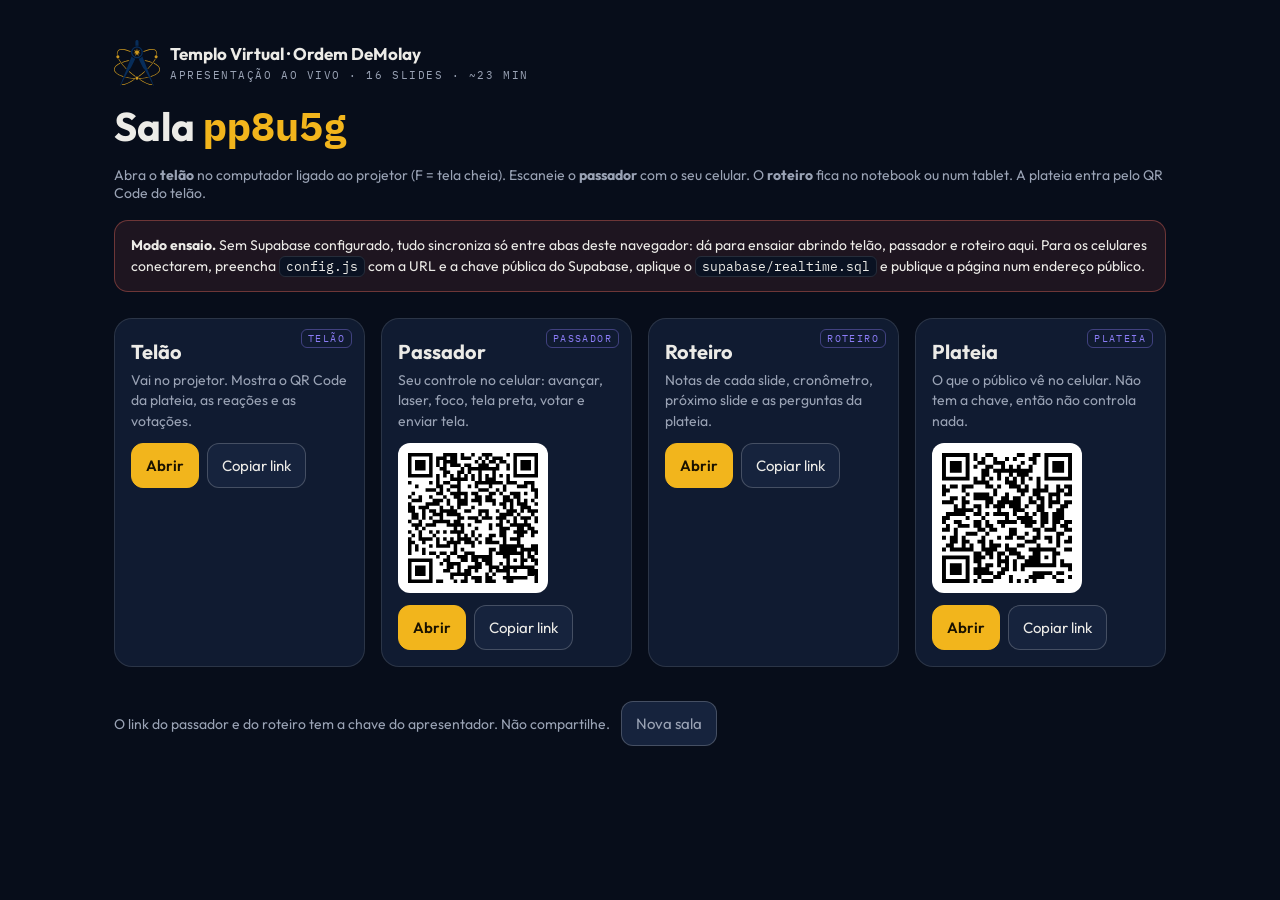
==== demolay.html @ 907c3d20 "Apresentações ao vivo do Templo Virtual (DeMolay, Filhas de Jó, Lojas e Estrela do Oriente) Telão, p" ====
<!DOCTYPE html>
<html lang="pt-BR">
<head>
<meta charset="UTF-8">
<meta name="viewport" content="width=device-width, initial-scale=1, viewport-fit=cover">
<meta name="theme-color" content="#070d1a">
<title>Templo Virtual · Apresentação DeMolay</title>
<link rel="icon" href="[data-uri]">
<link rel="preconnect" href="https://fonts.googleapis.com"><link rel="preconnect" href="https://fonts.gstatic.com" crossorigin>
<link href="https://fonts.googleapis.com/css2?family=Outfit:wght@300;400;500;600;700&family=IBM+Plex+Mono:wght@400;500&display=swap" rel="stylesheet">
<style>
:root{
  --tx2:#c9cdd6; --inset:#0a1222; --on-acc:#1a1200; --btn:#16233d; --chip:rgba(7,13,26,.85); --acc-soft:rgba(242,181,28,.14); --shotbar:#e9e7e1; --deco1:#cd991f; --deco2:#f2b51c; --warn:#e8a33d; --mock-shadow:rgba(0,0,0,.55);
  --stage-bg:radial-gradient(1200px 700px at 85% 110%,rgba(7,45,90,.75),transparent 60%),radial-gradient(900px 500px at 0% -10%,rgba(205,153,31,.08),transparent 60%),#070d1a;
  --bg:#070d1a; --bg2:#0b1426; --card:#101b31; --line:rgba(236,235,231,.12); --line2:rgba(236,235,231,.22);
  --tx:#ecebe7; --mut:#9aa3b5; --gold:#f2b51c; --gold2:#cd991f; --navy:#072d5a; --ok:#4cc38a; --bad:#e5675b; --violet:#8b7cf6;
  --f:'Outfit',system-ui,-apple-system,'Segoe UI',Roboto,sans-serif; --m:'IBM Plex Mono',ui-monospace,Menlo,monospace;
}
*{box-sizing:border-box}
html,body{margin:0;background:var(--bg);color:var(--tx);font-family:var(--f);-webkit-font-smoothing:antialiased}
button{font:inherit;color:inherit;cursor:pointer}
a{color:var(--gold)}
.mono{font-family:var(--m)}
.hide{display:none!important}

/* ============ SLIDE STAGE (1600×900) ============ */
.stage-wrap{position:relative;overflow:hidden;background:#000}
.stage{position:absolute;left:0;top:0;width:1600px;height:900px;transform-origin:0 0;overflow:hidden;
  background:var(--stage-bg);
  color:var(--tx);font-family:var(--f)}
.stage .deco{position:absolute;right:-40px;bottom:-30px;width:1100px;height:420px;pointer-events:none;opacity:.9}
.stage .foot{position:absolute;left:80px;right:80px;bottom:38px;display:flex;align-items:center;gap:14px;font-family:var(--m);font-size:17px;letter-spacing:.12em;color:var(--mut)}
.stage .foot img{width:34px;height:34px}
.stage .foot .sp{flex:1}
.stage .foot .qr-mini{width:64px;height:64px;background:#fff;border-radius:8px;padding:5px}
.stage .body{position:absolute;inset:70px 80px 130px 80px;display:flex}
.stage .kicker{font-family:var(--m);font-size:20px;letter-spacing:.2em;color:var(--gold);margin-bottom:22px}
.stage h1{font-size:96px;line-height:1.02;margin:0 0 30px;font-weight:600;letter-spacing:-.02em}
.stage h2{font-size:66px;line-height:1.06;margin:0 0 26px;font-weight:600;letter-spacing:-.015em}
.stage h2.huge{font-size:80px}
.stage em{font-style:normal;color:var(--em,var(--gold))}
.stage h3{font-size:32px;margin:0 0 10px;font-weight:600}
.stage .lead{font-size:30px;line-height:1.4;color:var(--tx2);margin:0 0 26px;max-width:720px;font-weight:300}
.stage .small{font-size:22px;color:var(--mut)}
.stage .cover{display:flex;align-items:center;gap:80px;width:100%}
.stage .cover-l{flex:1}
.stage .cover-r{width:400px;text-align:center}
.stage .qr-big{width:400px;height:400px;background:#fff;border-radius:28px;padding:26px;box-shadow:0 0 0 3px var(--gold2),0 30px 80px rgba(0,0,0,.5)}
.stage .qr-big svg,.qr-mini svg{width:100%;height:100%;display:block}
.stage .qr-cap{font-family:var(--m);font-size:18px;letter-spacing:.08em;color:var(--gold);margin-top:22px;text-transform:uppercase}
.stage .byline{font-size:26px;color:var(--tx2)}
.stage .byline b{color:var(--tx);font-weight:600}
.stage .center{width:100%;display:flex;flex-direction:column;align-items:center;justify-content:center;text-align:center}
.stage .center .lead{margin-left:auto;margin-right:auto}
.stage .split{display:grid;grid-template-columns:1fr 1.15fr;gap:70px;align-items:center;width:100%}
.stage .pains{list-style:none;margin:0;padding:0;display:grid;gap:20px}
.stage .pains li{display:flex;gap:24px;align-items:center;background:var(--card);border:1px solid var(--line);border-radius:22px;padding:24px 30px;font-size:24px;color:var(--tx2)}
.stage .pains li span{font-size:44px}
.stage .pains b{display:block;color:var(--tx);font-size:30px;font-weight:600}
.stage .chips{display:flex;flex-wrap:wrap;gap:12px;margin:6px 0 30px}
.stage .chips span{border:1.5px solid var(--gold2);color:var(--gold);border-radius:99px;padding:10px 22px;font-size:24px}
.stage .shot{margin:0;border-radius:18px;overflow:hidden;background:#fff;box-shadow:0 0 0 1px var(--line2),0 40px 90px rgba(0,0,0,.55);transform:rotate(-1deg)}
.stage .shot-bar{height:38px;background:var(--shotbar);display:flex;align-items:center;gap:8px;padding:0 16px;color:#5a6070;font-family:var(--m);font-size:15px}
.stage .shot-bar i{width:12px;height:12px;border-radius:50%;background:#c9c6be}
.stage .shot-bar span{margin-left:10px}
.stage .shot img{display:block;width:100%}
.stage .ticks{list-style:none;padding:0;margin:0;display:grid;gap:18px}
.stage .ticks li{position:relative;padding-left:46px;font-size:27px;line-height:1.35;color:var(--tx2)}
.stage .ticks li::before{content:'';position:absolute;left:0;top:7px;width:26px;height:26px;border-radius:8px;background:var(--gold);
  -webkit-mask:url("data:image/svg+xml,%3Csvg xmlns='http://www.w3.org/2000/svg' viewBox='0 0 24 24'%3E%3Cpath d='M9 16.2 4.8 12l-1.4 1.4L9 19 21 7l-1.4-1.4z'/%3E%3C/svg%3E") center/80% no-repeat,linear-gradient(#000,#000);-webkit-mask-composite:xor;mask-composite:exclude}
.stage .ticks b{color:var(--tx);font-weight:600}
.stage .ticks.tight{gap:12px;margin-top:26px}
.stage .ticks.tight li{font-size:25px}
.stage .trio{display:grid;grid-template-columns:repeat(3,1fr);gap:30px;margin-top:40px;width:100%;text-align:left}
.stage .card{background:var(--card);border:1px solid var(--line);border-radius:26px;padding:40px 38px}
.stage .card.gold{border-color:var(--gold2);background:linear-gradient(160deg,var(--acc-soft),var(--card) 60%)}
.stage .card p{font-size:25px;line-height:1.45;color:var(--tx2);margin:0}
.stage .card .n{font-family:var(--m);font-size:26px;color:var(--gold);margin-bottom:26px}
.stage .mini-cards{display:grid;gap:16px}
.stage .mini-cards div{background:var(--card);border:1px solid var(--line);border-left:5px solid var(--gold);border-radius:16px;padding:22px 28px;font-size:23px;color:var(--tx2);line-height:1.4}
.stage .mini-cards b{display:block;font-size:30px;color:var(--tx);margin-bottom:4px}
.stage .lock{background:var(--card);border:1px solid var(--line);border-radius:28px;padding:44px}
.stage .doc-line{display:flex;justify-content:space-between;align-items:center;background:var(--inset);border:1px solid var(--line);border-radius:14px;padding:18px 24px;margin-bottom:14px;font-family:var(--m);font-size:30px}
.stage .doc-line span{color:var(--mut);font-size:22px}
.stage .doc-line b{font-weight:500;letter-spacing:.06em}
.stage .orgs{display:grid;grid-template-columns:repeat(3,1fr);gap:34px;margin:34px 0 30px;width:100%}
.stage .org{background:var(--card);border:1px solid var(--line);border-radius:26px;padding:34px 26px}
.stage .org img{height:150px;width:auto;object-fit:contain;margin-bottom:18px;filter:drop-shadow(0 10px 20px rgba(0,0,0,.4))}
.stage .org p{font-size:24px;color:var(--tx2);margin:0 0 14px}
.stage .org span{font-size:18px;color:var(--gold)}
.stage .road{list-style:none;margin:40px 0 0;padding:0;display:grid;grid-template-columns:repeat(5,1fr);gap:18px;width:100%;position:relative}
.stage .road li{background:var(--card);border:1px solid var(--line);border-radius:22px;padding:30px 22px;text-align:left;font-size:25px;position:relative}
.stage .road li i{display:grid;place-items:center;width:52px;height:52px;border-radius:50%;border:2px solid var(--line2);font-style:normal;font-family:var(--m);font-size:22px;margin-bottom:22px;color:var(--mut)}
.stage .road li b{display:block;font-weight:600;line-height:1.25;margin-bottom:10px}
.stage .road li span{font-family:var(--m);font-size:17px;letter-spacing:.14em;text-transform:uppercase;color:var(--mut)}
.stage .road li.done i{background:var(--ok);border-color:var(--ok);color:#06210f}
.stage .road li.done span{color:var(--ok)}
.stage .road li.now{border-color:var(--gold);box-shadow:0 0 0 1px var(--gold),0 20px 60px var(--acc-soft)}
.stage .road li.now i{border-color:var(--gold);color:var(--gold);animation:pulse 1.6s infinite}
.stage .road li.now span{color:var(--gold)}
@keyframes pulse{50%{box-shadow:0 0 0 12px transparent}0%{box-shadow:0 0 0 0 var(--acc-soft)}}
.stage .price{font-size:200px;font-weight:700;line-height:1;color:var(--gold);letter-spacing:-.04em;margin-bottom:20px}
.stage .price small{font-size:90px}
.stage .stack{display:grid;gap:26px}
.stage .steps{counter-reset:s;list-style:none;padding:0;margin:0;display:grid;gap:18px}
.stage .steps li{counter-increment:s;position:relative;padding-left:76px;font-size:28px;line-height:1.35;color:var(--tx2);min-height:54px}
.stage .steps li::before{content:counter(s);position:absolute;left:0;top:-4px;width:54px;height:54px;border-radius:50%;background:var(--gold);color:var(--on-acc);display:grid;place-items:center;font-weight:700;font-size:26px}
.stage .steps b{color:var(--tx)}
.stage .vote-side{background:var(--card);border:1px solid var(--gold2);border-radius:28px;padding:40px}
.stage .vote-live{width:100%;max-width:1100px;margin-top:20px}
.stage .vote-side .vote-live{margin-top:24px}
.stage .vbar{display:grid;grid-template-columns:260px 1fr 110px;align-items:center;gap:22px;margin:16px 0;font-size:28px;text-align:left}
.stage .vote-side .vbar{grid-template-columns:250px 1fr 70px;font-size:24px}
.stage .vbar .tr{height:46px;border-radius:12px;background:var(--inset);border:1px solid var(--line);overflow:hidden}
.stage .vbar .fl{height:100%;width:0;background:linear-gradient(90deg,var(--gold2),var(--gold));border-radius:12px;transition:width .6s cubic-bezier(.2,.8,.2,1)}
.stage .vbar.top .fl{box-shadow:0 0 30px var(--acc-soft)}
.stage .vbar .pc{font-family:var(--m);color:var(--gold);text-align:right}
.stage .vstatus{font-family:var(--m);font-size:20px;letter-spacing:.14em;color:var(--mut);margin-top:18px}
.stage .vstatus.open{color:var(--ok)}
.stage .contacts{display:grid;grid-template-columns:1fr 1fr;gap:24px;margin-top:20px}
.stage .contacts div{background:var(--card);border:1px solid var(--line);border-radius:20px;padding:24px 28px;display:grid;gap:4px;font-size:22px;color:var(--mut)}
.stage .contacts b{font-size:28px;color:var(--tx)}
.stage .contacts .mono{color:var(--gold);font-size:19px}

.stage .road.four{grid-template-columns:repeat(4,1fr)}
.stage .road li span{line-height:1.4}
.stage .mock{background:var(--card);border:1px solid var(--line2);border-radius:22px;overflow:hidden;box-shadow:0 40px 90px var(--mock-shadow);transform:rotate(-1deg)}
.stage .mock-h{height:46px;display:flex;align-items:center;gap:8px;padding:0 20px;background:var(--inset);border-bottom:1px solid var(--line);font-family:var(--m);font-size:17px;color:var(--mut)}
.stage .mock-h i{width:12px;height:12px;border-radius:50%;background:var(--line2)}
.stage .mock-h span{margin-left:10px}
.stage .mock-r{display:flex;justify-content:space-between;align-items:center;gap:20px;padding:20px 28px;border-top:1px solid var(--line);font-size:25px;color:var(--tx2)}
.stage .mock-r:first-of-type{border-top:0}
.stage .mock-r b{font-weight:600;color:var(--tx);font-family:var(--m);font-size:23px}
.stage .mock-r b.mk-ok{color:var(--ok)} .stage .mock-r b.mk-bad{color:var(--bad)} .stage .mock-r b.mk-warn{color:var(--warn)} .stage .mock-r b.mk-acc{color:var(--gold)}
.stage .mock-f{padding:10px 28px;font-family:var(--m);font-size:14px;letter-spacing:.14em;text-transform:uppercase;color:var(--mut);background:var(--inset);border-top:1px solid var(--line)}
.stage .star-wrap{display:grid;place-items:center}
.stage .star5{filter:drop-shadow(0 30px 60px rgba(0,0,0,.45));animation:spin 60s linear infinite}
@keyframes spin{to{transform:rotate(360deg)}}

/* live layers on the projector */
.layer{position:absolute;inset:0;pointer-events:none}
.layer.black{background:#000;opacity:0;transition:opacity .35s}
.layer.black.on{opacity:1}
.layer.focus{opacity:0;transition:opacity .3s}
.layer.focus.on{opacity:1}
.laser{position:absolute;width:30px;height:30px;margin:-15px 0 0 -15px;border-radius:50%;background:radial-gradient(circle,#fff 0 18%,#ff3b30 30%,rgba(255,59,48,.35) 60%,transparent 70%);box-shadow:0 0 30px 10px rgba(255,59,48,.45);opacity:0;transition:opacity .2s}
.laser.on{opacity:1}
.float-e{position:absolute;bottom:40px;font-size:64px;animation:floatUp 3.2s ease-out forwards;pointer-events:none;filter:drop-shadow(0 6px 10px rgba(0,0,0,.4))}
@keyframes floatUp{0%{transform:translateY(0) scale(.6);opacity:0}10%{opacity:1;transform:translateY(-40px) scale(1.1)}100%{transform:translateY(-760px) translateX(var(--dx)) scale(1);opacity:0}}
.room-chip{position:absolute;top:28px;right:34px;display:flex;align-items:center;gap:10px;background:var(--chip);border:1px solid var(--line2);border-radius:99px;padding:8px 18px;font-family:var(--m);font-size:18px;color:var(--tx)}
.room-chip i{width:10px;height:10px;border-radius:50%;background:var(--ok);box-shadow:0 0 10px var(--ok)}

/* ============ PROJECTOR VIEW ============ */
body.v-telao{overflow:hidden;cursor:none}
body.v-telao .stage-wrap{position:fixed;inset:0}
.telao-hint{position:fixed;left:50%;bottom:18px;transform:translateX(-50%);background:var(--chip);border:1px solid var(--line2);border-radius:12px;padding:10px 16px;font-family:var(--m);font-size:13px;color:var(--mut);z-index:5;cursor:default;transition:opacity .4s}

/* ============ PHONE UI (plateia + passador) ============ */
.app{max-width:520px;margin:0 auto;padding:max(14px,env(safe-area-inset-top)) 14px calc(120px + env(safe-area-inset-bottom))}
.top{display:flex;align-items:center;gap:10px;margin-bottom:14px}
.top img{width:34px;height:34px}
.top .t{flex:1;line-height:1.15}
.top .t b{display:block;font-size:17px}
.top .t span{font-family:var(--m);font-size:11px;letter-spacing:.14em;color:var(--mut);text-transform:uppercase}
.dot{display:inline-flex;align-items:center;gap:6px;font-family:var(--m);font-size:11px;color:var(--mut)}
.dot::before{content:'';width:8px;height:8px;border-radius:50%;background:var(--bad)}
.dot.on::before{background:var(--ok);box-shadow:0 0 8px var(--ok)}
.panel{background:var(--card);border:1px solid var(--line);border-radius:18px;padding:16px;margin-bottom:12px;position:relative}
.panel .tag{position:absolute;top:10px;right:12px;font-family:var(--m);font-size:10px;letter-spacing:.14em;color:var(--violet);border:1px solid rgba(139,124,246,.4);border-radius:6px;padding:2px 6px}
.lbl{font-family:var(--m);font-size:11px;letter-spacing:.16em;color:var(--mut);text-transform:uppercase;margin-bottom:8px}
.nowbox{border-left:3px solid var(--gold);padding-left:12px}
.nowbox small{display:block;color:var(--mut);font-size:13px}
.nowbox b{font-size:20px}
.mini{border-radius:12px;overflow:hidden;border:1px solid var(--line2);aspect-ratio:16/9;width:100%}
.links a{display:block;text-decoration:none;color:var(--tx);background:var(--inset);border:1px solid var(--line);border-radius:12px;padding:12px 14px;margin-top:8px;font-size:15px}
.links a small{display:block;color:var(--mut);font-family:var(--m);font-size:11px;margin-top:2px;word-break:break-all}
.links a.new{border-color:var(--gold2);animation:glow 1.6s ease-out}
@keyframes glow{0%{box-shadow:0 0 0 3px var(--acc-soft)}100%{box-shadow:0 0 0 0 transparent}}
.react-bar{position:fixed;left:0;right:0;bottom:0;padding:10px 14px calc(10px + env(safe-area-inset-bottom));background:linear-gradient(transparent,var(--bg) 30%);z-index:10}
.react-bar .in{max-width:520px;margin:0 auto;display:grid;grid-template-columns:repeat(4,1fr);gap:10px}
.react-bar button{background:var(--card);border:1px solid var(--line2);border-radius:16px;font-size:30px;height:62px;transition:transform .1s}
.react-bar button:active,.react-bar button.pop{transform:scale(.88);border-color:var(--gold)}
.vopts{display:grid;gap:8px;margin-top:10px}
.vopts button{position:relative;overflow:hidden;text-align:left;background:var(--inset);border:1.5px solid var(--line2);border-radius:12px;padding:14px;font-size:16px}
.vopts button .f{position:absolute;inset:0 auto 0 0;background:var(--acc-soft);width:0;transition:width .5s}
.vopts button span{position:relative}
.vopts button em{position:relative;float:right;font-style:normal;font-family:var(--m);color:var(--gold)}
.vopts button.sel{border-color:var(--gold)}
.vote-panel{border-color:var(--gold2);animation:glow 1.6s ease-out}
textarea,input[type=text]{width:100%;background:var(--inset);border:1px solid var(--line2);border-radius:12px;color:var(--tx);font:inherit;font-size:16px;padding:12px;resize:none}
.btn{background:var(--btn);border:1px solid var(--line2);border-radius:12px;padding:12px 14px;font-size:15px}
.btn.gold{background:var(--gold);border-color:var(--gold);color:var(--on-acc);font-weight:600}
.btn.on{border-color:var(--gold);color:var(--gold);background:var(--acc-soft)}
.btn:disabled{opacity:.35}
.row{display:flex;gap:8px;align-items:center}
.muted{color:var(--mut);font-size:14px}
.gallery{display:grid;gap:10px;margin-top:8px}

/* passador */
.pad{position:relative;touch-action:none;border-radius:14px;overflow:hidden;border:1px solid var(--line2);aspect-ratio:16/9;width:100%}
.pad .ptr{position:absolute;width:16px;height:16px;margin:-8px 0 0 -8px;border-radius:50%;background:#ff3b30;box-shadow:0 0 12px #ff3b30;display:none;pointer-events:none}
.pad.focus .ptr{background:transparent;border:2px solid var(--gold);width:40px;height:40px;margin:-20px 0 0 -20px;box-shadow:none}
.pad-hint{position:absolute;left:8px;bottom:8px;font-family:var(--m);font-size:10px;letter-spacing:.1em;background:rgba(0,0,0,.6);padding:3px 6px;border-radius:6px;color:var(--tx)}
.grid4{display:grid;grid-template-columns:repeat(4,1fr);gap:8px;margin:12px 0}
.grid4 .btn{padding:12px 4px;font-size:13px;display:flex;flex-direction:column;align-items:center;gap:4px}
.grid4 .btn span{font-size:20px}
.navrow{display:grid;grid-template-columns:1fr 2.6fr;gap:10px;position:fixed;left:0;right:0;bottom:0;padding:12px 14px calc(12px + env(safe-area-inset-bottom));background:linear-gradient(transparent,var(--bg) 25%);max-width:520px;margin:0 auto}
.navrow .btn{height:74px;font-size:26px;border-radius:18px}
.navrow .btn.gold{font-size:24px}
.stat{display:flex;justify-content:space-between;font-family:var(--m);font-size:12px;color:var(--mut);margin:8px 2px 0}
.stat b{color:var(--tx)}

/* roteiro */
body.v-roteiro .rt{display:grid;grid-template-columns:minmax(320px,38%) 1fr;gap:18px;padding:18px;height:100vh}
.rt-l{display:flex;flex-direction:column;gap:14px;min-height:0;overflow:auto}
.rt-r{display:flex;flex-direction:column;min-height:0}
.clock{display:flex;align-items:baseline;gap:16px;flex-wrap:wrap}
.clock .big{font-family:var(--m);font-size:56px;line-height:1;color:var(--gold)}
.clock .big.over{color:var(--bad)}
.clock .sub{font-family:var(--m);font-size:14px;color:var(--mut)}
.rt-head{font-family:var(--m);font-size:13px;letter-spacing:.14em;color:var(--gold);text-transform:uppercase;margin-bottom:8px}
.rt-title{font-size:30px;font-weight:600;margin:0 0 12px}
.notes{flex:1;overflow:auto;font-size:24px;line-height:1.55;color:var(--tx2);background:var(--card);border:1px solid var(--line);border-radius:18px;padding:24px 28px;white-space:pre-line}
.notes b{color:var(--gold);font-weight:600}
.qs{display:grid;gap:8px;max-height:260px;overflow:auto}
.qs div{background:var(--inset);border:1px solid var(--line);border-radius:10px;padding:10px 12px;font-size:15px}
.qs small{display:block;color:var(--mut);font-family:var(--m);font-size:11px;margin-bottom:2px}
.rx{display:flex;gap:14px;font-size:20px}
.rx span b{font-family:var(--m);font-size:15px;color:var(--mut);margin-left:4px}
.rt-nav{display:flex;gap:10px;margin-top:14px}
.rt-nav .btn{flex:1;height:58px;font-size:18px}
.prog{height:6px;background:var(--inset);border-radius:9px;overflow:hidden;margin-top:10px}
.prog i{display:block;height:100%;background:var(--gold);width:0;transition:width .4s}

/* launcher */
.launch{max-width:1100px;margin:0 auto;padding:40px 24px 60px}
.launch h1{font-size:40px;margin:10px 0 6px}
.launch .grid{display:grid;grid-template-columns:repeat(auto-fit,minmax(240px,1fr));gap:16px;margin-top:26px}
.launch .panel h3{margin:4px 0 6px;font-size:20px}
.launch .panel p{color:var(--mut);font-size:14px;line-height:1.45;margin:0 0 12px;min-height:60px}
.launch .qrbox{background:#fff;border-radius:12px;padding:10px;width:150px;height:150px;margin:6px 0 12px}
.launch .qrbox svg{width:100%;height:100%}
.warn{background:rgba(229,103,91,.1);border:1px solid rgba(229,103,91,.4);border-radius:14px;padding:14px 16px;font-size:14px;line-height:1.5;margin-top:18px}
.okbox{background:rgba(76,195,138,.08);border:1px solid rgba(76,195,138,.35);border-radius:14px;padding:14px 16px;font-size:14px;margin-top:18px}
code{font-family:var(--m);font-size:.92em;background:var(--inset);border:1px solid var(--line);border-radius:6px;padding:1px 6px}
@media (max-width:860px){body.v-roteiro .rt{grid-template-columns:1fr;height:auto}.notes{font-size:19px}}
</style>
<style></style>
</head>
<body>
<div id="root"></div>
<script src="config.js"></script>
<script>
/* ===================== CONFIGURAÇÃO =====================
   Para os celulares da plateia e o passador conversarem com o telão pela internet,
   preencha com a URL e a chave pública (anon/publishable) de um projeto Supabase.
   Só usa o Realtime (broadcast): não cria tabela nem grava dados no banco.
   Em branco, funciona em "modo ensaio": tudo sincroniza só entre abas do mesmo navegador. */
const CONFIG = Object.assign({
  supabaseUrl: '',
  supabaseKey: '',
}, window.TEMPLO_APRES_CONFIG || {});
</script>
<script>//---------------------------------------------------------------------
//
// QR Code Generator for JavaScript
//
// Copyright (c) 2009 Kazuhiko Arase
//
// URL: http://www.d-project.com/
//
// Licensed under the MIT license:
//  http://www.opensource.org/licenses/mit-license.php
//
// The word 'QR Code' is registered trademark of
// DENSO WAVE INCORPORATED
//  http://www.denso-wave.com/qrcode/faqpatent-e.html
//
//---------------------------------------------------------------------

var qrcode = function() {

  //---------------------------------------------------------------------
  // qrcode
  //---------------------------------------------------------------------

  /**
   * qrcode
   * @param typeNumber 1 to 40
   * @param errorCorrectionLevel 'L','M','Q','H'
   */
  var qrcode = function(typeNumber, errorCorrectionLevel) {

    var PAD0 = 0xEC;
    var PAD1 = 0x11;

    var _typeNumber = typeNumber;
    var _errorCorrectionLevel = QRErrorCorrectionLevel[errorCorrectionLevel];
    var _modules = null;
    var _moduleCount = 0;
    var _dataCache = null;
    var _dataList = [];

    var _this = {};

    var makeImpl = function(test, maskPattern) {

      _moduleCount = _typeNumber * 4 + 17;
      _modules = function(moduleCount) {
        var modules = new Array(moduleCount);
        for (var row = 0; row < moduleCount; row += 1) {
          modules[row] = new Array(moduleCount);
          for (var col = 0; col < moduleCount; col += 1) {
            modules[row][col] = null;
          }
        }
        return modules;
      }(_moduleCount);

      setupPositionProbePattern(0, 0);
      setupPositionProbePattern(_moduleCount - 7, 0);
      setupPositionProbePattern(0, _moduleCount - 7);
      setupPositionAdjustPattern();
      setupTimingPattern();
      setupTypeInfo(test, maskPattern);

      if (_typeNumber >= 7) {
        setupTypeNumber(test);
      }

      if (_dataCache == null) {
        _dataCache = createData(_typeNumber, _errorCorrectionLevel, _dataList);
      }

      mapData(_dataCache, maskPattern);
    };

    var setupPositionProbePattern = function(row, col) {

      for (var r = -1; r <= 7; r += 1) {

        if (row + r <= -1 || _moduleCount <= row + r) continue;

        for (var c = -1; c <= 7; c += 1) {

          if (col + c <= -1 || _moduleCount <= col + c) continue;

          if ( (0 <= r && r <= 6 && (c == 0 || c == 6) )
              || (0 <= c && c <= 6 && (r == 0 || r == 6) )
              || (2 <= r && r <= 4 && 2 <= c && c <= 4) ) {
            _modules[row + r][col + c] = true;
          } else {
            _modules[row + r][col + c] = false;
          }
        }
      }
    };

    var getBestMaskPattern = function() {

      var minLostPoint = 0;
      var pattern = 0;

      for (var i = 0; i < 8; i += 1) {

        makeImpl(true, i);

        var lostPoint = QRUtil.getLostPoint(_this);

        if (i == 0 || minLostPoint > lostPoint) {
          minLostPoint = lostPoint;
          pattern = i;
        }
      }

      return pattern;
    };

    var setupTimingPattern = function() {

      for (var r = 8; r < _moduleCount - 8; r += 1) {
        if (_modules[r][6] != null) {
          continue;
        }
        _modules[r][6] = (r % 2 == 0);
      }

      for (var c = 8; c < _moduleCount - 8; c += 1) {
        if (_modules[6][c] != null) {
          continue;
        }
        _modules[6][c] = (c % 2 == 0);
      }
    };

    var setupPositionAdjustPattern = function() {

      var pos = QRUtil.getPatternPosition(_typeNumber);

      for (var i = 0; i < pos.length; i += 1) {

        for (var j = 0; j < pos.length; j += 1) {

          var row = pos[i];
          var col = pos[j];

          if (_modules[row][col] != null) {
            continue;
          }

          for (var r = -2; r <= 2; r += 1) {

            for (var c = -2; c <= 2; c += 1) {

              if (r == -2 || r == 2 || c == -2 || c == 2
                  || (r == 0 && c == 0) ) {
                _modules[row + r][col + c] = true;
              } else {
                _modules[row + r][col + c] = false;
              }
            }
          }
        }
      }
    };

    var setupTypeNumber = function(test) {

      var bits = QRUtil.getBCHTypeNumber(_typeNumber);

      for (var i = 0; i < 18; i += 1) {
        var mod = (!test && ( (bits >> i) & 1) == 1);
        _modules[Math.floor(i / 3)][i % 3 + _moduleCount - 8 - 3] = mod;
      }

      for (var i = 0; i < 18; i += 1) {
        var mod = (!test && ( (bits >> i) & 1) == 1);
        _modules[i % 3 + _moduleCount - 8 - 3][Math.floor(i / 3)] = mod;
      }
    };

    var setupTypeInfo = function(test, maskPattern) {

      var data = (_errorCorrectionLevel << 3) | maskPattern;
      var bits = QRUtil.getBCHTypeInfo(data);

      // vertical
      for (var i = 0; i < 15; i += 1) {

        var mod = (!test && ( (bits >> i) & 1) == 1);

        if (i < 6) {
          _modules[i][8] = mod;
        } else if (i < 8) {
          _modules[i + 1][8] = mod;
        } else {
          _modules[_moduleCount - 15 + i][8] = mod;
        }
      }

      // horizontal
      for (var i = 0; i < 15; i += 1) {

        var mod = (!test && ( (bits >> i) & 1) == 1);

        if (i < 8) {
          _modules[8][_moduleCount - i - 1] = mod;
        } else if (i < 9) {
          _modules[8][15 - i - 1 + 1] = mod;
        } else {
          _modules[8][15 - i - 1] = mod;
        }
      }

      // fixed module
      _modules[_moduleCount - 8][8] = (!test);
    };

    var mapData = function(data, maskPattern) {

      var inc = -1;
      var row = _moduleCount - 1;
      var bitIndex = 7;
      var byteIndex = 0;
      var maskFunc = QRUtil.getMaskFunction(maskPattern);

      for (var col = _moduleCount - 1; col > 0; col -= 2) {

        if (col == 6) col -= 1;

        while (true) {

          for (var c = 0; c < 2; c += 1) {

            if (_modules[row][col - c] == null) {

              var dark = false;

              if (byteIndex < data.length) {
                dark = ( ( (data[byteIndex] >>> bitIndex) & 1) == 1);
              }

              var mask = maskFunc(row, col - c);

              if (mask) {
                dark = !dark;
              }

              _modules[row][col - c] = dark;
              bitIndex -= 1;

              if (bitIndex == -1) {
                byteIndex += 1;
                bitIndex = 7;
              }
            }
          }

          row += inc;

          if (row < 0 || _moduleCount <= row) {
            row -= inc;
            inc = -inc;
            break;
          }
        }
      }
    };

    var createBytes = function(buffer, rsBlocks) {

      var offset = 0;

      var maxDcCount = 0;
      var maxEcCount = 0;

      var dcdata = new Array(rsBlocks.length);
      var ecdata = new Array(rsBlocks.length);

      for (var r = 0; r < rsBlocks.length; r += 1) {

        var dcCount = rsBlocks[r].dataCount;
        var ecCount = rsBlocks[r].totalCount - dcCount;

        maxDcCount = Math.max(maxDcCount, dcCount);
        maxEcCount = Math.max(maxEcCount, ecCount);

        dcdata[r] = new Array(dcCount);

        for (var i = 0; i < dcdata[r].length; i += 1) {
          dcdata[r][i] = 0xff & buffer.getBuffer()[i + offset];
        }
        offset += dcCount;

        var rsPoly = QRUtil.getErrorCorrectPolynomial(ecCount);
        var rawPoly = qrPolynomial(dcdata[r], rsPoly.getLength() - 1);

        var modPoly = rawPoly.mod(rsPoly);
        ecdata[r] = new Array(rsPoly.getLength() - 1);
        for (var i = 0; i < ecdata[r].length; i += 1) {
          var modIndex = i + modPoly.getLength() - ecdata[r].length;
          ecdata[r][i] = (modIndex >= 0)? modPoly.getAt(modIndex) : 0;
        }
      }

      var totalCodeCount = 0;
      for (var i = 0; i < rsBlocks.length; i += 1) {
        totalCodeCount += rsBlocks[i].totalCount;
      }

      var data = new Array(totalCodeCount);
      var index = 0;

      for (var i = 0; i < maxDcCount; i += 1) {
        for (var r = 0; r < rsBlocks.length; r += 1) {
          if (i < dcdata[r].length) {
            data[index] = dcdata[r][i];
            index += 1;
          }
        }
      }

      for (var i = 0; i < maxEcCount; i += 1) {
        for (var r = 0; r < rsBlocks.length; r += 1) {
          if (i < ecdata[r].length) {
            data[index] = ecdata[r][i];
            index += 1;
          }
        }
      }

      return data;
    };

    var createData = function(typeNumber, errorCorrectionLevel, dataList) {

      var rsBlocks = QRRSBlock.getRSBlocks(typeNumber, errorCorrectionLevel);

      var buffer = qrBitBuffer();

      for (var i = 0; i < dataList.length; i += 1) {
        var data = dataList[i];
        buffer.put(data.getMode(), 4);
        buffer.put(data.getLength(), QRUtil.getLengthInBits(data.getMode(), typeNumber) );
        data.write(buffer);
      }

      // calc num max data.
      var totalDataCount = 0;
      for (var i = 0; i < rsBlocks.length; i += 1) {
        totalDataCount += rsBlocks[i].dataCount;
      }

      if (buffer.getLengthInBits() > totalDataCount * 8) {
        throw 'code length overflow. ('
          + buffer.getLengthInBits()
          + '>'
          + totalDataCount * 8
          + ')';
      }

      // end code
      if (buffer.getLengthInBits() + 4 <= totalDataCount * 8) {
        buffer.put(0, 4);
      }

      // padding
      while (buffer.getLengthInBits() % 8 != 0) {
        buffer.putBit(false);
      }

      // padding
      while (true) {

        if (buffer.getLengthInBits() >= totalDataCount * 8) {
          break;
        }
        buffer.put(PAD0, 8);

        if (buffer.getLengthInBits() >= totalDataCount * 8) {
          break;
        }
        buffer.put(PAD1, 8);
      }

      return createBytes(buffer, rsBlocks);
    };

    _this.addData = function(data, mode) {

      mode = mode || 'Byte';

      var newData = null;

      switch(mode) {
      case 'Numeric' :
        newData = qrNumber(data);
        break;
      case 'Alphanumeric' :
        newData = qrAlphaNum(data);
        break;
      case 'Byte' :
        newData = qr8BitByte(data);
        break;
      case 'Kanji' :
        newData = qrKanji(data);
        break;
      default :
        throw 'mode:' + mode;
      }

      _dataList.push(newData);
      _dataCache = null;
    };

    _this.isDark = function(row, col) {
      if (row < 0 || _moduleCount <= row || col < 0 || _moduleCount <= col) {
        throw row + ',' + col;
      }
      return _modules[row][col];
    };

    _this.getModuleCount = function() {
      return _moduleCount;
    };

    _this.make = function() {
      if (_typeNumber < 1) {
        var typeNumber = 1;

        for (; typeNumber < 40; typeNumber++) {
          var rsBlocks = QRRSBlock.getRSBlocks(typeNumber, _errorCorrectionLevel);
          var buffer = qrBitBuffer();

          for (var i = 0; i < _dataList.length; i++) {
            var data = _dataList[i];
            buffer.put(data.getMode(), 4);
            buffer.put(data.getLength(), QRUtil.getLengthInBits(data.getMode(), typeNumber) );
            data.write(buffer);
          }

          var totalDataCount = 0;
          for (var i = 0; i < rsBlocks.length; i++) {
            totalDataCount += rsBlocks[i].dataCount;
          }

          if (buffer.getLengthInBits() <= totalDataCount * 8) {
            break;
          }
        }

        _typeNumber = typeNumber;
      }

      makeImpl(false, getBestMaskPattern() );
    };

    _this.createTableTag = function(cellSize, margin) {

      cellSize = cellSize || 2;
      margin = (typeof margin == 'undefined')? cellSize * 4 : margin;

      var qrHtml = '';

      qrHtml += '<table style="';
      qrHtml += ' border-width: 0px; border-style: none;';
      qrHtml += ' border-collapse: collapse;';
      qrHtml += ' padding: 0px; margin: ' + margin + 'px;';
      qrHtml += '">';
      qrHtml += '<tbody>';

      for (var r = 0; r < _this.getModuleCount(); r += 1) {

        qrHtml += '<tr>';

        for (var c = 0; c < _this.getModuleCount(); c += 1) {
          qrHtml += '<td style="';
          qrHtml += ' border-width: 0px; border-style: none;';
          qrHtml += ' border-collapse: collapse;';
          qrHtml += ' padding: 0px; margin: 0px;';
          qrHtml += ' width: ' + cellSize + 'px;';
          qrHtml += ' height: ' + cellSize + 'px;';
          qrHtml += ' background-color: ';
          qrHtml += _this.isDark(r, c)? '#000000' : '#ffffff';
          qrHtml += ';';
          qrHtml += '"/>';
        }

        qrHtml += '</tr>';
      }

      qrHtml += '</tbody>';
      qrHtml += '</table>';

      return qrHtml;
    };

    _this.createSvgTag = function(cellSize, margin, alt, title) {

      var opts = {};
      if (typeof arguments[0] == 'object') {
        // Called by options.
        opts = arguments[0];
        // overwrite cellSize and margin.
        cellSize = opts.cellSize;
        margin = opts.margin;
        alt = opts.alt;
        title = opts.title;
      }

      cellSize = cellSize || 2;
      margin = (typeof margin == 'undefined')? cellSize * 4 : margin;

      // Compose alt property surrogate
      alt = (typeof alt === 'string') ? {text: alt} : alt || {};
      alt.text = alt.text || null;
      alt.id = (alt.text) ? alt.id || 'qrcode-description' : null;

      // Compose title property surrogate
      title = (typeof title === 'string') ? {text: title} : title || {};
      title.text = title.text || null;
      title.id = (title.text) ? title.id || 'qrcode-title' : null;

      var size = _this.getModuleCount() * cellSize + margin * 2;
      var c, mc, r, mr, qrSvg='', rect;

      rect = 'l' + cellSize + ',0 0,' + cellSize +
        ' -' + cellSize + ',0 0,-' + cellSize + 'z ';

      qrSvg += '<svg version="1.1" xmlns="http://www.w3.org/2000/svg"';
      qrSvg += !opts.scalable ? ' width="' + size + 'px" height="' + size + 'px"' : '';
      qrSvg += ' viewBox="0 0 ' + size + ' ' + size + '" ';
      qrSvg += ' preserveAspectRatio="xMinYMin meet"';
      qrSvg += (title.text || alt.text) ? ' role="img" aria-labelledby="' +
          escapeXml([title.id, alt.id].join(' ').trim() ) + '"' : '';
      qrSvg += '>';
      qrSvg += (title.text) ? '<title id="' + escapeXml(title.id) + '">' +
          escapeXml(title.text) + '</title>' : '';
      qrSvg += (alt.text) ? '<description id="' + escapeXml(alt.id) + '">' +
          escapeXml(alt.text) + '</description>' : '';
      qrSvg += '<rect width="100%" height="100%" fill="white" cx="0" cy="0"/>';
      qrSvg += '<path d="';

      for (r = 0; r < _this.getModuleCount(); r += 1) {
        mr = r * cellSize + margin;
        for (c = 0; c < _this.getModuleCount(); c += 1) {
          if (_this.isDark(r, c) ) {
            mc = c*cellSize+margin;
            qrSvg += 'M' + mc + ',' + mr + rect;
          }
        }
      }

      qrSvg += '" stroke="transparent" fill="black"/>';
      qrSvg += '</svg>';

      return qrSvg;
    };

    _this.createDataURL = function(cellSize, margin) {

      cellSize = cellSize || 2;
      margin = (typeof margin == 'undefined')? cellSize * 4 : margin;

      var size = _this.getModuleCount() * cellSize + margin * 2;
      var min = margin;
      var max = size - margin;

      return createDataURL(size, size, function(x, y) {
        if (min <= x && x < max && min <= y && y < max) {
          var c = Math.floor( (x - min) / cellSize);
          var r = Math.floor( (y - min) / cellSize);
          return _this.isDark(r, c)? 0 : 1;
        } else {
          return 1;
        }
      } );
    };

    _this.createImgTag = function(cellSize, margin, alt) {

      cellSize = cellSize || 2;
      margin = (typeof margin == 'undefined')? cellSize * 4 : margin;

      var size = _this.getModuleCount() * cellSize + margin * 2;

      var img = '';
      img += '<img';
      img += '\u0020src="';
      img += _this.createDataURL(cellSize, margin);
      img += '"';
      img += '\u0020width="';
      img += size;
      img += '"';
      img += '\u0020height="';
      img += size;
      img += '"';
      if (alt) {
        img += '\u0020alt="';
        img += escapeXml(alt);
        img += '"';
      }
      img += '/>';

      return img;
    };

    var escapeXml = function(s) {
      var escaped = '';
      for (var i = 0; i < s.length; i += 1) {
        var c = s.charAt(i);
        switch(c) {
        case '<': escaped += '&lt;'; break;
        case '>': escaped += '&gt;'; break;
        case '&': escaped += '&amp;'; break;
        case '"': escaped += '&quot;'; break;
        default : escaped += c; break;
        }
      }
      return escaped;
    };

    var _createHalfASCII = function(margin) {
      var cellSize = 1;
      margin = (typeof margin == 'undefined')? cellSize * 2 : margin;

      var size = _this.getModuleCount() * cellSize + margin * 2;
      var min = margin;
      var max = size - margin;

      var y, x, r1, r2, p;

      var blocks = {
        '██': '█',
        '█ ': '▀',
        ' █': '▄',
        '  ': ' '
      };

      var blocksLastLineNoMargin = {
        '██': '▀',
        '█ ': '▀',
        ' █': ' ',
        '  ': ' '
      };

      var ascii = '';
      for (y = 0; y < size; y += 2) {
        r1 = Math.floor((y - min) / cellSize);
        r2 = Math.floor((y + 1 - min) / cellSize);
        for (x = 0; x < size; x += 1) {
          p = '█';

          if (min <= x && x < max && min <= y && y < max && _this.isDark(r1, Math.floor((x - min) / cellSize))) {
            p = ' ';
          }

          if (min <= x && x < max && min <= y+1 && y+1 < max && _this.isDark(r2, Math.floor((x - min) / cellSize))) {
            p += ' ';
          }
          else {
            p += '█';
          }

          // Output 2 characters per pixel, to create full square. 1 character per pixels gives only half width of square.
          ascii += (margin < 1 && y+1 >= max) ? blocksLastLineNoMargin[p] : blocks[p];
        }

        ascii += '\n';
      }

      if (size % 2 && margin > 0) {
        return ascii.substring(0, ascii.length - size - 1) + Array(size+1).join('▀');
      }

      return ascii.substring(0, ascii.length-1);
    };

    _this.createASCII = function(cellSize, margin) {
      cellSize = cellSize || 1;

      if (cellSize < 2) {
        return _createHalfASCII(margin);
      }

      cellSize -= 1;
      margin = (typeof margin == 'undefined')? cellSize * 2 : margin;

      var size = _this.getModuleCount() * cellSize + margin * 2;
      var min = margin;
      var max = size - margin;

      var y, x, r, p;

      var white = Array(cellSize+1).join('██');
      var black = Array(cellSize+1).join('  ');

      var ascii = '';
      var line = '';
      for (y = 0; y < size; y += 1) {
        r = Math.floor( (y - min) / cellSize);
        line = '';
        for (x = 0; x < size; x += 1) {
          p = 1;

          if (min <= x && x < max && min <= y && y < max && _this.isDark(r, Math.floor((x - min) / cellSize))) {
            p = 0;
          }

          // Output 2 characters per pixel, to create full square. 1 character per pixels gives only half width of square.
          line += p ? white : black;
        }

        for (r = 0; r < cellSize; r += 1) {
          ascii += line + '\n';
        }
      }

      return ascii.substring(0, ascii.length-1);
    };

    _this.renderTo2dContext = function(context, cellSize) {
      cellSize = cellSize || 2;
      var length = _this.getModuleCount();
      for (var row = 0; row < length; row++) {
        for (var col = 0; col < length; col++) {
          context.fillStyle = _this.isDark(row, col) ? 'black' : 'white';
          context.fillRect(row * cellSize, col * cellSize, cellSize, cellSize);
        }
      }
    }

    return _this;
  };

  //---------------------------------------------------------------------
  // qrcode.stringToBytes
  //---------------------------------------------------------------------

  qrcode.stringToBytesFuncs = {
    'default' : function(s) {
      var bytes = [];
      for (var i = 0; i < s.length; i += 1) {
        var c = s.charCodeAt(i);
        bytes.push(c & 0xff);
      }
      return bytes;
    }
  };

  qrcode.stringToBytes = qrcode.stringToBytesFuncs['default'];

  //---------------------------------------------------------------------
  // qrcode.createStringToBytes
  //---------------------------------------------------------------------

  /**
   * @param unicodeData base64 string of byte array.
   * [16bit Unicode],[16bit Bytes], ...
   * @param numChars
   */
  qrcode.createStringToBytes = function(unicodeData, numChars) {

    // create conversion map.

    var unicodeMap = function() {

      var bin = base64DecodeInputStream(unicodeData);
      var read = function() {
        var b = bin.read();
        if (b == -1) throw 'eof';
        return b;
      };

      var count = 0;
      var unicodeMap = {};
      while (true) {
        var b0 = bin.read();
        if (b0 == -1) break;
        var b1 = read();
        var b2 = read();
        var b3 = read();
        var k = String.fromCharCode( (b0 << 8) | b1);
        var v = (b2 << 8) | b3;
        unicodeMap[k] = v;
        count += 1;
      }
      if (count != numChars) {
        throw count + ' != ' + numChars;
      }

      return unicodeMap;
    }();

    var unknownChar = '?'.charCodeAt(0);

    return function(s) {
      var bytes = [];
      for (var i = 0; i < s.length; i += 1) {
        var c = s.charCodeAt(i);
        if (c < 128) {
          bytes.push(c);
        } else {
          var b = unicodeMap[s.charAt(i)];
          if (typeof b == 'number') {
            if ( (b & 0xff) == b) {
              // 1byte
              bytes.push(b);
            } else {
              // 2bytes
              bytes.push(b >>> 8);
              bytes.push(b & 0xff);
            }
          } else {
            bytes.push(unknownChar);
          }
        }
      }
      return bytes;
    };
  };

  //---------------------------------------------------------------------
  // QRMode
  //---------------------------------------------------------------------

  var QRMode = {
    MODE_NUMBER :    1 << 0,
    MODE_ALPHA_NUM : 1 << 1,
    MODE_8BIT_BYTE : 1 << 2,
    MODE_KANJI :     1 << 3
  };

  //---------------------------------------------------------------------
  // QRErrorCorrectionLevel
  //---------------------------------------------------------------------

  var QRErrorCorrectionLevel = {
    L : 1,
    M : 0,
    Q : 3,
    H : 2
  };

  //---------------------------------------------------------------------
  // QRMaskPattern
  //---------------------------------------------------------------------

  var QRMaskPattern = {
    PATTERN000 : 0,
    PATTERN001 : 1,
    PATTERN010 : 2,
    PATTERN011 : 3,
    PATTERN100 : 4,
    PATTERN101 : 5,
    PATTERN110 : 6,
    PATTERN111 : 7
  };

  //---------------------------------------------------------------------
  // QRUtil
  //---------------------------------------------------------------------

  var QRUtil = function() {

    var PATTERN_POSITION_TABLE = [
      [],
      [6, 18],
      [6, 22],
      [6, 26],
      [6, 30],
      [6, 34],
      [6, 22, 38],
      [6, 24, 42],
      [6, 26, 46],
      [6, 28, 50],
      [6, 30, 54],
      [6, 32, 58],
      [6, 34, 62],
      [6, 26, 46, 66],
      [6, 26, 48, 70],
      [6, 26, 50, 74],
      [6, 30, 54, 78],
      [6, 30, 56, 82],
      [6, 30, 58, 86],
      [6, 34, 62, 90],
      [6, 28, 50, 72, 94],
      [6, 26, 50, 74, 98],
      [6, 30, 54, 78, 102],
      [6, 28, 54, 80, 106],
      [6, 32, 58, 84, 110],
      [6, 30, 58, 86, 114],
      [6, 34, 62, 90, 118],
      [6, 26, 50, 74, 98, 122],
      [6, 30, 54, 78, 102, 126],
      [6, 26, 52, 78, 104, 130],
      [6, 30, 56, 82, 108, 134],
      [6, 34, 60, 86, 112, 138],
      [6, 30, 58, 86, 114, 142],
      [6, 34, 62, 90, 118, 146],
      [6, 30, 54, 78, 102, 126, 150],
      [6, 24, 50, 76, 102, 128, 154],
      [6, 28, 54, 80, 106, 132, 158],
      [6, 32, 58, 84, 110, 136, 162],
      [6, 26, 54, 82, 110, 138, 166],
      [6, 30, 58, 86, 114, 142, 170]
    ];
    var G15 = (1 << 10) | (1 << 8) | (1 << 5) | (1 << 4) | (1 << 2) | (1 << 1) | (1 << 0);
    var G18 = (1 << 12) | (1 << 11) | (1 << 10) | (1 << 9) | (1 << 8) | (1 << 5) | (1 << 2) | (1 << 0);
    var G15_MASK = (1 << 14) | (1 << 12) | (1 << 10) | (1 << 4) | (1 << 1);

    var _this = {};

    var getBCHDigit = function(data) {
      var digit = 0;
      while (data != 0) {
        digit += 1;
        data >>>= 1;
      }
      return digit;
    };

    _this.getBCHTypeInfo = function(data) {
      var d = data << 10;
      while (getBCHDigit(d) - getBCHDigit(G15) >= 0) {
        d ^= (G15 << (getBCHDigit(d) - getBCHDigit(G15) ) );
      }
      return ( (data << 10) | d) ^ G15_MASK;
    };

    _this.getBCHTypeNumber = function(data) {
      var d = data << 12;
      while (getBCHDigit(d) - getBCHDigit(G18) >= 0) {
        d ^= (G18 << (getBCHDigit(d) - getBCHDigit(G18) ) );
      }
      return (data << 12) | d;
    };

    _this.getPatternPosition = function(typeNumber) {
      return PATTERN_POSITION_TABLE[typeNumber - 1];
    };

    _this.getMaskFunction = function(maskPattern) {

      switch (maskPattern) {

      case QRMaskPattern.PATTERN000 :
        return function(i, j) { return (i + j) % 2 == 0; };
      case QRMaskPattern.PATTERN001 :
        return function(i, j) { return i % 2 == 0; };
      case QRMaskPattern.PATTERN010 :
        return function(i, j) { return j % 3 == 0; };
      case QRMaskPattern.PATTERN011 :
        return function(i, j) { return (i + j) % 3 == 0; };
      case QRMaskPattern.PATTERN100 :
        return function(i, j) { return (Math.floor(i / 2) + Math.floor(j / 3) ) % 2 == 0; };
      case QRMaskPattern.PATTERN101 :
        return function(i, j) { return (i * j) % 2 + (i * j) % 3 == 0; };
      case QRMaskPattern.PATTERN110 :
        return function(i, j) { return ( (i * j) % 2 + (i * j) % 3) % 2 == 0; };
      case QRMaskPattern.PATTERN111 :
        return function(i, j) { return ( (i * j) % 3 + (i + j) % 2) % 2 == 0; };

      default :
        throw 'bad maskPattern:' + maskPattern;
      }
    };

    _this.getErrorCorrectPolynomial = function(errorCorrectLength) {
      var a = qrPolynomial([1], 0);
      for (var i = 0; i < errorCorrectLength; i += 1) {
        a = a.multiply(qrPolynomial([1, QRMath.gexp(i)], 0) );
      }
      return a;
    };

    _this.getLengthInBits = function(mode, type) {

      if (1 <= type && type < 10) {

        // 1 - 9

        switch(mode) {
        case QRMode.MODE_NUMBER    : return 10;
        case QRMode.MODE_ALPHA_NUM : return 9;
        case QRMode.MODE_8BIT_BYTE : return 8;
        case QRMode.MODE_KANJI     : return 8;
        default :
          throw 'mode:' + mode;
        }

      } else if (type < 27) {

        // 10 - 26

        switch(mode) {
        case QRMode.MODE_NUMBER    : return 12;
        case QRMode.MODE_ALPHA_NUM : return 11;
        case QRMode.MODE_8BIT_BYTE : return 16;
        case QRMode.MODE_KANJI     : return 10;
        default :
          throw 'mode:' + mode;
        }

      } else if (type < 41) {

        // 27 - 40

        switch(mode) {
        case QRMode.MODE_NUMBER    : return 14;
        case QRMode.MODE_ALPHA_NUM : return 13;
        case QRMode.MODE_8BIT_BYTE : return 16;
        case QRMode.MODE_KANJI     : return 12;
        default :
          throw 'mode:' + mode;
        }

      } else {
        throw 'type:' + type;
      }
    };

    _this.getLostPoint = function(qrcode) {

      var moduleCount = qrcode.getModuleCount();

      var lostPoint = 0;

      // LEVEL1

      for (var row = 0; row < moduleCount; row += 1) {
        for (var col = 0; col < moduleCount; col += 1) {

          var sameCount = 0;
          var dark = qrcode.isDark(row, col);

          for (var r = -1; r <= 1; r += 1) {

            if (row + r < 0 || moduleCount <= row + r) {
              continue;
            }

            for (var c = -1; c <= 1; c += 1) {

              if (col + c < 0 || moduleCount <= col + c) {
                continue;
              }

              if (r == 0 && c == 0) {
                continue;
              }

              if (dark == qrcode.isDark(row + r, col + c) ) {
                sameCount += 1;
              }
            }
          }

          if (sameCount > 5) {
            lostPoint += (3 + sameCount - 5);
          }
        }
      };

      // LEVEL2

      for (var row = 0; row < moduleCount - 1; row += 1) {
        for (var col = 0; col < moduleCount - 1; col += 1) {
          var count = 0;
          if (qrcode.isDark(row, col) ) count += 1;
          if (qrcode.isDark(row + 1, col) ) count += 1;
          if (qrcode.isDark(row, col + 1) ) count += 1;
          if (qrcode.isDark(row + 1, col + 1) ) count += 1;
          if (count == 0 || count == 4) {
            lostPoint += 3;
          }
        }
      }

      // LEVEL3

      for (var row = 0; row < moduleCount; row += 1) {
        for (var col = 0; col < moduleCount - 6; col += 1) {
          if (qrcode.isDark(row, col)
              && !qrcode.isDark(row, col + 1)
              &&  qrcode.isDark(row, col + 2)
              &&  qrcode.isDark(row, col + 3)
              &&  qrcode.isDark(row, col + 4)
              && !qrcode.isDark(row, col + 5)
              &&  qrcode.isDark(row, col + 6) ) {
            lostPoint += 40;
          }
        }
      }

      for (var col = 0; col < moduleCount; col += 1) {
        for (var row = 0; row < moduleCount - 6; row += 1) {
          if (qrcode.isDark(row, col)
              && !qrcode.isDark(row + 1, col)
              &&  qrcode.isDark(row + 2, col)
              &&  qrcode.isDark(row + 3, col)
              &&  qrcode.isDark(row + 4, col)
              && !qrcode.isDark(row + 5, col)
              &&  qrcode.isDark(row + 6, col) ) {
            lostPoint += 40;
          }
        }
      }

      // LEVEL4

      var darkCount = 0;

      for (var col = 0; col < moduleCount; col += 1) {
        for (var row = 0; row < moduleCount; row += 1) {
          if (qrcode.isDark(row, col) ) {
            darkCount += 1;
          }
        }
      }

      var ratio = Math.abs(100 * darkCount / moduleCount / moduleCount - 50) / 5;
      lostPoint += ratio * 10;

      return lostPoint;
    };

    return _this;
  }();

  //---------------------------------------------------------------------
  // QRMath
  //---------------------------------------------------------------------

  var QRMath = function() {

    var EXP_TABLE = new Array(256);
    var LOG_TABLE = new Array(256);

    // initialize tables
    for (var i = 0; i < 8; i += 1) {
      EXP_TABLE[i] = 1 << i;
    }
    for (var i = 8; i < 256; i += 1) {
      EXP_TABLE[i] = EXP_TABLE[i - 4]
        ^ EXP_TABLE[i - 5]
        ^ EXP_TABLE[i - 6]
        ^ EXP_TABLE[i - 8];
    }
    for (var i = 0; i < 255; i += 1) {
      LOG_TABLE[EXP_TABLE[i] ] = i;
    }

    var _this = {};

    _this.glog = function(n) {

      if (n < 1) {
        throw 'glog(' + n + ')';
      }

      return LOG_TABLE[n];
    };

    _this.gexp = function(n) {

      while (n < 0) {
        n += 255;
      }

      while (n >= 256) {
        n -= 255;
      }

      return EXP_TABLE[n];
    };

    return _this;
  }();

  //---------------------------------------------------------------------
  // qrPolynomial
  //---------------------------------------------------------------------

  function qrPolynomial(num, shift) {

    if (typeof num.length == 'undefined') {
      throw num.length + '/' + shift;
    }

    var _num = function() {
      var offset = 0;
      while (offset < num.length && num[offset] == 0) {
        offset += 1;
      }
      var _num = new Array(num.length - offset + shift);
      for (var i = 0; i < num.length - offset; i += 1) {
        _num[i] = num[i + offset];
      }
      return _num;
    }();

    var _this = {};

    _this.getAt = function(index) {
      return _num[index];
    };

    _this.getLength = function() {
      return _num.length;
    };

    _this.multiply = function(e) {

      var num = new Array(_this.getLength() + e.getLength() - 1);

      for (var i = 0; i < _this.getLength(); i += 1) {
        for (var j = 0; j < e.getLength(); j += 1) {
          num[i + j] ^= QRMath.gexp(QRMath.glog(_this.getAt(i) ) + QRMath.glog(e.getAt(j) ) );
        }
      }

      return qrPolynomial(num, 0);
    };

    _this.mod = function(e) {

      if (_this.getLength() - e.getLength() < 0) {
        return _this;
      }

      var ratio = QRMath.glog(_this.getAt(0) ) - QRMath.glog(e.getAt(0) );

      var num = new Array(_this.getLength() );
      for (var i = 0; i < _this.getLength(); i += 1) {
        num[i] = _this.getAt(i);
      }

      for (var i = 0; i < e.getLength(); i += 1) {
        num[i] ^= QRMath.gexp(QRMath.glog(e.getAt(i) ) + ratio);
      }

      // recursive call
      return qrPolynomial(num, 0).mod(e);
    };

    return _this;
  };

  //---------------------------------------------------------------------
  // QRRSBlock
  //---------------------------------------------------------------------

  var QRRSBlock = function() {

    var RS_BLOCK_TABLE = [

      // L
      // M
      // Q
      // H

      // 1
      [1, 26, 19],
      [1, 26, 16],
      [1, 26, 13],
      [1, 26, 9],

      // 2
      [1, 44, 34],
      [1, 44, 28],
      [1, 44, 22],
      [1, 44, 16],

      // 3
      [1, 70, 55],
      [1, 70, 44],
      [2, 35, 17],
      [2, 35, 13],

      // 4
      [1, 100, 80],
      [2, 50, 32],
      [2, 50, 24],
      [4, 25, 9],

      // 5
      [1, 134, 108],
      [2, 67, 43],
      [2, 33, 15, 2, 34, 16],
      [2, 33, 11, 2, 34, 12],

      // 6
      [2, 86, 68],
      [4, 43, 27],
      [4, 43, 19],
      [4, 43, 15],

      // 7
      [2, 98, 78],
      [4, 49, 31],
      [2, 32, 14, 4, 33, 15],
      [4, 39, 13, 1, 40, 14],

      // 8
      [2, 121, 97],
      [2, 60, 38, 2, 61, 39],
      [4, 40, 18, 2, 41, 19],
      [4, 40, 14, 2, 41, 15],

      // 9
      [2, 146, 116],
      [3, 58, 36, 2, 59, 37],
      [4, 36, 16, 4, 37, 17],
      [4, 36, 12, 4, 37, 13],

      // 10
      [2, 86, 68, 2, 87, 69],
      [4, 69, 43, 1, 70, 44],
      [6, 43, 19, 2, 44, 20],
      [6, 43, 15, 2, 44, 16],

      // 11
      [4, 101, 81],
      [1, 80, 50, 4, 81, 51],
      [4, 50, 22, 4, 51, 23],
      [3, 36, 12, 8, 37, 13],

      // 12
      [2, 116, 92, 2, 117, 93],
      [6, 58, 36, 2, 59, 37],
      [4, 46, 20, 6, 47, 21],
      [7, 42, 14, 4, 43, 15],

      // 13
      [4, 133, 107],
      [8, 59, 37, 1, 60, 38],
      [8, 44, 20, 4, 45, 21],
      [12, 33, 11, 4, 34, 12],

      // 14
      [3, 145, 115, 1, 146, 116],
      [4, 64, 40, 5, 65, 41],
      [11, 36, 16, 5, 37, 17],
      [11, 36, 12, 5, 37, 13],

      // 15
      [5, 109, 87, 1, 110, 88],
      [5, 65, 41, 5, 66, 42],
      [5, 54, 24, 7, 55, 25],
      [11, 36, 12, 7, 37, 13],

      // 16
      [5, 122, 98, 1, 123, 99],
      [7, 73, 45, 3, 74, 46],
      [15, 43, 19, 2, 44, 20],
      [3, 45, 15, 13, 46, 16],

      // 17
      [1, 135, 107, 5, 136, 108],
      [10, 74, 46, 1, 75, 47],
      [1, 50, 22, 15, 51, 23],
      [2, 42, 14, 17, 43, 15],

      // 18
      [5, 150, 120, 1, 151, 121],
      [9, 69, 43, 4, 70, 44],
      [17, 50, 22, 1, 51, 23],
      [2, 42, 14, 19, 43, 15],

      // 19
      [3, 141, 113, 4, 142, 114],
      [3, 70, 44, 11, 71, 45],
      [17, 47, 21, 4, 48, 22],
      [9, 39, 13, 16, 40, 14],

      // 20
      [3, 135, 107, 5, 136, 108],
      [3, 67, 41, 13, 68, 42],
      [15, 54, 24, 5, 55, 25],
      [15, 43, 15, 10, 44, 16],

      // 21
      [4, 144, 116, 4, 145, 117],
      [17, 68, 42],
      [17, 50, 22, 6, 51, 23],
      [19, 46, 16, 6, 47, 17],

      // 22
      [2, 139, 111, 7, 140, 112],
      [17, 74, 46],
      [7, 54, 24, 16, 55, 25],
      [34, 37, 13],

      // 23
      [4, 151, 121, 5, 152, 122],
      [4, 75, 47, 14, 76, 48],
      [11, 54, 24, 14, 55, 25],
      [16, 45, 15, 14, 46, 16],

      // 24
      [6, 147, 117, 4, 148, 118],
      [6, 73, 45, 14, 74, 46],
      [11, 54, 24, 16, 55, 25],
      [30, 46, 16, 2, 47, 17],

      // 25
      [8, 132, 106, 4, 133, 107],
      [8, 75, 47, 13, 76, 48],
      [7, 54, 24, 22, 55, 25],
      [22, 45, 15, 13, 46, 16],

      // 26
      [10, 142, 114, 2, 143, 115],
      [19, 74, 46, 4, 75, 47],
      [28, 50, 22, 6, 51, 23],
      [33, 46, 16, 4, 47, 17],

      // 27
      [8, 152, 122, 4, 153, 123],
      [22, 73, 45, 3, 74, 46],
      [8, 53, 23, 26, 54, 24],
      [12, 45, 15, 28, 46, 16],

      // 28
      [3, 147, 117, 10, 148, 118],
      [3, 73, 45, 23, 74, 46],
      [4, 54, 24, 31, 55, 25],
      [11, 45, 15, 31, 46, 16],

      // 29
      [7, 146, 116, 7, 147, 117],
      [21, 73, 45, 7, 74, 46],
      [1, 53, 23, 37, 54, 24],
      [19, 45, 15, 26, 46, 16],

      // 30
      [5, 145, 115, 10, 146, 116],
      [19, 75, 47, 10, 76, 48],
      [15, 54, 24, 25, 55, 25],
      [23, 45, 15, 25, 46, 16],

      // 31
      [13, 145, 115, 3, 146, 116],
      [2, 74, 46, 29, 75, 47],
      [42, 54, 24, 1, 55, 25],
      [23, 45, 15, 28, 46, 16],

      // 32
      [17, 145, 115],
      [10, 74, 46, 23, 75, 47],
      [10, 54, 24, 35, 55, 25],
      [19, 45, 15, 35, 46, 16],

      // 33
      [17, 145, 115, 1, 146, 116],
      [14, 74, 46, 21, 75, 47],
      [29, 54, 24, 19, 55, 25],
      [11, 45, 15, 46, 46, 16],

      // 34
      [13, 145, 115, 6, 146, 116],
      [14, 74, 46, 23, 75, 47],
      [44, 54, 24, 7, 55, 25],
      [59, 46, 16, 1, 47, 17],

      // 35
      [12, 151, 121, 7, 152, 122],
      [12, 75, 47, 26, 76, 48],
      [39, 54, 24, 14, 55, 25],
      [22, 45, 15, 41, 46, 16],

      // 36
      [6, 151, 121, 14, 152, 122],
      [6, 75, 47, 34, 76, 48],
      [46, 54, 24, 10, 55, 25],
      [2, 45, 15, 64, 46, 16],

      // 37
      [17, 152, 122, 4, 153, 123],
      [29, 74, 46, 14, 75, 47],
      [49, 54, 24, 10, 55, 25],
      [24, 45, 15, 46, 46, 16],

      // 38
      [4, 152, 122, 18, 153, 123],
      [13, 74, 46, 32, 75, 47],
      [48, 54, 24, 14, 55, 25],
      [42, 45, 15, 32, 46, 16],

      // 39
      [20, 147, 117, 4, 148, 118],
      [40, 75, 47, 7, 76, 48],
      [43, 54, 24, 22, 55, 25],
      [10, 45, 15, 67, 46, 16],

      // 40
      [19, 148, 118, 6, 149, 119],
      [18, 75, 47, 31, 76, 48],
      [34, 54, 24, 34, 55, 25],
      [20, 45, 15, 61, 46, 16]
    ];

    var qrRSBlock = function(totalCount, dataCount) {
      var _this = {};
      _this.totalCount = totalCount;
      _this.dataCount = dataCount;
      return _this;
    };

    var _this = {};

    var getRsBlockTable = function(typeNumber, errorCorrectionLevel) {

      switch(errorCorrectionLevel) {
      case QRErrorCorrectionLevel.L :
        return RS_BLOCK_TABLE[(typeNumber - 1) * 4 + 0];
      case QRErrorCorrectionLevel.M :
        return RS_BLOCK_TABLE[(typeNumber - 1) * 4 + 1];
      case QRErrorCorrectionLevel.Q :
        return RS_BLOCK_TABLE[(typeNumber - 1) * 4 + 2];
      case QRErrorCorrectionLevel.H :
        return RS_BLOCK_TABLE[(typeNumber - 1) * 4 + 3];
      default :
        return undefined;
      }
    };

    _this.getRSBlocks = function(typeNumber, errorCorrectionLevel) {

      var rsBlock = getRsBlockTable(typeNumber, errorCorrectionLevel);

      if (typeof rsBlock == 'undefined') {
        throw 'bad rs block @ typeNumber:' + typeNumber +
            '/errorCorrectionLevel:' + errorCorrectionLevel;
      }

      var length = rsBlock.length / 3;

      var list = [];

      for (var i = 0; i < length; i += 1) {

        var count = rsBlock[i * 3 + 0];
        var totalCount = rsBlock[i * 3 + 1];
        var dataCount = rsBlock[i * 3 + 2];

        for (var j = 0; j < count; j += 1) {
          list.push(qrRSBlock(totalCount, dataCount) );
        }
      }

      return list;
    };

    return _this;
  }();

  //---------------------------------------------------------------------
  // qrBitBuffer
  //---------------------------------------------------------------------

  var qrBitBuffer = function() {

    var _buffer = [];
    var _length = 0;

    var _this = {};

    _this.getBuffer = function() {
      return _buffer;
    };

    _this.getAt = function(index) {
      var bufIndex = Math.floor(index / 8);
      return ( (_buffer[bufIndex] >>> (7 - index % 8) ) & 1) == 1;
    };

    _this.put = function(num, length) {
      for (var i = 0; i < length; i += 1) {
        _this.putBit( ( (num >>> (length - i - 1) ) & 1) == 1);
      }
    };

    _this.getLengthInBits = function() {
      return _length;
    };

    _this.putBit = function(bit) {

      var bufIndex = Math.floor(_length / 8);
      if (_buffer.length <= bufIndex) {
        _buffer.push(0);
      }

      if (bit) {
        _buffer[bufIndex] |= (0x80 >>> (_length % 8) );
      }

      _length += 1;
    };

    return _this;
  };

  //---------------------------------------------------------------------
  // qrNumber
  //---------------------------------------------------------------------

  var qrNumber = function(data) {

    var _mode = QRMode.MODE_NUMBER;
    var _data = data;

    var _this = {};

    _this.getMode = function() {
      return _mode;
    };

    _this.getLength = function(buffer) {
      return _data.length;
    };

    _this.write = function(buffer) {

      var data = _data;

      var i = 0;

      while (i + 2 < data.length) {
        buffer.put(strToNum(data.substring(i, i + 3) ), 10);
        i += 3;
      }

      if (i < data.length) {
        if (data.length - i == 1) {
          buffer.put(strToNum(data.substring(i, i + 1) ), 4);
        } else if (data.length - i == 2) {
          buffer.put(strToNum(data.substring(i, i + 2) ), 7);
        }
      }
    };

    var strToNum = function(s) {
      var num = 0;
      for (var i = 0; i < s.length; i += 1) {
        num = num * 10 + chatToNum(s.charAt(i) );
      }
      return num;
    };

    var chatToNum = function(c) {
      if ('0' <= c && c <= '9') {
        return c.charCodeAt(0) - '0'.charCodeAt(0);
      }
      throw 'illegal char :' + c;
    };

    return _this;
  };

  //---------------------------------------------------------------------
  // qrAlphaNum
  //---------------------------------------------------------------------

  var qrAlphaNum = function(data) {

    var _mode = QRMode.MODE_ALPHA_NUM;
    var _data = data;

    var _this = {};

    _this.getMode = function() {
      return _mode;
    };

    _this.getLength = function(buffer) {
      return _data.length;
    };

    _this.write = function(buffer) {

      var s = _data;

      var i = 0;

      while (i + 1 < s.length) {
        buffer.put(
          getCode(s.charAt(i) ) * 45 +
          getCode(s.charAt(i + 1) ), 11);
        i += 2;
      }

      if (i < s.length) {
        buffer.put(getCode(s.charAt(i) ), 6);
      }
    };

    var getCode = function(c) {

      if ('0' <= c && c <= '9') {
        return c.charCodeAt(0) - '0'.charCodeAt(0);
      } else if ('A' <= c && c <= 'Z') {
        return c.charCodeAt(0) - 'A'.charCodeAt(0) + 10;
      } else {
        switch (c) {
        case ' ' : return 36;
        case '$' : return 37;
        case '%' : return 38;
        case '*' : return 39;
        case '+' : return 40;
        case '-' : return 41;
        case '.' : return 42;
        case '/' : return 43;
        case ':' : return 44;
        default :
          throw 'illegal char :' + c;
        }
      }
    };

    return _this;
  };

  //---------------------------------------------------------------------
  // qr8BitByte
  //---------------------------------------------------------------------

  var qr8BitByte = function(data) {

    var _mode = QRMode.MODE_8BIT_BYTE;
    var _data = data;
    var _bytes = qrcode.stringToBytes(data);

    var _this = {};

    _this.getMode = function() {
      return _mode;
    };

    _this.getLength = function(buffer) {
      return _bytes.length;
    };

    _this.write = function(buffer) {
      for (var i = 0; i < _bytes.length; i += 1) {
        buffer.put(_bytes[i], 8);
      }
    };

    return _this;
  };

  //---------------------------------------------------------------------
  // qrKanji
  //---------------------------------------------------------------------

  var qrKanji = function(data) {

    var _mode = QRMode.MODE_KANJI;
    var _data = data;

    var stringToBytes = qrcode.stringToBytesFuncs['SJIS'];
    if (!stringToBytes) {
      throw 'sjis not supported.';
    }
    !function(c, code) {
      // self test for sjis support.
      var test = stringToBytes(c);
      if (test.length != 2 || ( (test[0] << 8) | test[1]) != code) {
        throw 'sjis not supported.';
      }
    }('\u53cb', 0x9746);

    var _bytes = stringToBytes(data);

    var _this = {};

    _this.getMode = function() {
      return _mode;
    };

    _this.getLength = function(buffer) {
      return ~~(_bytes.length / 2);
    };

    _this.write = function(buffer) {

      var data = _bytes;

      var i = 0;

      while (i + 1 < data.length) {

        var c = ( (0xff & data[i]) << 8) | (0xff & data[i + 1]);

        if (0x8140 <= c && c <= 0x9FFC) {
          c -= 0x8140;
        } else if (0xE040 <= c && c <= 0xEBBF) {
          c -= 0xC140;
        } else {
          throw 'illegal char at ' + (i + 1) + '/' + c;
        }

        c = ( (c >>> 8) & 0xff) * 0xC0 + (c & 0xff);

        buffer.put(c, 13);

        i += 2;
      }

      if (i < data.length) {
        throw 'illegal char at ' + (i + 1);
      }
    };

    return _this;
  };

  //=====================================================================
  // GIF Support etc.
  //

  //---------------------------------------------------------------------
  // byteArrayOutputStream
  //---------------------------------------------------------------------

  var byteArrayOutputStream = function() {

    var _bytes = [];

    var _this = {};

    _this.writeByte = function(b) {
      _bytes.push(b & 0xff);
    };

    _this.writeShort = function(i) {
      _this.writeByte(i);
      _this.writeByte(i >>> 8);
    };

    _this.writeBytes = function(b, off, len) {
      off = off || 0;
      len = len || b.length;
      for (var i = 0; i < len; i += 1) {
        _this.writeByte(b[i + off]);
      }
    };

    _this.writeString = function(s) {
      for (var i = 0; i < s.length; i += 1) {
        _this.writeByte(s.charCodeAt(i) );
      }
    };

    _this.toByteArray = function() {
      return _bytes;
    };

    _this.toString = function() {
      var s = '';
      s += '[';
      for (var i = 0; i < _bytes.length; i += 1) {
        if (i > 0) {
          s += ',';
        }
        s += _bytes[i];
      }
      s += ']';
      return s;
    };

    return _this;
  };

  //---------------------------------------------------------------------
  // base64EncodeOutputStream
  //---------------------------------------------------------------------

  var base64EncodeOutputStream = function() {

    var _buffer = 0;
    var _buflen = 0;
    var _length = 0;
    var _base64 = '';

    var _this = {};

    var writeEncoded = function(b) {
      _base64 += String.fromCharCode(encode(b & 0x3f) );
    };

    var encode = function(n) {
      if (n < 0) {
        // error.
      } else if (n < 26) {
        return 0x41 + n;
      } else if (n < 52) {
        return 0x61 + (n - 26);
      } else if (n < 62) {
        return 0x30 + (n - 52);
      } else if (n == 62) {
        return 0x2b;
      } else if (n == 63) {
        return 0x2f;
      }
      throw 'n:' + n;
    };

    _this.writeByte = function(n) {

      _buffer = (_buffer << 8) | (n & 0xff);
      _buflen += 8;
      _length += 1;

      while (_buflen >= 6) {
        writeEncoded(_buffer >>> (_buflen - 6) );
        _buflen -= 6;
      }
    };

    _this.flush = function() {

      if (_buflen > 0) {
        writeEncoded(_buffer << (6 - _buflen) );
        _buffer = 0;
        _buflen = 0;
      }

      if (_length % 3 != 0) {
        // padding
        var padlen = 3 - _length % 3;
        for (var i = 0; i < padlen; i += 1) {
          _base64 += '=';
        }
      }
    };

    _this.toString = function() {
      return _base64;
    };

    return _this;
  };

  //---------------------------------------------------------------------
  // base64DecodeInputStream
  //---------------------------------------------------------------------

  var base64DecodeInputStream = function(str) {

    var _str = str;
    var _pos = 0;
    var _buffer = 0;
    var _buflen = 0;

    var _this = {};

    _this.read = function() {

      while (_buflen < 8) {

        if (_pos >= _str.length) {
          if (_buflen == 0) {
            return -1;
          }
          throw 'unexpected end of file./' + _buflen;
        }

        var c = _str.charAt(_pos);
        _pos += 1;

        if (c == '=') {
          _buflen = 0;
          return -1;
        } else if (c.match(/^\s$/) ) {
          // ignore if whitespace.
          continue;
        }

        _buffer = (_buffer << 6) | decode(c.charCodeAt(0) );
        _buflen += 6;
      }

      var n = (_buffer >>> (_buflen - 8) ) & 0xff;
      _buflen -= 8;
      return n;
    };

    var decode = function(c) {
      if (0x41 <= c && c <= 0x5a) {
        return c - 0x41;
      } else if (0x61 <= c && c <= 0x7a) {
        return c - 0x61 + 26;
      } else if (0x30 <= c && c <= 0x39) {
        return c - 0x30 + 52;
      } else if (c == 0x2b) {
        return 62;
      } else if (c == 0x2f) {
        return 63;
      } else {
        throw 'c:' + c;
      }
    };

    return _this;
  };

  //---------------------------------------------------------------------
  // gifImage (B/W)
  //---------------------------------------------------------------------

  var gifImage = function(width, height) {

    var _width = width;
    var _height = height;
    var _data = new Array(width * height);

    var _this = {};

    _this.setPixel = function(x, y, pixel) {
      _data[y * _width + x] = pixel;
    };

    _this.write = function(out) {

      //---------------------------------
      // GIF Signature

      out.writeString('GIF87a');

      //---------------------------------
      // Screen Descriptor

      out.writeShort(_width);
      out.writeShort(_height);

      out.writeByte(0x80); // 2bit
      out.writeByte(0);
      out.writeByte(0);

      //---------------------------------
      // Global Color Map

      // black
      out.writeByte(0x00);
      out.writeByte(0x00);
      out.writeByte(0x00);

      // white
      out.writeByte(0xff);
      out.writeByte(0xff);
      out.writeByte(0xff);

      //---------------------------------
      // Image Descriptor

      out.writeString(',');
      out.writeShort(0);
      out.writeShort(0);
      out.writeShort(_width);
      out.writeShort(_height);
      out.writeByte(0);

      //---------------------------------
      // Local Color Map

      //---------------------------------
      // Raster Data

      var lzwMinCodeSize = 2;
      var raster = getLZWRaster(lzwMinCodeSize);

      out.writeByte(lzwMinCodeSize);

      var offset = 0;

      while (raster.length - offset > 255) {
        out.writeByte(255);
        out.writeBytes(raster, offset, 255);
        offset += 255;
      }

      out.writeByte(raster.length - offset);
      out.writeBytes(raster, offset, raster.length - offset);
      out.writeByte(0x00);

      //---------------------------------
      // GIF Terminator
      out.writeString(';');
    };

    var bitOutputStream = function(out) {

      var _out = out;
      var _bitLength = 0;
      var _bitBuffer = 0;

      var _this = {};

      _this.write = function(data, length) {

        if ( (data >>> length) != 0) {
          throw 'length over';
        }

        while (_bitLength + length >= 8) {
          _out.writeByte(0xff & ( (data << _bitLength) | _bitBuffer) );
          length -= (8 - _bitLength);
          data >>>= (8 - _bitLength);
          _bitBuffer = 0;
          _bitLength = 0;
        }

        _bitBuffer = (data << _bitLength) | _bitBuffer;
        _bitLength = _bitLength + length;
      };

      _this.flush = function() {
        if (_bitLength > 0) {
          _out.writeByte(_bitBuffer);
        }
      };

      return _this;
    };

    var getLZWRaster = function(lzwMinCodeSize) {

      var clearCode = 1 << lzwMinCodeSize;
      var endCode = (1 << lzwMinCodeSize) + 1;
      var bitLength = lzwMinCodeSize + 1;

      // Setup LZWTable
      var table = lzwTable();

      for (var i = 0; i < clearCode; i += 1) {
        table.add(String.fromCharCode(i) );
      }
      table.add(String.fromCharCode(clearCode) );
      table.add(String.fromCharCode(endCode) );

      var byteOut = byteArrayOutputStream();
      var bitOut = bitOutputStream(byteOut);

      // clear code
      bitOut.write(clearCode, bitLength);

      var dataIndex = 0;

      var s = String.fromCharCode(_data[dataIndex]);
      dataIndex += 1;

      while (dataIndex < _data.length) {

        var c = String.fromCharCode(_data[dataIndex]);
        dataIndex += 1;

        if (table.contains(s + c) ) {

          s = s + c;

        } else {

          bitOut.write(table.indexOf(s), bitLength);

          if (table.size() < 0xfff) {

            if (table.size() == (1 << bitLength) ) {
              bitLength += 1;
            }

            table.add(s + c);
          }

          s = c;
        }
      }

      bitOut.write(table.indexOf(s), bitLength);

      // end code
      bitOut.write(endCode, bitLength);

      bitOut.flush();

      return byteOut.toByteArray();
    };

    var lzwTable = function() {

      var _map = {};
      var _size = 0;

      var _this = {};

      _this.add = function(key) {
        if (_this.contains(key) ) {
          throw 'dup key:' + key;
        }
        _map[key] = _size;
        _size += 1;
      };

      _this.size = function() {
        return _size;
      };

      _this.indexOf = function(key) {
        return _map[key];
      };

      _this.contains = function(key) {
        return typeof _map[key] != 'undefined';
      };

      return _this;
    };

    return _this;
  };

  var createDataURL = function(width, height, getPixel) {
    var gif = gifImage(width, height);
    for (var y = 0; y < height; y += 1) {
      for (var x = 0; x < width; x += 1) {
        gif.setPixel(x, y, getPixel(x, y) );
      }
    }

    var b = byteArrayOutputStream();
    gif.write(b);

    var base64 = base64EncodeOutputStream();
    var bytes = b.toByteArray();
    for (var i = 0; i < bytes.length; i += 1) {
      base64.writeByte(bytes[i]);
    }
    base64.flush();

    return 'data:image/gif;base64,' + base64;
  };

  //---------------------------------------------------------------------
  // returns qrcode function.

  return qrcode;
}();

// multibyte support
!function() {

  qrcode.stringToBytesFuncs['UTF-8'] = function(s) {
    // http://stackoverflow.com/questions/18729405/how-to-convert-utf8-string-to-byte-array
    function toUTF8Array(str) {
      var utf8 = [];
      for (var i=0; i < str.length; i++) {
        var charcode = str.charCodeAt(i);
        if (charcode < 0x80) utf8.push(charcode);
        else if (charcode < 0x800) {
          utf8.push(0xc0 | (charcode >> 6),
              0x80 | (charcode & 0x3f));
        }
        else if (charcode < 0xd800 || charcode >= 0xe000) {
          utf8.push(0xe0 | (charcode >> 12),
              0x80 | ((charcode>>6) & 0x3f),
              0x80 | (charcode & 0x3f));
        }
        // surrogate pair
        else {
          i++;
          // UTF-16 encodes 0x10000-0x10FFFF by
          // subtracting 0x10000 and splitting the
          // 20 bits of 0x0-0xFFFFF into two halves
          charcode = 0x10000 + (((charcode & 0x3ff)<<10)
            | (str.charCodeAt(i) & 0x3ff));
          utf8.push(0xf0 | (charcode >>18),
              0x80 | ((charcode>>12) & 0x3f),
              0x80 | ((charcode>>6) & 0x3f),
              0x80 | (charcode & 0x3f));
        }
      }
      return utf8;
    }
    return toUTF8Array(s);
  };

}();

(function (factory) {
  if (typeof define === 'function' && define.amd) {
      define([], factory);
  } else if (typeof exports === 'object') {
      module.exports = factory();
  }
}(function () {
    return qrcode;
}));
</script>
<script>var supabase=(function(e){function t(e,t){var n={};for(var r in e)Object.prototype.hasOwnProperty.call(e,r)&&t.indexOf(r)<0&&(n[r]=e[r]);if(e!=null&&typeof Object.getOwnPropertySymbols==`function`)for(var i=0,r=Object.getOwnPropertySymbols(e);i<r.length;i++)t.indexOf(r[i])<0&&Object.prototype.propertyIsEnumerable.call(e,r[i])&&(n[r[i]]=e[r[i]]);return n}function n(e,t,n,r){function i(e){return e instanceof n?e:new n(function(t){t(e)})}return new(n||=Promise)(function(n,a){function o(e){try{c(r.next(e))}catch(e){a(e)}}function s(e){try{c(r.throw(e))}catch(e){a(e)}}function c(e){e.done?n(e.value):i(e.value).then(o,s)}c((r=r.apply(e,t||[])).next())})}let r=e=>e?(...t)=>e(...t):(...e)=>fetch(...e);var i=class extends Error{constructor(e,t=`FunctionsError`,n){super(e),this.name=t,this.context=n}toJSON(){return{name:this.name,message:this.message,context:this.context}}},a=class extends i{constructor(e){super(`Failed to send a request to the Edge Function`,`FunctionsFetchError`,e)}},o=class extends i{constructor(e){super(`Relay Error invoking the Edge Function`,`FunctionsRelayError`,e)}},s=class extends i{constructor(e){super(`Edge Function returned a non-2xx status code`,`FunctionsHttpError`,e)}},c;(function(e){e.Any=`any`,e.ApNortheast1=`ap-northeast-1`,e.ApNortheast2=`ap-northeast-2`,e.ApSouth1=`ap-south-1`,e.ApSoutheast1=`ap-southeast-1`,e.ApSoutheast2=`ap-southeast-2`,e.CaCentral1=`ca-central-1`,e.EuCentral1=`eu-central-1`,e.EuWest1=`eu-west-1`,e.EuWest2=`eu-west-2`,e.EuWest3=`eu-west-3`,e.SaEast1=`sa-east-1`,e.UsEast1=`us-east-1`,e.UsWest1=`us-west-1`,e.UsWest2=`us-west-2`})(c||={});var l=class{constructor(e,{headers:t={},customFetch:n,region:i=c.Any}={}){this.url=e,this.headers=t,this.region=i,this.fetch=r(n)}setAuth(e){this.headers.Authorization=`Bearer ${e}`}invoke(e){return n(this,arguments,void 0,function*(e,t={}){var n;let r,i,c;try{let{headers:n,method:l,body:u,signal:d,timeout:f}=t,p={},{region:m}=t;m||=this.region;let h=new URL(`${this.url}/${e}`);m&&m!==`any`&&(p[`x-region`]=m,h.searchParams.set(`forceFunctionRegion`,m));let g,ee=!!n&&Object.keys(n).some(e=>e.toLowerCase()===`content-type`);u&&!ee?typeof Blob<`u`&&u instanceof Blob||u instanceof ArrayBuffer?(p[`Content-Type`]=u.type||`application/octet-stream`,g=u):typeof u==`string`?(p[`Content-Type`]=`text/plain`,g=u):typeof FormData<`u`&&u instanceof FormData?g=u:(p[`Content-Type`]=`application/json`,g=JSON.stringify(u)):g=u&&typeof u!=`string`&&!(typeof Blob<`u`&&u instanceof Blob)&&!(u instanceof ArrayBuffer)&&!(typeof FormData<`u`&&u instanceof FormData)?JSON.stringify(u):u;let te=d;f&&(i=new AbortController,r=setTimeout(()=>i.abort(),f),d?(te=i.signal,c=()=>i.abort(),d.addEventListener(`abort`,c)):te=i.signal);let _=yield this.fetch(h.toString(),{method:l||`POST`,headers:Object.assign(Object.assign(Object.assign({},p),this.headers),n),body:g,signal:te}).catch(e=>{throw new a(e)}),ne=_.headers.get(`x-relay-error`);if(ne&&ne===`true`)throw new o(_);if(!_.ok)throw new s(_);let re=(_.headers.get(`Content-Type`)??`text/plain`).split(`;`)[0].trim().toLowerCase(),ie;return ie=re===`application/json`?yield _.json():re===`application/octet-stream`||re===`application/pdf`?yield _.blob():re===`text/event-stream`?_:re===`multipart/form-data`?yield _.formData():yield _.text(),{data:ie,error:null,response:_}}catch(e){return{data:null,error:e,response:e instanceof s||e instanceof o?e.context:void 0}}finally{r&&clearTimeout(r),c&&((n=t.signal)==null||n.removeEventListener(`abort`,c))}})}},u=class extends Error{constructor(e){super(e.message),this.name=`PostgrestError`,this.details=e.details,this.hint=e.hint,this.code=e.code}toJSON(){return{name:this.name,message:this.message,details:this.details,hint:this.hint,code:this.code}}};let d=e=>Math.min(1e3*2**e,3e4),f=[520,503],p=[`GET`,`HEAD`,`OPTIONS`];function m(e){"@babel/helpers - typeof";return m=typeof Symbol==`function`&&typeof Symbol.iterator==`symbol`?function(e){return typeof e}:function(e){return e&&typeof Symbol==`function`&&e.constructor===Symbol&&e!==Symbol.prototype?`symbol`:typeof e},m(e)}function h(e,t){if(m(e)!=`object`||!e)return e;var n=e[Symbol.toPrimitive];if(n!==void 0){var r=n.call(e,t||`default`);if(m(r)!=`object`)return r;throw TypeError(`@@toPrimitive must return a primitive value.`)}return(t===`string`?String:Number)(e)}function g(e){var t=h(e,`string`);return m(t)==`symbol`?t:t+``}function ee(e,t,n){return(t=g(t))in e?Object.defineProperty(e,t,{value:n,enumerable:!0,configurable:!0,writable:!0}):e[t]=n,e}function te(e,t){var n=Object.keys(e);if(Object.getOwnPropertySymbols){var r=Object.getOwnPropertySymbols(e);t&&(r=r.filter(function(t){return Object.getOwnPropertyDescriptor(e,t).enumerable})),n.push.apply(n,r)}return n}function _(e){for(var t=1;t<arguments.length;t++){var n=arguments[t]==null?{}:arguments[t];t%2?te(Object(n),!0).forEach(function(t){ee(e,t,n[t])}):Object.getOwnPropertyDescriptors?Object.defineProperties(e,Object.getOwnPropertyDescriptors(n)):te(Object(n)).forEach(function(t){Object.defineProperty(e,t,Object.getOwnPropertyDescriptor(n,t))})}return e}function ne(e,t){return new Promise(n=>{if(t?.aborted){n();return}let r=setTimeout(()=>{t?.removeEventListener(`abort`,i),n()},e);function i(){clearTimeout(r),n()}t?.addEventListener(`abort`,i)})}function re(e,t,n,r){return!(!r||n>=3||!p.includes(e)||!f.includes(t))}async function ie(e,t,n,r){let i=0;for(;;){let a=_({},n.headers);i>0&&(a[`X-Retry-Count`]=String(i));let o;try{o=await e(t,{method:n.method,headers:a,body:n.body,signal:n.signal})}catch(e){if(e?.name===`AbortError`||e?.code===`ABORT_ERR`||e?.name===`TimeoutError`&&n.signal?.aborted||!p.includes(n.method))throw e;if(r&&i<3){let e=d(i);i++,await ne(e,n.signal);continue}throw e}if(re(n.method,o.status,i,r)){let e=o.headers?.get(`Retry-After`)??null,t=e===null?d(i):Math.max(0,parseInt(e,10)||0)*1e3;await o.text(),i++,await ne(t,n.signal);continue}return o}}var ae=class{constructor(e){this.shouldThrowOnError=!1,this.retryEnabled=!0,this.method=e.method,this.url=e.url,this.headers=new Headers(e.headers),this.schema=e.schema,this.body=e.body,this.shouldThrowOnError=e.shouldThrowOnError??!1,this.signal=e.signal,this.isMaybeSingle=e.isMaybeSingle??!1,this.shouldStripNulls=e.shouldStripNulls??!1,this.urlLengthLimit=e.urlLengthLimit??8e3,this.retryEnabled=e.retry??!0,e.fetch?this.fetch=e.fetch:this.fetch=fetch}throwOnError(){return this.shouldThrowOnError=!0,this}stripNulls(){if(this.headers.get(`Accept`)===`text/csv`)throw Error(`stripNulls() cannot be used with csv()`);return this.shouldStripNulls=!0,this}setHeader(e,t){return this.headers=new Headers(this.headers),this.headers.set(e,t),this}retry(e){return this.retryEnabled=e,this}then(e,t){var n=this;if(this.schema===void 0||([`GET`,`HEAD`].includes(this.method)?this.headers.set(`Accept-Profile`,this.schema):this.headers.set(`Content-Profile`,this.schema)),this.method!==`GET`&&this.method!==`HEAD`&&this.headers.set(`Content-Type`,`application/json`),this.shouldStripNulls){let e=this.headers.get(`Accept`);e===`application/vnd.pgrst.object+json`?this.headers.set(`Accept`,`application/vnd.pgrst.object+json;nulls=stripped`):(!e||e===`application/json`)&&this.headers.set(`Accept`,`application/vnd.pgrst.array+json;nulls=stripped`)}let r=this.fetch,i=(async()=>{let e={};n.headers.forEach((t,n)=>{e[n]=t});let t=await ie(r,n.url.toString(),{method:n.method,headers:e,body:JSON.stringify(n.body,(e,t)=>typeof t==`bigint`?t.toString():t),signal:n.signal},n.retryEnabled);return await n.processResponse(t)})();return this.shouldThrowOnError||(i=i.catch(e=>{let t=``,n=``,r=``,i=e?.cause;if(i){let n=i?.message??``,r=i?.code??``;t=`${e?.name??`FetchError`}: ${e?.message}`,t+=`\n\nCaused by: ${i?.name??`Error`}: ${n}`,r&&(t+=` (${r})`),i?.stack&&(t+=`\n${i.stack}`)}else t=e?.stack??``;let a=this.url.toString().length;return e?.name===`AbortError`||e?.code===`ABORT_ERR`?(r=``,n=`Request was aborted (timeout or manual cancellation)`,a>this.urlLengthLimit&&(n+=`. Note: Your request URL is ${a} characters, which may exceed server limits. If selecting many fields, consider using views. If filtering with large arrays (e.g., .in('id', [many IDs])), consider using an RPC function to pass values server-side.`)):(i?.name===`HeadersOverflowError`||i?.code===`UND_ERR_HEADERS_OVERFLOW`)&&(r=``,n=`HTTP headers exceeded server limits (typically 16KB)`,a>this.urlLengthLimit&&(n+=`. Your request URL is ${a} characters. If selecting many fields, consider using views. If filtering with large arrays (e.g., .in('id', [200+ IDs])), consider using an RPC function instead.`)),{success:!1,error:{message:`${e?.name??`FetchError`}: ${e?.message}`,details:t,hint:n,code:r},data:null,count:null,status:0,statusText:``}})),i.then(e,t)}async processResponse(e){var t=this;let n=null,r=null,i=null,a=e.status,o=e.statusText;if(e.ok){if(t.method!==`HEAD`){let i=await e.text();if(i!==``)if(t.headers.get(`Accept`)===`text/csv`)r=i;else if(t.headers.get(`Accept`)&&t.headers.get(`Accept`)?.includes(`application/vnd.pgrst.plan+text`))r=i;else try{r=JSON.parse(i)}catch{if(n={message:i},r=null,t.shouldThrowOnError)throw new u({message:i,details:``,hint:``,code:``})}}let s=t.headers.get(`Prefer`)?.match(/count=(exact|planned|estimated)/),c=e.headers.get(`content-range`)?.split(`/`);if(s&&c&&c.length>1&&(i=parseInt(c[1])),t.isMaybeSingle&&Array.isArray(r))if(r.length>1){if(n={code:`PGRST116`,details:`Results contain ${r.length} rows, application/vnd.pgrst.object+json requires 1 row`,hint:null,message:`JSON object requested, multiple (or no) rows returned`},r=null,i=null,a=406,o=`Not Acceptable`,t.shouldThrowOnError)throw new u(_(_({},n),{},{hint:n.hint??``}))}else r=r.length===1?r[0]:null}else{let i=await e.text();try{n=JSON.parse(i),Array.isArray(n)&&e.status===404&&(r=[],n=null,a=200,o=`OK`)}catch{e.status===404&&i===``?(a=204,o=`No Content`):n={message:i}}if(n&&t.shouldThrowOnError)throw new u(n)}return{success:n===null,error:n,data:r,count:i,status:a,statusText:o}}returns(){return this}overrideTypes(){return this}},oe=class extends ae{throwOnError(){return super.throwOnError()}select(e){let t=!1,n=(e??`*`).split(``).map(e=>/\s/.test(e)&&!t?``:(e===`"`&&(t=!t),e)).join(``);return this.url.searchParams.set(`select`,n),this.headers.append(`Prefer`,`return=representation`),this}order(e,{ascending:t=!0,nullsFirst:n,foreignTable:r,referencedTable:i=r}={}){let a=i?`${i}.order`:`order`,o=this.url.searchParams.get(a);return this.url.searchParams.set(a,`${o?`${o},`:``}${e}.${t?`asc`:`desc`}${n===void 0?``:n?`.nullsfirst`:`.nullslast`}`),this}limit(e,{foreignTable:t,referencedTable:n=t}={}){let r=n===void 0?`limit`:`${n}.limit`;return this.url.searchParams.set(r,`${e}`),this}range(e,t,{foreignTable:n,referencedTable:r=n}={}){let i=r===void 0?`offset`:`${r}.offset`,a=r===void 0?`limit`:`${r}.limit`;return this.url.searchParams.set(i,`${e}`),this.url.searchParams.set(a,`${t-e+1}`),this}abortSignal(e){return this.signal=e,this}single(){return this.headers.set(`Accept`,`application/vnd.pgrst.object+json`),this}maybeSingle(){return this.isMaybeSingle=!0,this}csv(){return this.headers.set(`Accept`,`text/csv`),this}geojson(){return this.headers.set(`Accept`,`application/geo+json`),this}explain({analyze:e=!1,verbose:t=!1,settings:n=!1,buffers:r=!1,wal:i=!1,format:a=`text`}={}){let o=[e?`analyze`:null,t?`verbose`:null,n?`settings`:null,r?`buffers`:null,i?`wal`:null].filter(Boolean).join(`|`),s=this.headers.get(`Accept`)??`application/json`;return this.headers.set(`Accept`,`application/vnd.pgrst.plan+${a}; for="${s}"; options=${o};`),this}rollback(){return this.headers.append(`Prefer`,`tx=rollback`),this}returns(){return this}maxAffected(e){return this.headers.append(`Prefer`,`handling=strict`),this.headers.append(`Prefer`,`max-affected=${e}`),this}};let se=RegExp(`[,()]`);var v=class extends oe{throwOnError(){return super.throwOnError()}eq(e,t){return this.url.searchParams.append(e,`eq.${t}`),this}neq(e,t){return this.url.searchParams.append(e,`neq.${t}`),this}gt(e,t){return this.url.searchParams.append(e,`gt.${t}`),this}gte(e,t){return this.url.searchParams.append(e,`gte.${t}`),this}lt(e,t){return this.url.searchParams.append(e,`lt.${t}`),this}lte(e,t){return this.url.searchParams.append(e,`lte.${t}`),this}like(e,t){return this.url.searchParams.append(e,`like.${t}`),this}likeAllOf(e,t){return this.url.searchParams.append(e,`like(all).{${t.join(`,`)}}`),this}likeAnyOf(e,t){return this.url.searchParams.append(e,`like(any).{${t.join(`,`)}}`),this}ilike(e,t){return this.url.searchParams.append(e,`ilike.${t}`),this}ilikeAllOf(e,t){return this.url.searchParams.append(e,`ilike(all).{${t.join(`,`)}}`),this}ilikeAnyOf(e,t){return this.url.searchParams.append(e,`ilike(any).{${t.join(`,`)}}`),this}regexMatch(e,t){return this.url.searchParams.append(e,`match.${t}`),this}regexIMatch(e,t){return this.url.searchParams.append(e,`imatch.${t}`),this}is(e,t){return this.url.searchParams.append(e,`is.${t}`),this}isDistinct(e,t){return this.url.searchParams.append(e,`isdistinct.${t}`),this}in(e,t){let n=Array.from(new Set(t)).map(e=>typeof e==`string`&&se.test(e)?`"${e}"`:`${e}`).join(`,`);return this.url.searchParams.append(e,`in.(${n})`),this}notIn(e,t){let n=Array.from(new Set(t)).map(e=>typeof e==`string`&&se.test(e)?`"${e}"`:`${e}`).join(`,`);return this.url.searchParams.append(e,`not.in.(${n})`),this}contains(e,t){return typeof t==`string`?this.url.searchParams.append(e,`cs.${t}`):Array.isArray(t)?this.url.searchParams.append(e,`cs.{${t.join(`,`)}}`):this.url.searchParams.append(e,`cs.${JSON.stringify(t)}`),this}containedBy(e,t){return typeof t==`string`?this.url.searchParams.append(e,`cd.${t}`):Array.isArray(t)?this.url.searchParams.append(e,`cd.{${t.join(`,`)}}`):this.url.searchParams.append(e,`cd.${JSON.stringify(t)}`),this}rangeGt(e,t){return this.url.searchParams.append(e,`sr.${t}`),this}rangeGte(e,t){return this.url.searchParams.append(e,`nxl.${t}`),this}rangeLt(e,t){return this.url.searchParams.append(e,`sl.${t}`),this}rangeLte(e,t){return this.url.searchParams.append(e,`nxr.${t}`),this}rangeAdjacent(e,t){return this.url.searchParams.append(e,`adj.${t}`),this}overlaps(e,t){return typeof t==`string`?this.url.searchParams.append(e,`ov.${t}`):this.url.searchParams.append(e,`ov.{${t.join(`,`)}}`),this}textSearch(e,t,{config:n,type:r}={}){let i=``;r===`plain`?i=`pl`:r===`phrase`?i=`ph`:r===`websearch`&&(i=`w`);let a=n===void 0?``:`(${n})`;return this.url.searchParams.append(e,`${i}fts${a}.${t}`),this}match(e){return Object.entries(e).filter(([e,t])=>t!==void 0).forEach(([e,t])=>{this.url.searchParams.append(e,`eq.${t}`)}),this}not(e,t,n){return this.url.searchParams.append(e,`not.${t}.${n}`),this}or(e,{foreignTable:t,referencedTable:n=t}={}){let r=n?`${n}.or`:`or`;return this.url.searchParams.append(r,`(${e})`),this}filter(e,t,n){return this.url.searchParams.append(e,`${t}.${n}`),this}},ce=class{constructor(e,{headers:t={},schema:n,fetch:r,urlLengthLimit:i=8e3,retry:a}){this.url=e,this.headers=new Headers(t),this.schema=n,this.fetch=r,this.urlLengthLimit=i,this.retry=a}cloneRequestState(){return{url:new URL(this.url.toString()),headers:new Headers(this.headers)}}select(e,t){let{head:n=!1,count:r}=t??{},i=n?`HEAD`:`GET`,a=!1,o=(e??`*`).split(``).map(e=>/\s/.test(e)&&!a?``:(e===`"`&&(a=!a),e)).join(``),{url:s,headers:c}=this.cloneRequestState();return s.searchParams.set(`select`,o),r&&c.append(`Prefer`,`count=${r}`),new v({method:i,url:s,headers:c,schema:this.schema,fetch:this.fetch,urlLengthLimit:this.urlLengthLimit,retry:this.retry})}insert(e,{count:t,defaultToNull:n=!0}={}){let{url:r,headers:i}=this.cloneRequestState();if(t&&i.append(`Prefer`,`count=${t}`),n||i.append(`Prefer`,`missing=default`),Array.isArray(e)){let t=e.reduce((e,t)=>e.concat(Object.keys(t)),[]);if(t.length>0){let e=[...new Set(t)].map(e=>`"${e}"`);r.searchParams.set(`columns`,e.join(`,`))}}return new v({method:`POST`,url:r,headers:i,schema:this.schema,body:e,fetch:this.fetch??fetch,urlLengthLimit:this.urlLengthLimit,retry:this.retry})}upsert(e,{onConflict:t,ignoreDuplicates:n=!1,count:r,defaultToNull:i=!0}={}){let{url:a,headers:o}=this.cloneRequestState();if(o.append(`Prefer`,`resolution=${n?`ignore`:`merge`}-duplicates`),t!==void 0&&a.searchParams.set(`on_conflict`,t),r&&o.append(`Prefer`,`count=${r}`),i||o.append(`Prefer`,`missing=default`),Array.isArray(e)){let t=e.reduce((e,t)=>e.concat(Object.keys(t)),[]);if(t.length>0){let e=[...new Set(t)].map(e=>`"${e}"`);a.searchParams.set(`columns`,e.join(`,`))}}return new v({method:`POST`,url:a,headers:o,schema:this.schema,body:e,fetch:this.fetch??fetch,urlLengthLimit:this.urlLengthLimit,retry:this.retry})}update(e,{count:t}={}){let{url:n,headers:r}=this.cloneRequestState();return t&&r.append(`Prefer`,`count=${t}`),new v({method:`PATCH`,url:n,headers:r,schema:this.schema,body:e,fetch:this.fetch??fetch,urlLengthLimit:this.urlLengthLimit,retry:this.retry})}delete({count:e}={}){let{url:t,headers:n}=this.cloneRequestState();return e&&n.append(`Prefer`,`count=${e}`),new v({method:`DELETE`,url:t,headers:n,schema:this.schema,fetch:this.fetch??fetch,urlLengthLimit:this.urlLengthLimit,retry:this.retry})}};function le(e,t){try{let t=JSON.parse(e);if(t&&typeof t==`object`&&!Array.isArray(t))return new u({message:String(t.message??e),details:t.details??``,hint:t.hint??``,code:t.code??``})}catch{}return new u({message:e||t,details:``,hint:``,code:``})}function ue(e,t,n){let r=e;return{success:!1,error:new u({message:`${r?.name??`FetchError`}: ${r?.message}`,details:``,hint:``,code:``}),data:null,count:null,status:t,statusText:n}}function de(e,t){return t===void 0||t<=0?e:(n,r)=>{let i=new AbortController,a=setTimeout(()=>i.abort(),t),o=r?.signal;if(o){if(o.aborted)return clearTimeout(a),e(n,r);let t=()=>{clearTimeout(a),i.abort()};return o.addEventListener(`abort`,t,{once:!0}),e(n,_(_({},r),{},{signal:i.signal})).finally(()=>{clearTimeout(a),o.removeEventListener(`abort`,t)})}return e(n,_(_({},r),{},{signal:i.signal})).finally(()=>clearTimeout(a))}}var fe=class e{constructor(e,{headers:t={},schema:n,fetch:r,timeout:i,urlLengthLimit:a=8e3,retry:o,wrapFetch:s}={}){this.url=e,this.headers=new Headers(t),this.schemaName=n,this.urlLengthLimit=a,this.timeout=i,this.wrapFetch=s,this.baseFetch=r??globalThis.fetch,this.fetch=this.baseFetch?this.decorateFetch(this.baseFetch):void 0,this.retry=o}decorateFetch(e){return de(this.wrapFetch?this.wrapFetch(e):e,this.timeout)}from(e,t){if(!e||typeof e!=`string`||e.trim()===``)throw Error(`Invalid relation name: relation must be a non-empty string.`);return new ce(new URL(`${this.url}/${e}`),{headers:new Headers(this.headers),schema:this.schemaName,fetch:t?.fetch?this.decorateFetch(t.fetch):this.fetch,urlLengthLimit:t?.urlLengthLimit??this.urlLengthLimit,retry:t?.retry??this.retry})}schema(t){return new e(this.url,{headers:this.headers,schema:t,fetch:this.baseFetch,timeout:this.timeout,wrapFetch:this.wrapFetch,urlLengthLimit:this.urlLengthLimit,retry:this.retry})}async getOpenApiSpec(){var e=this;let t=new Headers(e.headers);t.set(`Accept`,`application/openapi+json`),e.schemaName&&t.set(`Accept-Profile`,e.schemaName);let n={};t.forEach((e,t)=>{n[t]=e});let r=e.fetch??globalThis.fetch,i;try{i=await ie(r,`${e.url}/`,{method:`GET`,headers:n},e.retry??!0)}catch(e){return ue(e,0,``)}let a;try{a=await i.text()}catch(e){return ue(e,i.status,i.statusText)}if(i.ok)try{return{success:!0,error:null,data:JSON.parse(a),count:null,status:i.status,statusText:i.statusText}}catch{}return{success:!1,error:le(a,i.statusText),data:null,count:null,status:i.status,statusText:i.statusText}}rpc(e,t={},{head:n=!1,get:r=!1,count:i}={}){let a,o=new URL(`${this.url}/rpc/${e}`),s,c=e=>typeof e==`object`&&!!e&&(!Array.isArray(e)||e.some(c)),l=n&&Object.values(t).some(c);l?(a=`POST`,s=t):n||r?(a=n?`HEAD`:`GET`,Object.entries(t).filter(([e,t])=>t!==void 0).map(([e,t])=>[e,Array.isArray(t)?`{${t.join(`,`)}}`:`${t}`]).forEach(([e,t])=>{o.searchParams.append(e,t)})):(a=`POST`,s=t);let u=new Headers(this.headers);return l?u.set(`Prefer`,i?`count=${i},return=minimal`:`return=minimal`):i&&u.set(`Prefer`,`count=${i}`),new v({method:a,url:o,headers:u,schema:this.schemaName,body:s,fetch:this.fetch??fetch,urlLengthLimit:this.urlLengthLimit,retry:this.retry})}},pe=class{constructor(){}static detectEnvironment(){if(typeof WebSocket<`u`)return{type:`native`,wsConstructor:WebSocket};let e=globalThis;if(typeof globalThis<`u`&&e.WebSocket!==void 0)return{type:`native`,wsConstructor:e.WebSocket};let t=typeof global<`u`?global:void 0;if(t&&t.WebSocket!==void 0)return{type:`native`,wsConstructor:t.WebSocket};if(typeof globalThis<`u`&&e.WebSocketPair!==void 0&&globalThis.WebSocket===void 0)return{type:`cloudflare`,error:`Cloudflare Workers detected. WebSocket clients are not supported in Cloudflare Workers.`,workaround:`Use Cloudflare Workers WebSocket API for server-side WebSocket handling, or deploy to a different runtime.`};if(typeof globalThis<`u`&&e.EdgeRuntime||typeof navigator<`u`&&navigator.userAgent?.includes(`Vercel-Edge`))return{type:`unsupported`,error:`Edge runtime detected (Vercel Edge/Netlify Edge). WebSockets are not supported in edge functions.`,workaround:`Use serverless functions or a different deployment target for WebSocket functionality.`};let n=globalThis.process;if(n){let e=n.versions;if(e&&e.node)return{type:`unsupported`,error:`Node.js detected but native WebSocket not found.`,workaround:`Ensure you are running Node.js 22+ or provide a WebSocket implementation via the transport option.`}}return{type:`unsupported`,error:`Unknown JavaScript runtime without WebSocket support.`,workaround:`Ensure you're running in a supported environment (browser, Node.js, Deno) or provide a custom WebSocket implementation.`}}static getWebSocketConstructor(){let e=this.detectEnvironment();if(e.wsConstructor)return e.wsConstructor;let t=e.error||`WebSocket not supported in this environment.`;throw e.workaround&&(t+=`\n\nSuggested solution: ${e.workaround}`),Error(t)}static isWebSocketSupported(){try{return this.detectEnvironment().type===`native`}catch{return!1}}};let me=`1.0.0`,y={closed:`closed`,errored:`errored`,joined:`joined`,joining:`joining`,leaving:`leaving`},he={close:`phx_close`,error:`phx_error`,join:`phx_join`,reply:`phx_reply`,leave:`phx_leave`,access_token:`access_token`},ge={connecting:`connecting`,open:`open`,closing:`closing`,closed:`closed`};var _e=class e{constructor(t){this.HEADER_LENGTH=1,this.USER_BROADCAST_PUSH_META_LENGTH=6,this.KINDS={userBroadcastPush:3,userBroadcast:4},this.BINARY_ENCODING=0,this.JSON_ENCODING=1,this.BROADCAST_EVENT=`broadcast`,this.allowedMetadataKeys=e.DEFAULT_METADATA_KEYS,this.allowedMetadataKeys=t??e.DEFAULT_METADATA_KEYS}encode(e,t){if(e.event===this.BROADCAST_EVENT&&!(e.payload instanceof ArrayBuffer)&&typeof e.payload.event==`string`)return t(this._binaryEncodeUserBroadcastPush(e));let n=[e.join_ref,e.ref,e.topic,e.event,e.payload];return t(JSON.stringify(n))}_binaryEncodeUserBroadcastPush(e){return this._isArrayBuffer(e.payload?.payload)?this._encodeBinaryUserBroadcastPush(e):this._encodeJsonUserBroadcastPush(e)}_encodeBinaryUserBroadcastPush(e){let t=e.payload?.payload??new ArrayBuffer(0);return this._encodeUserBroadcastPush(e,this.BINARY_ENCODING,t)}_encodeJsonUserBroadcastPush(e){let t=e.payload?.payload??{},n=new TextEncoder().encode(JSON.stringify(t)).buffer;return this._encodeUserBroadcastPush(e,this.JSON_ENCODING,n)}_encodeUserBroadcastPush(e,t,n){let r=new TextEncoder,i=r.encode(e.topic),a=r.encode(e.ref??``),o=r.encode(e.join_ref??``),s=r.encode(e.payload.event),c=this.allowedMetadataKeys?this._pick(e.payload,this.allowedMetadataKeys):{},l=r.encode(Object.keys(c).length===0?``:JSON.stringify(c));if(o.length>255)throw Error(`joinRef length ${o.length} exceeds maximum of 255`);if(a.length>255)throw Error(`ref length ${a.length} exceeds maximum of 255`);if(i.length>255)throw Error(`topic length ${i.length} exceeds maximum of 255`);if(s.length>255)throw Error(`userEvent length ${s.length} exceeds maximum of 255`);if(l.length>255)throw Error(`metadata length ${l.length} exceeds maximum of 255`);let u=this.USER_BROADCAST_PUSH_META_LENGTH+o.length+a.length+i.length+s.length+l.length,d=new ArrayBuffer(this.HEADER_LENGTH+u),f=new DataView(d),p=new Uint8Array(d),m=0;f.setUint8(m++,this.KINDS.userBroadcastPush),f.setUint8(m++,o.length),f.setUint8(m++,a.length),f.setUint8(m++,i.length),f.setUint8(m++,s.length),f.setUint8(m++,l.length),f.setUint8(m++,t),p.set(o,m),m+=o.length,p.set(a,m),m+=a.length,p.set(i,m),m+=i.length,p.set(s,m),m+=s.length,p.set(l,m),m+=l.length;var h=new Uint8Array(d.byteLength+n.byteLength);return h.set(new Uint8Array(d),0),h.set(new Uint8Array(n),d.byteLength),h.buffer}decode(e,t){if(this._isArrayBuffer(e))return t(this._binaryDecode(e));if(typeof e==`string`){let[n,r,i,a,o]=JSON.parse(e);return t({join_ref:n,ref:r,topic:i,event:a,payload:o})}return t({})}_binaryDecode(e){let t=new DataView(e),n=t.getUint8(0),r=new TextDecoder;switch(n){case this.KINDS.userBroadcast:return this._decodeUserBroadcast(e,t,r)}}_decodeUserBroadcast(e,t,n){let r=t.getUint8(1),i=t.getUint8(2),a=t.getUint8(3),o=t.getUint8(4),s=this.HEADER_LENGTH+4,c=n.decode(e.slice(s,s+r));s+=r;let l=n.decode(e.slice(s,s+i));s+=i;let u=n.decode(e.slice(s,s+a));s+=a;let d=e.slice(s,e.byteLength),f=o===this.JSON_ENCODING?JSON.parse(n.decode(d)):d,p={type:this.BROADCAST_EVENT,event:l,payload:f};return a>0&&(p.meta=JSON.parse(u)),{join_ref:null,ref:null,topic:c,event:this.BROADCAST_EVENT,payload:p}}_isArrayBuffer(e){return e instanceof ArrayBuffer||e?.constructor?.name===`ArrayBuffer`}_pick(e,t){return!e||typeof e!=`object`?{}:Object.fromEntries(Object.entries(e).filter(([e])=>t.includes(e)))}};_e.DEFAULT_METADATA_KEYS=[`persist`];var ve=_e,b;(function(e){e.abstime=`abstime`,e.bool=`bool`,e.date=`date`,e.daterange=`daterange`,e.float4=`float4`,e.float8=`float8`,e.int2=`int2`,e.int4=`int4`,e.int4range=`int4range`,e.int8=`int8`,e.int8range=`int8range`,e.json=`json`,e.jsonb=`jsonb`,e.money=`money`,e.numeric=`numeric`,e.oid=`oid`,e.reltime=`reltime`,e.text=`text`,e.time=`time`,e.timestamp=`timestamp`,e.timestamptz=`timestamptz`,e.timetz=`timetz`,e.tsrange=`tsrange`,e.tstzrange=`tstzrange`})(b||={});let ye=(e,t,n={})=>{let r=n.skipTypes??[];return t?Object.keys(t).reduce((n,i)=>(n[i]=be(i,e,t,r),n),{}):{}},be=(e,t,n,r)=>{let i=t.find(t=>t.name===e)?.type,a=n[e];return i&&!r.includes(i)?xe(i,a):Se(a)},xe=(e,t)=>{if(e.charAt(0)===`_`)return Ee(t,e.slice(1,e.length));switch(e){case b.bool:return Ce(t);case b.float4:case b.float8:case b.int2:case b.int4:case b.int8:case b.numeric:case b.oid:return we(t);case b.json:case b.jsonb:return Te(t);case b.timestamp:return De(t);case b.abstime:case b.date:case b.daterange:case b.int4range:case b.int8range:case b.money:case b.reltime:case b.text:case b.time:case b.timestamptz:case b.timetz:case b.tsrange:case b.tstzrange:return Se(t);default:return Se(t)}},Se=e=>e,Ce=e=>{switch(e){case`t`:return!0;case`f`:return!1;default:return e}},we=e=>{if(typeof e==`string`){let t=parseFloat(e);if(!Number.isNaN(t))return t}return e},Te=e=>{if(typeof e==`string`)try{return JSON.parse(e)}catch{return e}return e},Ee=(e,t)=>{if(typeof e!=`string`)return e;let n=e.length-1,r=e[n];if(e[0]===`{`&&r===`}`){let r,i=e.slice(1,n);try{r=JSON.parse(`[`+i+`]`)}catch{r=i?i.split(`,`):[]}return r.map(e=>xe(t,e))}return e},De=e=>typeof e==`string`?e.replace(` `,`T`):e,Oe=e=>{let t=new URL(e);return t.protocol=t.protocol.replace(/^ws/i,`http`),t.pathname=t.pathname.replace(/\/+$/,``).replace(/\/socket\/websocket$/i,``).replace(/\/socket$/i,``).replace(/\/websocket$/i,``),t.pathname===``||t.pathname===`/`?t.pathname=`/api/broadcast`:t.pathname+=`/api/broadcast`,t.href};var ke=e=>typeof e==`function`?e:function(){return e},Ae=typeof self<`u`?self:null,je=typeof window<`u`?window:null,x=Ae||je||globalThis,Me=`2.0.0`,Ne=1e4,Pe=1e3,Fe=100,S={connecting:0,open:1,closing:2,closed:3},C={closed:`closed`,errored:`errored`,joined:`joined`,joining:`joining`,leaving:`leaving`},w={close:`phx_close`,error:`phx_error`,join:`phx_join`,reply:`phx_reply`,leave:`phx_leave`},Ie={longpoll:`longpoll`,websocket:`websocket`},Le={complete:4},Re=`base64url.bearer.phx.`,ze=class{constructor(e,t,n,r){this.channel=e,this.event=t,this.payload=n||function(){return{}},this.receivedResp=null,this.timeout=r,this.timeoutTimer=null,this.recHooks=[],this.sent=!1,this.ref=void 0}resend(e){this.timeout=e,this.reset(),this.send()}send(){this.hasReceived(`timeout`)||(this.startTimeout(),this.sent=!0,this.channel.socket.push({topic:this.channel.topic,event:this.event,payload:this.payload(),ref:this.ref,join_ref:this.channel.joinRef()}))}receive(e,t){return this.hasReceived(e)&&t(this.receivedResp.response),this.recHooks.push({status:e,callback:t}),this}reset(){this.cancelRefEvent(),this.ref=null,this.refEvent=null,this.receivedResp=null,this.sent=!1}destroy(){this.cancelRefEvent(),this.cancelTimeout()}matchReceive({status:e,response:t,_ref:n}){this.recHooks.filter(t=>t.status===e).forEach(e=>e.callback(t))}cancelRefEvent(){this.refEvent&&this.channel.off(this.refEvent)}cancelTimeout(){clearTimeout(this.timeoutTimer),this.timeoutTimer=null}startTimeout(){this.timeoutTimer&&this.cancelTimeout(),this.ref=this.channel.socket.makeRef(),this.refEvent=this.channel.replyEventName(this.ref),this.channel.on(this.refEvent,e=>{this.cancelRefEvent(),this.cancelTimeout(),this.receivedResp=e,this.matchReceive(e)}),this.timeoutTimer=setTimeout(()=>{this.trigger(`timeout`,{})},this.timeout)}hasReceived(e){return this.receivedResp&&this.receivedResp.status===e}trigger(e,t){this.channel.trigger(this.refEvent,{status:e,response:t})}},Be=class{constructor(e,t){this.callback=e,this.timerCalc=t,this.timer=void 0,this.tries=0}reset(){this.tries=0,clearTimeout(this.timer)}scheduleTimeout(){clearTimeout(this.timer),this.timer=setTimeout(()=>{this.tries+=1,this.callback()},this.timerCalc(this.tries+1))}},Ve=class{constructor(e,t,n){this.state=C.closed,this.topic=e,this.params=ke(t||{}),this.socket=n,this.bindings=[],this.bindingRef=0,this.timeout=this.socket.timeout,this.joinedOnce=!1,this.joinPush=new ze(this,w.join,this.params,this.timeout),this.pushBuffer=[],this.stateChangeRefs=[],this.rejoinTimer=new Be(()=>{this.socket.isConnected()&&this.rejoin()},this.socket.rejoinAfterMs),this.stateChangeRefs.push(this.socket.onError(()=>this.rejoinTimer.reset())),this.stateChangeRefs.push(this.socket.onOpen(()=>{this.rejoinTimer.reset(),this.isErrored()&&this.rejoin()})),this.joinPush.receive(`ok`,()=>{this.state=C.joined,this.rejoinTimer.reset(),this.pushBuffer.forEach(e=>e.send()),this.pushBuffer=[]}),this.joinPush.receive(`error`,e=>{this.state=C.errored,this.socket.hasLogger()&&this.socket.log(`channel`,`error ${this.topic}`,e),this.socket.isConnected()&&this.rejoinTimer.scheduleTimeout()}),this.onClose(()=>{this.rejoinTimer.reset(),this.socket.hasLogger()&&this.socket.log(`channel`,`close ${this.topic}`),this.state=C.closed,this.socket.remove(this)}),this.onError(e=>{this.socket.hasLogger()&&this.socket.log(`channel`,`error ${this.topic}`,e),this.isJoining()&&this.joinPush.reset(),this.state=C.errored,this.socket.isConnected()&&this.rejoinTimer.scheduleTimeout()}),this.joinPush.receive(`timeout`,()=>{this.socket.hasLogger()&&this.socket.log(`channel`,`timeout ${this.topic}`,this.joinPush.timeout),new ze(this,w.leave,ke({}),this.timeout).send(),this.state=C.errored,this.joinPush.reset(),this.socket.isConnected()&&this.rejoinTimer.scheduleTimeout()}),this.on(w.reply,(e,t)=>{this.trigger(this.replyEventName(t),e)})}join(e=this.timeout){if(this.joinedOnce)throw Error(`tried to join multiple times. 'join' can only be called a single time per channel instance`);return this.timeout=e,this.joinedOnce=!0,this.rejoin(),this.joinPush}teardown(){this.pushBuffer.forEach(e=>e.destroy()),this.pushBuffer=[],this.rejoinTimer.reset(),this.joinPush.destroy(),this.state=C.closed,this.bindings=[]}onClose(e){this.on(w.close,e)}onError(e){return this.on(w.error,t=>e(t))}on(e,t){let n=this.bindingRef++;return this.bindings.push({event:e,ref:n,callback:t}),n}off(e,t){this.bindings=this.bindings.filter(n=>!(n.event===e&&(t===void 0||t===n.ref)))}canPush(){return this.socket.isConnected()&&this.isJoined()}push(e,t,n=this.timeout){if(t||={},!this.joinedOnce)throw Error(`tried to push '${e}' to '${this.topic}' before joining. Use channel.join() before pushing events`);let r=new ze(this,e,function(){return t},n);return this.canPush()?r.send():(r.startTimeout(),this.pushBuffer.push(r)),r}leave(e=this.timeout){this.rejoinTimer.reset(),this.joinPush.cancelTimeout(),this.state=C.leaving;let t=()=>{this.socket.hasLogger()&&this.socket.log(`channel`,`leave ${this.topic}`),this.trigger(w.close,`leave`)},n=new ze(this,w.leave,ke({}),e);return n.receive(`ok`,()=>t()).receive(`timeout`,()=>t()),n.send(),this.canPush()||n.trigger(`ok`,{}),n}onMessage(e,t,n){return t}filterBindings(e,t,n){return!0}isMember(e,t,n,r){return this.topic===e?r&&r!==this.joinRef()?(this.socket.hasLogger()&&this.socket.log(`channel`,`dropping outdated message`,{topic:e,event:t,payload:n,joinRef:r}),!1):!0:!1}joinRef(){return this.joinPush.ref}rejoin(e=this.timeout){this.isLeaving()||(this.socket.leaveOpenTopic(this.topic),this.state=C.joining,this.joinPush.resend(e))}trigger(e,t,n,r){let i=this.onMessage(e,t,n,r);if(t&&!i)throw Error(`channel onMessage callbacks must return the payload, modified or unmodified`);let a=this.bindings.filter(r=>r.event===e&&this.filterBindings(r,t,n));for(let e=0;e<a.length;e++)a[e].callback(i,n,r||this.joinRef())}replyEventName(e){return`chan_reply_${e}`}isClosed(){return this.state===C.closed}isErrored(){return this.state===C.errored}isJoined(){return this.state===C.joined}isJoining(){return this.state===C.joining}isLeaving(){return this.state===C.leaving}},He=class{static request(e,t,n,r,i,a,o){if(x.XDomainRequest){let n=new x.XDomainRequest;return this.xdomainRequest(n,e,t,r,i,a,o)}else if(x.XMLHttpRequest){let s=new x.XMLHttpRequest;return this.xhrRequest(s,e,t,n,r,i,a,o)}else if(x.fetch&&x.AbortController)return this.fetchRequest(e,t,n,r,i,a,o);else throw Error(`No suitable XMLHttpRequest implementation found`)}static fetchRequest(e,t,n,r,i,a,o){let s={method:e,headers:n,body:r},c=null;return i&&(c=new AbortController,setTimeout(()=>c.abort(),i),s.signal=c.signal),x.fetch(t,s).then(e=>e.text()).then(e=>this.parseJSON(e)).then(e=>o&&o(e)).catch(e=>{e.name===`AbortError`&&a?a():o&&o(null)}),c}static xdomainRequest(e,t,n,r,i,a,o){return e.timeout=i,e.open(t,n),e.onload=()=>{let t=this.parseJSON(e.responseText);o&&o(t)},a&&(e.ontimeout=a),e.onprogress=()=>{},e.send(r),e}static xhrRequest(e,t,n,r,i,a,o,s){e.open(t,n,!0),e.timeout=a;for(let[t,n]of Object.entries(r))e.setRequestHeader(t,n);return e.onerror=()=>s&&s(null),e.onreadystatechange=()=>{e.readyState===Le.complete&&s&&s(this.parseJSON(e.responseText))},o&&(e.ontimeout=o),e.send(i),e}static parseJSON(e){if(!e||e===``)return null;try{return JSON.parse(e)}catch{return console&&console.log(`failed to parse JSON response`,e),null}}static serialize(e,t){let n=[];for(var r in e){if(!Object.prototype.hasOwnProperty.call(e,r))continue;let i=t?`${t}[${r}]`:r,a=e[r];typeof a==`object`?n.push(this.serialize(a,i)):n.push(encodeURIComponent(i)+`=`+encodeURIComponent(a))}return n.join(`&`)}static appendParams(e,t){return Object.keys(t).length===0?e:`${e}${e.match(/\?/)?`&`:`?`}${this.serialize(t)}`}},Ue=e=>{let t=``,n=new Uint8Array(e),r=n.byteLength;for(let e=0;e<r;e++)t+=String.fromCharCode(n[e]);return btoa(t)},We=class{constructor(e,t){t&&t.length===2&&t[1].startsWith(Re)&&(this.authToken=atob(t[1].slice(Re.length))),this.endPoint=null,this.token=null,this.skipHeartbeat=!0,this.reqs=new Set,this.awaitingBatchAck=!1,this.currentBatch=null,this.currentBatchTimer=null,this.batchBuffer=[],this.onopen=function(){},this.onerror=function(){},this.onmessage=function(){},this.onclose=function(){},this.pollEndpoint=this.normalizeEndpoint(e),this.readyState=S.connecting,setTimeout(()=>this.poll(),0)}normalizeEndpoint(e){return e.replace(`ws://`,`http://`).replace(`wss://`,`https://`).replace(RegExp(`(.*)/`+Ie.websocket),`$1/`+Ie.longpoll)}endpointURL(){return He.appendParams(this.pollEndpoint,{token:this.token})}closeAndRetry(e,t,n){this.close(e,t,n),this.readyState=S.connecting}ontimeout(){this.onerror(`timeout`),this.closeAndRetry(1005,`timeout`,!1)}isActive(){return this.readyState===S.open||this.readyState===S.connecting}poll(){let e={Accept:`application/json`};this.authToken&&(e[`X-Phoenix-AuthToken`]=this.authToken),this.ajax(`GET`,e,null,()=>this.ontimeout(),e=>{if(e){var{status:t,token:n,messages:r}=e;if(t===410&&this.token!==null){this.onerror(410),this.closeAndRetry(3410,`session_gone`,!1);return}this.token=n}else t=0;switch(t){case 200:r.forEach(e=>{setTimeout(()=>this.onmessage({data:e}),0)}),this.poll();break;case 204:this.poll();break;case 410:this.readyState=S.open,this.onopen({}),this.poll();break;case 403:this.onerror(403),this.close(1008,`forbidden`,!1);break;case 0:case 500:this.onerror(500),this.closeAndRetry(1011,`internal server error`,500);break;default:throw Error(`unhandled poll status ${t}`)}})}send(e){typeof e!=`string`&&(e=Ue(e)),this.currentBatch?this.currentBatch.push(e):this.awaitingBatchAck?this.batchBuffer.push(e):(this.currentBatch=[e],this.currentBatchTimer=setTimeout(()=>{this.batchSend(this.currentBatch),this.currentBatch=null},0))}batchSend(e,t=0){this.awaitingBatchAck=!0;let n=t+Fe,r=e.slice(t,n);this.ajax(`POST`,{"Content-Type":`application/x-ndjson`},r.join(`
`),()=>this.onerror(`timeout`),t=>{!t||t.status!==200?(this.awaitingBatchAck=!1,this.onerror(t&&t.status),this.closeAndRetry(1011,`internal server error`,!1)):n<e.length?this.batchSend(e,n):this.batchBuffer.length>0?(this.batchSend(this.batchBuffer),this.batchBuffer=[]):this.awaitingBatchAck=!1})}close(e,t,n){for(let e of this.reqs)e.abort();this.readyState=S.closed;let r=Object.assign({code:1e3,reason:void 0,wasClean:!0},{code:e,reason:t,wasClean:n});this.batchBuffer=[],clearTimeout(this.currentBatchTimer),this.currentBatchTimer=null,typeof CloseEvent<`u`?this.onclose(new CloseEvent(`close`,r)):this.onclose(r)}ajax(e,t,n,r,i){let a;a=He.request(e,this.endpointURL(),t,n,this.timeout,()=>{this.reqs.delete(a),r()},e=>{this.reqs.delete(a),this.isActive()&&i(e)}),this.reqs.add(a)}},Ge=class e{constructor(t,n={}){let r=n.events||{state:`presence_state`,diff:`presence_diff`};this.state=Object.create(null),this.pendingDiffs=[],this.channel=t,this.joinRef=null,this.caller={onJoin:function(){},onLeave:function(){},onSync:function(){}},this.channel.on(r.state,t=>{let{onJoin:n,onLeave:r,onSync:i}=this.caller;this.joinRef=this.channel.joinRef(),this.state=e.syncState(this.state,t,n,r),this.pendingDiffs.forEach(t=>{this.state=e.syncDiff(this.state,t,n,r)}),this.pendingDiffs=[],i()}),this.channel.on(r.diff,t=>{let{onJoin:n,onLeave:r,onSync:i}=this.caller;this.inPendingSyncState()?this.pendingDiffs.push(t):(this.state=e.syncDiff(this.state,t,n,r),i())})}onJoin(e){this.caller.onJoin=e}onLeave(e){this.caller.onLeave=e}onSync(e){this.caller.onSync=e}list(t){return e.list(this.state,t)}inPendingSyncState(){return!this.joinRef||this.joinRef!==this.channel.joinRef()}static syncState(e,t,n,r){let i=this.toNullProtoObj(this.clone(e));t=this.toNullProtoObj(t);let a=Object.create(null),o=Object.create(null);return this.map(i,(e,n)=>{t[e]||(o[e]=n)}),this.map(t,(e,t)=>{let n=i[e];if(n){let r=t.metas.map(e=>e.phx_ref),i=n.metas.map(e=>e.phx_ref),s=t.metas.filter(e=>i.indexOf(e.phx_ref)<0),c=n.metas.filter(e=>r.indexOf(e.phx_ref)<0);s.length>0&&(a[e]=t,a[e].metas=s),c.length>0&&(o[e]=this.clone(n),o[e].metas=c)}else a[e]=t}),this.syncDiff(i,{joins:a,leaves:o},n,r)}static syncDiff(e,t,n,r){e=this.toNullProtoObj(e);let{joins:i,leaves:a}=this.clone(t);return n||=function(){},r||=function(){},this.map(i,(t,r)=>{let i=e[t];if(e[t]=this.clone(r),i){let n=e[t].metas.map(e=>e.phx_ref),r=i.metas.filter(e=>n.indexOf(e.phx_ref)<0);e[t].metas.unshift(...r)}n(t,i,r)}),this.map(a,(t,n)=>{let i=e[t];if(!i)return;let a=n.metas.map(e=>e.phx_ref);i.metas=i.metas.filter(e=>a.indexOf(e.phx_ref)<0),r(t,i,n),i.metas.length===0&&delete e[t]}),e}static list(e,t){return t||=function(e,t){return t},this.map(e,(e,n)=>t(e,n))}static map(e,t){return Object.getOwnPropertyNames(e).map(n=>t(n,e[n]))}static toNullProtoObj(e){if(Object.getPrototypeOf(e)===null)return e;let t=Object.create(null);return Object.getOwnPropertyNames(e).forEach(n=>{t[n]=e[n]}),t}static clone(e){return JSON.parse(JSON.stringify(e))}},Ke={HEADER_LENGTH:1,META_LENGTH:4,KINDS:{push:0,reply:1,broadcast:2},encode(e,t){if(e.payload.constructor===ArrayBuffer)return t(this.binaryEncode(e));{let n=[e.join_ref,e.ref,e.topic,e.event,e.payload];return t(JSON.stringify(n))}},decode(e,t){if(e.constructor===ArrayBuffer)return t(this.binaryDecode(e));{let[n,r,i,a,o]=JSON.parse(e);return t({join_ref:n,ref:r,topic:i,event:a,payload:o})}},binaryEncode(e){let{join_ref:t,ref:n,event:r,topic:i,payload:a}=e,o=new TextEncoder,s=o.encode(t),c=o.encode(n),l=o.encode(i),u=o.encode(r);this.assertFieldSize(s.byteLength,`join_ref`),this.assertFieldSize(c.byteLength,`ref`),this.assertFieldSize(l.byteLength,`topic`),this.assertFieldSize(u.byteLength,`event`);let d=this.META_LENGTH+s.byteLength+c.byteLength+l.byteLength+u.byteLength,f=new ArrayBuffer(this.HEADER_LENGTH+d),p=new Uint8Array(f),m=new DataView(f),h=0;m.setUint8(h++,this.KINDS.push),m.setUint8(h++,s.byteLength),m.setUint8(h++,c.byteLength),m.setUint8(h++,l.byteLength),m.setUint8(h++,u.byteLength),p.set(s,h),h+=s.byteLength,p.set(c,h),h+=c.byteLength,p.set(l,h),h+=l.byteLength,p.set(u,h),h+=u.byteLength;var g=new Uint8Array(f.byteLength+a.byteLength);return g.set(p,0),g.set(new Uint8Array(a),f.byteLength),g.buffer},assertFieldSize(e,t){if(e>255)throw Error(`unable to convert ${t} to binary: must be less than or equal to 255 bytes, but is ${e} bytes`)},binaryDecode(e){let t=new DataView(e),n=t.getUint8(0),r=new TextDecoder;switch(n){case this.KINDS.push:return this.decodePush(e,t,r);case this.KINDS.reply:return this.decodeReply(e,t,r);case this.KINDS.broadcast:return this.decodeBroadcast(e,t,r)}},decodePush(e,t,n){let r=t.getUint8(1),i=t.getUint8(2),a=t.getUint8(3),o=this.HEADER_LENGTH+this.META_LENGTH-1,s=n.decode(e.slice(o,o+r));o+=r;let c=n.decode(e.slice(o,o+i));o+=i;let l=n.decode(e.slice(o,o+a));return o+=a,{join_ref:s,ref:null,topic:c,event:l,payload:e.slice(o,e.byteLength)}},decodeReply(e,t,n){let r=t.getUint8(1),i=t.getUint8(2),a=t.getUint8(3),o=t.getUint8(4),s=this.HEADER_LENGTH+this.META_LENGTH,c=n.decode(e.slice(s,s+r));s+=r;let l=n.decode(e.slice(s,s+i));s+=i;let u=n.decode(e.slice(s,s+a));s+=a;let d=n.decode(e.slice(s,s+o));s+=o;let f={status:d,response:e.slice(s,e.byteLength)};return{join_ref:c,ref:l,topic:u,event:w.reply,payload:f}},decodeBroadcast(e,t,n){let r=t.getUint8(1),i=t.getUint8(2),a=this.HEADER_LENGTH+2,o=n.decode(e.slice(a,a+r));a+=r;let s=n.decode(e.slice(a,a+i));return a+=i,{join_ref:null,ref:null,topic:o,event:s,payload:e.slice(a,e.byteLength)}}},qe=class{constructor(e,t={}){this.stateChangeCallbacks={open:[],close:[],error:[],message:[]},this.channels=[],this.sendBuffer=[],this.ref=0,this.fallbackRef=null,this.timeout=t.timeout||Ne,this.transport=t.transport||x.WebSocket||We,this.conn=void 0,this.primaryPassedHealthCheck=!1,this.longPollFallbackMs=t.longPollFallbackMs,this.fallbackTimer=null;let n=null;try{n=x&&x.sessionStorage}catch{}this.sessionStore=t.sessionStorage||n,this.establishedConnections=0,this.defaultEncoder=Ke.encode.bind(Ke),this.defaultDecoder=Ke.decode.bind(Ke),this.closeWasClean=!0,this.disconnecting=!1,this.binaryType=t.binaryType||`arraybuffer`,this.connectClock=1,this.pageHidden=!1,this.encode=void 0,this.decode=void 0,this.transport===We?(this.encode=this.defaultEncoder,this.decode=this.defaultDecoder):(this.encode=t.encode||this.defaultEncoder,this.decode=t.decode||this.defaultDecoder);let r=null;je&&je.addEventListener&&(je.addEventListener(`pagehide`,e=>{this.conn&&(this.disconnect(),r=this.connectClock)}),je.addEventListener(`pageshow`,e=>{r===this.connectClock&&(r=null,this.connect())}),je.addEventListener(`visibilitychange`,()=>{document.visibilityState===`hidden`?this.pageHidden=!0:(this.pageHidden=!1,!this.isConnected()&&!this.closeWasClean&&this.teardown(()=>this.connect()))})),this.heartbeatIntervalMs=t.heartbeatIntervalMs||3e4,this.autoSendHeartbeat=t.autoSendHeartbeat??!0,this.heartbeatCallback=t.heartbeatCallback??(()=>{}),this.rejoinAfterMs=e=>t.rejoinAfterMs?t.rejoinAfterMs(e):[1e3,2e3,5e3][e-1]||1e4,this.reconnectAfterMs=e=>t.reconnectAfterMs?t.reconnectAfterMs(e):[10,50,100,150,200,250,500,1e3,2e3][e-1]||5e3,this.logger=t.logger||null,!this.logger&&t.debug&&(this.logger=(e,t,n)=>{console.log(`${e}: ${t}`,n)}),this.longpollerTimeout=t.longpollerTimeout||2e4,this.params=ke(t.params||{}),this.endPoint=`${e}/${Ie.websocket}`,this.vsn=t.vsn||Me,this.heartbeatTimeoutTimer=null,this.heartbeatTimer=null,this.heartbeatSentAt=null,this.pendingHeartbeatRef=null,this.reconnectTimer=new Be(()=>{if(this.pageHidden){this.log(`Not reconnecting as page is hidden!`),this.teardown();return}this.teardown(async()=>{t.beforeReconnect&&await t.beforeReconnect(),this.connect()})},this.reconnectAfterMs),this.authToken=t.authToken&&ke(t.authToken)}getLongPollTransport(){return We}replaceTransport(e){this.connectClock++,this.closeWasClean=!0,clearTimeout(this.fallbackTimer),this.reconnectTimer.reset(),this.conn&&=(this.conn.close(),null),this.transport=e}protocol(){return location.protocol.match(/^https/)?`wss`:`ws`}endPointURL(){let e=He.appendParams(He.appendParams(this.endPoint,this.params()),{vsn:this.vsn});return e.charAt(0)===`/`?e.charAt(1)===`/`?`${this.protocol()}:${e}`:`${this.protocol()}://${location.host}${e}`:e}disconnect(e,t,n){this.connectClock++,this.disconnecting=!0,this.closeWasClean=!0,clearTimeout(this.fallbackTimer),this.reconnectTimer.reset(),this.teardown(()=>{this.disconnecting=!1,e&&e()},t,n)}connect(e){e&&(console&&console.log(`passing params to connect is deprecated. Instead pass :params to the Socket constructor`),this.params=ke(e)),!(this.conn&&!this.disconnecting)&&(this.longPollFallbackMs&&this.transport!==We?this.connectWithFallback(We,this.longPollFallbackMs):this.transportConnect())}log(e,t,n){this.logger&&this.logger(e,t,n)}hasLogger(){return this.logger!==null}onOpen(e){let t=this.makeRef();return this.stateChangeCallbacks.open.push([t,e]),t}onClose(e){let t=this.makeRef();return this.stateChangeCallbacks.close.push([t,e]),t}onError(e){let t=this.makeRef();return this.stateChangeCallbacks.error.push([t,e]),t}onMessage(e){let t=this.makeRef();return this.stateChangeCallbacks.message.push([t,e]),t}onHeartbeat(e){this.heartbeatCallback=e}ping(e){if(!this.isConnected())return!1;let t=this.makeRef(),n=Date.now();this.push({topic:`phoenix`,event:`heartbeat`,payload:{},ref:t});let r=this.onMessage(i=>{i.ref===t&&(this.off([r]),e(Date.now()-n))});return!0}transportName(e){switch(e){case We:return`LongPoll`;default:return e.name}}transportConnect(){this.connectClock++,this.closeWasClean=!1;let e;this.authToken&&(e=[`phoenix`,`${Re}${btoa(this.authToken()).replace(/=/g,``)}`]),this.conn=new this.transport(this.endPointURL(),e),this.conn.binaryType=this.binaryType,this.conn.timeout=this.longpollerTimeout,this.conn.onopen=()=>this.onConnOpen(),this.conn.onerror=e=>this.onConnError(e),this.conn.onmessage=e=>this.onConnMessage(e),this.conn.onclose=e=>this.onConnClose(e)}getSession(e){return this.sessionStore&&this.sessionStore.getItem(e)}storeSession(e,t){this.sessionStore&&this.sessionStore.setItem(e,t)}connectWithFallback(e,t=2500){clearTimeout(this.fallbackTimer);let n=!1,r=!0,i,a=this.transportName(e),o=t=>{this.log(`transport`,`falling back to ${a}...`,t),this.off([void 0,i]),r=!1,this.replaceTransport(e),this.transportConnect()};if(this.getSession(`phx:fallback:${a}`))return o(`memorized`);this.fallbackTimer=setTimeout(o,t),i=this.onError(e=>{this.log(`transport`,`error`,e),r&&!n&&(clearTimeout(this.fallbackTimer),o(e))}),this.fallbackRef&&this.off([this.fallbackRef]),this.fallbackRef=this.onOpen(()=>{if(n=!0,!r){let t=this.transportName(e);return this.primaryPassedHealthCheck||this.storeSession(`phx:fallback:${t}`,`true`),this.log(`transport`,`established ${t} fallback`)}clearTimeout(this.fallbackTimer),this.fallbackTimer=setTimeout(o,t),this.ping(e=>{this.log(`transport`,`connected to primary after`,e),this.primaryPassedHealthCheck=!0,clearTimeout(this.fallbackTimer)})}),this.transportConnect()}clearHeartbeats(){clearTimeout(this.heartbeatTimer),clearTimeout(this.heartbeatTimeoutTimer)}onConnOpen(){this.hasLogger()&&this.log(`transport`,`connected to ${this.endPointURL()}`),this.closeWasClean=!1,this.disconnecting=!1,this.establishedConnections++,this.flushSendBuffer(),this.reconnectTimer.reset(),this.autoSendHeartbeat&&this.resetHeartbeat(),this.triggerStateCallbacks(`open`)}heartbeatTimeout(){if(this.pendingHeartbeatRef){this.pendingHeartbeatRef=null,this.heartbeatSentAt=null,this.hasLogger()&&this.log(`transport`,`heartbeat timeout. Attempting to re-establish connection`);try{this.heartbeatCallback(`timeout`)}catch(e){this.log(`error`,`error in heartbeat callback`,e)}this.triggerChanError(Error(`heartbeat timeout`)),this.closeWasClean=!1,this.teardown(()=>this.reconnectTimer.scheduleTimeout(),Pe,`heartbeat timeout`)}}resetHeartbeat(){this.conn&&this.conn.skipHeartbeat||(this.pendingHeartbeatRef=null,this.clearHeartbeats(),this.heartbeatTimer=setTimeout(()=>this.sendHeartbeat(),this.heartbeatIntervalMs))}teardown(e,t,n){if(!this.conn)return e&&e();let r=this.conn;this.waitForBufferDone(r,()=>{t?r.close(t,n||``):r.close(),this.waitForSocketClosed(r,()=>{this.conn===r&&(this.conn.onopen=function(){},this.conn.onerror=function(){},this.conn.onmessage=function(){},this.conn.onclose=function(){},this.conn=null),e&&e()})})}waitForBufferDone(e,t,n=1){if(n===5||!e.bufferedAmount){t();return}setTimeout(()=>{this.waitForBufferDone(e,t,n+1)},150*n)}waitForSocketClosed(e,t,n=1){if(n===5||e.readyState===S.closed){t();return}setTimeout(()=>{this.waitForSocketClosed(e,t,n+1)},150*n)}onConnClose(e){this.conn&&(this.conn.onclose=()=>{}),this.hasLogger()&&this.log(`transport`,`close`,e),this.triggerChanError(e),this.clearHeartbeats(),this.closeWasClean||this.reconnectTimer.scheduleTimeout(),this.triggerStateCallbacks(`close`,e)}onConnError(e){this.hasLogger()&&this.log(`transport`,`error`,e);let t=this.transport,n=this.establishedConnections;this.triggerStateCallbacks(`error`,e,t,n),(t===this.transport||n>0)&&this.triggerChanError(e)}triggerChanError(e){this.channels.forEach(t=>{t.isErrored()||t.isLeaving()||t.isClosed()||t.trigger(w.error,e)})}connectionState(){switch(this.conn&&this.conn.readyState){case S.connecting:return`connecting`;case S.open:return`open`;case S.closing:return`closing`;default:return`closed`}}isConnected(){return this.connectionState()===`open`}remove(e){this.off(e.stateChangeRefs),this.channels=this.channels.filter(t=>t!==e)}off(e){for(let t in this.stateChangeCallbacks)this.stateChangeCallbacks[t]=this.stateChangeCallbacks[t].filter(([t])=>e.indexOf(t)===-1)}channel(e,t={}){let n=new Ve(e,t,this);return this.channels.push(n),n}push(e){if(this.hasLogger()){let{topic:t,event:n,payload:r,ref:i,join_ref:a}=e;this.log(`push`,`${t} ${n} (${a}, ${i})`,r)}this.isConnected()?this.encode(e,e=>this.conn.send(e)):this.sendBuffer.push(()=>this.encode(e,e=>this.conn.send(e)))}makeRef(){let e=this.ref+1;return e===this.ref?this.ref=0:this.ref=e,this.ref.toString()}sendHeartbeat(){if(!this.isConnected()){try{this.heartbeatCallback(`disconnected`)}catch(e){this.log(`error`,`error in heartbeat callback`,e)}return}if(this.pendingHeartbeatRef){this.heartbeatTimeout();return}this.pendingHeartbeatRef=this.makeRef(),this.heartbeatSentAt=Date.now(),this.push({topic:`phoenix`,event:`heartbeat`,payload:{},ref:this.pendingHeartbeatRef});try{this.heartbeatCallback(`sent`)}catch(e){this.log(`error`,`error in heartbeat callback`,e)}this.heartbeatTimeoutTimer=setTimeout(()=>this.heartbeatTimeout(),this.heartbeatIntervalMs)}flushSendBuffer(){this.isConnected()&&this.sendBuffer.length>0&&(this.sendBuffer.forEach(e=>e()),this.sendBuffer=[])}onConnMessage(e){this.decode(e.data,e=>{let{topic:t,event:n,payload:r,ref:i,join_ref:a}=e;if(i&&i===this.pendingHeartbeatRef){let e=this.heartbeatSentAt?Date.now()-this.heartbeatSentAt:void 0;this.clearHeartbeats();try{this.heartbeatCallback(r.status===`ok`?`ok`:`error`,e)}catch(e){this.log(`error`,`error in heartbeat callback`,e)}this.pendingHeartbeatRef=null,this.heartbeatSentAt=null,this.autoSendHeartbeat&&(this.heartbeatTimer=setTimeout(()=>this.sendHeartbeat(),this.heartbeatIntervalMs))}this.hasLogger()&&this.log(`receive`,`${r.status||``} ${t} ${n} ${i&&`(`+i+`)`||``}`.trim(),r);for(let e=0;e<this.channels.length;e++){let o=this.channels[e];o.isMember(t,n,r,a)&&o.trigger(n,r,i,a)}this.triggerStateCallbacks(`message`,e)})}triggerStateCallbacks(e,...t){try{this.stateChangeCallbacks[e].forEach(([n,r])=>{try{r(...t)}catch(t){this.log(`error`,`error in ${e} callback`,t)}})}catch(t){this.log(`error`,`error triggering ${e} callbacks`,t)}}leaveOpenTopic(e){let t=this.channels.find(t=>t.topic===e&&(t.isJoined()||t.isJoining()));t&&(this.hasLogger()&&this.log(`transport`,`leaving duplicate topic "${e}"`),t.leave())}},Je=class e{constructor(t,n){let r=Ze(n);this.presence=new Ge(t.getChannel(),r),this.presence.onJoin((n,r,i)=>{let a=e.onJoinPayload(n,r,i);t.getChannel().trigger(`presence`,a)}),this.presence.onLeave((n,r,i)=>{let a=e.onLeavePayload(n,r,i);t.getChannel().trigger(`presence`,a)}),this.presence.onSync(()=>{t.getChannel().trigger(`presence`,{event:`sync`})})}get state(){return e.transformState(this.presence.state)}static transformState(e){return e=Xe(e),Object.getOwnPropertyNames(e).reduce((t,n)=>{let r=e[n];return t[n]=Ye(r),t},{})}static onJoinPayload(e,t,n){return{event:`join`,key:e,currentPresences:Qe(t),newPresences:Ye(n)}}static onLeavePayload(e,t,n){return{event:`leave`,key:e,currentPresences:Qe(t),leftPresences:Ye(n)}}};function Ye(e){return e.metas.map(e=>{let t=Object.getOwnPropertyDescriptors(e),n=Object.defineProperties({},t);return n.presence_ref=n.phx_ref,delete n.phx_ref,delete n.phx_ref_prev,n})}function Xe(e){return JSON.parse(JSON.stringify(e))}function Ze(e){return e?.events&&{events:e.events}}function Qe(e){return e?.metas?Ye(e):[]}var $e;(function(e){e.SYNC=`sync`,e.JOIN=`join`,e.LEAVE=`leave`})($e||={});var et=class{get state(){return this.presenceAdapter.state}constructor(e,t){this.channel=e,this.presenceAdapter=new Je(this.channel.channelAdapter,t)}};function tt(e){if(e instanceof Error)return e;if(typeof e==`string`)return Error(e);if(e&&typeof e==`object`){let t=e;if(typeof t.code==`number`){let n=typeof t.reason==`string`&&t.reason?` (${t.reason})`:``;return Error(`socket closed: ${t.code}${n}`,{cause:e})}return Error(`channel error: transport failure`,{cause:e})}return Error(`channel error: connection lost`)}var nt=class{constructor(e,t,n){let r=rt(n);this.channel=e.getSocket().channel(t,r),this.socket=e}get state(){return this.channel.state}set state(e){this.channel.state=e}get joinedOnce(){return this.channel.joinedOnce}get joinPush(){return this.channel.joinPush}get rejoinTimer(){return this.channel.rejoinTimer}on(e,t){return this.channel.on(e,t)}off(e,t){this.channel.off(e,t)}subscribe(e){return this.channel.join(e)}unsubscribe(e){return this.channel.leave(e)}teardown(){this.channel.teardown()}onClose(e){this.channel.onClose(e)}onError(e){return this.channel.onError(e)}push(e,t,n){let r;try{r=this.channel.push(e,t,n)}catch{throw Error(`tried to push '${e}' to '${this.channel.topic}' before joining. Use channel.subscribe() before pushing events`)}if(this.channel.pushBuffer.length>100){let e=this.channel.pushBuffer.shift();e.cancelTimeout(),this.socket.log(`channel`,`discarded push due to buffer overflow: ${e.event}`,e.payload())}return r}updateJoinPayload(e){let t=this.channel.joinPush.payload();this.channel.joinPush.payload=()=>Object.assign(Object.assign({},t),e)}canPush(){return this.socket.isConnected()&&this.state===y.joined}isJoined(){return this.state===y.joined}isJoining(){return this.state===y.joining}isClosed(){return this.state===y.closed}isLeaving(){return this.state===y.leaving}updateFilterBindings(e){this.channel.filterBindings=e}updatePayloadTransform(e){this.channel.onMessage=e}getChannel(){return this.channel}};function rt(e){return{config:Object.assign({broadcast:{ack:!1,self:!1},presence:{key:``,enabled:!1},private:!1},e.config)}}let it=/[,()"\\]/,at=e=>it.test(e)||e!==e.trim(),ot=e=>`"${e.replace(/\\/g,`\\\\`).replace(/"/g,`\\"`)}"`,st=e=>{let t=e===null?`null`:String(e);return at(t)?ot(t):t},ct=e=>e===null?`null`:String(e),lt=(e,t)=>{if(e===`in`){let e=Array.isArray(t)?t:[t];if(e.length===0)throw Error("Realtime `in` filter requires at least one value.");return`in.(${Array.from(new Set(e)).map(e=>st(e)).join(`,`)})`}return e===`is`?`is.${ct(t)}`:`${e}.${st(t)}`};var ut=class{constructor(){this.filters=[]}add(e,t,n,r=!1){let i=r?`not.`:``;return this.filters.push(`${e}=${i}${lt(t,n)}`),this}eq(e,t){return this.add(e,`eq`,t)}neq(e,t){return this.add(e,`neq`,t)}gt(e,t){return this.add(e,`gt`,t)}gte(e,t){return this.add(e,`gte`,t)}lt(e,t){return this.add(e,`lt`,t)}lte(e,t){return this.add(e,`lte`,t)}in(e,t){return this.add(e,`in`,t)}like(e,t){return this.add(e,`like`,t)}ilike(e,t){return this.add(e,`ilike`,t)}match(e,t){return this.add(e,`match`,t)}imatch(e,t){return this.add(e,`imatch`,t)}is(e,t){return this.add(e,`is`,t)}isDistinct(e,t){return this.add(e,`isdistinct`,t)}not(e,t,n){return this.add(e,t,n,!0)}build(){return this.filters.join(`,`)}toString(){return this.build()}};let dt=()=>new ut;var ft;(function(e){e.ALL=`*`,e.INSERT=`INSERT`,e.UPDATE=`UPDATE`,e.DELETE=`DELETE`})(ft||={});var T;(function(e){e.BROADCAST=`broadcast`,e.PRESENCE=`presence`,e.POSTGRES_CHANGES=`postgres_changes`,e.SYSTEM=`system`})(T||={});var E;(function(e){e.SUBSCRIBED=`SUBSCRIBED`,e.TIMED_OUT=`TIMED_OUT`,e.CLOSED=`CLOSED`,e.CHANNEL_ERROR=`CHANNEL_ERROR`})(E||={});let pt=y;var mt=class e{get state(){return this.channelAdapter.state}set state(e){this.channelAdapter.state=e}get joinedOnce(){return this.channelAdapter.joinedOnce}get timeout(){return this.socket.timeout}get joinPush(){return this.channelAdapter.joinPush}get rejoinTimer(){return this.channelAdapter.rejoinTimer}constructor(e,t={config:{}},n){if(this.topic=e,this.params=t,this.socket=n,this.bindings={},this.subTopic=e.replace(/^realtime:/i,``),this.params.config=Object.assign({broadcast:{ack:!1,self:!1},presence:{key:``,enabled:!1},private:!1},t.config),this.channelAdapter=new nt(this.socket.socketAdapter,e,this.params),this.presence=new et(this),this._onClose(()=>{this.socket._remove(this)}),this._updateFilterTransform(),this.broadcastEndpointURL=Oe(this.socket.socketAdapter.endPointURL()),this.private=this.params.config.private||!1,!this.private&&this.params.config?.broadcast?.replay)throw Error(`tried to use replay on public channel '${this.topic}'. It must be a private channel.`)}subscribe(e,t=this.timeout){if(this.socket.isConnected()||this.socket.connect(),this.channelAdapter.isClosed()){let{config:{broadcast:n,presence:r,private:i,postgres_changes_options:a}}=this.params,o=this.bindings.postgres_changes?.map(e=>e.filter)??[],s=!!this.bindings[T.PRESENCE]&&this.bindings[T.PRESENCE].length>0||this.params.config.presence?.enabled===!0,c={},l=Object.assign({broadcast:n,presence:Object.assign(Object.assign({},r),{enabled:s}),postgres_changes:o,private:i},a?{postgres_changes_options:a}:{});this.socket.accessTokenValue&&(c.access_token=this.socket.accessTokenValue),this._onError(t=>{e?.(E.CHANNEL_ERROR,tt(t))}),this._onClose(()=>e?.(E.CLOSED)),this.updateJoinPayload(Object.assign({config:l},c)),this._updateFilterMessage();let u=a?.wait&&o.length>0?Math.max(t,(a.timeout??15e3)+1e4):t;this.channelAdapter.subscribe(u).receive(`ok`,async({postgres_changes:t})=>{if(this.socket._isManualToken()||this.socket.setAuth(),t===void 0){e?.(E.SUBSCRIBED);return}this._updatePostgresBindings(t,e)}).receive(`error`,t=>{this.state=y.errored;let n=Object.values(t).join(`, `)||`error`;e?.(E.CHANNEL_ERROR,Error(n,{cause:t}))}).receive(`timeout`,()=>{e?.(E.TIMED_OUT)})}return this}_updatePostgresBindings(t,n){let r=this.bindings.postgres_changes,i=r?.length??0,a=[];for(let o=0;o<i;o++){let i=r[o],{filter:{event:s,schema:c,table:l,filter:u}}=i,d=t&&t[o];if(d&&d.event===s&&e.isFilterValueEqual(d.schema,c)&&e.isFilterValueEqual(d.table,l)&&e.isFilterValueEqual(d.filter,u))a.push(Object.assign(Object.assign({},i),{id:d.id}));else{this.unsubscribe(),this.state=y.errored,n?.(E.CHANNEL_ERROR,Error(`mismatch between server and client bindings for postgres changes`));return}}this.bindings.postgres_changes=a,this.state!=y.errored&&n&&n(E.SUBSCRIBED)}presenceState(){return this.presence.state}async track(e,t={}){return await this.send({type:`presence`,event:`track`,payload:e},t)}async untrack(e={}){return await this.send({type:`presence`,event:`untrack`},e)}on(e,t,n){let r=this.channelAdapter.isJoined()||this.channelAdapter.isJoining(),i=e===T.PRESENCE||e===T.POSTGRES_CHANGES;if(r&&i)throw this.socket.log(`channel`,`cannot add \`${e}\` callbacks for ${this.topic} after \`subscribe()\`.`),Error(`cannot add \`${e}\` callbacks for ${this.topic} after \`subscribe()\`.`);return this._on(e,t,n)}async httpSend(e,t,n={}){if(t==null)return Promise.reject(Error(`Payload is required for httpSend()`));let r=t instanceof ArrayBuffer||ArrayBuffer.isView(t),i={apikey:this.socket.apiKey?this.socket.apiKey:``,"Content-Type":r?`application/octet-stream`:`application/json`};this.socket.accessTokenValue&&(i.Authorization=`Bearer ${this.socket.accessTokenValue}`);let a=new URL(this.broadcastEndpointURL);if(a.pathname+=`/${encodeURIComponent(this.subTopic)}/events/${encodeURIComponent(e)}`,this.private&&a.searchParams.set(`private`,`true`),n.persist){if(!this.private)return Promise.reject(Error(`Realtime httpSend() cannot store a message on a public channel.`));let e=typeof n.persist==`object`?n.persist.ttl:void 0;e===void 0?a.searchParams.set(`persist`,`true`):a.searchParams.set(`persist[ttl]`,String(e))}let o={method:`POST`,headers:i,body:r?t:JSON.stringify(t)},s=await this._fetchWithTimeout(a.toString(),o,n.timeout??this.timeout);if(s.status===202)return{success:!0};if(s.status===404)return Promise.reject(Error(`httpSend() requires Realtime server v2.97.0 or newer; the endpoint returned 404. Update your Supabase CLI to a recent version, or upgrade the Realtime server in your self-hosted setup. See https://github.com/supabase/supabase-js/blob/master/packages/core/realtime-js/migrations/httpsend-server-version.md`));let c=s.statusText;try{let e=await s.json();c=e.error||e.message||c}catch{}return Promise.reject(Error(c))}async send(e,t={}){if(e.type===`broadcast`&&e.persist&&(!this.private||this.socket.vsn===me)){let e=this.private?`Realtime send() cannot store a message with protocol 1.0.0. Use httpSend() or connect with vsn 2.0.0.`:`Realtime send() cannot store a message on a public channel.`;return this.socket.hasLogger()?this.socket.log(`channel`,e):console.error(e),`error`}if(!this.channelAdapter.canPush()&&e.type===`broadcast`){let n=`Realtime send() is automatically falling back to REST API. This behavior will be deprecated in the future. Please use httpSend() explicitly for REST delivery.`;this.socket.hasLogger()?this.socket.log(`channel`,n):console.warn(n);let{event:r,payload:i}=e;if(e.persist){let e=`Realtime send() fell back to REST and cannot store this message. The batch endpoint does not support persistence. Use httpSend() or send after the channel is connected and subscribed.`;return this.socket.hasLogger()?this.socket.log(`channel`,e):console.error(e),`error`}let a={apikey:this.socket.apiKey?this.socket.apiKey:``,"Content-Type":`application/json`};this.socket.accessTokenValue&&(a.Authorization=`Bearer ${this.socket.accessTokenValue}`);let o={method:`POST`,headers:a,body:JSON.stringify({messages:[{topic:this.subTopic,event:r,payload:i,private:this.private}]})};try{let e=await this._fetchWithTimeout(this.broadcastEndpointURL,o,t.timeout??this.timeout);return await e.body?.cancel(),e.ok?`ok`:`error`}catch(e){return e instanceof Error&&e.name===`AbortError`?`timed out`:`error`}}else return new Promise(n=>{let r=this.channelAdapter.push(e.type,e,t.timeout||this.timeout);e.type===`broadcast`&&!this.params?.config?.broadcast?.ack&&n(`ok`),r.receive(`ok`,()=>n(`ok`)),r.receive(`error`,t=>n(e.persist&&typeof t?.error==`string`?t.error:`error`)),r.receive(`timeout`,()=>n(`timed out`))})}updateJoinPayload(e){this.channelAdapter.updateJoinPayload(e)}async unsubscribe(e=this.timeout){return new Promise(t=>{this.channelAdapter.unsubscribe(e).receive(`ok`,()=>t(`ok`)).receive(`timeout`,()=>t(`timed out`)).receive(`error`,()=>t(`error`))})}teardown(){this.channelAdapter.teardown()}async _fetchWithTimeout(e,t,n){let r=new AbortController,i=setTimeout(()=>r.abort(),n),a=await this.socket.fetch(e,Object.assign(Object.assign({},t),{signal:r.signal}));return clearTimeout(i),a}_on(t,n,r){let i=t.toLocaleLowerCase(),a=n?.filter;if((a instanceof ut||typeof a==`object`&&a&&typeof a.build==`function`)&&(n=Object.assign(Object.assign({},n),{filter:a.build()})),i===T.POSTGRES_CHANGES&&this.bindings[i]?.find(t=>e.isSamePostgresFilter(t.filter,n)))return this.socket.log(`error`,`duplicate \`postgres_changes\` binding for ${this.topic} ignored`,n),this;let o=this.channelAdapter.on(t,r),s={type:i,filter:n,callback:r,ref:o};return this.bindings[i]?this.bindings[i].push(s):this.bindings[i]=[s],this._updateFilterMessage(),this}_onClose(e){this.channelAdapter.onClose(e)}_onError(e){this.channelAdapter.onError(e)}_updateFilterMessage(){this.channelAdapter.updateFilterBindings((e,t,n)=>{let r=e.event.toLocaleLowerCase();if(this._notThisChannelEvent(r,n))return!1;let i=this.bindings[r]?.find(t=>t.ref===e.ref);if(!i)return!0;if([`broadcast`,`presence`,`postgres_changes`].includes(r))if(`id`in i){let e=i.id,n=i.filter?.event;return e&&t.ids?.includes(e)&&(n===`*`||n?.toLocaleLowerCase()===t.data?.type.toLocaleLowerCase())}else{let e=(i?.filter?.event)?.toLocaleLowerCase();return e===`*`||e===(t?.event)?.toLocaleLowerCase()}else return i.type.toLocaleLowerCase()===r})}_notThisChannelEvent(e,t){let{close:n,error:r,leave:i,join:a}=he;return t&&[n,r,i,a].includes(e)&&t!==this.joinPush.ref}_updateFilterTransform(){this.channelAdapter.updatePayloadTransform((e,t,n)=>{if(typeof t==`object`&&`ids`in t){let e=t.data,{schema:n,table:r,commit_timestamp:i,type:a,errors:o}=e,s={schema:n,table:r,commit_timestamp:i,eventType:a,new:{},old:{},errors:o};return Object.assign(Object.assign({},s),this._getPayloadRecords(e))}return t})}copyBindings(e){if(this.joinedOnce)throw Error(`cannot copy bindings into joined channel`);for(let t in e.bindings)for(let n of e.bindings[t])this._on(n.type,n.filter,n.callback)}static isFilterValueEqual(e,t){return(e??void 0)===(t??void 0)}static isSamePostgresFilter(t,n){let r=(t?.select)?.join()??void 0,i=(n?.select)?.join()??void 0;return t?.event===n?.event&&e.isFilterValueEqual(t?.schema,n?.schema)&&e.isFilterValueEqual(t?.table,n?.table)&&e.isFilterValueEqual(t?.filter,n?.filter)&&r===i}_getPayloadRecords(e){let t={new:{},old:{}};return(e.type===`INSERT`||e.type===`UPDATE`)&&(t.new=ye(e.columns,e.record)),(e.type===`UPDATE`||e.type===`DELETE`)&&(t.old=ye(e.columns,e.old_record)),t}},ht=class{constructor(e,t){this.socket=new qe(e,t)}get timeout(){return this.socket.timeout}get endPoint(){return this.socket.endPoint}get transport(){return this.socket.transport}get heartbeatIntervalMs(){return this.socket.heartbeatIntervalMs}get heartbeatCallback(){return this.socket.heartbeatCallback}set heartbeatCallback(e){this.socket.heartbeatCallback=e}get heartbeatTimer(){return this.socket.heartbeatTimer}get pendingHeartbeatRef(){return this.socket.pendingHeartbeatRef}get reconnectTimer(){return this.socket.reconnectTimer}get vsn(){return this.socket.vsn}get encode(){return this.socket.encode}get decode(){return this.socket.decode}get reconnectAfterMs(){return this.socket.reconnectAfterMs}get sendBuffer(){return this.socket.sendBuffer}get stateChangeCallbacks(){return this.socket.stateChangeCallbacks}connect(){this.socket.connect()}disconnect(e,t,n,r=1e4){return new Promise(i=>{setTimeout(()=>i(`timeout`),r),this.socket.disconnect(()=>{e(),i(`ok`)},t,n)})}push(e){this.socket.push(e)}log(e,t,n){this.socket.log(e,t,n)}hasLogger(){return this.socket.hasLogger()}makeRef(){return this.socket.makeRef()}onOpen(e){this.socket.onOpen(e)}onClose(e){this.socket.onClose(e)}onError(e){this.socket.onError(e)}onMessage(e){this.socket.onMessage(e)}isConnected(){return this.socket.isConnected()}isConnecting(){return this.socket.connectionState()==ge.connecting}isDisconnecting(){return this.socket.connectionState()==ge.closing}connectionState(){return this.socket.connectionState()}endPointURL(){return this.socket.endPointURL()}sendHeartbeat(){this.socket.sendHeartbeat()}getSocket(){return this.socket}};let gt={HEARTBEAT_INTERVAL:25e3,RECONNECT_DELAY:10,HEARTBEAT_TIMEOUT_FALLBACK:100},_t=[1e3,2e3,5e3,1e4];function vt(){let e=new Map;return{get length(){return e.size},clear(){e.clear()},getItem(t){return e.has(t)?e.get(t):null},key(t){return Array.from(e.keys())[t]??null},removeItem(t){e.delete(t)},setItem(t,n){e.set(t,String(n))}}}function yt(){try{if(typeof globalThis<`u`&&globalThis.sessionStorage)return globalThis.sessionStorage}catch{}return vt()}var bt=class{get endPoint(){return this.socketAdapter.endPoint}get timeout(){return this.socketAdapter.timeout}get transport(){return this.socketAdapter.transport}get heartbeatCallback(){return this.socketAdapter.heartbeatCallback}get heartbeatIntervalMs(){return this.socketAdapter.heartbeatIntervalMs}get heartbeatTimer(){return this.worker?this._workerHeartbeatTimer:this.socketAdapter.heartbeatTimer}get pendingHeartbeatRef(){return this.worker?this._pendingWorkerHeartbeatRef:this.socketAdapter.pendingHeartbeatRef}get reconnectTimer(){return this.socketAdapter.reconnectTimer}get vsn(){return this.socketAdapter.vsn}get encode(){return this.socketAdapter.encode}get decode(){return this.socketAdapter.decode}get reconnectAfterMs(){return this.socketAdapter.reconnectAfterMs}get sendBuffer(){return this.socketAdapter.sendBuffer}get stateChangeCallbacks(){return this.socketAdapter.stateChangeCallbacks}constructor(e,t){if(this.channels=[],this.accessTokenValue=null,this.accessToken=null,this.apiKey=null,this.httpEndpoint=``,this.headers={},this.params={},this.ref=0,this.serializer=new ve,this._manuallySetToken=!1,this._authPromise=null,this._authGeneration=0,this._workerHeartbeatTimer=void 0,this._pendingWorkerHeartbeatRef=null,this._pendingDisconnectTimer=null,this._disconnectOnEmptyChannelsAfterMs=0,this._resolveFetch=e=>e?(...t)=>e(...t):(...e)=>fetch(...e),!t?.params?.apikey)throw Error(`API key is required to connect to Realtime`);this.apiKey=t.params.apikey,this.socketAdapter=new ht(e,this._initializeOptions(t)),this.httpEndpoint=Oe(e),this.fetch=this._resolveFetch(t?.fetch)}connect(){if(!(this.isConnecting()||this.isDisconnecting()||this.isConnected())){this.accessToken&&!this._authPromise&&this._setAuthSafely(`connect`),this._setupConnectionHandlers();try{this.socketAdapter.connect()}catch(e){let t=e.message;throw Error(`WebSocket not available: ${t}`)}this._handleNodeJsRaceCondition()}}endpointURL(){return this.socketAdapter.endPointURL()}async disconnect(e,t){return this._cancelPendingDisconnect(),this.isDisconnecting()?`ok`:await this.socketAdapter.disconnect(()=>{clearInterval(this._workerHeartbeatTimer),this._terminateWorker()},e,t)}getChannels(){return this.channels}async removeChannel(e){let t=await e.unsubscribe();return t===`ok`&&e.teardown(),t}async removeAllChannels(){let e=this.channels.map(async e=>{let t=await e.unsubscribe();return e.teardown(),t}),t=await Promise.all(e);return await this.disconnect(),t}log(e,t,n){this.socketAdapter.log(e,t,n)}hasLogger(){return this.socketAdapter.hasLogger()}connectionState(){return this.socketAdapter.connectionState()||ge.closed}isConnected(){return this.socketAdapter.isConnected()}isConnecting(){return this.socketAdapter.isConnecting()}isDisconnecting(){return this.socketAdapter.isDisconnecting()}channel(e,t={config:{}}){let n=`realtime:${e}`,r=this.getChannels().find(e=>e.topic===n);if(r)return r;{let n=new mt(`realtime:${e}`,t,this);return this._cancelPendingDisconnect(),this.channels.push(n),n}}push(e){this.socketAdapter.push(e)}async setAuth(e=null){let t=++this._authGeneration,n=this._performAuth(e,t);t===this._authGeneration&&(this._authPromise=n);try{await n}finally{this._authPromise===n&&(this._authPromise=null)}}_isManualToken(){return this._manuallySetToken}async sendHeartbeat(){this.socketAdapter.sendHeartbeat()}onHeartbeat(e){this.socketAdapter.heartbeatCallback=this._wrapHeartbeatCallback(e)}_makeRef(){return this.socketAdapter.makeRef()}_remove(e){this.channels=this.channels.filter(t=>t.topic!==e.topic),this.channels.length===0&&(this.log(`transport`,`no channels remaining, scheduling disconnect`),this._schedulePendingDisconnect())}_schedulePendingDisconnect(){if(this._cancelPendingDisconnect(),this._disconnectOnEmptyChannelsAfterMs===0){this.log(`transport`,`disconnecting immediately - no channels`),this.disconnect();return}this._pendingDisconnectTimer=setTimeout(()=>{this._pendingDisconnectTimer=null,this.channels.length===0&&(this.log(`transport`,`deferred disconnect fired - no channels, disconnecting`),this.disconnect())},this._disconnectOnEmptyChannelsAfterMs),this.log(`transport`,`deferred disconnect scheduled in ${this._disconnectOnEmptyChannelsAfterMs}ms`)}_cancelPendingDisconnect(){this._pendingDisconnectTimer!==null&&(this.log(`transport`,`pending disconnect cancelled - channel activity detected`),clearTimeout(this._pendingDisconnectTimer),this._pendingDisconnectTimer=null)}async _performAuth(e,t){let n,r=!1;if(e)n=e,r=!0;else if(this.accessToken)try{n=await this.accessToken()}catch(e){this.log(`error`,`Error fetching access token from callback`,e),n=this.accessTokenValue}else n=this.accessTokenValue;t===this._authGeneration&&(this.accessToken?this._manuallySetToken=!1:r&&(this._manuallySetToken=!0),this.accessTokenValue!=n&&(this.accessTokenValue=n,this.channels.forEach(e=>{let t={access_token:n,version:`realtime-js/2.119.0`};e.updateJoinPayload(t),e.joinedOnce&&e.channelAdapter.isJoined()&&e.channelAdapter.push(he.access_token,{access_token:n})})))}async _waitForAuthIfNeeded(){this._authPromise&&await this._authPromise}_setAuthSafely(e=`general`){this._isManualToken()||this.setAuth().catch(t=>{this.log(`error`,`Error setting auth in ${e}`,t)})}_setupConnectionHandlers(){this.socketAdapter.onOpen(()=>{(this._authPromise||(this.accessToken&&!this.accessTokenValue?this.setAuth():Promise.resolve())).catch(e=>{this.log(`error`,`error waiting for auth on connect`,e)}),this.worker&&!this.workerRef&&this._startWorkerHeartbeat()}),this.socketAdapter.onClose(()=>{this.worker&&this.workerRef&&this._terminateWorker()}),this.socketAdapter.onMessage(e=>{e.ref&&e.ref===this._pendingWorkerHeartbeatRef&&(this._pendingWorkerHeartbeatRef=null)})}_handleNodeJsRaceCondition(){this.socketAdapter.isConnected()&&this.socketAdapter.getSocket().onConnOpen()}_wrapHeartbeatCallback(e){return(t,n)=>{t!==`disconnected`&&(t==`sent`&&this._setAuthSafely(),e&&e(t,n))}}_startWorkerHeartbeat(){this.workerUrl?this.log(`worker`,`starting worker for from ${this.workerUrl}`):this.log(`worker`,`starting default worker`);let e=this._workerObjectUrl(this.workerUrl);this.workerRef=new Worker(e),this.workerRef.onerror=e=>{this.log(`worker`,`worker error`,e.message),this._terminateWorker(),this.disconnect()},this.workerRef.onmessage=e=>{e.data.event===`keepAlive`&&this.sendHeartbeat()},this.workerRef.postMessage({event:`start`,interval:this.heartbeatIntervalMs})}_terminateWorker(){this.workerRef&&=(this.log(`worker`,`terminating worker`),this.workerRef.terminate(),void 0)}_workerObjectUrl(e){let t;if(e)t=e;else{let e=new Blob([`
  addEventListener("message", (e) => {
    if (e.data.event === "start") {
      setInterval(() => postMessage({ event: "keepAlive" }), e.data.interval);
    }
  });`],{type:`application/javascript`});t=URL.createObjectURL(e)}return t}_initializeOptions(e){this.worker=e?.worker??!1,this.accessToken=e?.accessToken??null;let t={};t.timeout=e?.timeout??1e4,t.heartbeatIntervalMs=e?.heartbeatIntervalMs??gt.HEARTBEAT_INTERVAL,this._disconnectOnEmptyChannelsAfterMs=e?.disconnectOnEmptyChannelsAfterMs??2*(e?.heartbeatIntervalMs??gt.HEARTBEAT_INTERVAL),t.transport=e?.transport??pe.getWebSocketConstructor(),t.params=e?.params,t.logger=e?.logger,t.heartbeatCallback=this._wrapHeartbeatCallback(e?.heartbeatCallback),t.sessionStorage=e?.sessionStorage??yt(),t.reconnectAfterMs=e?.reconnectAfterMs??(e=>_t[e-1]||1e4);let n,r,i=e?.vsn??`2.0.0`;switch(i){case me:n=(e,t)=>t(JSON.stringify(e)),r=(e,t)=>t(JSON.parse(e));break;case`2.0.0`:n=this.serializer.encode.bind(this.serializer),r=this.serializer.decode.bind(this.serializer);break;default:throw Error(`Unsupported serializer version: ${i}`)}if(t.vsn=i,t.encode=e?.encode??n,t.decode=e?.decode??r,t.beforeReconnect=this._reconnectAuth.bind(this),(e?.logLevel||e?.log_level)&&(this.logLevel=e.logLevel||e.log_level,t.params=Object.assign(Object.assign({},t.params),{log_level:this.logLevel})),this.worker){if(typeof window<`u`&&!window.Worker)throw Error(`Web Worker is not supported`);this.workerUrl=e?.workerUrl,t.autoSendHeartbeat=!this.worker}return t}async _reconnectAuth(){await this._waitForAuthIfNeeded(),this.isConnected()||this.connect()}},xt=class extends Error{constructor(e,t){super(e),this.name=`IcebergError`,this.status=t.status,this.icebergType=t.icebergType,this.icebergCode=t.icebergCode,this.details=t.details,this.isCommitStateUnknown=t.icebergType===`CommitStateUnknownException`||[500,502,504].includes(t.status)&&t.icebergType?.includes(`CommitState`)===!0}isNotFound(){return this.status===404}isConflict(){return this.status===409}isAuthenticationTimeout(){return this.status===419}};function St(e,t,n){let r=new URL(t,e);if(n)for(let[e,t]of Object.entries(n))t!==void 0&&r.searchParams.set(e,t);return r.toString()}async function Ct(e){return!e||e.type===`none`?{}:e.type===`bearer`?{Authorization:`Bearer ${e.token}`}:e.type===`header`?{[e.name]:e.value}:e.type===`custom`?await e.getHeaders():{}}function wt(e){let t=e.fetchImpl??globalThis.fetch;return{async request({method:n,path:r,query:i,body:a,headers:o}){let s=St(e.baseUrl,r,i),c=await Ct(e.auth),l=await t(s,{method:n,headers:{...a?{"Content-Type":`application/json`}:{},...c,...o},body:a?JSON.stringify(a):void 0}),u=await l.text(),d=(l.headers.get(`content-type`)||``).includes(`application/json`),f=d&&u?JSON.parse(u):u;if(!l.ok){let e=d?f:void 0,t=e?.error;throw new xt(t?.message??`Request failed with status ${l.status}`,{status:l.status,icebergType:t?.type,icebergCode:t?.code,details:e})}return{status:l.status,headers:l.headers,data:f}}}}function Tt(e){return e.join(``)}var Et=class{constructor(e,t=``){this.client=e,this.prefix=t}async listNamespaces(e){let t=e?{parent:Tt(e.namespace)}:void 0;return(await this.client.request({method:`GET`,path:`${this.prefix}/namespaces`,query:t})).data.namespaces.map(e=>({namespace:e}))}async createNamespace(e,t){let n={namespace:e.namespace,properties:t?.properties};return(await this.client.request({method:`POST`,path:`${this.prefix}/namespaces`,body:n})).data}async dropNamespace(e){await this.client.request({method:`DELETE`,path:`${this.prefix}/namespaces/${Tt(e.namespace)}`})}async loadNamespaceMetadata(e){return{properties:(await this.client.request({method:`GET`,path:`${this.prefix}/namespaces/${Tt(e.namespace)}`})).data.properties}}async namespaceExists(e){try{return await this.client.request({method:`HEAD`,path:`${this.prefix}/namespaces/${Tt(e.namespace)}`}),!0}catch(e){if(e instanceof xt&&e.status===404)return!1;throw e}}async createNamespaceIfNotExists(e,t){try{return await this.createNamespace(e,t)}catch(e){if(e instanceof xt&&e.status===409)return;throw e}}};function D(e){return e.join(``)}var Dt=class{constructor(e,t=``,n){this.client=e,this.prefix=t,this.accessDelegation=n}async listTables(e){return(await this.client.request({method:`GET`,path:`${this.prefix}/namespaces/${D(e.namespace)}/tables`})).data.identifiers}async createTable(e,t){let n={};return this.accessDelegation&&(n[`X-Iceberg-Access-Delegation`]=this.accessDelegation),(await this.client.request({method:`POST`,path:`${this.prefix}/namespaces/${D(e.namespace)}/tables`,body:t,headers:n})).data.metadata}async updateTable(e,t){let n=await this.client.request({method:`POST`,path:`${this.prefix}/namespaces/${D(e.namespace)}/tables/${e.name}`,body:t});return{"metadata-location":n.data[`metadata-location`],metadata:n.data.metadata}}async dropTable(e,t){await this.client.request({method:`DELETE`,path:`${this.prefix}/namespaces/${D(e.namespace)}/tables/${e.name}`,query:{purgeRequested:String(t?.purge??!1)}})}async loadTable(e){let t={};return this.accessDelegation&&(t[`X-Iceberg-Access-Delegation`]=this.accessDelegation),(await this.client.request({method:`GET`,path:`${this.prefix}/namespaces/${D(e.namespace)}/tables/${e.name}`,headers:t})).data.metadata}async tableExists(e){let t={};this.accessDelegation&&(t[`X-Iceberg-Access-Delegation`]=this.accessDelegation);try{return await this.client.request({method:`HEAD`,path:`${this.prefix}/namespaces/${D(e.namespace)}/tables/${e.name}`,headers:t}),!0}catch(e){if(e instanceof xt&&e.status===404)return!1;throw e}}async createTableIfNotExists(e,t){try{return await this.createTable(e,t)}catch(n){if(n instanceof xt&&n.status===409)return await this.loadTable({namespace:e.namespace,name:t.name});throw n}}},Ot=class{constructor(e){let t=`v1`;e.catalogName&&(t+=`/${e.catalogName}`),this.client=wt({baseUrl:e.baseUrl.endsWith(`/`)?e.baseUrl:`${e.baseUrl}/`,auth:e.auth,fetchImpl:e.fetch}),this.accessDelegation=e.accessDelegation?.join(`,`),this.namespaceOps=new Et(this.client,t),this.tableOps=new Dt(this.client,t,this.accessDelegation)}async listNamespaces(e){return this.namespaceOps.listNamespaces(e)}async createNamespace(e,t){return this.namespaceOps.createNamespace(e,t)}async dropNamespace(e){await this.namespaceOps.dropNamespace(e)}async loadNamespaceMetadata(e){return this.namespaceOps.loadNamespaceMetadata(e)}async listTables(e){return this.tableOps.listTables(e)}async createTable(e,t){return this.tableOps.createTable(e,t)}async updateTable(e,t){return this.tableOps.updateTable(e,t)}async dropTable(e,t){await this.tableOps.dropTable(e,t)}async loadTable(e){return this.tableOps.loadTable(e)}async namespaceExists(e){return this.namespaceOps.namespaceExists(e)}async tableExists(e){return this.tableOps.tableExists(e)}async createNamespaceIfNotExists(e,t){return this.namespaceOps.createNamespaceIfNotExists(e,t)}async createTableIfNotExists(e,t){return this.tableOps.createTableIfNotExists(e,t)}};function kt(e){"@babel/helpers - typeof";return kt=typeof Symbol==`function`&&typeof Symbol.iterator==`symbol`?function(e){return typeof e}:function(e){return e&&typeof Symbol==`function`&&e.constructor===Symbol&&e!==Symbol.prototype?`symbol`:typeof e},kt(e)}function At(e,t){if(kt(e)!=`object`||!e)return e;var n=e[Symbol.toPrimitive];if(n!==void 0){var r=n.call(e,t||`default`);if(kt(r)!=`object`)return r;throw TypeError(`@@toPrimitive must return a primitive value.`)}return(t===`string`?String:Number)(e)}function jt(e){var t=At(e,`string`);return kt(t)==`symbol`?t:t+``}function Mt(e,t,n){return(t=jt(t))in e?Object.defineProperty(e,t,{value:n,enumerable:!0,configurable:!0,writable:!0}):e[t]=n,e}function Nt(e,t){var n=Object.keys(e);if(Object.getOwnPropertySymbols){var r=Object.getOwnPropertySymbols(e);t&&(r=r.filter(function(t){return Object.getOwnPropertyDescriptor(e,t).enumerable})),n.push.apply(n,r)}return n}function O(e){for(var t=1;t<arguments.length;t++){var n=arguments[t]==null?{}:arguments[t];t%2?Nt(Object(n),!0).forEach(function(t){Mt(e,t,n[t])}):Object.getOwnPropertyDescriptors?Object.defineProperties(e,Object.getOwnPropertyDescriptors(n)):Nt(Object(n)).forEach(function(t){Object.defineProperty(e,t,Object.getOwnPropertyDescriptor(n,t))})}return e}var Pt=class extends Error{constructor(e,t=`storage`,n,r){super(e),this.__isStorageError=!0,this.namespace=t,this.name=t===`vectors`?`StorageVectorsError`:`StorageError`,this.status=n,this.statusCode=r}toJSON(){return{name:this.name,message:this.message,status:this.status,statusCode:this.statusCode}}};function Ft(e){return typeof e==`object`&&!!e&&`__isStorageError`in e}var It=class extends Pt{constructor(e,t,n,r=`storage`,i){super(e,r,t,n),this.name=r===`vectors`?`StorageVectorsApiError`:`StorageApiError`,this.status=t,this.statusCode=n,this.code=i}toJSON(){return O(O({},super.toJSON()),{},{code:this.code})}},Lt=class extends Pt{constructor(e,t,n=`storage`){super(e,n),this.name=n===`vectors`?`StorageVectorsUnknownError`:`StorageUnknownError`,this.originalError=t}};function Rt(e,t,n){let r=O({},e),i=t.toLowerCase();for(let e of Object.keys(r))e.toLowerCase()===i&&delete r[e];return r[i]=n,r}function zt(e){let t={};for(let[n,r]of Object.entries(e))t[n.toLowerCase()]=r;return t}let Bt=e=>e?(...t)=>e(...t):(...e)=>fetch(...e),Vt=e=>{if(typeof e!=`object`||!e)return!1;let t=Object.getPrototypeOf(e);return(t===null||t===Object.prototype||Object.getPrototypeOf(t)===null)&&!(Symbol.toStringTag in e)&&!(Symbol.iterator in e)},Ht=e=>{if(Array.isArray(e))return e.map(e=>Ht(e));if(typeof e==`function`||e!==Object(e))return e;let t={};return Object.entries(e).forEach(([e,n])=>{let r=e.replace(/([-_][a-z])/gi,e=>e.toUpperCase().replace(/[-_]/g,``));t[r]=Ht(n)}),t},Ut=e=>!e||typeof e!=`string`||e.length===0||e.length>100||e.trim()!==e||e.includes(`/`)||e.includes(`\\`)?!1:/^[\w!.\*'() &$@=;:+,?-]+$/.test(e),Wt=e=>e.split(`/`).map(encodeURIComponent).join(`/`),Gt=e=>{if(typeof e==`object`&&e){let t=e;if(typeof t.msg==`string`)return t.msg;if(typeof t.message==`string`)return t.message;if(typeof t.error_description==`string`)return t.error_description;if(typeof t.error==`string`)return t.error;if(typeof t.error==`object`&&t.error!==null){let e=t.error;if(typeof e.message==`string`)return e.message}}return JSON.stringify(e)},Kt=async(e,t,n,r)=>{if(typeof e==`object`&&e&&`json`in e&&typeof e.json==`function`){let n=e,i=parseInt(String(n.status),10);Number.isFinite(i)||(i=500),n.json().then(e=>{let n=e?.statusCode||e?.code||i+``;t(new It(Gt(e),i,n,r,e?.code))}).catch(()=>{let e=i+``;t(new It(n.statusText||`HTTP ${i} error`,i,e,r))})}else t(new Lt(Gt(e),e,r))},qt=(e,t,n,r)=>{let i={method:e,headers:t?.headers||{}};if(e===`GET`||e===`HEAD`||!r)return O(O({},i),n);if(Vt(r)){let e=t?.headers||{},n;for(let[t,r]of Object.entries(e))t.toLowerCase()===`content-type`&&(n=r);i.headers=Rt(e,`Content-Type`,n??`application/json`),i.body=JSON.stringify(r)}else i.body=r;return t?.duplex&&(i.duplex=t.duplex),O(O({},i),n)};async function Jt(e,t,n,r,i,a,o){return new Promise((s,c)=>{e(n,qt(t,r,i,a)).then(e=>{if(!e.ok)throw e;if(r?.noResolveJson)return e;if(o===`vectors`){let t=e.headers.get(`content-type`);if(e.headers.get(`content-length`)===`0`||e.status===204||!t||!t.includes(`application/json`))return{}}return e.json()}).then(e=>s(e)).catch(e=>Kt(e,c,r,o))})}function Yt(e=`storage`){return{get:async(t,n,r,i)=>Jt(t,`GET`,n,r,i,void 0,e),post:async(t,n,r,i,a)=>Jt(t,`POST`,n,i,a,r,e),put:async(t,n,r,i,a)=>Jt(t,`PUT`,n,i,a,r,e),head:async(t,n,r,i)=>Jt(t,`HEAD`,n,O(O({},r),{},{noResolveJson:!0}),i,void 0,e),remove:async(t,n,r,i,a)=>Jt(t,`DELETE`,n,i,a,r,e)}}let{get:k,post:A,put:Xt,head:Zt,remove:Qt}=Yt(`storage`),j=Yt(`vectors`);var $t=class{constructor(e,t={},n,r=`storage`){this.shouldThrowOnError=!1,this.url=e,this.headers=zt(t),this.fetch=Bt(n),this.namespace=r}throwOnError(){return this.shouldThrowOnError=!0,this}setHeader(e,t){return this.headers=Rt(this.headers,e,t),this}async handleOperation(e){var t=this;try{return{data:await e(),error:null}}catch(e){if(t.shouldThrowOnError)throw e;if(Ft(e))return{data:null,error:e};throw e}}};let en;en=Symbol.toStringTag;var tn=class{constructor(e,t){this.downloadFn=e,this.shouldThrowOnError=t,this[en]=`StreamDownloadBuilder`,this.promise=null}then(e,t){return this.getPromise().then(e,t)}catch(e){return this.getPromise().catch(e)}finally(e){return this.getPromise().finally(e)}getPromise(){return this.promise||=this.execute(),this.promise}async execute(){var e=this;try{return{data:(await e.downloadFn()).body,error:null}}catch(t){if(e.shouldThrowOnError)throw t;if(Ft(t))return{data:null,error:t};throw t}}};let nn;nn=Symbol.toStringTag;var rn=class{constructor(e,t){this.downloadFn=e,this.shouldThrowOnError=t,this[nn]=`BlobDownloadBuilder`,this.promise=null}asStream(){return new tn(this.downloadFn,this.shouldThrowOnError)}then(e,t){return this.getPromise().then(e,t)}catch(e){return this.getPromise().catch(e)}finally(e){return this.getPromise().finally(e)}getPromise(){return this.promise||=this.execute(),this.promise}async execute(){var e=this;try{return{data:await(await e.downloadFn()).blob(),error:null}}catch(t){if(e.shouldThrowOnError)throw t;if(Ft(t))return{data:null,error:t};throw t}}};let an={limit:100,offset:0,sortBy:{column:`name`,order:`asc`}},on={cacheControl:`3600`,contentType:`text/plain;charset=UTF-8`,upsert:!1};function sn(e){let t=Object.fromEntries(Object.entries(e??{}).filter(([,e])=>e!==void 0));return O(O({},on),t)}var cn=class extends $t{constructor(e,t={},n,r){super(e,t,r,`storage`),this.bucketId=n}async uploadOrUpdate(e,t,n,r){var i=this;return i.handleOperation(async()=>{let a,o=sn(r),s=O(O({},i.headers),e===`POST`&&{"x-upsert":String(o.upsert)}),c=o.metadata;if(typeof Blob<`u`&&n instanceof Blob||typeof FormData<`u`&&n instanceof FormData?a=i.prepareUploadFormData(n,o):(a=n,s[`cache-control`]=`max-age=${o.cacheControl}`,s[`content-type`]=o.contentType,o.contentEncoding&&(s[`content-encoding`]=o.contentEncoding),c&&(s[`x-metadata`]=i.toBase64(i.encodeMetadata(c))),(typeof ReadableStream<`u`&&a instanceof ReadableStream||a&&typeof a==`object`&&`pipe`in a&&typeof a.pipe==`function`)&&!o.duplex&&(o.duplex=`half`)),r?.headers)for(let[e,t]of Object.entries(r.headers))s=Rt(s,e,t);let l=i._removeEmptyFolders(t),u=i._getFinalPath(l),d=await(e==`PUT`?Xt:A)(i.fetch,`${i.url}/object/${u}`,a,O({headers:s},o?.duplex?{duplex:o.duplex}:{}));return{path:l,id:d.Id,fullPath:d.Key}})}async upload(e,t,n){return this.uploadOrUpdate(`POST`,e,t,n)}async uploadToSignedUrl(e,t,n,r){var i=this;let a=i._removeEmptyFolders(e),o=i._getFinalPath(a),s=new URL(i.url+`/object/upload/sign/${o}`);return s.searchParams.set(`token`,t),i.handleOperation(async()=>{let e,t=sn(r),o=O(O({},i.headers),{"x-upsert":String(t.upsert)}),c=t.metadata;if(typeof Blob<`u`&&n instanceof Blob||typeof FormData<`u`&&n instanceof FormData?e=i.prepareUploadFormData(n,t):(e=n,o[`cache-control`]=`max-age=${t.cacheControl}`,o[`content-type`]=t.contentType,t.contentEncoding&&(o[`content-encoding`]=t.contentEncoding),c&&(o[`x-metadata`]=i.toBase64(i.encodeMetadata(c))),(typeof ReadableStream<`u`&&e instanceof ReadableStream||e&&typeof e==`object`&&`pipe`in e&&typeof e.pipe==`function`)&&!t.duplex&&(t.duplex=`half`)),r?.headers)for(let[e,t]of Object.entries(r.headers))o=Rt(o,e,t);return{path:a,fullPath:(await Xt(i.fetch,s.toString(),e,O({headers:o},t?.duplex?{duplex:t.duplex}:{}))).Key}})}async createSignedUploadUrl(e,t){var n=this;return n.handleOperation(async()=>{let r=n._getFinalPath(e),i=O({},n.headers);t?.upsert&&(i[`x-upsert`]=`true`);let a=await A(n.fetch,`${n.url}/object/upload/sign/${r}`,{},{headers:i}),o=new URL(n.url+a.url),s=o.searchParams.get(`token`);if(!s)throw new Pt(`No token returned by API`);return{signedUrl:o.toString(),path:e,token:s}})}async update(e,t,n){return this.uploadOrUpdate(`PUT`,e,t,n)}async move(e,t,n){var r=this;return r.handleOperation(async()=>await A(r.fetch,`${r.url}/object/move`,{bucketId:r.bucketId,sourceKey:e,destinationKey:t,destinationBucket:n?.destinationBucket,sourceVersionId:n?.sourceVersionId},{headers:r.headers}))}async copy(e,t,n){var r=this;return r.handleOperation(async()=>{let i=n;return{path:(await A(r.fetch,`${r.url}/object/copy`,{bucketId:r.bucketId,sourceKey:e,destinationKey:t,destinationBucket:n?.destinationBucket,sourceVersionId:n?.sourceVersionId,copyMetadata:typeof i?.copyMetadata==`boolean`?i.copyMetadata:void 0,metadata:i?.copyMetadata===!1?i.metadata:void 0},{headers:r.headers})).Key}})}async createSignedUrl(e,t,n){var r=this;return r.handleOperation(async()=>{let i=r._getFinalPath(e),a=typeof n?.transform==`object`&&n.transform!==null&&Object.keys(n.transform).length>0,o=await A(r.fetch,`${r.url}/object/sign/${i}`,O(O({expiresIn:t},a?{transform:n.transform}:{}),n?.versionId==null?{}:{versionId:n.versionId}),{headers:r.headers}),s=new URLSearchParams;n?.download&&s.set(`download`,n.download===!0?``:n.download),n?.cacheNonce!=null&&s.set(`cacheNonce`,String(n.cacheNonce));let c=s.toString();return{signedUrl:encodeURI(`${r.url}${o.signedURL}${c?`&${c}`:``}`)}})}async createSignedUrls(e,t,n){var r=this;return r.handleOperation(async()=>{let i=await A(r.fetch,`${r.url}/object/sign/${r.bucketId}`,{expiresIn:t,paths:e},{headers:r.headers}),a=new URLSearchParams;n?.download&&a.set(`download`,n.download===!0?``:n.download),n?.cacheNonce!=null&&a.set(`cacheNonce`,String(n.cacheNonce));let o=a.toString();return i.map(e=>O(O({},e),{},{signedUrl:e.signedURL?encodeURI(`${r.url}${e.signedURL}${o?`&${o}`:``}`):null}))})}download(e,t,n){let r=typeof t?.transform==`object`&&t.transform!==null&&Object.keys(t.transform).length>0?`render/image/authenticated`:`object`,i=new URLSearchParams;t?.transform&&this.applyTransformOptsToQuery(i,t.transform),t?.cacheNonce!=null&&i.set(`cacheNonce`,String(t.cacheNonce)),t?.versionId!=null&&i.set(`versionId`,String(t.versionId));let a=i.toString(),o=this._getFinalPath(e);return new rn(()=>k(this.fetch,`${this.url}/${r}/${o}${a?`?${a}`:``}`,{headers:this.headers,noResolveJson:!0},n),this.shouldThrowOnError)}async info(e,t){var n=this;let r=n._getFinalPath(e),i=new URLSearchParams;t?.versionId!=null&&i.set(`versionId`,String(t.versionId));let a=i.toString();return n.handleOperation(async()=>Ht(await k(n.fetch,`${n.url}/object/info/${r}${a?`?${a}`:``}`,{headers:n.headers})))}async exists(e){let{error:t}=await this.info(e);if(!t)return{data:!0,error:null};if(t instanceof It&&(t.code===`NoSuchKey`||t.status===404&&t.code===void 0))return{data:!1,error:t};throw t}getPublicUrl(e,t){let n=this._getFinalPath(e),r=new URLSearchParams;t?.download&&r.set(`download`,t.download===!0?``:t.download),t?.transform&&this.applyTransformOptsToQuery(r,t.transform),t?.cacheNonce!=null&&r.set(`cacheNonce`,String(t.cacheNonce)),t?.versionId!=null&&r.set(`versionId`,String(t.versionId));let i=r.toString(),a=typeof t?.transform==`object`&&t.transform!==null&&Object.keys(t.transform).length>0?`render/image`:`object`;return{data:{publicUrl:encodeURI(`${this.url}/${a}/public/${n}`)+(i?`?${i}`:``)}}}async remove(e){var t=this;return t.handleOperation(async()=>await Qt(t.fetch,`${t.url}/object/${t.bucketId}`,{prefixes:e},{headers:t.headers}))}async purgeCache(e,t,n){var r=this;return r.handleOperation(async()=>{let i=Wt(r._getFinalPath(e)),a=new URLSearchParams;t?.transformations&&a.set(`transformations`,`true`);let o=a.toString();return await Qt(r.fetch,`${r.url}/cdn/${i}${o?`?${o}`:``}`,{},{headers:r.headers},n)})}async list(e,t,n){var r=this;return r.handleOperation(async()=>{let i=t?.sortBy?O(O({},an.sortBy),t.sortBy):an.sortBy,a=O(O(O({},an),t),{},{sortBy:i,prefix:e||``});return await A(r.fetch,`${r.url}/object/list/${r.bucketId}`,a,{headers:r.headers},n)})}async listV2(e,t){var n=this;return n.handleOperation(async()=>{let r=O({},e);return await A(n.fetch,`${n.url}/object/list-v2/${n.bucketId}`,r,{headers:n.headers},t)})}prepareUploadFormData(e,t){let n=new FormData,r=[];e instanceof FormData?e.forEach((e,t)=>{typeof e==`string`?n.append(t,e):r.push([t,e])}):r.push([``,e]),n.has(`cacheControl`)||n.append(`cacheControl`,t.cacheControl),t.metadata&&!n.has(`metadata`)&&n.append(`metadata`,this.encodeMetadata(t.metadata)),t.contentEncoding&&!n.has(`contentEncoding`)&&n.append(`contentEncoding`,t.contentEncoding);for(let[e,t]of r)n.append(e,t);return n}encodeMetadata(e){return JSON.stringify(e)}toBase64(e){return typeof Buffer<`u`?Buffer.from(e).toString(`base64`):btoa(e)}_getFinalPath(e){return`${this.bucketId}/${e.replace(/^\/+/,``)}`}_removeEmptyFolders(e){return e.replace(/^\/|\/$/g,``).replace(/\/+/g,`/`)}applyTransformOptsToQuery(e,t){return t.width&&e.set(`width`,t.width.toString()),t.height&&e.set(`height`,t.height.toString()),t.resize&&e.set(`resize`,t.resize),t.format&&e.set(`format`,t.format),t.quality&&e.set(`quality`,t.quality.toString()),e}};let ln={"X-Client-Info":`storage-js/2.119.0`};var un=class extends $t{constructor(e,t={},n,r){let i=new URL(e);r?.useNewHostname&&/supabase\.(co|in|red)$/.test(i.hostname)&&!i.hostname.includes(`storage.supabase.`)&&(i.hostname=i.hostname.replace(`supabase.`,`storage.supabase.`));let a=i.href.replace(/\/$/,``),o=O(O({},ln),t);super(a,o,n,`storage`)}async listBuckets(e){var t=this;return t.handleOperation(async()=>{let n=t.listBucketOptionsToQueryString(e);return await k(t.fetch,`${t.url}/bucket${n}`,{headers:t.headers})})}async getBucket(e){var t=this;return t.handleOperation(async()=>await k(t.fetch,`${t.url}/bucket/${e}`,{headers:t.headers}))}async createBucket(e,t={public:!1}){var n=this;return n.handleOperation(async()=>await A(n.fetch,`${n.url}/bucket`,{id:e,name:e,type:t.type,public:t.public,file_size_limit:t.fileSizeLimit,allowed_mime_types:t.allowedMimeTypes,versioning_status:t.versioningStatus},{headers:n.headers}))}async updateBucket(e,t){var n=this;return n.handleOperation(async()=>await Xt(n.fetch,`${n.url}/bucket/${e}`,{id:e,name:e,public:t.public,file_size_limit:t.fileSizeLimit,allowed_mime_types:t.allowedMimeTypes,versioning_status:t.versioningStatus},{headers:n.headers}))}async emptyBucket(e){var t=this;return t.handleOperation(async()=>await A(t.fetch,`${t.url}/bucket/${e}/empty`,{},{headers:t.headers}))}async deleteBucket(e){var t=this;return t.handleOperation(async()=>await Qt(t.fetch,`${t.url}/bucket/${e}`,{},{headers:t.headers}))}async getBucketLifecycle(e){var t=this;return t.handleOperation(async()=>await k(t.fetch,t.bucketLifecycleUrl(e),{headers:t.headers}))}async updateBucketLifecycle(e,t){var n=this;return n.handleOperation(async()=>await Xt(n.fetch,n.bucketLifecycleUrl(e),t,{headers:n.headers}))}async deleteBucketLifecycle(e){var t=this;return t.handleOperation(async()=>await Qt(t.fetch,t.bucketLifecycleUrl(e),{},{headers:t.headers}))}async purgeBucketCache(e,t,n){var r=this;return r.handleOperation(async()=>{let i=new URLSearchParams;t?.transformations&&i.set(`transformations`,`true`);let a=i.toString();return await Qt(r.fetch,`${r.url}/cdn/${Wt(e)}${a?`?${a}`:``}`,{},{headers:r.headers},n)})}bucketLifecycleUrl(e){return`${this.url}/bucket/${Wt(e)}/lifecycle`}listBucketOptionsToQueryString(e){let t={};return e&&(`limit`in e&&(t.limit=String(e.limit)),`offset`in e&&(t.offset=String(e.offset)),e.search&&(t.search=e.search),e.sortColumn&&(t.sortColumn=e.sortColumn),e.sortOrder&&(t.sortOrder=e.sortOrder)),Object.keys(t).length>0?`?`+new URLSearchParams(t).toString():``}},dn=class extends $t{constructor(e,t={},n){let r=e.replace(/\/$/,``),i=O(O({},ln),t);super(r,i,n,`storage`)}async createBucket(e){var t=this;return t.handleOperation(async()=>await A(t.fetch,`${t.url}/bucket`,{name:e},{headers:t.headers}))}async listBuckets(e){var t=this;return t.handleOperation(async()=>{let n=new URLSearchParams;e?.limit!==void 0&&n.set(`limit`,e.limit.toString()),e?.offset!==void 0&&n.set(`offset`,e.offset.toString()),e?.sortColumn&&n.set(`sortColumn`,e.sortColumn),e?.sortOrder&&n.set(`sortOrder`,e.sortOrder),e?.search&&n.set(`search`,e.search);let r=n.toString(),i=r?`${t.url}/bucket?${r}`:`${t.url}/bucket`;return await k(t.fetch,i,{headers:t.headers})})}async deleteBucket(e){var t=this;return t.handleOperation(async()=>await Qt(t.fetch,`${t.url}/bucket/${e}`,{},{headers:t.headers}))}from(e){var t=this;if(!Ut(e))throw new Pt(`Invalid bucket name: File, folder, and bucket names must follow AWS object key naming guidelines and should avoid the use of any other characters.`);let n=new Ot({baseUrl:this.url,catalogName:e,auth:{type:`custom`,getHeaders:async()=>t.headers},fetch:this.fetch}),r=this.shouldThrowOnError;return new Proxy(n,{get(e,t){let n=e[t];return typeof n==`function`?async(...t)=>{try{return{data:await n.apply(e,t),error:null}}catch(e){if(r)throw e;return{data:null,error:e}}}:n}})}},fn=class extends $t{constructor(e,t={},n){let r=e.replace(/\/$/,``),i=O(O({},ln),{},{"Content-Type":`application/json`},t);super(r,i,n,`vectors`)}async createIndex(e){var t=this;return t.handleOperation(async()=>await j.post(t.fetch,`${t.url}/CreateIndex`,e,{headers:t.headers})||{})}async getIndex(e,t){var n=this;return n.handleOperation(async()=>await j.post(n.fetch,`${n.url}/GetIndex`,{vectorBucketName:e,indexName:t},{headers:n.headers}))}async listIndexes(e){var t=this;return t.handleOperation(async()=>await j.post(t.fetch,`${t.url}/ListIndexes`,e,{headers:t.headers}))}async deleteIndex(e,t){var n=this;return n.handleOperation(async()=>await j.post(n.fetch,`${n.url}/DeleteIndex`,{vectorBucketName:e,indexName:t},{headers:n.headers})||{})}},pn=class extends $t{constructor(e,t={},n){let r=e.replace(/\/$/,``),i=O(O({},ln),{},{"Content-Type":`application/json`},t);super(r,i,n,`vectors`)}async putVectors(e){var t=this;if(e.vectors.length<1||e.vectors.length>500)throw Error(`Vector batch size must be between 1 and 500 items`);return t.handleOperation(async()=>await j.post(t.fetch,`${t.url}/PutVectors`,e,{headers:t.headers})||{})}async getVectors(e){var t=this;return t.handleOperation(async()=>await j.post(t.fetch,`${t.url}/GetVectors`,e,{headers:t.headers}))}async listVectors(e){var t=this;if(e.segmentCount!==void 0){if(e.segmentCount<1||e.segmentCount>16)throw Error(`segmentCount must be between 1 and 16`);if(e.segmentIndex!==void 0&&(e.segmentIndex<0||e.segmentIndex>=e.segmentCount))throw Error(`segmentIndex must be between 0 and ${e.segmentCount-1}`)}return t.handleOperation(async()=>await j.post(t.fetch,`${t.url}/ListVectors`,e,{headers:t.headers}))}async queryVectors(e){var t=this;return t.handleOperation(async()=>await j.post(t.fetch,`${t.url}/QueryVectors`,e,{headers:t.headers}))}async deleteVectors(e){var t=this;if(e.keys.length<1||e.keys.length>500)throw Error(`Keys batch size must be between 1 and 500 items`);return t.handleOperation(async()=>await j.post(t.fetch,`${t.url}/DeleteVectors`,e,{headers:t.headers})||{})}},mn=class extends $t{constructor(e,t={},n){let r=e.replace(/\/$/,``),i=O(O({},ln),{},{"Content-Type":`application/json`},t);super(r,i,n,`vectors`)}async createBucket(e){var t=this;return t.handleOperation(async()=>await j.post(t.fetch,`${t.url}/CreateVectorBucket`,{vectorBucketName:e},{headers:t.headers})||{})}async getBucket(e){var t=this;return t.handleOperation(async()=>await j.post(t.fetch,`${t.url}/GetVectorBucket`,{vectorBucketName:e},{headers:t.headers}))}async listBuckets(e={}){var t=this;return t.handleOperation(async()=>await j.post(t.fetch,`${t.url}/ListVectorBuckets`,e,{headers:t.headers}))}async deleteBucket(e){var t=this;return t.handleOperation(async()=>await j.post(t.fetch,`${t.url}/DeleteVectorBucket`,{vectorBucketName:e},{headers:t.headers})||{})}},hn=class extends mn{constructor(e,t={}){super(e,t.headers||{},t.fetch)}from(e){return new gn(this.url,this.headers,e,this.fetch)}async createBucket(e){var t=()=>super.createBucket,n=this;return t().call(n,e)}async getBucket(e){var t=()=>super.getBucket,n=this;return t().call(n,e)}async listBuckets(e={}){var t=()=>super.listBuckets,n=this;return t().call(n,e)}async deleteBucket(e){var t=()=>super.deleteBucket,n=this;return t().call(n,e)}},gn=class extends fn{constructor(e,t,n,r){super(e,t,r),this.vectorBucketName=n}async createIndex(e){var t=()=>super.createIndex,n=this;return t().call(n,O(O({},e),{},{vectorBucketName:n.vectorBucketName}))}async listIndexes(e={}){var t=()=>super.listIndexes,n=this;return t().call(n,O(O({},e),{},{vectorBucketName:n.vectorBucketName}))}async getIndex(e){var t=()=>super.getIndex,n=this;return t().call(n,n.vectorBucketName,e)}async deleteIndex(e){var t=()=>super.deleteIndex,n=this;return t().call(n,n.vectorBucketName,e)}index(e){return new _n(this.url,this.headers,this.vectorBucketName,e,this.fetch)}},_n=class extends pn{constructor(e,t,n,r,i){super(e,t,i),this.vectorBucketName=n,this.indexName=r}async putVectors(e){var t=()=>super.putVectors,n=this;return t().call(n,O(O({},e),{},{vectorBucketName:n.vectorBucketName,indexName:n.indexName}))}async getVectors(e){var t=()=>super.getVectors,n=this;return t().call(n,O(O({},e),{},{vectorBucketName:n.vectorBucketName,indexName:n.indexName}))}async listVectors(e={}){var t=()=>super.listVectors,n=this;return t().call(n,O(O({},e),{},{vectorBucketName:n.vectorBucketName,indexName:n.indexName}))}async queryVectors(e){var t=()=>super.queryVectors,n=this;return t().call(n,O(O({},e),{},{vectorBucketName:n.vectorBucketName,indexName:n.indexName}))}async deleteVectors(e){var t=()=>super.deleteVectors,n=this;return t().call(n,O(O({},e),{},{vectorBucketName:n.vectorBucketName,indexName:n.indexName}))}},vn=class extends un{constructor(e,t={},n,r){super(e,t,n,r)}from(e){return new cn(this.url,this.headers,e,this.fetch)}get vectors(){return new hn(this.url+`/vector`,{headers:this.headers,fetch:this.fetch})}get analytics(){return new dn(this.url+`/iceberg`,this.headers,this.fetch)}};let yn=``,bn;typeof Deno<`u`?(yn=`deno`,bn=Deno.version?.deno):typeof document<`u`?yn=`web`:typeof navigator<`u`&&navigator.product===`ReactNative`?yn=`react-native`:(yn=`node`,bn=globalThis.process?.version?.replace(/^v/,``));let xn=[`runtime=${yn}`];bn&&xn.push(`runtime-version=${bn}`);let Sn={headers:{"X-Client-Info":`supabase-js/2.119.0; ${xn.join(`; `)}`}},Cn={schema:`public`},wn={autoRefreshToken:!0,persistSession:!0,detectSessionInUrl:!0,flowType:`implicit`},Tn={},En={enabled:!1,respectSamplingDecision:!0};function Dn(e){if(!e||typeof e!=`string`)return null;let t=e.split(`-`);if(t.length!==4)return null;let[n,r,i,a]=t;if(n.length!==2||r.length!==32||i.length!==16||a.length!==2)return null;let o=/^[0-9a-f]+$/i;return!o.test(n)||!o.test(r)||!o.test(i)||!o.test(a)||r===`00000000000000000000000000000000`||i===`0000000000000000`?null:{version:n,traceId:r,parentId:i,traceFlags:a,isSampled:(parseInt(a,16)&1)==1}}function On(e,t){if(!e||!t||t.length===0)return!1;let n;if(e instanceof URL)n=e;else try{n=new URL(e)}catch{return!1}for(let e of t)try{if(typeof e==`string`){if(kn(n.hostname,e))return!0}else if(e instanceof RegExp){if(e.test(n.hostname))return!0}else if(typeof e==`function`&&e(n))return!0}catch{continue}return!1}function kn(e,t){if(t===e)return!0;if(t.startsWith(`*.`)){let n=t.slice(2);if(e.endsWith(n)&&(e===n||e.endsWith(`.`+n)))return!0}return!1}function An(e){let t=[];try{let n=new URL(e);t.push(n.hostname)}catch{}return t.push(`*.supabase.co`,`*.supabase.in`),t.push(`localhost`,`127.0.0.1`,`[::1]`),t}let jn=Symbol.for(`@supabase/supabase-js.traceContextExtractor`);function Mn(){return globalThis[jn]}let Nn=e=>e?(...t)=>e(...t):(...e)=>fetch(...e),Pn=()=>Headers,Fn=e=>e.startsWith(`sb_publishable_`)||e.startsWith(`sb_secret_`),In=new Set,Ln=e=>{if(!e.startsWith(`sb_`)||Fn(e)||e.startsWith(`sb_temp_`))return;let t=e.match(/^sb_[a-zA-Z0-9]+_/)?.[0]??`unknown`;In.has(t)||(In.add(t),console.warn(`@supabase/supabase-js: Unrecognized Supabase API key format. The client will proceed and send this key as-is; if you see authentication errors you may need to upgrade @supabase/supabase-js to a version that recognizes this key type.`))},Rn=(e,t,n,r,i,a)=>{let o=Nn(r),s=Pn(),c=i?.enabled===!0,l=i?.respectSamplingDecision!==!1,u=c?An(t):null,d=!(a?.omitApiKeyAsBearer&&Fn(e));return async(t,r)=>{let i=await n(),a=new s(r?.headers);if(a.has(`apikey`)||a.set(`apikey`,e),!a.has(`Authorization`)){let t=i??(d?e:null);t&&a.set(`Authorization`,`Bearer ${t}`)}if(u){let e=Vn(t,u,l);e&&(e.traceparent&&!a.has(`traceparent`)&&a.set(`traceparent`,e.traceparent),e.tracestate&&!a.has(`tracestate`)&&a.set(`tracestate`,e.tracestate),e.baggage&&!a.has(`baggage`)&&a.set(`baggage`,e.baggage))}return o(t,{...r,headers:a})}},zn=!1,Bn=!1;function Vn(e,t,n){let r=Mn();if(!r)return zn||(zn=!0,console.warn("@supabase/supabase-js: tracePropagation is enabled but the tracing runtime is not loaded, so trace headers will not be attached. Add `import '@supabase/supabase-js/tracing'` at your application entry point (requires the OpenTelemetry API package to be installed). The CDN/UMD build does not support trace propagation.")),null;if(!On(typeof e==`string`||e instanceof URL?e:e.url,t))return null;let i=r();if(!i||!i.traceparent){if(i?.carrierKeys?.length&&!Bn){Bn=!0;let e=i.carrierKeys.includes(`sentry-trace`)?" Sentry detected: set `propagateTraceparent: true` in Sentry.init() to emit it.":` Configure your tracing SDK to emit W3C trace context on outgoing requests.`;console.warn(`@supabase/supabase-js: tracePropagation is enabled and a tracing SDK is active, but its propagator wrote [${i.carrierKeys.join(`, `)}] and no W3C traceparent header, so trace headers will not be attached.`+e)}return null}if(n){let e=Dn(i.traceparent);if(e&&!e.isSampled)return{traceparent:i.traceparent}}return i}function Hn(e){return typeof e==`boolean`?{enabled:e}:e}function Un(e){return e.endsWith(`/`)?e:e+`/`}let Wn=!1;function Gn(e){Wn||typeof e!=`object`||!e||!(`schema`in e)||e.schema===void 0||(Wn=!0,console.warn(`@supabase/supabase-js: The "schema" option must be nested under "db", e.g. createClient(url, key, { db: { schema: 'myschema' } }). A top-level "schema" is ignored and queries go to the default schema.`))}function Kn(e,t){let{db:n,auth:r,realtime:i,global:a}=e,{db:o,auth:s,realtime:c,global:l}=t,u=Hn(e.tracePropagation),d=Hn(t.tracePropagation),f={db:{...o,...n},auth:{...s,...r},realtime:{...c,...i},storage:{},global:{...l,...a,headers:{...l?.headers??{},...a?.headers??{}}},tracePropagation:{enabled:u?.enabled??d?.enabled??!1,respectSamplingDecision:u?.respectSamplingDecision??d?.respectSamplingDecision??!0},accessToken:async()=>``};return e.accessToken?f.accessToken=e.accessToken:delete f.accessToken,f}function qn(e){let t=e?.trim();if(!t)throw Error(`supabaseUrl is required.`);if(!t.match(/^https?:\/\//i))throw Error(`Invalid supabaseUrl: Must be a valid HTTP or HTTPS URL.`);try{return new URL(Un(t))}catch{throw Error(`Invalid supabaseUrl: Provided URL is malformed.`)}}let Jn=`2.119.0`,M=30*1e3,Yn=3*M;2*M;let Xn={"X-Client-Info":`gotrue-js/${Jn}`},Zn=`X-Supabase-Api-Version`,Qn={"2024-01-01":{timestamp:Date.parse(`2024-01-01T00:00:00.0Z`),name:`2024-01-01`}},$n=/^([a-z0-9_-]{4})*($|[a-z0-9_-]{3}$|[a-z0-9_-]{2}$)$/i,N=`sb_flow_id`;var P=class extends Error{constructor(e,t,n){super(e),this.__isAuthError=!0,this.name=`AuthError`,this.status=t,this.code=n}toJSON(){return{name:this.name,message:this.message,status:this.status,code:this.code}}};function F(e){return typeof e==`object`&&!!e&&`__isAuthError`in e}var er=class extends P{constructor(e,t,n){super(e,t,n),this.name=`AuthApiError`,this.status=t,this.code=n}};function tr(e){return F(e)&&e.name===`AuthApiError`}var I=class extends P{constructor(e,t){super(e),this.name=`AuthUnknownError`,this.originalError=t}},L=class extends P{constructor(e,t,n,r){super(e,n,r),this.name=t,this.status=n}},R=class extends L{constructor(){super(`Auth session missing!`,`AuthSessionMissingError`,400,void 0)}};function nr(e){return F(e)&&e.name===`AuthSessionMissingError`}var z=class extends L{constructor(){super(`Auth session or user missing`,`AuthInvalidTokenResponseError`,500,void 0)}},rr=class extends L{constructor(e){super(e,`AuthInvalidCredentialsError`,400,void 0)}},ir=class extends L{constructor(e,t=null){super(e,`AuthImplicitGrantRedirectError`,500,void 0),this.details=null,this.details=t}toJSON(){return Object.assign(Object.assign({},super.toJSON()),{details:this.details})}};function ar(e){return F(e)&&e.name===`AuthImplicitGrantRedirectError`}var or=class extends L{constructor(e,t=null){super(e,`AuthPKCEGrantCodeExchangeError`,500,void 0),this.details=null,this.details=t}toJSON(){return Object.assign(Object.assign({},super.toJSON()),{details:this.details})}},sr=class extends L{constructor(){super(`PKCE code verifier not found in storage. This can happen if the auth flow was initiated in a different browser or device, or if the storage was cleared. For SSR frameworks (Next.js, SvelteKit, etc.), use @supabase/ssr on both the server and client to store the code verifier in cookies.`,`AuthPKCECodeVerifierMissingError`,400,`pkce_code_verifier_not_found`)}};function cr(e){return F(e)&&e.name===`AuthPKCECodeVerifierMissingError`}var lr=class extends L{constructor(e,t){super(e,`AuthRetryableFetchError`,t,void 0)}};function ur(e){return F(e)&&e.name===`AuthRetryableFetchError`}var dr=class extends L{constructor(e=`Refresh result discarded: session state changed mid-flight (e.g., concurrent signOut)`){super(e,`AuthRefreshDiscardedError`,409,void 0)}};function fr(e){return F(e)&&e.name===`AuthRefreshDiscardedError`}var pr=class extends L{constructor(e,t,n){super(e,`AuthWeakPasswordError`,t,`weak_password`),this.reasons=n}toJSON(){return Object.assign(Object.assign({},super.toJSON()),{reasons:this.reasons})}};function mr(e){return F(e)&&e.name===`AuthWeakPasswordError`}var hr=class extends L{constructor(e){super(e,`AuthInvalidJwtError`,400,`invalid_jwt`)}};let gr=`ABCDEFGHIJKLMNOPQRSTUVWXYZabcdefghijklmnopqrstuvwxyz0123456789-_`.split(``),_r=` 	
\r=`.split(``),vr=(()=>{let e=Array(128);for(let t=0;t<e.length;t+=1)e[t]=-1;for(let t=0;t<_r.length;t+=1)e[_r[t].charCodeAt(0)]=-2;for(let t=0;t<gr.length;t+=1)e[gr[t].charCodeAt(0)]=t;return e})();function yr(e,t,n){if(e!==null)for(t.queue=t.queue<<8|e,t.queuedBits+=8;t.queuedBits>=6;)n(gr[t.queue>>t.queuedBits-6&63]),t.queuedBits-=6;else if(t.queuedBits>0)for(t.queue<<=6-t.queuedBits,t.queuedBits=6;t.queuedBits>=6;)n(gr[t.queue>>t.queuedBits-6&63]),t.queuedBits-=6}function br(e,t,n){let r=vr[e];if(r>-1)for(t.queue=t.queue<<6|r,t.queuedBits+=6;t.queuedBits>=8;)n(t.queue>>t.queuedBits-8&255),t.queuedBits-=8;else if(r===-2)return;else throw Error(`Invalid Base64-URL character "${String.fromCharCode(e)}"`)}function xr(e){let t=[],n=e=>{t.push(String.fromCodePoint(e))},r={utf8seq:0,codepoint:0},i={queue:0,queuedBits:0},a=e=>{wr(e,r,n)};for(let t=0;t<e.length;t+=1)br(e.charCodeAt(t),i,a);return t.join(``)}function Sr(e,t){if(e<=127){t(e);return}else if(e<=2047){t(192|e>>6),t(128|e&63);return}else if(e<=65535){t(224|e>>12),t(128|e>>6&63),t(128|e&63);return}else if(e<=1114111){t(240|e>>18),t(128|e>>12&63),t(128|e>>6&63),t(128|e&63);return}throw Error(`Unrecognized Unicode codepoint: ${e.toString(16)}`)}function Cr(e,t){for(let n=0;n<e.length;n+=1){let r=e.charCodeAt(n);if(r>55295&&r<=56319){let t=(r-55296)*1024&65535;r=(e.charCodeAt(n+1)-56320&65535|t)+65536,n+=1}Sr(r,t)}}function wr(e,t,n){if(t.utf8seq===0){if(e<=127){n(e);return}for(let n=1;n<6;n+=1)if(!(e>>7-n&1)){t.utf8seq=n;break}if(t.utf8seq===2)t.codepoint=e&31;else if(t.utf8seq===3)t.codepoint=e&15;else if(t.utf8seq===4)t.codepoint=e&7;else throw Error(`Invalid UTF-8 sequence`);--t.utf8seq}else if(t.utf8seq>0){if(e<=127)throw Error(`Invalid UTF-8 sequence`);t.codepoint=t.codepoint<<6|e&63,--t.utf8seq,t.utf8seq===0&&n(t.codepoint)}}function Tr(e){let t=[],n={queue:0,queuedBits:0},r=e=>{t.push(e)};for(let t=0;t<e.length;t+=1)br(e.charCodeAt(t),n,r);return new Uint8Array(t)}function Er(e){let t=[];return Cr(e,e=>t.push(e)),new Uint8Array(t)}function B(e){let t=[],n={queue:0,queuedBits:0},r=e=>{t.push(e)};return e.forEach(e=>yr(e,n,r)),yr(null,n,r),t.join(``)}function Dr(e){return Math.round(Date.now()/1e3)+e}function Or(){return Symbol(`auth-callback`)}let V=()=>typeof window<`u`&&typeof document<`u`,H={tested:!1,writable:!1},kr=()=>{if(!V())return!1;try{if(typeof globalThis.localStorage!=`object`)return!1}catch{return!1}if(H.tested)return H.writable;let e=`lswt-${Math.random()}${Math.random()}`;try{globalThis.localStorage.setItem(e,e),globalThis.localStorage.removeItem(e),H.tested=!0,H.writable=!0}catch{H.tested=!0,H.writable=!1}return H.writable};function Ar(e){let t={},n=new URL(e);if(n.hash&&n.hash[0]===`#`)try{new URLSearchParams(n.hash.substring(1)).forEach((e,n)=>{t[n]=e})}catch{}return n.searchParams.forEach((e,n)=>{t[n]=e}),t}let jr=e=>e?(...t)=>e(...t):(...e)=>fetch(...e),Mr=e=>typeof e==`object`&&!!e&&`status`in e&&`ok`in e&&`json`in e&&typeof e.json==`function`,U=async(e,t,n)=>{await e.setItem(t,JSON.stringify(n))},W=async(e,t)=>{let n=await e.getItem(t);if(!n)return null;try{return JSON.parse(n)}catch{return null}},G=async(e,t)=>{await e.removeItem(t)};var Nr=class e{constructor(){this.promise=new e.promiseConstructor((e,t)=>{this.resolve=e,this.reject=t})}};Nr.promiseConstructor=Promise;function Pr(e){let t=e.split(`.`);if(t.length!==3)throw new hr(`Invalid JWT structure`);for(let e=0;e<t.length;e++)if(!$n.test(t[e]))throw new hr(`JWT not in base64url format`);return{header:JSON.parse(xr(t[0])),payload:JSON.parse(xr(t[1])),signature:Tr(t[2]),raw:{header:t[0],payload:t[1]}}}async function Fr(e){return await new Promise(t=>{setTimeout(()=>t(null),e)})}function Ir(e,t){return new Promise((n,r)=>{(async()=>{for(let i=0;i<1/0;i++)try{let r=await e(i);if(!t(i,null,r)){n(r);return}}catch(e){if(!t(i,e)){r(e);return}}})()})}function Lr(e){return(`0`+e.toString(16)).substr(-2)}function Rr(){let e=new Uint32Array(56);if(typeof crypto>`u`){let e=``;for(let t=0;t<56;t++)e+=`ABCDEFGHIJKLMNOPQRSTUVWXYZabcdefghijklmnopqrstuvwxyz0123456789-._~`.charAt(Math.floor(Math.random()*66));return e}return crypto.getRandomValues(e),Array.from(e,Lr).join(``)}async function zr(e){let t=new TextEncoder().encode(e),n=await crypto.subtle.digest(`SHA-256`,t),r=new Uint8Array(n);return Array.from(r).map(e=>String.fromCharCode(e)).join(``)}async function Br(e){if(!(typeof crypto<`u`&&crypto.subtle!==void 0&&typeof TextEncoder<`u`))return console.warn(`WebCrypto API is not supported. Code challenge method will default to use plain instead of sha256.`),e;let t=await zr(e);return btoa(t).replace(/\+/g,`-`).replace(/\//g,`_`).replace(/=+$/,``)}let Vr=/^[a-zA-Z0-9_-]{8,64}$/;function Hr(e){return typeof e==`string`&&Vr.test(e)?e:null}function Ur(){if(typeof crypto<`u`&&typeof crypto.getRandomValues==`function`){let e=new Uint8Array(16);return crypto.getRandomValues(e),Array.from(e,Lr).join(``)}let e=``;for(let t=0;t<32;t++)e+=Math.floor(Math.random()*16).toString(16);return e}let Wr=(e,t)=>`${e}-flow-${t}-code-verifier`,Gr=e=>`${e}-flows-code-verifier`;async function Kr(e,t){let n=await W(e,Gr(t));return Array.isArray(n)?n.filter(e=>Hr(e)!==null):[]}async function qr(e,t,n,r,i){await U(e,Wr(t,n),r);let a=(await Kr(e,t)).filter(e=>e!==n);for(a.push(n);a.length>5;){let n=a.shift();await G(e,Wr(t,n)),i?.(n)}await U(e,Gr(t),a),await U(e,`${t}-code-verifier`,r)}async function Jr(e,t,n){if(n){let r=await W(e,Wr(t,n));return{verifier:typeof r==`string`?r:null,flowId:n}}let r=await W(e,`${t}-code-verifier`);return{verifier:typeof r==`string`?r:null,flowId:null}}async function K(e,t,n){let r=`${t}-code-verifier`;if(!n){await G(e,r);return}let i=Wr(t,n),a=await W(e,i);await G(e,i);let o=await Kr(e,t),s=o.filter(e=>e!==n);s.length!==o.length&&(s.length>0?await U(e,Gr(t),s):await G(e,Gr(t))),a!=null&&a===await W(e,r)&&await G(e,r)}async function Yr(e,t){let n=await Kr(e,t);for(let r of n)await G(e,Wr(t,r));await G(e,Gr(t)),await G(e,`${t}-code-verifier`)}function Xr(e,t){let n=e.indexOf(`#`),r=n===-1?e:e.slice(0,n),i=n===-1?``:e.slice(n),a=r.indexOf(`?`);if(a!==-1){let e=r.slice(0,a),t=r.slice(a+1).split(`&`).filter(e=>e!==``&&e!==N&&!e.startsWith(`${N}=`));r=t.length>0?`${e}?${t.join(`&`)}`:e}let o=r.includes(`?`)?`&`:`?`;return`${r}${o}${N}=${encodeURIComponent(t)}${i}`}async function Zr(e,t,n=!1,r){let i=Rr(),a=i;n&&(a+=`/recovery`);let o=Ur();await qr(e,t,o,a,r);let s=await Br(i);return[s,i===s?`plain`:`s256`,o]}let Qr=/^2[0-9]{3}-(0[1-9]|1[0-2])-(0[1-9]|1[0-9]|2[0-9]|3[0-1])$/i;function $r(e){let t=e.headers.get(Zn);if(!t||!t.match(Qr))return null;try{return new Date(`${t}T00:00:00.0Z`)}catch{return null}}function ei(e){if(!e)throw Error(`Missing exp claim`);if(e<=Math.floor(Date.now()/1e3))throw Error(`JWT has expired`)}function ti(e){switch(e){case`RS256`:return{name:`RSASSA-PKCS1-v1_5`,hash:{name:`SHA-256`}};case`ES256`:return{name:`ECDSA`,namedCurve:`P-256`,hash:{name:`SHA-256`}};default:throw Error(`Invalid alg claim`)}}let ni=/^[0-9a-f]{8}-[0-9a-f]{4}-[0-9a-f]{4}-[0-9a-f]{4}-[0-9a-f]{12}$/i;function q(e){if(!ni.test(e))throw Error(`@supabase/auth-js: Expected parameter to be UUID but is not`)}function ri(e){if(!e.recoveryCodes)throw Error("@supabase/auth-js: the MFA recovery codes API is experimental and disabled by default. Enable it by passing `auth: { experimental: { recoveryCodes: true } }` to createClient (or to the GoTrueClient constructor).")}function ii(){return new Proxy({},{get:(e,t)=>{if(t===`__isUserNotAvailableProxy`)return!0;if(typeof t==`symbol`){let e=t.toString();if(e===`Symbol(Symbol.toPrimitive)`||e===`Symbol(Symbol.toStringTag)`||e===`Symbol(util.inspect.custom)`)return}throw Error(`@supabase/auth-js: client was created with userStorage option and there was no user stored in the user storage. Accessing the "${t}" property of the session object is not supported. Please use getUser() instead.`)},set:(e,t)=>{throw Error(`@supabase/auth-js: client was created with userStorage option and there was no user stored in the user storage. Setting the "${t}" property of the session object is not supported. Please use getUser() to fetch a user object you can manipulate.`)},deleteProperty:(e,t)=>{throw Error(`@supabase/auth-js: client was created with userStorage option and there was no user stored in the user storage. Deleting the "${t}" property of the session object is not supported. Please use getUser() to fetch a user object you can manipulate.`)}})}function ai(e,t){return new Proxy(e,{get:(e,n,r)=>{if(n===`__isInsecureUserWarningProxy`)return!0;if(typeof n==`symbol`){let t=n.toString();if(t===`Symbol(Symbol.toPrimitive)`||t===`Symbol(Symbol.toStringTag)`||t===`Symbol(util.inspect.custom)`||t===`Symbol(nodejs.util.inspect.custom)`)return Reflect.get(e,n,r)}return!t.value&&typeof n==`string`&&(console.warn(`Using the user object as returned from supabase.auth.getSession() or from some supabase.auth.onAuthStateChange() events could be insecure! This value comes directly from the storage medium (usually cookies on the server) and may not be authentic. Use supabase.auth.getUser() instead which authenticates the data by contacting the Supabase Auth server.`),t.value=!0),Reflect.get(e,n,r)}})}function oi(e){return JSON.parse(JSON.stringify(e))}let J=e=>{if(typeof e==`object`&&e){let t=e;if(typeof t.msg==`string`)return t.msg;if(typeof t.message==`string`)return t.message;if(typeof t.error_description==`string`)return t.error_description;if(typeof t.error==`string`)return t.error}return JSON.stringify(e)},si=[500,501,502,503,504,520,521,522,523,524,525,526,527,528,529,530];async function ci(e){if(!Mr(e))throw new lr(J(e),0);let t;try{t=await e.json()}catch(t){throw si.includes(e.status)?new lr(e.statusText||`HTTP ${e.status}`,e.status):new I(J(t),t)}if(si.includes(e.status))throw new lr(J(t),e.status);let n,r=$r(e);if(r&&r.getTime()>=Qn[`2024-01-01`].timestamp&&typeof t==`object`&&t&&typeof t.code==`string`?n=t.code:typeof t==`object`&&t&&typeof t.error_code==`string`&&(n=t.error_code),n){if(n===`weak_password`)throw new pr(J(t),e.status,t.weak_password?.reasons||[]);if(n===`session_not_found`)throw new R}else if(typeof t==`object`&&t&&typeof t.weak_password==`object`&&t.weak_password&&Array.isArray(t.weak_password.reasons)&&t.weak_password.reasons.length&&t.weak_password.reasons.reduce((e,t)=>e&&typeof t==`string`,!0))throw new pr(J(t),e.status,t.weak_password.reasons);throw new er(J(t),e.status||500,n)}let li=(e,t,n,r)=>{let i={method:e,headers:t?.headers||{}};return e===`GET`?i:(i.headers=Object.assign({"Content-Type":`application/json;charset=UTF-8`},t?.headers),i.body=JSON.stringify(r),Object.assign(Object.assign({},i),n))};async function Y(e,t,n,r){let i=Object.assign({},r?.headers);i[Zn]||(i[Zn]=Qn[`2024-01-01`].name),r?.jwt&&(i.Authorization=`Bearer ${r.jwt}`);let a=r?.query??{};r?.redirectTo&&(a.redirect_to=r.redirectTo);let o=await ui(e,t,n+(Object.keys(a).length?`?`+new URLSearchParams(a).toString():``),{headers:i,noResolveJson:r?.noResolveJson},{},r?.body);return r?.xform?r?.xform(o):{data:Object.assign({},o),error:null}}async function ui(e,t,n,r,i,a){let o=li(t,r,i,a),s;try{s=await e(n,Object.assign({},o))}catch(e){throw new lr(J(e),0)}if(s.ok||await ci(s),r?.noResolveJson)return s;try{return await s.json()}catch(e){await ci(e)}}function X(e){let t=null;hi(e)&&(t=Object.assign({},e),e.expires_at||(t.expires_at=Dr(e.expires_in)));let n=e.user??(typeof e?.id==`string`?e:null);return{data:{session:t,user:n},error:null}}function di(e){let t=X(e);return!t.error&&e.weak_password&&typeof e.weak_password==`object`&&Array.isArray(e.weak_password.reasons)&&e.weak_password.reasons.length&&e.weak_password.message&&typeof e.weak_password.message==`string`&&e.weak_password.reasons.reduce((e,t)=>e&&typeof t==`string`,!0)&&(t.data.weak_password=e.weak_password),t}function Z(e){return{data:{user:e.user??e},error:null}}function fi(e){return{data:e,error:null}}function pi(e){let{action_link:n,email_otp:r,hashed_token:i,redirect_to:a,verification_type:o}=e,s=t(e,[`action_link`,`email_otp`,`hashed_token`,`redirect_to`,`verification_type`]);return{data:{properties:{action_link:n,email_otp:r,hashed_token:i,redirect_to:a,verification_type:o},user:Object.assign({},s)},error:null}}function mi(e){return e}function hi(e){return!!e.access_token&&!!e.refresh_token&&!!e.expires_in}let gi=[`global`,`local`,`others`];var _i=class{constructor({url:e=``,headers:t={},fetch:n,experimental:r}){this.url=e,this.headers=t,this.fetch=jr(n),this.experimental=r??{},this.mfa={listFactors:this._listFactors.bind(this),deleteFactor:this._deleteFactor.bind(this)},this.oauth={listClients:this._listOAuthClients.bind(this),createClient:this._createOAuthClient.bind(this),getClient:this._getOAuthClient.bind(this),updateClient:this._updateOAuthClient.bind(this),deleteClient:this._deleteOAuthClient.bind(this),regenerateClientSecret:this._regenerateOAuthClientSecret.bind(this)},this.customProviders={listProviders:this._listCustomProviders.bind(this),createProvider:this._createCustomProvider.bind(this),getProvider:this._getCustomProvider.bind(this),updateProvider:this._updateCustomProvider.bind(this),deleteProvider:this._deleteCustomProvider.bind(this)},this.passkey={listPasskeys:this._adminListPasskeys.bind(this),deletePasskey:this._adminDeletePasskey.bind(this)}}async signOut(e,t=gi[0]){if(gi.indexOf(t)<0)throw Error(`@supabase/auth-js: Parameter scope must be one of ${gi.join(`, `)}`);try{return await Y(this.fetch,`POST`,`${this.url}/logout?scope=${t}`,{headers:this.headers,jwt:e,noResolveJson:!0}),{data:null,error:null}}catch(e){if(F(e))return{data:null,error:e};throw e}}async inviteUserByEmail(e,t={}){try{return await Y(this.fetch,`POST`,`${this.url}/invite`,{body:{email:e,data:t.data},headers:this.headers,redirectTo:t.redirectTo,xform:Z})}catch(e){if(F(e))return{data:{user:null},error:e};throw e}}async generateLink(e){try{let{options:n}=e,r=t(e,[`options`]),i=Object.assign(Object.assign({},r),n);return`newEmail`in r&&(i.new_email=r?.newEmail,delete i.newEmail),await Y(this.fetch,`POST`,`${this.url}/admin/generate_link`,{body:i,headers:this.headers,xform:pi,redirectTo:n?.redirectTo})}catch(e){if(F(e))return{data:{properties:null,user:null},error:e};throw e}}async createUser(e){try{return await Y(this.fetch,`POST`,`${this.url}/admin/users`,{body:e,headers:this.headers,xform:Z})}catch(e){if(F(e))return{data:{user:null},error:e};throw e}}async listUsers(e){try{let t={nextPage:null,lastPage:0,total:0},n=await Y(this.fetch,`GET`,`${this.url}/admin/users`,{headers:this.headers,noResolveJson:!0,query:{page:(e?.page)?.toString()??``,per_page:(e?.perPage)?.toString()??``},xform:mi});if(n.error)throw n.error;let r=await n.json(),i=n.headers.get(`x-total-count`)??0,a=n.headers.get(`link`)?.split(`,`)??[];return a.length>0&&(a.forEach(e=>{let n=parseInt(e.split(`;`)[0].split(`=`)[1].substring(0,1)),r=JSON.parse(e.split(`;`)[1].split(`=`)[1]);t[`${r}Page`]=n}),t.total=parseInt(i)),{data:Object.assign(Object.assign({},r),t),error:null}}catch(e){if(F(e))return{data:{users:[]},error:e};throw e}}async getUserById(e){q(e);try{return await Y(this.fetch,`GET`,`${this.url}/admin/users/${e}`,{headers:this.headers,xform:Z})}catch(e){if(F(e))return{data:{user:null},error:e};throw e}}async updateUserById(e,t){q(e);try{return await Y(this.fetch,`PUT`,`${this.url}/admin/users/${e}`,{body:t,headers:this.headers,xform:Z})}catch(e){if(F(e))return{data:{user:null},error:e};throw e}}async deleteUser(e,t=!1){q(e);try{let{data:n,error:r}=await this.getUserById(e);return r?{data:{user:null},error:r}:(await Y(this.fetch,`DELETE`,`${this.url}/admin/users/${e}`,{headers:this.headers,body:{should_soft_delete:t},noResolveJson:!0}),{data:n,error:null})}catch(e){if(F(e))return{data:{user:null},error:e};throw e}}async _listFactors(e){q(e.userId);try{let{data:t,error:n}=await Y(this.fetch,`GET`,`${this.url}/admin/users/${e.userId}/factors`,{headers:this.headers,xform:e=>({data:{factors:e},error:null})});return{data:t,error:n}}catch(e){if(F(e))return{data:null,error:e};throw e}}async _deleteFactor(e){q(e.userId),q(e.id);try{return{data:await Y(this.fetch,`DELETE`,`${this.url}/admin/users/${e.userId}/factors/${e.id}`,{headers:this.headers}),error:null}}catch(e){if(F(e))return{data:null,error:e};throw e}}async _listOAuthClients(e){try{let t={nextPage:null,lastPage:0,total:0},n=await Y(this.fetch,`GET`,`${this.url}/admin/oauth/clients`,{headers:this.headers,noResolveJson:!0,query:{page:(e?.page)?.toString()??``,per_page:(e?.perPage)?.toString()??``},xform:mi});if(n.error)throw n.error;let r=await n.json(),i=n.headers.get(`x-total-count`)??0,a=n.headers.get(`link`)?.split(`,`)??[];return a.length>0&&(a.forEach(e=>{let n=parseInt(e.split(`;`)[0].split(`=`)[1].substring(0,1)),r=JSON.parse(e.split(`;`)[1].split(`=`)[1]);t[`${r}Page`]=n}),t.total=parseInt(i)),{data:Object.assign(Object.assign({},r),t),error:null}}catch(e){if(F(e))return{data:{clients:[]},error:e};throw e}}async _createOAuthClient(e){try{return await Y(this.fetch,`POST`,`${this.url}/admin/oauth/clients`,{body:e,headers:this.headers,xform:e=>({data:e,error:null})})}catch(e){if(F(e))return{data:null,error:e};throw e}}async _getOAuthClient(e){try{return await Y(this.fetch,`GET`,`${this.url}/admin/oauth/clients/${e}`,{headers:this.headers,xform:e=>({data:e,error:null})})}catch(e){if(F(e))return{data:null,error:e};throw e}}async _updateOAuthClient(e,t){try{return await Y(this.fetch,`PUT`,`${this.url}/admin/oauth/clients/${e}`,{body:t,headers:this.headers,xform:e=>({data:e,error:null})})}catch(e){if(F(e))return{data:null,error:e};throw e}}async _deleteOAuthClient(e){try{return await Y(this.fetch,`DELETE`,`${this.url}/admin/oauth/clients/${e}`,{headers:this.headers,noResolveJson:!0}),{data:null,error:null}}catch(e){if(F(e))return{data:null,error:e};throw e}}async _regenerateOAuthClientSecret(e){try{return await Y(this.fetch,`POST`,`${this.url}/admin/oauth/clients/${e}/regenerate_secret`,{headers:this.headers,xform:e=>({data:e,error:null})})}catch(e){if(F(e))return{data:null,error:e};throw e}}async _listCustomProviders(e){try{let t={};return e?.type&&(t.type=e.type),await Y(this.fetch,`GET`,`${this.url}/admin/custom-providers`,{headers:this.headers,query:t,xform:e=>({data:{providers:e?.providers??[]},error:null})})}catch(e){if(F(e))return{data:{providers:[]},error:e};throw e}}async _createCustomProvider(e){try{return await Y(this.fetch,`POST`,`${this.url}/admin/custom-providers`,{body:e,headers:this.headers,xform:e=>({data:e,error:null})})}catch(e){if(F(e))return{data:null,error:e};throw e}}async _getCustomProvider(e){try{return await Y(this.fetch,`GET`,`${this.url}/admin/custom-providers/${e}`,{headers:this.headers,xform:e=>({data:e,error:null})})}catch(e){if(F(e))return{data:null,error:e};throw e}}async _updateCustomProvider(e,t){try{return await Y(this.fetch,`PUT`,`${this.url}/admin/custom-providers/${e}`,{body:t,headers:this.headers,xform:e=>({data:e,error:null})})}catch(e){if(F(e))return{data:null,error:e};throw e}}async _deleteCustomProvider(e){try{return await Y(this.fetch,`DELETE`,`${this.url}/admin/custom-providers/${e}`,{headers:this.headers,noResolveJson:!0}),{data:null,error:null}}catch(e){if(F(e))return{data:null,error:e};throw e}}async _adminListPasskeys(e){q(e.userId);try{return await Y(this.fetch,`GET`,`${this.url}/admin/users/${e.userId}/passkeys`,{headers:this.headers,xform:e=>({data:e,error:null})})}catch(e){if(F(e))return{data:null,error:e};throw e}}async _adminDeletePasskey(e){q(e.userId),q(e.passkeyId);try{return await Y(this.fetch,`DELETE`,`${this.url}/admin/users/${e.userId}/passkeys/${e.passkeyId}`,{headers:this.headers,noResolveJson:!0}),{data:null,error:null}}catch(e){if(F(e))return{data:null,error:e};throw e}}};function vi(e={}){return{getItem:t=>e[t]||null,setItem:(t,n)=>{e[t]=n},removeItem:t=>{delete e[t]}}}let Q={debug:!!(globalThis&&kr()&&globalThis.localStorage&&globalThis.localStorage.getItem(`supabase.gotrue-js.locks.debug`)===`true`)};var yi=class extends Error{constructor(e){super(e),this.isAcquireTimeout=!0}},bi=class extends yi{},xi=class extends yi{};async function Si(e,t,n){Q.debug&&console.log(`@supabase/gotrue-js: navigatorLock: acquire lock`,e,t);let r=new globalThis.AbortController,i;t>0&&(i=setTimeout(()=>{r.abort(),Q.debug&&console.log(`@supabase/gotrue-js: navigatorLock acquire timed out`,e)},t)),await Promise.resolve();try{return await globalThis.navigator.locks.request(e,t===0?{mode:`exclusive`,ifAvailable:!0}:{mode:`exclusive`,signal:r.signal},async r=>{if(r){clearTimeout(i),Q.debug&&console.log(`@supabase/gotrue-js: navigatorLock: acquired`,e,r.name);try{return await n()}finally{Q.debug&&console.log(`@supabase/gotrue-js: navigatorLock: released`,e,r.name)}}else if(t===0)throw Q.debug&&console.log(`@supabase/gotrue-js: navigatorLock: not immediately available`,e),new bi(`Acquiring an exclusive Navigator LockManager lock "${e}" immediately failed`);else{if(Q.debug)try{let e=await globalThis.navigator.locks.query();console.log(`@supabase/gotrue-js: Navigator LockManager state`,JSON.stringify(e,null,`  `))}catch(e){console.warn(`@supabase/gotrue-js: Error when querying Navigator LockManager state`,e)}return console.warn(`@supabase/gotrue-js: Navigator LockManager returned a null lock when using #request without ifAvailable set to true, it appears this browser is not following the LockManager spec https://developer.mozilla.org/en-US/docs/Web/API/LockManager/request`),clearTimeout(i),await n()}})}catch(a){if(clearTimeout(i),typeof a==`object`&&a&&`name`in a&&a.name===`AbortError`){if(r.signal.aborted)return Q.debug&&console.log(`@supabase/gotrue-js: navigatorLock: acquire timeout, recovering by stealing lock`,e),console.warn(`@supabase/gotrue-js: Lock "${e}" was not released within ${t}ms. This may indicate an orphaned lock from a component unmount (e.g., React Strict Mode). Forcefully acquiring the lock to recover.`),await Promise.resolve().then(()=>globalThis.navigator.locks.request(e,{mode:`exclusive`,steal:!0},async t=>{if(t){Q.debug&&console.log(`@supabase/gotrue-js: navigatorLock: recovered (stolen)`,e,t.name);try{return await n()}finally{Q.debug&&console.log(`@supabase/gotrue-js: navigatorLock: released (stolen)`,e,t.name)}}else return console.warn(`@supabase/gotrue-js: Navigator LockManager returned null lock even with steal: true`),await n()}));throw Q.debug&&console.log(`@supabase/gotrue-js: navigatorLock: lock was stolen by another request`,e),new bi(`Lock "${e}" was released because another request stole it`)}throw a}}let Ci={};async function wi(e,t,n){let r=Ci[e]??Promise.resolve(),i=(async()=>{try{return await r,null}catch{return null}})(),a=(async()=>{let r=null;try{let n=t>=0?new Promise((n,i)=>{r=setTimeout(()=>{console.warn(`@supabase/gotrue-js: Lock "${e}" acquisition timed out after ${t}ms. This may be caused by another operation holding the lock. Consider increasing lockAcquireTimeout or checking for stuck operations.`),i(new xi(`Acquiring process lock with name "${e}" timed out`))},t)}):null;await Promise.race([i,n].filter(e=>e)),r!==null&&clearTimeout(r)}catch(e){if(r!==null&&clearTimeout(r),e instanceof yi)throw e}return await n()})();return Ci[e]=(async()=>{try{return await a}catch(e){if(e instanceof yi){try{await r}catch{}return null}throw e}})(),await a}function Ti(){if(typeof globalThis!=`object`)try{Object.defineProperty(Object.prototype,`__magic__`,{get:function(){return this},configurable:!0}),__magic__.globalThis=__magic__,delete Object.prototype.__magic__}catch{typeof self<`u`&&(self.globalThis=self)}}function Ei(e){if(!/^0x[a-fA-F0-9]{40}$/.test(e))throw Error(`@supabase/auth-js: Address "${e}" is invalid.`);return e.toLowerCase()}function Di(e){return parseInt(e,16)}function Oi(e){let t=new TextEncoder().encode(e);return`0x`+Array.from(t,e=>e.toString(16).padStart(2,`0`)).join(``)}function ki(e){let{chainId:t,domain:n,expirationTime:r,issuedAt:i=new Date,nonce:a,notBefore:o,requestId:s,resources:c,scheme:l,uri:u,version:d}=e;if(!Number.isInteger(t))throw Error(`@supabase/auth-js: Invalid SIWE message field "chainId". Chain ID must be a EIP-155 chain ID. Provided value: ${t}`);if(!n)throw Error(`@supabase/auth-js: Invalid SIWE message field "domain". Domain must be provided.`);if(a&&a.length<8)throw Error(`@supabase/auth-js: Invalid SIWE message field "nonce". Nonce must be at least 8 characters. Provided value: ${a}`);if(!u)throw Error(`@supabase/auth-js: Invalid SIWE message field "uri". URI must be provided.`);if(d!==`1`)throw Error(`@supabase/auth-js: Invalid SIWE message field "version". Version must be '1'. Provided value: ${d}`);if(e.statement?.includes(`
`))throw Error(`@supabase/auth-js: Invalid SIWE message field "statement". Statement must not include '\\n'. Provided value: ${e.statement}`);let f=Ei(e.address),p=`${l?`${l}://${n}`:n} wants you to sign in with your Ethereum account:\n${f}\n\n${e.statement?`${e.statement}\n`:``}`,m=`URI: ${u}\nVersion: ${d}\nChain ID: ${t}${a?`\nNonce: ${a}`:``}\nIssued At: ${i.toISOString()}`;if(r&&(m+=`\nExpiration Time: ${r.toISOString()}`),o&&(m+=`\nNot Before: ${o.toISOString()}`),s&&(m+=`\nRequest ID: ${s}`),c){let e=`
Resources:`;for(let t of c){if(!t||typeof t!=`string`)throw Error(`@supabase/auth-js: Invalid SIWE message field "resources". Every resource must be a valid string. Provided value: ${t}`);e+=`\n- ${t}`}m+=e}return`${p}\n${m}`}var $=class extends Error{constructor({message:e,code:t,cause:n,name:r}){super(e,{cause:n}),this.__isWebAuthnError=!0,this.name=r??(n instanceof Error?n.name:void 0)??`Unknown Error`,this.code=t}toJSON(){return{name:this.name,message:this.message,code:this.code}}},Ai=class extends ${constructor(e,t){super({code:`ERROR_PASSTHROUGH_SEE_CAUSE_PROPERTY`,cause:t,message:e}),this.name=`WebAuthnUnknownError`,this.originalError=t}};function ji({error:e,options:t}){let{publicKey:n}=t;if(!n)throw Error(`options was missing required publicKey property`);if(e.name===`AbortError`){if(t.signal instanceof AbortSignal)return new $({message:`Registration ceremony was sent an abort signal`,code:`ERROR_CEREMONY_ABORTED`,cause:e})}else if(e.name===`ConstraintError`){if(n.authenticatorSelection?.requireResidentKey===!0)return new $({message:`Discoverable credentials were required but no available authenticator supported it`,code:`ERROR_AUTHENTICATOR_MISSING_DISCOVERABLE_CREDENTIAL_SUPPORT`,cause:e});if(t.mediation===`conditional`&&n.authenticatorSelection?.userVerification===`required`)return new $({message:`User verification was required during automatic registration but it could not be performed`,code:`ERROR_AUTO_REGISTER_USER_VERIFICATION_FAILURE`,cause:e});if(n.authenticatorSelection?.userVerification===`required`)return new $({message:`User verification was required but no available authenticator supported it`,code:`ERROR_AUTHENTICATOR_MISSING_USER_VERIFICATION_SUPPORT`,cause:e})}else if(e.name===`InvalidStateError`)return new $({message:`The authenticator was previously registered`,code:`ERROR_AUTHENTICATOR_PREVIOUSLY_REGISTERED`,cause:e});else if(e.name===`NotAllowedError`)return new $({message:e.message,code:`ERROR_PASSTHROUGH_SEE_CAUSE_PROPERTY`,cause:e});else if(e.name===`NotSupportedError`)return n.pubKeyCredParams.filter(e=>e.type===`public-key`).length===0?new $({message:`No entry in pubKeyCredParams was of type "public-key"`,code:`ERROR_MALFORMED_PUBKEYCREDPARAMS`,cause:e}):new $({message:`No available authenticator supported any of the specified pubKeyCredParams algorithms`,code:`ERROR_AUTHENTICATOR_NO_SUPPORTED_PUBKEYCREDPARAMS_ALG`,cause:e});else if(e.name===`SecurityError`){let t=window.location.hostname;if(Ri(t)){if(n.rp.id!==t)return new $({message:`The RP ID "${n.rp.id}" is invalid for this domain`,code:`ERROR_INVALID_RP_ID`,cause:e})}else return new $({message:`${window.location.hostname} is an invalid domain`,code:`ERROR_INVALID_DOMAIN`,cause:e})}else if(e.name===`TypeError`){if(n.user.id.byteLength<1||n.user.id.byteLength>64)return new $({message:`User ID was not between 1 and 64 characters`,code:`ERROR_INVALID_USER_ID_LENGTH`,cause:e})}else if(e.name===`UnknownError`)return new $({message:`The authenticator was unable to process the specified options, or could not create a new credential`,code:`ERROR_AUTHENTICATOR_GENERAL_ERROR`,cause:e});return new $({message:`a Non-Webauthn related error has occurred`,code:`ERROR_PASSTHROUGH_SEE_CAUSE_PROPERTY`,cause:e})}function Mi({error:e,options:t}){let{publicKey:n}=t;if(!n)throw Error(`options was missing required publicKey property`);if(e.name===`AbortError`){if(t.signal instanceof AbortSignal)return new $({message:`Authentication ceremony was sent an abort signal`,code:`ERROR_CEREMONY_ABORTED`,cause:e})}else if(e.name===`NotAllowedError`)return new $({message:e.message,code:`ERROR_PASSTHROUGH_SEE_CAUSE_PROPERTY`,cause:e});else if(e.name===`SecurityError`){let t=window.location.hostname;if(Ri(t)){if(n.rpId!==t)return new $({message:`The RP ID "${n.rpId}" is invalid for this domain`,code:`ERROR_INVALID_RP_ID`,cause:e})}else return new $({message:`${window.location.hostname} is an invalid domain`,code:`ERROR_INVALID_DOMAIN`,cause:e})}else if(e.name===`UnknownError`)return new $({message:`The authenticator was unable to process the specified options, or could not create a new assertion signature`,code:`ERROR_AUTHENTICATOR_GENERAL_ERROR`,cause:e});return new $({message:`a Non-Webauthn related error has occurred`,code:`ERROR_PASSTHROUGH_SEE_CAUSE_PROPERTY`,cause:e})}let Ni=new class{createNewAbortSignal(){if(this.controller){let e=Error(`Cancelling existing WebAuthn API call for new one`);e.name=`AbortError`,this.controller.abort(e)}let e=new AbortController;return this.controller=e,e.signal}cancelCeremony(){if(this.controller){let e=Error(`Manually cancelling existing WebAuthn API call`);e.name=`AbortError`,this.controller.abort(e),this.controller=void 0}}};function Pi(e){if(!e)throw Error(`Credential creation options are required`);if(typeof PublicKeyCredential<`u`&&`parseCreationOptionsFromJSON`in PublicKeyCredential&&typeof PublicKeyCredential.parseCreationOptionsFromJSON==`function`)return PublicKeyCredential.parseCreationOptionsFromJSON(e);let{challenge:n,user:r,excludeCredentials:i}=e,a=t(e,[`challenge`,`user`,`excludeCredentials`]),o=Tr(n).buffer,s=Object.assign(Object.assign({},r),{id:Tr(r.id).buffer}),c=Object.assign(Object.assign({},a),{challenge:o,user:s});if(i&&i.length>0){c.excludeCredentials=Array(i.length);for(let e=0;e<i.length;e++){let t=i[e];c.excludeCredentials[e]=Object.assign(Object.assign({},t),{id:Tr(t.id).buffer,type:t.type||`public-key`,transports:t.transports})}}return c}function Fi(e){if(!e)throw Error(`Credential request options are required`);if(typeof PublicKeyCredential<`u`&&`parseRequestOptionsFromJSON`in PublicKeyCredential&&typeof PublicKeyCredential.parseRequestOptionsFromJSON==`function`)return PublicKeyCredential.parseRequestOptionsFromJSON(e);let{challenge:n,allowCredentials:r}=e,i=t(e,[`challenge`,`allowCredentials`]),a=Tr(n).buffer,o=Object.assign(Object.assign({},i),{challenge:a});if(r&&r.length>0){o.allowCredentials=Array(r.length);for(let e=0;e<r.length;e++){let t=r[e];o.allowCredentials[e]=Object.assign(Object.assign({},t),{id:Tr(t.id).buffer,type:t.type||`public-key`,transports:t.transports})}}return o}function Ii(e){if(`toJSON`in e&&typeof e.toJSON==`function`)return e.toJSON();let t=e;return{id:e.id,rawId:e.id,response:{attestationObject:B(new Uint8Array(e.response.attestationObject)),clientDataJSON:B(new Uint8Array(e.response.clientDataJSON))},type:`public-key`,clientExtensionResults:e.getClientExtensionResults(),authenticatorAttachment:t.authenticatorAttachment??void 0}}function Li(e){if(`toJSON`in e&&typeof e.toJSON==`function`)return e.toJSON();let t=e,n=e.getClientExtensionResults(),r=e.response;return{id:e.id,rawId:e.id,response:{authenticatorData:B(new Uint8Array(r.authenticatorData)),clientDataJSON:B(new Uint8Array(r.clientDataJSON)),signature:B(new Uint8Array(r.signature)),userHandle:r.userHandle?B(new Uint8Array(r.userHandle)):void 0},type:`public-key`,clientExtensionResults:n,authenticatorAttachment:t.authenticatorAttachment??void 0}}function Ri(e){return e===`localhost`||/^([a-z0-9]+(-[a-z0-9]+)*\.)+[a-z]{2,}$/i.test(e)}function zi(){return!!(V()&&`PublicKeyCredential`in window&&window.PublicKeyCredential&&`credentials`in navigator&&typeof(navigator==null?void 0:navigator.credentials)?.create==`function`&&typeof(navigator==null?void 0:navigator.credentials)?.get==`function`)}async function Bi(e){try{let t=await navigator.credentials.create(e);return t?t instanceof PublicKeyCredential?{data:t,error:null}:{data:null,error:new Ai(`Browser returned unexpected credential type`,t)}:{data:null,error:new Ai(`Empty credential response`,t)}}catch(t){return{data:null,error:ji({error:t,options:e})}}}async function Vi(e){try{let t=await navigator.credentials.get(e);return t?t instanceof PublicKeyCredential?{data:t,error:null}:{data:null,error:new Ai(`Browser returned unexpected credential type`,t)}:{data:null,error:new Ai(`Empty credential response`,t)}}catch(t){return{data:null,error:Mi({error:t,options:e})}}}let Hi={hints:[`security-key`],authenticatorSelection:{authenticatorAttachment:`cross-platform`,requireResidentKey:!1,userVerification:`preferred`,residentKey:`discouraged`},attestation:`direct`},Ui={userVerification:`preferred`,hints:[`security-key`],attestation:`direct`};function Wi(...e){let t=e=>typeof e==`object`&&!!e&&!Array.isArray(e),n=e=>e instanceof ArrayBuffer||ArrayBuffer.isView(e),r={};for(let i of e)if(i)for(let e in i){let a=i[e];if(a!==void 0)if(Array.isArray(a))r[e]=a;else if(n(a))r[e]=a;else if(t(a)){let n=r[e];t(n)?r[e]=Wi(n,a):r[e]=Wi(a)}else r[e]=a}return r}function Gi(e,t){return Wi(Hi,e,t||{})}function Ki(e,t){return Wi(Ui,e,t||{})}var qi=class{constructor(e){this.client=e,this.enroll=this._enroll.bind(this),this.challenge=this._challenge.bind(this),this.verify=this._verify.bind(this),this.authenticate=this._authenticate.bind(this),this.register=this._register.bind(this)}async _enroll(e){return this.client.mfa.enroll(Object.assign(Object.assign({},e),{factorType:`webauthn`}))}async _challenge({factorId:e,webauthn:t,friendlyName:n,signal:r},i){try{let{data:a,error:o}=await this.client.mfa.challenge({factorId:e,webauthn:t});if(!a)return{data:null,error:o};let s=r??Ni.createNewAbortSignal();if(a.webauthn.type===`create`){let{user:e}=a.webauthn.credential_options.publicKey;if(!e.name){let t=n;if(t)e.name=`${e.id}:${t}`;else{let t=(await this.client.getUser()).data.user,n=t?.user_metadata?.name||t?.email||t?.id||`User`;e.name=`${e.id}:${n}`}}e.displayName||=e.name}switch(a.webauthn.type){case`create`:{let{data:t,error:n}=await Bi({publicKey:Gi(a.webauthn.credential_options.publicKey,i?.create),signal:s});return t?{data:{factorId:e,challengeId:a.id,webauthn:{type:a.webauthn.type,credential_response:t}},error:null}:{data:null,error:n}}case`request`:{let t=Ki(a.webauthn.credential_options.publicKey,i?.request),{data:n,error:r}=await Vi(Object.assign(Object.assign({},a.webauthn.credential_options),{publicKey:t,signal:s}));return n?{data:{factorId:e,challengeId:a.id,webauthn:{type:a.webauthn.type,credential_response:n}},error:null}:{data:null,error:r}}}}catch(e){return F(e)?{data:null,error:e}:{data:null,error:new I(`Unexpected error in challenge`,e)}}}async _verify({challengeId:e,factorId:t,webauthn:n}){return this.client.mfa.verify({factorId:t,challengeId:e,webauthn:n})}async _authenticate({factorId:e,webauthn:{rpId:t=typeof window<`u`?window.location.hostname:void 0,rpOrigins:n=typeof window<`u`?[window.location.origin]:void 0,signal:r}={}},i){if(!t)return{data:null,error:new P(`rpId is required for WebAuthn authentication`)};try{if(!zi())return{data:null,error:new I(`Browser does not support WebAuthn`,null)};let{data:a,error:o}=await this.challenge({factorId:e,webauthn:{rpId:t,rpOrigins:n},signal:r},{request:i});if(!a)return{data:null,error:o};let{webauthn:s}=a;return this._verify({factorId:e,challengeId:a.challengeId,webauthn:{type:s.type,rpId:t,rpOrigins:n,credential_response:s.credential_response}})}catch(e){return F(e)?{data:null,error:e}:{data:null,error:new I(`Unexpected error in authenticate`,e)}}}async _register({friendlyName:e,webauthn:{rpId:t=typeof window<`u`?window.location.hostname:void 0,rpOrigins:n=typeof window<`u`?[window.location.origin]:void 0,signal:r}={}},i){if(!t)return{data:null,error:new P(`rpId is required for WebAuthn registration`)};try{if(!zi())return{data:null,error:new I(`Browser does not support WebAuthn`,null)};let{data:a,error:o}=await this._enroll({friendlyName:e});if(!a)return await this.client.mfa.listFactors().then(t=>t.data?.all.find(t=>t.factor_type===`webauthn`&&t.friendly_name===e&&t.status===`unverified`)).then(e=>e?this.client.mfa.unenroll({factorId:e?.id}):void 0),{data:null,error:o};let{data:s,error:c}=await this._challenge({factorId:a.id,friendlyName:a.friendly_name,webauthn:{rpId:t,rpOrigins:n},signal:r},{create:i});return s?this._verify({factorId:a.id,challengeId:s.challengeId,webauthn:{rpId:t,rpOrigins:n,type:s.webauthn.type,credential_response:s.webauthn.credential_response}}):{data:null,error:c}}catch(e){return F(e)?{data:null,error:e}:{data:null,error:new I(`Unexpected error in register`,e)}}}};Ti();let Ji={url:`http://localhost:9999`,storageKey:`supabase.auth.token`,autoRefreshToken:!0,persistSession:!0,detectSessionInUrl:!0,headers:Xn,flowType:`implicit`,debug:!1,hasCustomAuthorizationHeader:!1,throwOnError:!1,lockAcquireTimeout:5e3,skipAutoInitialize:!1,experimental:{}},Yi={},Xi=!1;var Zi=class e{get jwks(){return Yi[this.storageKey]?.jwks??{keys:[]}}set jwks(e){Yi[this.storageKey]=Object.assign(Object.assign({},Yi[this.storageKey]),{jwks:e})}get jwks_cached_at(){return Yi[this.storageKey]?.cachedAt??-(2**53-1)}set jwks_cached_at(e){Yi[this.storageKey]=Object.assign(Object.assign({},Yi[this.storageKey]),{cachedAt:e})}constructor(t){var n;this.userStorage=null,this.memoryStorage=null,this.stateChangeEmitters=new Map,this.autoRefreshTicker=null,this.autoRefreshTickTimeout=null,this.visibilityChangedCallback=null,this.refreshingDeferred=null,this.lastRefreshFailure=null,this._sessionRemovalEpoch=0,this.initializePromise=null,this._pendingInitNotifications=null,this.detectSessionInUrl=!0,this.hasCustomAuthorizationHeader=!1,this.suppressGetSessionWarning=!1,this.lock=null,this.lockAcquired=!1,this.pendingInLock=[],this.broadcastChannel=null,this.logger=console.log;let r=Object.assign(Object.assign({},Ji),t);if(this.storageKey=r.storageKey,this.instanceID=e.nextInstanceID[this.storageKey]??0,e.nextInstanceID[this.storageKey]=this.instanceID+1,this.logDebugMessages=!!r.debug,typeof r.debug==`function`&&(this.logger=r.debug),this.instanceID>0&&V()){let e=`${this._logPrefix()} Multiple GoTrueClient instances detected in the same browser context. It is not an error, but this should be avoided as it may produce undefined behavior when used concurrently under the same storage key.`;console.warn(e),this.logDebugMessages&&console.trace(e)}if(this.persistSession=r.persistSession,this.autoRefreshToken=r.autoRefreshToken,this.experimental=r.experimental??{},this.admin=new _i({url:r.url,headers:r.headers,fetch:r.fetch,experimental:this.experimental}),this.url=r.url,this.headers=r.headers,this.fetch=jr(r.fetch),this.detectSessionInUrl=r.detectSessionInUrl,this.flowType=r.flowType,this.hasCustomAuthorizationHeader=r.hasCustomAuthorizationHeader,this.throwOnError=r.throwOnError,this.lockAcquireTimeout=r.lockAcquireTimeout,r.lock!=null&&(this.lock=r.lock,Xi||(Xi=!0,console.warn(`${this._logPrefix()} The "lock" option is deprecated and will be removed in v3. The client now coordinates session refreshes without a lock, so most apps can drop the option. See https://github.com/supabase/supabase-js/blob/master/packages/core/auth-js/migrations/lockless-coordination.md`))),this.jwks||(this.jwks={keys:[]},this.jwks_cached_at=-(2**53-1)),this.mfa={verify:this._verify.bind(this),enroll:this._enroll.bind(this),unenroll:this._unenroll.bind(this),challenge:this._challenge.bind(this),listFactors:this._listFactors.bind(this),challengeAndVerify:this._challengeAndVerify.bind(this),getAuthenticatorAssuranceLevel:this._getAuthenticatorAssuranceLevel.bind(this),webauthn:new qi(this),recoveryCodes:{getStatus:this._getRecoveryCodesStatus.bind(this),generate:this._generateRecoveryCodes.bind(this),verify:this._verifyRecoveryCode.bind(this),regenerate:this._regenerateRecoveryCodes.bind(this),unenroll:this._unenrollRecoveryCodes.bind(this)}},this.oauth={getAuthorizationDetails:this._getAuthorizationDetails.bind(this),approveAuthorization:this._approveAuthorization.bind(this),denyAuthorization:this._denyAuthorization.bind(this),listGrants:this._listOAuthGrants.bind(this),revokeGrant:this._revokeOAuthGrant.bind(this)},this.passkey={startRegistration:this._startPasskeyRegistration.bind(this),verifyRegistration:this._verifyPasskeyRegistration.bind(this),startAuthentication:this._startPasskeyAuthentication.bind(this),verifyAuthentication:this._verifyPasskeyAuthentication.bind(this),list:this._listPasskeys.bind(this),update:this._updatePasskey.bind(this),delete:this._deletePasskey.bind(this)},this.persistSession?(r.storage?this.storage=r.storage:kr()?this.storage=globalThis.localStorage:(this.memoryStorage={},this.storage=vi(this.memoryStorage)),r.userStorage&&(this.userStorage=r.userStorage)):(this.memoryStorage={},this.storage=vi(this.memoryStorage)),V()&&globalThis.BroadcastChannel&&this.persistSession&&this.storageKey){try{this.broadcastChannel=new globalThis.BroadcastChannel(this.storageKey)}catch(e){console.error(`Failed to create a new BroadcastChannel, multi-tab state changes will not be available`,e)}(n=this.broadcastChannel)==null||n.addEventListener(`message`,async e=>{this._debug(`received broadcast notification from other tab or client`,e),(e.data.event===`TOKEN_REFRESHED`||e.data.event===`SIGNED_IN`)&&(this.lastRefreshFailure=null);try{await this._notifyAllSubscribers(e.data.event,e.data.session,!1)}catch(e){this._debug(`#broadcastChannel`,`error`,e)}})}r.skipAutoInitialize||this.initialize().catch(e=>{this._debug(`#initialize()`,`error`,e)})}isThrowOnErrorEnabled(){return this.throwOnError}_returnResult(e){if(this.throwOnError&&e&&e.error)throw e.error;return e}_logPrefix(){return`GoTrueClient@${this.storageKey}:${this.instanceID} (${Jn}) ${new Date().toISOString()}`}_debug(...e){return this.logDebugMessages&&this.logger(this._logPrefix(),...e),this}async initialize(){if(this.initializePromise)return await this.initializePromise;this._pendingInitNotifications=[],this.initializePromise=(async()=>this.lock==null?await this._initialize():await this._acquireLock(this.lockAcquireTimeout,async()=>await this._initialize()))();let e=await this.initializePromise,t=this._pendingInitNotifications??[];this._pendingInitNotifications=null;for(let e of t)await this._notifyAllSubscribers(e.event,e.session,e.broadcast);return e}async _initialize(){try{let e={},t=`none`;if(V()&&(e=Ar(window.location.href),this._isImplicitGrantCallback(e)?t=`implicit`:await this._isPKCECallback(e)&&(t=`pkce`)),V()&&this.detectSessionInUrl&&t!==`none`){let{data:n,error:r}=await this._getSessionFromURL(e,t);if(r){if(this._debug(`#_initialize()`,`error detecting session from URL`,r),ar(r)){let e=r.details?.code;if(e===`identity_already_exists`||e===`identity_not_found`||e===`single_identity_not_deletable`)return{error:r}}return{error:r}}let{session:i,redirectType:a}=n;return this._debug(`#_initialize()`,`detected session in URL`,i,`redirect type`,a),await this._saveSession(i),setTimeout(async()=>{a===`recovery`?await this._notifyAllSubscribers(`PASSWORD_RECOVERY`,i):await this._notifyAllSubscribers(`SIGNED_IN`,i)},0),{error:null}}return await this._recoverAndRefresh(),{error:null}}catch(e){return F(e)?this._returnResult({error:e}):this._returnResult({error:new I(`Unexpected error during initialization`,e)})}finally{await this._handleVisibilityChange(),this._debug(`#_initialize()`,`end`)}}async signInAnonymously(e){try{let{data:t,error:n}=await Y(this.fetch,`POST`,`${this.url}/signup`,{headers:this.headers,body:{data:e?.options?.data??{},gotrue_meta_security:{captcha_token:e?.options?.captchaToken}},xform:X});if(n||!t)return this._returnResult({data:{user:null,session:null},error:n});let r=t.session,i=t.user;return t.session&&(await this._saveSession(t.session),await this._notifyAllSubscribers(`SIGNED_IN`,r)),this._returnResult({data:{user:i,session:r},error:null})}catch(e){if(F(e))return this._returnResult({data:{user:null,session:null},error:e});throw e}}async signUp(e){let t=null;try{let n;if(`email`in e){let{email:r,password:i,options:a}=e,o=null,s=null;this.flowType===`pkce`&&([o,s,t]=await this._getCodeChallengeAndMethod()),n=await Y(this.fetch,`POST`,`${this.url}/signup`,{headers:this.headers,redirectTo:this._maybeAppendFlowIdToRedirect(a?.emailRedirectTo,t),body:{email:r,password:i,data:a?.data??{},gotrue_meta_security:{captcha_token:a?.captchaToken},code_challenge:o,code_challenge_method:s},xform:X})}else if(`phone`in e){let{phone:t,password:r,options:i}=e;n=await Y(this.fetch,`POST`,`${this.url}/signup`,{headers:this.headers,body:{phone:t,password:r,data:i?.data??{},channel:i?.channel??`sms`,gotrue_meta_security:{captcha_token:i?.captchaToken}},xform:X})}else throw new rr(`You must provide either an email or phone number and a password`);let{data:r,error:i}=n;if(i||!r)return await K(this.storage,this.storageKey,t),this._returnResult({data:{user:null,session:null},error:i});let a=r.session,o=r.user;return r.session&&(await this._saveSession(r.session),await this._notifyAllSubscribers(`SIGNED_IN`,a)),this._returnResult({data:{user:o,session:a},error:null})}catch(e){if(await K(this.storage,this.storageKey,t),F(e))return this._returnResult({data:{user:null,session:null},error:e});throw e}}async signInWithPassword(e){try{let t;if(`email`in e){let{email:n,password:r,options:i}=e;t=await Y(this.fetch,`POST`,`${this.url}/token?grant_type=password`,{headers:this.headers,body:{email:n,password:r,gotrue_meta_security:{captcha_token:i?.captchaToken}},xform:di})}else if(`phone`in e){let{phone:n,password:r,options:i}=e;t=await Y(this.fetch,`POST`,`${this.url}/token?grant_type=password`,{headers:this.headers,body:{phone:n,password:r,gotrue_meta_security:{captcha_token:i?.captchaToken}},xform:di})}else throw new rr(`You must provide either an email or phone number and a password`);let{data:n,error:r}=t;if(r)return this._returnResult({data:{user:null,session:null},error:r});if(!n||!n.session||!n.user){let e=new z;return this._returnResult({data:{user:null,session:null},error:e})}return n.session&&(await this._saveSession(n.session),await this._notifyAllSubscribers(`SIGNED_IN`,n.session)),this._returnResult({data:Object.assign({user:n.user,session:n.session},n.weak_password?{weakPassword:n.weak_password}:null),error:r})}catch(e){if(F(e))return this._returnResult({data:{user:null,session:null},error:e});throw e}}async signInWithOAuth(e){return await this._handleProviderSignIn(e.provider,{redirectTo:e.options?.redirectTo,scopes:e.options?.scopes,queryParams:e.options?.queryParams,skipBrowserRedirect:e.options?.skipBrowserRedirect})}async exchangeCodeForSession(e,t){return await this.initializePromise,this.lock==null?this._exchangeCodeForSession(e,t):this._acquireLock(this.lockAcquireTimeout,async()=>this._exchangeCodeForSession(e,t))}async signInWithWeb3(e){let{chain:t}=e;switch(t){case`ethereum`:return await this.signInWithEthereum(e);case`solana`:return await this.signInWithSolana(e);default:throw Error(`@supabase/auth-js: Unsupported chain "${t}"`)}}async signInWithEthereum(e){let t,n;if(`message`in e)t=e.message,n=e.signature;else{let{chain:r,wallet:i,statement:a,options:o}=e,s;if(V())if(typeof i==`object`)s=i;else{let e=window;if(`ethereum`in e&&typeof e.ethereum==`object`&&`request`in e.ethereum&&typeof e.ethereum.request==`function`)s=e.ethereum;else throw Error(`@supabase/auth-js: No compatible Ethereum wallet interface on the window object (window.ethereum) detected. Make sure the user already has a wallet installed and connected for this app. Prefer passing the wallet interface object directly to signInWithWeb3({ chain: 'ethereum', wallet: resolvedUserWallet }) instead.`)}else{if(typeof i!=`object`||!o?.url)throw Error(`@supabase/auth-js: Both wallet and url must be specified in non-browser environments.`);s=i}let c=new URL(o?.url??window.location.href),l=await s.request({method:`eth_requestAccounts`}).then(e=>e).catch(()=>{throw Error(`@supabase/auth-js: Wallet method eth_requestAccounts is missing or invalid`)});if(!l||l.length===0)throw Error(`@supabase/auth-js: No accounts available. Please ensure the wallet is connected.`);let u=Ei(l[0]),d=o?.signInWithEthereum?.chainId;d||=Di(await s.request({method:`eth_chainId`})),t=ki({domain:c.host,address:u,statement:a,uri:c.href,version:`1`,chainId:d,nonce:o?.signInWithEthereum?.nonce,issuedAt:o?.signInWithEthereum?.issuedAt??new Date,expirationTime:o?.signInWithEthereum?.expirationTime,notBefore:o?.signInWithEthereum?.notBefore,requestId:o?.signInWithEthereum?.requestId,resources:o?.signInWithEthereum?.resources}),n=await s.request({method:`personal_sign`,params:[Oi(t),u]})}try{let{data:r,error:i}=await Y(this.fetch,`POST`,`${this.url}/token?grant_type=web3`,{headers:this.headers,body:Object.assign({chain:`ethereum`,message:t,signature:n},e.options?.captchaToken?{gotrue_meta_security:{captcha_token:e.options?.captchaToken}}:null),xform:X});if(i)throw i;if(!r||!r.session||!r.user){let e=new z;return this._returnResult({data:{user:null,session:null},error:e})}return r.session&&(await this._saveSession(r.session),await this._notifyAllSubscribers(`SIGNED_IN`,r.session)),this._returnResult({data:Object.assign({},r),error:i})}catch(e){if(F(e))return this._returnResult({data:{user:null,session:null},error:e});throw e}}async signInWithSolana(e){let t,n;if(`message`in e)t=e.message,n=e.signature;else{let{chain:r,wallet:i,statement:a,options:o}=e,s;if(V())if(typeof i==`object`)s=i;else{let e=window;if(`solana`in e&&typeof e.solana==`object`&&(`signIn`in e.solana&&typeof e.solana.signIn==`function`||`signMessage`in e.solana&&typeof e.solana.signMessage==`function`))s=e.solana;else throw Error(`@supabase/auth-js: No compatible Solana wallet interface on the window object (window.solana) detected. Make sure the user already has a wallet installed and connected for this app. Prefer passing the wallet interface object directly to signInWithWeb3({ chain: 'solana', wallet: resolvedUserWallet }) instead.`)}else{if(typeof i!=`object`||!o?.url)throw Error(`@supabase/auth-js: Both wallet and url must be specified in non-browser environments.`);s=i}let c=new URL(o?.url??window.location.href);if(`signIn`in s&&s.signIn){let e=await s.signIn(Object.assign(Object.assign(Object.assign({issuedAt:new Date().toISOString()},o?.signInWithSolana),{version:`1`,domain:c.host,uri:c.href}),a?{statement:a}:null)),r;if(Array.isArray(e)&&e[0]&&typeof e[0]==`object`)r=e[0];else if(e&&typeof e==`object`&&`signedMessage`in e&&`signature`in e)r=e;else throw Error(`@supabase/auth-js: Wallet method signIn() returned unrecognized value`);if(`signedMessage`in r&&`signature`in r&&(typeof r.signedMessage==`string`||r.signedMessage instanceof Uint8Array)&&r.signature instanceof Uint8Array)t=typeof r.signedMessage==`string`?r.signedMessage:new TextDecoder().decode(r.signedMessage),n=r.signature;else throw Error(`@supabase/auth-js: Wallet method signIn() API returned object without signedMessage and signature fields`)}else{if(!(`signMessage`in s)||typeof s.signMessage!=`function`||!(`publicKey`in s)||typeof s!=`object`||!s.publicKey||!(`toBase58`in s.publicKey)||typeof s.publicKey.toBase58!=`function`)throw Error(`@supabase/auth-js: Wallet does not have a compatible signMessage() and publicKey.toBase58() API`);t=[`${c.host} wants you to sign in with your Solana account:`,s.publicKey.toBase58(),...a?[``,a,``]:[``],`Version: 1`,`URI: ${c.href}`,`Issued At: ${o?.signInWithSolana?.issuedAt??new Date().toISOString()}`,...o?.signInWithSolana?.notBefore?[`Not Before: ${o.signInWithSolana.notBefore}`]:[],...o?.signInWithSolana?.expirationTime?[`Expiration Time: ${o.signInWithSolana.expirationTime}`]:[],...o?.signInWithSolana?.chainId?[`Chain ID: ${o.signInWithSolana.chainId}`]:[],...o?.signInWithSolana?.nonce?[`Nonce: ${o.signInWithSolana.nonce}`]:[],...o?.signInWithSolana?.requestId?[`Request ID: ${o.signInWithSolana.requestId}`]:[],...o?.signInWithSolana?.resources?.length?[`Resources`,...o.signInWithSolana.resources.map(e=>`- ${e}`)]:[]].join(`
`);let e=await s.signMessage(new TextEncoder().encode(t),`utf8`);if(!e||!(e instanceof Uint8Array))throw Error(`@supabase/auth-js: Wallet signMessage() API returned an recognized value`);n=e}}try{let{data:r,error:i}=await Y(this.fetch,`POST`,`${this.url}/token?grant_type=web3`,{headers:this.headers,body:Object.assign({chain:`solana`,message:t,signature:B(n)},e.options?.captchaToken?{gotrue_meta_security:{captcha_token:e.options?.captchaToken}}:null),xform:X});if(i)throw i;if(!r||!r.session||!r.user){let e=new z;return this._returnResult({data:{user:null,session:null},error:e})}return r.session&&(await this._saveSession(r.session),await this._notifyAllSubscribers(`SIGNED_IN`,r.session)),this._returnResult({data:Object.assign({},r),error:i})}catch(e){if(F(e))return this._returnResult({data:{user:null,session:null},error:e});throw e}}async _exchangeCodeForSession(e,t){let n=t?.flowId!=null,r=n?Hr(t?.flowId):V()?Hr(Ar(window.location.href)[N]):null;n&&!r&&this._debug(`#_exchangeCodeForSession()`,`provided flowId is not a valid flow id`,t?.flowId);let{verifier:i,flowId:a}=n&&!r?{verifier:null,flowId:null}:await Jr(this.storage,this.storageKey,r),[o,s]=(i??``).split(`/`);try{if(!o&&this.flowType===`pkce`)throw new sr;let{data:t,error:n}=await Y(this.fetch,`POST`,`${this.url}/token?grant_type=pkce`,{headers:this.headers,body:{auth_code:e,code_verifier:o},xform:X});if(await K(this.storage,this.storageKey,a),n)throw n;if(!t||!t.session||!t.user){let e=new z;return this._returnResult({data:{user:null,session:null,redirectType:null},error:e})}return t.session&&(await this._saveSession(t.session),await this._notifyAllSubscribers(s===`recovery`?`PASSWORD_RECOVERY`:`SIGNED_IN`,t.session)),this._returnResult({data:Object.assign(Object.assign({},t),{redirectType:s??null}),error:n})}catch(e){if(await K(this.storage,this.storageKey,a),F(e))return this._returnResult({data:{user:null,session:null,redirectType:null},error:e});throw e}}async signInWithIdToken(e){try{let{options:t,provider:n,token:r,access_token:i,nonce:a}=e,{data:o,error:s}=await Y(this.fetch,`POST`,`${this.url}/token?grant_type=id_token`,{headers:this.headers,body:{provider:n,id_token:r,access_token:i,nonce:a,gotrue_meta_security:{captcha_token:t?.captchaToken}},xform:X});if(s)return this._returnResult({data:{user:null,session:null},error:s});if(!o||!o.session||!o.user){let e=new z;return this._returnResult({data:{user:null,session:null},error:e})}return o.session&&(await this._saveSession(o.session),await this._notifyAllSubscribers(`SIGNED_IN`,o.session)),this._returnResult({data:o,error:s})}catch(e){if(F(e))return this._returnResult({data:{user:null,session:null},error:e});throw e}}async signInWithOtp(e){let t=null;try{if(`email`in e){let{email:n,options:r}=e,i=null,a=null;this.flowType===`pkce`&&([i,a,t]=await this._getCodeChallengeAndMethod());let{error:o}=await Y(this.fetch,`POST`,`${this.url}/otp`,{headers:this.headers,body:{email:n,data:r?.data??{},create_user:r?.shouldCreateUser??!0,gotrue_meta_security:{captcha_token:r?.captchaToken},code_challenge:i,code_challenge_method:a},redirectTo:this._maybeAppendFlowIdToRedirect(r?.emailRedirectTo,t)});return this._returnResult({data:{user:null,session:null},error:o})}if(`phone`in e){let{phone:t,options:n}=e,{data:r,error:i}=await Y(this.fetch,`POST`,`${this.url}/otp`,{headers:this.headers,body:{phone:t,data:n?.data??{},create_user:n?.shouldCreateUser??!0,gotrue_meta_security:{captcha_token:n?.captchaToken},channel:n?.channel??`sms`}});return this._returnResult({data:{user:null,session:null,messageId:r?.message_id},error:i})}throw new rr(`You must provide either an email or phone number.`)}catch(e){if(await K(this.storage,this.storageKey,t),F(e))return this._returnResult({data:{user:null,session:null},error:e});throw e}}async verifyOtp(e){try{let t,n;`options`in e&&(t=e.options?.redirectTo,n=e.options?.captchaToken);let{data:r,error:i}=await Y(this.fetch,`POST`,`${this.url}/verify`,{headers:this.headers,body:Object.assign(Object.assign({},e),{gotrue_meta_security:{captcha_token:n}}),redirectTo:t,xform:X});if(i)throw i;if(!r)throw Error(`An error occurred on token verification.`);let a=r.session,o=r.user;return a?.access_token&&(await this._saveSession(a),await this._notifyAllSubscribers(e.type==`recovery`?`PASSWORD_RECOVERY`:`SIGNED_IN`,a)),this._returnResult({data:{user:o,session:a},error:null})}catch(e){if(F(e))return this._returnResult({data:{user:null,session:null},error:e});throw e}}async signInWithSSO(e){let t=null;try{let n=null,r=null;this.flowType===`pkce`&&([n,r,t]=await this._getCodeChallengeAndMethod());let i=await Y(this.fetch,`POST`,`${this.url}/sso`,{body:Object.assign(Object.assign(Object.assign(Object.assign(Object.assign({},`providerId`in e?{provider_id:e.providerId}:null),`domain`in e?{domain:e.domain}:null),{redirect_to:this._maybeAppendFlowIdToRedirect(e.options?.redirectTo,t)}),e?.options?.captchaToken?{gotrue_meta_security:{captcha_token:e.options.captchaToken}}:null),{skip_http_redirect:!0,code_challenge:n,code_challenge_method:r}),headers:this.headers,xform:fi});return i.data?.url&&V()&&!e.options?.skipBrowserRedirect&&window.location.assign(i.data.url),this._returnResult(i)}catch(e){if(await K(this.storage,this.storageKey,t),F(e))return this._returnResult({data:null,error:e});throw e}}async reauthenticate(){return await this.initializePromise,this.lock==null?await this._reauthenticate():await this._acquireLock(this.lockAcquireTimeout,async()=>await this._reauthenticate())}async _reauthenticate(){try{return await this._useSession(async e=>{let{data:{session:t},error:n}=e;if(n)throw n;if(!t)throw new R;let{error:r}=await Y(this.fetch,`GET`,`${this.url}/reauthenticate`,{headers:this.headers,jwt:t.access_token});return this._returnResult({data:{user:null,session:null},error:r})})}catch(e){if(F(e))return this._returnResult({data:{user:null,session:null},error:e});throw e}}async resend(e){let t=null;try{let n=`${this.url}/resend`;if(`email`in e){let{email:r,type:i,options:a}=e,o=null,s=null;this.flowType===`pkce`&&([o,s,t]=await this._getCodeChallengeAndMethod());let{error:c}=await Y(this.fetch,`POST`,n,{headers:this.headers,body:{email:r,type:i,gotrue_meta_security:{captcha_token:a?.captchaToken},code_challenge:o,code_challenge_method:s},redirectTo:this._maybeAppendFlowIdToRedirect(a?.emailRedirectTo,t)});return c&&await K(this.storage,this.storageKey,t),this._returnResult({data:{user:null,session:null},error:c})}else if(`phone`in e){let{phone:t,type:r,options:i}=e,{data:a,error:o}=await Y(this.fetch,`POST`,n,{headers:this.headers,body:{phone:t,type:r,gotrue_meta_security:{captcha_token:i?.captchaToken}}});return this._returnResult({data:{user:null,session:null,messageId:a?.message_id},error:o})}throw new rr(`You must provide either an email or phone number and a type`)}catch(e){if(await K(this.storage,this.storageKey,t),F(e))return this._returnResult({data:{user:null,session:null},error:e});throw e}}async getSession(){return await this.initializePromise,this.lock==null?await this._useSession(async e=>e):await this._acquireLock(this.lockAcquireTimeout,async()=>this._useSession(async e=>e))}async _acquireLock(e,t){this._debug(`#_acquireLock`,`begin`,e);try{if(this.lockAcquired){let e=this.pendingInLock.length?this.pendingInLock[this.pendingInLock.length-1]:Promise.resolve(),n=(async()=>(await e,await t()))();return this.pendingInLock.push((async()=>{try{await n}catch{}})()),n}return await this.lock(`lock:${this.storageKey}`,e,async()=>{this._debug(`#_acquireLock`,`lock acquired for storage key`,this.storageKey);try{this.lockAcquired=!0;let e=t();for(this.pendingInLock.push((async()=>{try{await e}catch{}})()),await e;this.pendingInLock.length;){let e=[...this.pendingInLock];await Promise.all(e),this.pendingInLock.splice(0,e.length)}return await e}finally{this._debug(`#_acquireLock`,`lock released for storage key`,this.storageKey),this.lockAcquired=!1}})}finally{this._debug(`#_acquireLock`,`end`)}}async _useSession(e){this._debug(`#_useSession`,`begin`);try{return await e(await this.__loadSession())}finally{this._debug(`#_useSession`,`end`)}}async __loadSession(){this._debug(`#__loadSession()`,`begin`),this.lock!=null&&!this.lockAcquired&&this._debug(`#__loadSession()`,`used outside of an acquired lock!`,Error().stack);try{let e=null,t=await W(this.storage,this.storageKey);if(this._debug(`#getSession()`,`session from storage`,t),t!==null&&(this._isValidSession(t)?e=t:(this._debug(`#getSession()`,`session from storage is not valid`),await this._removeSession())),!e)return{data:{session:null},error:null};let n=e.expires_at?e.expires_at*1e3-Date.now()<Yn:!1;if(this._debug(`#__loadSession()`,`session has${n?``:` not`} expired`,`expires_at`,e.expires_at),!n)return{data:{session:await this._hydrateSessionUser(e)},error:null};let{data:r,error:i}=await this._callRefreshToken(e.refresh_token);if(i){let e=await W(this.storage,this.storageKey);return e&&this._isValidSession(e)&&e.expires_at&&e.expires_at*1e3>Date.now()?this._returnResult({data:{session:await this._hydrateSessionUser(e)},error:null}):this._returnResult({data:{session:null},error:i})}return this._returnResult({data:{session:r},error:null})}finally{this._debug(`#__loadSession()`,`end`)}}async _hydrateSessionUser(e){if(this.userStorage){let t=await W(this.userStorage,this.storageKey+`-user`);e.user=t?.user?t.user:ii()}if(this.storage.isServer&&e.user&&!e.user.__isUserNotAvailableProxy){let t={value:this.suppressGetSessionWarning};e.user=ai(e.user,t),t.value&&(this.suppressGetSessionWarning=!0)}return e}async getUser(e){if(e)return await this._getUser(e);await this.initializePromise;let t;return t=this.lock==null?await this._getUser():await this._acquireLock(this.lockAcquireTimeout,async()=>await this._getUser()),t.data.user&&(this.suppressGetSessionWarning=!0),t}async _getUser(e){try{return e?await Y(this.fetch,`GET`,`${this.url}/user`,{headers:this.headers,jwt:e,xform:Z}):await this._useSession(async e=>{let{data:t,error:n}=e;if(n)throw n;return!t.session?.access_token&&!this.hasCustomAuthorizationHeader?{data:{user:null},error:new R}:await Y(this.fetch,`GET`,`${this.url}/user`,{headers:this.headers,jwt:t.session?.access_token??void 0,xform:Z})})}catch(e){if(F(e))return nr(e)&&await this._removeSession(),this._returnResult({data:{user:null},error:e});throw e}}async updateUser(e,t={}){return await this.initializePromise,this.lock==null?await this._updateUser(e,t):await this._acquireLock(this.lockAcquireTimeout,async()=>await this._updateUser(e,t))}async _updateUser(e,t={}){let n=null;try{return await this._useSession(async r=>{let{data:i,error:a}=r;if(a)throw a;if(!i.session)throw new R;let o=i.session,s=null,c=null;this.flowType===`pkce`&&e.email!=null&&([s,c,n]=await this._getCodeChallengeAndMethod());let{data:l,error:u}=await Y(this.fetch,`PUT`,`${this.url}/user`,{headers:this.headers,redirectTo:this._maybeAppendFlowIdToRedirect(t?.emailRedirectTo,n),body:Object.assign(Object.assign({},e),{code_challenge:s,code_challenge_method:c}),jwt:o.access_token,xform:Z});if(u)throw u;return o.user=l.user,await this._saveSession(o),await this._notifyAllSubscribers(`USER_UPDATED`,o),this._returnResult({data:{user:o.user},error:null})})}catch(e){if(await K(this.storage,this.storageKey,n),F(e))return this._returnResult({data:{user:null},error:e});throw e}}async setSession(e){return await this.initializePromise,this.lock==null?await this._setSession(e):await this._acquireLock(this.lockAcquireTimeout,async()=>await this._setSession(e))}async _setSession(e){try{if(!e.access_token||!e.refresh_token)throw new R;let t=Date.now()/1e3,n=t,r=!0,i=null,{payload:a}=Pr(e.access_token);if(a.exp&&(n=a.exp,r=n<=t),r){let{data:t,error:n}=await this._callRefreshToken(e.refresh_token);if(n)return this._returnResult({data:{user:null,session:null},error:n});if(!t)return{data:{user:null,session:null},error:null};i=t}else{let{data:r,error:a}=await this._getUser(e.access_token);if(a)return this._returnResult({data:{user:null,session:null},error:a});i={access_token:e.access_token,refresh_token:e.refresh_token,user:r.user,token_type:`bearer`,expires_in:n-t,expires_at:n},await this._saveSession(i),await this._notifyAllSubscribers(`SIGNED_IN`,i)}return this._returnResult({data:{user:i.user,session:i},error:null})}catch(e){if(F(e))return this._returnResult({data:{session:null,user:null},error:e});throw e}}async refreshSession(e){return await this.initializePromise,this.lock==null?await this._refreshSession(e):await this._acquireLock(this.lockAcquireTimeout,async()=>await this._refreshSession(e))}async _refreshSession(e){try{return await this._useSession(async t=>{if(!e){let{data:n,error:r}=t;if(r)throw r;e=n.session??void 0}if(!e?.refresh_token)throw new R;let{data:n,error:r}=await this._callRefreshToken(e.refresh_token);return r?this._returnResult({data:{user:null,session:null},error:r}):n?this._returnResult({data:{user:n.user,session:n},error:null}):this._returnResult({data:{user:null,session:null},error:null})})}catch(e){if(F(e))return this._returnResult({data:{user:null,session:null},error:e});throw e}}async _getSessionFromURL(e,t){try{if(!V())throw new ir(`No browser detected.`);if(e.error||e.error_description||e.error_code)throw new ir(e.error_description||`Error in URL with unspecified error_description`,{error:e.error||`unspecified_error`,code:e.error_code||`unspecified_code`});switch(t){case`implicit`:if(this.flowType===`pkce`)throw new or(`Not a valid PKCE flow url.`);break;case`pkce`:if(this.flowType===`implicit`)throw new ir(`Not a valid implicit grant flow url.`);break;default:}if(t===`pkce`){if(this._debug(`#_initialize()`,`begin`,`is PKCE flow`,!0),!e.code)throw new or(`No code detected.`);let{data:t,error:n}=await this._exchangeCodeForSession(e.code,{flowId:e[N]});if(n)throw n;let r=new URL(window.location.href);return r.searchParams.delete(`code`),r.searchParams.delete(N),window.history.replaceState(window.history.state,``,r.toString()),{data:{session:t.session,redirectType:t.redirectType??null},error:null}}let{provider_token:n,provider_refresh_token:r,access_token:i,refresh_token:a,expires_in:o,expires_at:s,token_type:c}=e;if(!i||!o||!a||!c)throw new ir(`No session defined in URL`);let l=Math.round(Date.now()/1e3),u=parseInt(o),d=l+u;s&&(d=parseInt(s));let f=d-l;f*1e3<=M&&console.warn(`@supabase/gotrue-js: Session as retrieved from URL expires in ${f}s, should have been closer to ${u}s`);let p=d-u;l-p>=120?console.warn(`@supabase/gotrue-js: Session as retrieved from URL was issued over 120s ago, URL could be stale`,p,d,l):l-p<0&&console.warn(`@supabase/gotrue-js: Session as retrieved from URL was issued in the future? Check the device clock for skew`,p,d,l);let{data:m,error:h}=await this._getUser(i);if(h)throw h;let g={provider_token:n,provider_refresh_token:r,access_token:i,expires_in:u,expires_at:d,refresh_token:a,token_type:c,user:m.user};return window.location.hash=``,this._debug(`#_getSessionFromURL()`,`clearing window.location.hash`),this._returnResult({data:{session:g,redirectType:e.type},error:null})}catch(e){if(F(e))return this._returnResult({data:{session:null,redirectType:null},error:e});throw e}}_isImplicitGrantCallback(e){return typeof this.detectSessionInUrl==`function`?this.detectSessionInUrl(new URL(window.location.href),e):!!(e.access_token||e.error||e.error_description||e.error_code)}async _isPKCECallback(e){if(!e.code)return!1;let t=Hr(e[N]);return t&&await W(this.storage,Wr(this.storageKey,t))?!0:!!await W(this.storage,`${this.storageKey}-code-verifier`)}async signOut(e={scope:`global`}){return await this.initializePromise,this.lock==null?await this._signOut(e):await this._acquireLock(this.lockAcquireTimeout,async()=>await this._signOut(e))}async _signOut({scope:e=`global`}={}){return await this._useSession(async t=>{let n=async()=>{await this._removeSession()},{data:r,error:i}=t;if(i&&!nr(i))return e===`local`&&ur(i)&&await n(),this._returnResult({error:i});let a=r.session?.access_token,o=null,s=e=>{if(o)throw o.thrown;return e};if(e===`local`)try{await n()}catch(e){o={thrown:e}}if(a){let{error:t}=await this.admin.signOut(a,e);if(t&&!(tr(t)&&(t.status===404||t.status===401||t.status===403)||nr(t)))return s(this._returnResult({error:t}))}return e===`global`&&await n(),s(this._returnResult({error:null}))})}onAuthStateChange(e){let t=Or(),n={id:t,callback:e,unsubscribe:()=>{this._debug(`#unsubscribe()`,`state change callback with id removed`,t),this.stateChangeEmitters.delete(t)}};return this._debug(`#onAuthStateChange()`,`registered callback with id`,t),this.stateChangeEmitters.set(t,n),(async()=>{await this.initializePromise,this.lock==null?await this._emitInitialSession(t):await this._acquireLock(this.lockAcquireTimeout,async()=>{this._emitInitialSession(t)})})(),{data:{subscription:n}}}async _emitInitialSession(e){return await this._useSession(async t=>{try{let{data:{session:n},error:r}=t;if(r)throw r;await this.stateChangeEmitters.get(e)?.callback(`INITIAL_SESSION`,n),this._debug(`INITIAL_SESSION`,`callback id`,e,`session`,n)}catch(t){if(await this.stateChangeEmitters.get(e)?.callback(`INITIAL_SESSION`,null),this._debug(`INITIAL_SESSION`,`callback id`,e,`error`,t),fr(t))return;nr(t)||ur(t)||tr(t)&&(t.code===`refresh_token_not_found`||t.code===`refresh_token_already_used`||t.code===`session_expired`)?console.warn(t):console.error(t)}})}async resetPasswordForEmail(e,t={}){let n=null,r=null,i=null;this.flowType===`pkce`&&([n,r,i]=await this._getCodeChallengeAndMethod(!0));try{return await Y(this.fetch,`POST`,`${this.url}/recover`,{body:{email:e,code_challenge:n,code_challenge_method:r,gotrue_meta_security:{captcha_token:t.captchaToken}},headers:this.headers,redirectTo:this._maybeAppendFlowIdToRedirect(t.redirectTo,i)})}catch(e){if(await K(this.storage,this.storageKey,i),F(e))return this._returnResult({data:null,error:e});throw e}}async getUserIdentities(){try{let{data:e,error:t}=await this.getUser();if(t)throw t;return this._returnResult({data:{identities:e.user.identities??[]},error:null})}catch(e){if(F(e))return this._returnResult({data:null,error:e});throw e}}async linkIdentity(e){return`token`in e?this.linkIdentityIdToken(e):this.linkIdentityOAuth(e)}async linkIdentityOAuth(e){let t=null;try{let{data:n,error:r}=await this._useSession(async n=>{let{data:r,error:i}=n;if(i)throw i;let{url:a,flowId:o}=await this._getUrlForProvider(`${this.url}/user/identities/authorize`,e.provider,{redirectTo:e.options?.redirectTo,scopes:e.options?.scopes,queryParams:e.options?.queryParams,skipBrowserRedirect:!0});return t=o,await Y(this.fetch,`GET`,a,{headers:this.headers,jwt:r.session?.access_token??void 0})});if(r)throw r;return V()&&!e.options?.skipBrowserRedirect&&window.location.assign(n?.url),this._returnResult({data:{provider:e.provider,url:n?.url,flowId:t},error:null})}catch(n){if(F(n))return this._returnResult({data:{provider:e.provider,url:null,flowId:t},error:n});throw n}}async linkIdentityIdToken(e){return await this._useSession(async t=>{try{let{error:n,data:{session:r}}=t;if(n)throw n;let{options:i,provider:a,token:o,access_token:s,nonce:c}=e,{data:l,error:u}=await Y(this.fetch,`POST`,`${this.url}/token?grant_type=id_token`,{headers:this.headers,jwt:r?.access_token??void 0,body:{provider:a,id_token:o,access_token:s,nonce:c,link_identity:!0,gotrue_meta_security:{captcha_token:i?.captchaToken}},xform:X});return u?this._returnResult({data:{user:null,session:null},error:u}):!l||!l.session||!l.user?this._returnResult({data:{user:null,session:null},error:new z}):(l.session&&(await this._saveSession(l.session),await this._notifyAllSubscribers(`USER_UPDATED`,l.session)),this._returnResult({data:l,error:u}))}catch(e){if(await K(this.storage,this.storageKey,null),F(e))return this._returnResult({data:{user:null,session:null},error:e});throw e}})}async unlinkIdentity(e){try{return await this._useSession(async t=>{let{data:n,error:r}=t;if(r)throw r;return await Y(this.fetch,`DELETE`,`${this.url}/user/identities/${e.identity_id}`,{headers:this.headers,jwt:n.session?.access_token??void 0})})}catch(e){if(F(e))return this._returnResult({data:null,error:e});throw e}}async _refreshAccessToken(e){let t=`#_refreshAccessToken()`;this._debug(t,`begin`);try{let n=Date.now();return await Ir(async n=>(n>0&&await Fr(200*2**(n-1)),this._debug(t,`refreshing attempt`,n),await Y(this.fetch,`POST`,`${this.url}/token?grant_type=refresh_token`,{body:{refresh_token:e},headers:this.headers,xform:X})),(e,t)=>{let r=200*2**e;return t&&ur(t)&&Date.now()+r-n<M})}catch(e){if(this._debug(t,`error`,e),F(e))return this._returnResult({data:{session:null,user:null},error:e});throw e}finally{this._debug(t,`end`)}}_isValidSession(e){return typeof e==`object`&&!!e&&`access_token`in e&&`refresh_token`in e&&`expires_at`in e}async _handleProviderSignIn(e,t){let{url:n,flowId:r}=await this._getUrlForProvider(`${this.url}/authorize`,e,{redirectTo:t.redirectTo,scopes:t.scopes,queryParams:t.queryParams});return this._debug(`#_handleProviderSignIn()`,`provider`,e,`options`,t,`url`,n),V()&&!t.skipBrowserRedirect&&window.location.assign(n),{data:{provider:e,url:n,flowId:r},error:null}}async _recoverAndRefresh(){let e=`#_recoverAndRefresh()`;this._debug(e,`begin`);try{let t=await W(this.storage,this.storageKey);if(t&&this.userStorage){let e=await W(this.userStorage,this.storageKey+`-user`);!this.storage.isServer&&Object.is(this.storage,this.userStorage)&&!e&&(e={user:t.user},await U(this.userStorage,this.storageKey+`-user`,e)),t.user=e?.user??ii()}else if(t&&!t.user&&!t.user){let e=await W(this.storage,this.storageKey+`-user`);e&&e?.user?(t.user=e.user,await G(this.storage,this.storageKey+`-user`),await U(this.storage,this.storageKey,t)):t.user=ii()}if(this._debug(e,`session from storage`,t),!this._isValidSession(t)){this._debug(e,`session is not valid`),t!==null&&await this._removeSession();return}let n=(t.expires_at??1/0)*1e3-Date.now()<Yn;if(this._debug(e,`session has${n?``:` not`} expired with margin of ${Yn}s`),n){if(this.autoRefreshToken&&t.refresh_token){let{error:n}=await this._callRefreshToken(t.refresh_token);n&&(fr(n)?this._debug(e,`refresh discarded by commit guard`,n):this._debug(e,`refresh failed`,n))}}else if(t.user&&t.user.__isUserNotAvailableProxy===!0)try{let{data:n,error:r}=await this._getUser(t.access_token);!r&&n?.user?(t.user=n.user,await this._saveSession(t),await this._notifyAllSubscribers(`SIGNED_IN`,t)):this._debug(e,`could not get user data, skipping SIGNED_IN notification`)}catch(t){console.error(`Error getting user data:`,t),this._debug(e,`error getting user data, skipping SIGNED_IN notification`,t)}else await this._notifyAllSubscribers(`SIGNED_IN`,t)}catch(t){this._debug(e,`error`,t),ur(t)?console.warn(t):console.error(t);return}finally{this._debug(e,`end`)}}async _callRefreshToken(e){var t,n;if(!e)throw new R;if(this.refreshingDeferred)return this.refreshingDeferred.promise;if(this.lastRefreshFailure&&this.lastRefreshFailure.refreshToken===e&&Date.now()<this.lastRefreshFailure.expiresAt)return this._debug(`#_callRefreshToken()`,`returning cached failure (cooldown active)`),this.lastRefreshFailure.result;let r=`#_callRefreshToken()`;this._debug(r,`begin`);try{this.refreshingDeferred=new Nr,this.refreshingDeferred.promise.then(void 0,()=>{});let t=await W(this.storage,this.storageKey),{data:n,error:i}=await this._refreshAccessToken(e);if(i)throw i;if(!n.session)throw new R;let a=await W(this.storage,this.storageKey);if(t!==null&&(a===null||a.refresh_token!==t.refresh_token)){this._debug(r,`commit guard: storage changed since refresh started, discarding rotated tokens`,{startedWith:`present`,nowHolds:a?`replaced`:`cleared`});let e={data:null,error:new dr};return this.refreshingDeferred.resolve(e),e}let o=this._sessionRemovalEpoch;if(await this._saveSession(n.session),this._sessionRemovalEpoch!==o){this._debug(r,`commit guard (post-save): _removeSession ran during _saveSession, undoing write`),await G(this.storage,this.storageKey),this.userStorage&&await G(this.userStorage,this.storageKey+`-user`);let e={data:null,error:new dr};return this.refreshingDeferred.resolve(e),e}await this._notifyAllSubscribers(`TOKEN_REFRESHED`,n.session);let s={data:n.session,error:null};return this.lastRefreshFailure=null,this.refreshingDeferred.resolve(s),s}catch(i){if(this._debug(r,`error`,i),F(i)){let n={data:null,error:i};if(!ur(i)){let e=await W(this.storage,this.storageKey);e?.expires_at&&e.expires_at*1e3>Date.now()?this._debug(r,`proactive refresh failed, access token still valid — preserving session`):await this._removeSession()}return this.lastRefreshFailure={refreshToken:e,result:n,expiresAt:Date.now()+6e4},(t=this.refreshingDeferred)==null||t.resolve(n),n}throw(n=this.refreshingDeferred)==null||n.reject(i),i}finally{this.refreshingDeferred=null,this._debug(r,`end`)}}async _notifyAllSubscribers(e,t,n=!0){if(this._pendingInitNotifications!==null&&n){this._pendingInitNotifications.push({event:e,session:t,broadcast:n});return}let r=`#_notifyAllSubscribers(${e})`;this._debug(r,`begin`,t,`broadcast = ${n}`);try{this.broadcastChannel&&n&&this.broadcastChannel.postMessage({event:e,session:t});let r=[],i=Array.from(this.stateChangeEmitters.values()).map(async n=>{try{await n.callback(e,t)}catch(e){r.push(e)}});if(await Promise.all(i),r.length>0){for(let e=0;e<r.length;e+=1)console.error(r[e]);throw r[0]}}finally{this._debug(r,`end`)}}async _saveSession(e){this._debug(`#_saveSession()`,e),this.suppressGetSessionWarning=!0;let t=Object.assign({},e),n=t.user&&t.user.__isUserNotAvailableProxy===!0;if(this.userStorage){!n&&t.user&&await U(this.userStorage,this.storageKey+`-user`,{user:t.user});let e=Object.assign({},t);delete e.user;let r=oi(e);await U(this.storage,this.storageKey,r)}else{let e=oi(t);await U(this.storage,this.storageKey,e)}}async _removeSession(){this._sessionRemovalEpoch+=1,this._debug(`#_removeSession()`),this.lastRefreshFailure=null,this.suppressGetSessionWarning=!1,await G(this.storage,this.storageKey),await Yr(this.storage,this.storageKey),await G(this.storage,this.storageKey+`-user`),this.userStorage&&await G(this.userStorage,this.storageKey+`-user`),await this._notifyAllSubscribers(`SIGNED_OUT`,null)}_removeVisibilityChangedCallback(){this._debug(`#_removeVisibilityChangedCallback()`);let e=this.visibilityChangedCallback;this.visibilityChangedCallback=null;try{e&&V()&&window!=null&&window.removeEventListener&&window.removeEventListener(`visibilitychange`,e)}catch(e){console.error(`removing visibilitychange callback failed`,e)}}async _startAutoRefresh(){await this._stopAutoRefresh(),this._debug(`#_startAutoRefresh()`);let e=setInterval(()=>this._autoRefreshTokenTick(),M);this.autoRefreshTicker=e,e&&typeof e==`object`&&typeof e.unref==`function`?e.unref():typeof Deno<`u`&&typeof Deno.unrefTimer==`function`&&Deno.unrefTimer(e);let t=setTimeout(async()=>{await this.initializePromise,await this._autoRefreshTokenTick()},0);this.autoRefreshTickTimeout=t,t&&typeof t==`object`&&typeof t.unref==`function`?t.unref():typeof Deno<`u`&&typeof Deno.unrefTimer==`function`&&Deno.unrefTimer(t)}async _stopAutoRefresh(){this._debug(`#_stopAutoRefresh()`);let e=this.autoRefreshTicker;this.autoRefreshTicker=null,e&&clearInterval(e);let t=this.autoRefreshTickTimeout;this.autoRefreshTickTimeout=null,t&&clearTimeout(t)}async startAutoRefresh(){this._removeVisibilityChangedCallback(),await this._startAutoRefresh()}async stopAutoRefresh(){this._removeVisibilityChangedCallback(),await this._stopAutoRefresh()}async dispose(){var e;this._removeVisibilityChangedCallback(),await this._stopAutoRefresh(),(e=this.broadcastChannel)==null||e.close(),this.broadcastChannel=null,this.stateChangeEmitters.clear()}async _autoRefreshTokenTick(){if(this._debug(`#_autoRefreshTokenTick()`,`begin`),this.lock!=null){try{await this._acquireLock(0,async()=>{try{let e=Date.now();try{return await this._useSession(async t=>{let{data:{session:n}}=t;if(!n||!n.refresh_token||!n.expires_at){this._debug(`#_autoRefreshTokenTick()`,`no session`);return}let r=Math.floor((n.expires_at*1e3-e)/M);this._debug(`#_autoRefreshTokenTick()`,`access token expires in ${r} ticks, a tick lasts ${M}ms, refresh threshold is 3 ticks`),r<=3&&await this._callRefreshToken(n.refresh_token)})}catch(e){console.error(`Auto refresh tick failed with error. This is likely a transient error.`,e)}}finally{this._debug(`#_autoRefreshTokenTick()`,`end`)}})}catch(e){if(e instanceof yi)this._debug(`auto refresh token tick lock not available`);else throw e}return}if(this.refreshingDeferred!==null){this._debug(`#_autoRefreshTokenTick()`,`refresh already in flight, skipping`);return}try{let e=Date.now();try{await this._useSession(async t=>{let{data:{session:n}}=t;if(!n||!n.refresh_token||!n.expires_at){this._debug(`#_autoRefreshTokenTick()`,`no session`);return}let r=Math.floor((n.expires_at*1e3-e)/M);this._debug(`#_autoRefreshTokenTick()`,`access token expires in ${r} ticks, a tick lasts ${M}ms, refresh threshold is 3 ticks`),r<=3&&await this._callRefreshToken(n.refresh_token)})}catch(e){console.error(`Auto refresh tick failed with error. This is likely a transient error.`,e)}}finally{this._debug(`#_autoRefreshTokenTick()`,`end`)}}async _handleVisibilityChange(){if(this._debug(`#_handleVisibilityChange()`),!V()||!(window!=null&&window.addEventListener))return this.autoRefreshToken&&this.startAutoRefresh(),!1;try{this.visibilityChangedCallback=async()=>{try{await this._onVisibilityChanged(!1)}catch(e){this._debug(`#visibilityChangedCallback`,`error`,e)}},window==null||window.addEventListener(`visibilitychange`,this.visibilityChangedCallback),await this._onVisibilityChanged(!0)}catch(e){console.error(`_handleVisibilityChange`,e)}}async _onVisibilityChanged(e){let t=`#_onVisibilityChanged(${e})`;if(this._debug(t,`visibilityState`,document.visibilityState),document.visibilityState===`visible`){if(this.autoRefreshToken&&this._startAutoRefresh(),!e)if(await this.initializePromise,this.lock!=null)await this._acquireLock(this.lockAcquireTimeout,async()=>{if(document.visibilityState!==`visible`){this._debug(t,`acquired the lock to recover the session, but the browser visibilityState is no longer visible, aborting`);return}await this._recoverAndRefresh()});else{if(document.visibilityState!==`visible`){this._debug(t,`visibilityState is no longer visible, skipping recovery`);return}await this._recoverAndRefresh()}}else document.visibilityState===`hidden`&&this.autoRefreshToken&&this._stopAutoRefresh()}async _getUrlForProvider(e,t,n){let r=n?.redirectTo,i=null,a=null,o=null;this.flowType===`pkce`&&([i,a,o]=await this._getCodeChallengeAndMethod(),r=this._maybeAppendFlowIdToRedirect(r,o));let s=[`provider=${encodeURIComponent(t)}`];if(r&&s.push(`redirect_to=${encodeURIComponent(r)}`),n?.scopes&&s.push(`scopes=${encodeURIComponent(n.scopes)}`),i!=null&&a!=null){let e=new URLSearchParams({code_challenge:`${encodeURIComponent(i)}`,code_challenge_method:`${encodeURIComponent(a)}`});s.push(e.toString())}if(n?.queryParams){let e=new URLSearchParams(n.queryParams);s.push(e.toString())}return n?.skipBrowserRedirect&&s.push(`skip_http_redirect=${n.skipBrowserRedirect}`),{url:`${e}?${s.join(`&`)}`,flowId:o}}_maybeAppendFlowIdToRedirect(e,t){return!e||!t||!this.experimental.appendPkceFlowIdToRedirects?e??void 0:Xr(e,t)}async _getCodeChallengeAndMethod(e=!1){return Zr(this.storage,this.storageKey,e,e=>this._debug(`#_getCodeChallengeAndMethod()`,`evicted oldest pending PKCE verifier slot`,e))}async _unenroll(e){try{return await this._useSession(async t=>{let{data:n,error:r}=t;return r?this._returnResult({data:null,error:r}):await Y(this.fetch,`DELETE`,`${this.url}/factors/${e.factorId}`,{headers:this.headers,jwt:n?.session?.access_token})})}catch(e){if(F(e))return this._returnResult({data:null,error:e});throw e}}async _enroll(e){try{return await this._useSession(async t=>{let{data:n,error:r}=t;if(r)return this._returnResult({data:null,error:r});let i=Object.assign({friendly_name:e.friendlyName,factor_type:e.factorType},e.factorType===`phone`?{phone:e.phone}:e.factorType===`totp`?{issuer:e.issuer}:{}),{data:a,error:o}=await Y(this.fetch,`POST`,`${this.url}/factors`,{body:i,headers:this.headers,jwt:n?.session?.access_token});return o?this._returnResult({data:null,error:o}):(e.factorType===`totp`&&a.type===`totp`&&a?.totp?.qr_code&&(a.totp.qr_code=`data:image/svg+xml;utf-8,${a.totp.qr_code}`),this._returnResult({data:a,error:null}))})}catch(e){if(F(e))return this._returnResult({data:null,error:e});throw e}}async _verify(e){let t=async()=>{try{return await this._useSession(async t=>{let{data:n,error:r}=t;if(r)return this._returnResult({data:null,error:r});let i=Object.assign({challenge_id:e.challengeId},`webauthn`in e?{webauthn:Object.assign(Object.assign({},e.webauthn),{credential_response:e.webauthn.type===`create`?Ii(e.webauthn.credential_response):Li(e.webauthn.credential_response)})}:{code:e.code}),{data:a,error:o}=await Y(this.fetch,`POST`,`${this.url}/factors/${e.factorId}/verify`,{body:i,headers:this.headers,jwt:n?.session?.access_token});return o?this._returnResult({data:null,error:o}):(await this._saveSession(Object.assign({expires_at:Math.round(Date.now()/1e3)+a.expires_in},a)),await this._notifyAllSubscribers(`MFA_CHALLENGE_VERIFIED`,a),this._returnResult({data:a,error:o}))})}catch(e){if(F(e))return this._returnResult({data:null,error:e});throw e}};return this.lock==null?t():this._acquireLock(this.lockAcquireTimeout,t)}async _challenge(e){let t=async()=>{try{return await this._useSession(async t=>{let{data:n,error:r}=t;if(r)return this._returnResult({data:null,error:r});let i=await Y(this.fetch,`POST`,`${this.url}/factors/${e.factorId}/challenge`,{body:e,headers:this.headers,jwt:n?.session?.access_token});if(i.error)return i;let{data:a}=i;if(a.type!==`webauthn`)return{data:a,error:null};switch(a.webauthn.type){case`create`:return{data:Object.assign(Object.assign({},a),{webauthn:Object.assign(Object.assign({},a.webauthn),{credential_options:Object.assign(Object.assign({},a.webauthn.credential_options),{publicKey:Pi(a.webauthn.credential_options.publicKey)})})}),error:null};case`request`:return{data:Object.assign(Object.assign({},a),{webauthn:Object.assign(Object.assign({},a.webauthn),{credential_options:Object.assign(Object.assign({},a.webauthn.credential_options),{publicKey:Fi(a.webauthn.credential_options.publicKey)})})}),error:null}}})}catch(e){if(F(e))return this._returnResult({data:null,error:e});throw e}};return this.lock==null?t():this._acquireLock(this.lockAcquireTimeout,t)}async _challengeAndVerify(e){let{data:t,error:n}=await this._challenge({factorId:e.factorId});return n?this._returnResult({data:null,error:n}):await this._verify({factorId:e.factorId,challengeId:t.id,code:e.code})}async _listFactors(){let{data:{user:e},error:t}=await this.getUser();if(t)return{data:null,error:t};let n={all:[],phone:[],totp:[],webauthn:[],recovery_code:[]};for(let t of e?.factors??[])n.all.push(t),t.status===`verified`&&t.factor_type in n&&Array.isArray(n[t.factor_type])&&n[t.factor_type].push(t);return{data:n,error:null}}async _getAuthenticatorAssuranceLevel(e){if(e)try{let{payload:t}=Pr(e),n=null;t.aal&&(n=t.aal);let r=n,{data:{user:i},error:a}=await this.getUser(e);if(a)return this._returnResult({data:null,error:a});((i?.factors)?.filter(e=>e.status===`verified`)??[]).length>0&&(r=`aal2`);let o=t.amr||[];return{data:{currentLevel:n,nextLevel:r,currentAuthenticationMethods:o},error:null}}catch(e){if(F(e))return this._returnResult({data:null,error:e});throw e}let{data:{session:t},error:n}=await this.getSession();if(n)return this._returnResult({data:null,error:n});if(!t)return{data:{currentLevel:null,nextLevel:null,currentAuthenticationMethods:[]},error:null};let{payload:r}=Pr(t.access_token),i=null;r.aal&&(i=r.aal);let a=i;(t.user.factors?.filter(e=>e.status===`verified`)??[]).length>0&&(a=`aal2`);let o=r.amr||[];return{data:{currentLevel:i,nextLevel:a,currentAuthenticationMethods:o},error:null}}async _getRecoveryCodesStatus(){ri(this.experimental);try{return await this._useSession(async e=>{let{data:t,error:n}=e;if(n)return this._returnResult({data:null,error:n});let{data:r,error:i}=await Y(this.fetch,`GET`,`${this.url}/factors/recovery-codes`,{headers:this.headers,jwt:t?.session?.access_token});return i?this._returnResult({data:null,error:i}):this._returnResult({data:r,error:null})})}catch(e){if(F(e))return this._returnResult({data:null,error:e});throw e}}async _generateRecoveryCodes(e){ri(this.experimental);try{return await this._useSession(async t=>{let{data:n,error:r}=t;if(r)return this._returnResult({data:null,error:r});let{data:i,error:a}=await Y(this.fetch,`POST`,`${this.url}/factors/recovery-codes`,{body:e?.friendlyName?{friendly_name:e.friendlyName}:void 0,headers:this.headers,jwt:n?.session?.access_token});return a?this._returnResult({data:null,error:a}):this._returnResult({data:i,error:null})})}catch(e){if(F(e))return this._returnResult({data:null,error:e});throw e}}async _verifyRecoveryCode(e){ri(this.experimental);let t=async()=>{try{return await this._useSession(async t=>{let{data:n,error:r}=t;if(r)return this._returnResult({data:null,error:r});let{data:i,error:a}=await Y(this.fetch,`POST`,`${this.url}/factors/recovery-codes/verify`,{body:{code:e.code},headers:this.headers,jwt:n?.session?.access_token});if(a)return this._returnResult({data:null,error:a});let o=Object.assign({expires_at:Dr(i.expires_in)},i);return await this._saveSession(o),await this._notifyAllSubscribers(`MFA_CHALLENGE_VERIFIED`,o),this._returnResult({data:i,error:null})})}catch(e){if(F(e))return this._returnResult({data:null,error:e});throw e}};return this.lock==null?t():this._acquireLock(this.lockAcquireTimeout,t)}async _regenerateRecoveryCodes(){ri(this.experimental);try{return await this._useSession(async e=>{let{data:t,error:n}=e;if(n)return this._returnResult({data:null,error:n});let{data:r,error:i}=await Y(this.fetch,`POST`,`${this.url}/factors/recovery-codes/regenerate`,{headers:this.headers,jwt:t?.session?.access_token});return i?this._returnResult({data:null,error:i}):this._returnResult({data:r,error:null})})}catch(e){if(F(e))return this._returnResult({data:null,error:e});throw e}}async _unenrollRecoveryCodes(){ri(this.experimental);try{return await this._useSession(async e=>{let{data:t,error:n}=e;if(n)return this._returnResult({data:null,error:n});let{data:r,error:i}=await Y(this.fetch,`DELETE`,`${this.url}/factors/recovery-codes`,{headers:this.headers,jwt:t?.session?.access_token});return i?this._returnResult({data:null,error:i}):this._returnResult({data:r,error:null})})}catch(e){if(F(e))return this._returnResult({data:null,error:e});throw e}}async _getAuthorizationDetails(e){try{return await this._useSession(async t=>{let{data:{session:n},error:r}=t;return r?this._returnResult({data:null,error:r}):n?await Y(this.fetch,`GET`,`${this.url}/oauth/authorizations/${e}`,{headers:this.headers,jwt:n.access_token,xform:e=>({data:e,error:null})}):this._returnResult({data:null,error:new R})})}catch(e){if(F(e))return this._returnResult({data:null,error:e});throw e}}async _approveAuthorization(e,t){try{return await this._useSession(async n=>{let{data:{session:r},error:i}=n;if(i)return this._returnResult({data:null,error:i});if(!r)return this._returnResult({data:null,error:new R});let a=await Y(this.fetch,`POST`,`${this.url}/oauth/authorizations/${e}/consent`,{headers:this.headers,jwt:r.access_token,body:{action:`approve`},xform:e=>({data:e,error:null})});return a.data&&a.data.redirect_url&&V()&&!t?.skipBrowserRedirect&&window.location.assign(a.data.redirect_url),a})}catch(e){if(F(e))return this._returnResult({data:null,error:e});throw e}}async _denyAuthorization(e,t){try{return await this._useSession(async n=>{let{data:{session:r},error:i}=n;if(i)return this._returnResult({data:null,error:i});if(!r)return this._returnResult({data:null,error:new R});let a=await Y(this.fetch,`POST`,`${this.url}/oauth/authorizations/${e}/consent`,{headers:this.headers,jwt:r.access_token,body:{action:`deny`},xform:e=>({data:e,error:null})});return a.data&&a.data.redirect_url&&V()&&!t?.skipBrowserRedirect&&window.location.assign(a.data.redirect_url),a})}catch(e){if(F(e))return this._returnResult({data:null,error:e});throw e}}async _listOAuthGrants(){try{return await this._useSession(async e=>{let{data:{session:t},error:n}=e;return n?this._returnResult({data:null,error:n}):t?await Y(this.fetch,`GET`,`${this.url}/user/oauth/grants`,{headers:this.headers,jwt:t.access_token,xform:e=>({data:e,error:null})}):this._returnResult({data:null,error:new R})})}catch(e){if(F(e))return this._returnResult({data:null,error:e});throw e}}async _revokeOAuthGrant(e){try{return await this._useSession(async t=>{let{data:{session:n},error:r}=t;return r?this._returnResult({data:null,error:r}):n?(await Y(this.fetch,`DELETE`,`${this.url}/user/oauth/grants`,{headers:this.headers,jwt:n.access_token,query:{client_id:e.clientId},noResolveJson:!0}),{data:{},error:null}):this._returnResult({data:null,error:new R})})}catch(e){if(F(e))return this._returnResult({data:null,error:e});throw e}}async fetchJwk(e,t={keys:[]}){let n=t.keys.find(t=>t.kid===e);if(n)return n;let r=Date.now();if(n=this.jwks.keys.find(t=>t.kid===e),n&&this.jwks_cached_at+6e5>r)return n;let{data:i,error:a}=await Y(this.fetch,`GET`,`${this.url}/.well-known/jwks.json`,{headers:this.headers});if(a)throw a;return!i.keys||i.keys.length===0||(this.jwks=i,this.jwks_cached_at=r,n=i.keys.find(t=>t.kid===e),!n)?null:n}async getClaims(e,t={}){try{let n=e;if(!n){let{data:e,error:t}=await this.getSession();if(t||!e.session)return this._returnResult({data:null,error:t});n=e.session.access_token}let{header:r,payload:i,signature:a,raw:{header:o,payload:s}}=Pr(n);if(!t?.allowExpired)try{ei(i.exp)}catch(e){throw new hr(e instanceof Error?e.message:`JWT validation failed`)}let c=!r.alg||r.alg.startsWith(`HS`)||!r.kid||!(`crypto`in globalThis&&`subtle`in globalThis.crypto)?null:await this.fetchJwk(r.kid,t?.keys?{keys:t.keys}:t?.jwks);if(!c){let{error:e}=await this.getUser(n);if(e)throw e;return{data:{claims:i,header:r,signature:a},error:null}}let l=ti(r.alg),u=await crypto.subtle.importKey(`jwk`,c,l,!0,[`verify`]);if(!await crypto.subtle.verify(l,u,a,Er(`${o}.${s}`)))throw new hr(`Invalid JWT signature`);return{data:{claims:i,header:r,signature:a},error:null}}catch(e){if(F(e))return this._returnResult({data:null,error:e});throw e}}async signInWithPasskey(e){try{if(!zi())return this._returnResult({data:null,error:new I(`Browser does not support WebAuthn`,null)});let{data:t,error:n}=await this._startPasskeyAuthentication({options:{captchaToken:e?.options?.captchaToken}});if(n||!t)return this._returnResult({data:null,error:n});let{data:r,error:i}=await Vi({publicKey:Fi(t.options),signal:e?.options?.signal??Ni.createNewAbortSignal(),mediation:e?.options?.mediation});if(i||!r)return this._returnResult({data:null,error:i??new I(`WebAuthn ceremony failed`,null)});let a=Li(r);return this._verifyPasskeyAuthentication({challengeId:t.challenge_id,credential:a})}catch(e){if(F(e))return this._returnResult({data:null,error:e});throw e}}async registerPasskey(e){try{if(!zi())return this._returnResult({data:null,error:new I(`Browser does not support WebAuthn`,null)});let{data:t,error:n}=await this._startPasskeyRegistration();if(n||!t)return this._returnResult({data:null,error:n});let{data:r,error:i}=await Bi({publicKey:Pi(t.options),signal:e?.options?.signal??Ni.createNewAbortSignal()});if(i||!r)return this._returnResult({data:null,error:i??new I(`WebAuthn ceremony failed`,null)});let a=Ii(r);return this._verifyPasskeyRegistration({challengeId:t.challenge_id,credential:a})}catch(e){if(F(e))return this._returnResult({data:null,error:e});throw e}}async _startPasskeyRegistration(){try{return await this._useSession(async e=>{let{data:{session:t},error:n}=e;if(n)return this._returnResult({data:null,error:n});if(!t)return this._returnResult({data:null,error:new R});let{data:r,error:i}=await Y(this.fetch,`POST`,`${this.url}/passkeys/registration/options`,{headers:this.headers,jwt:t.access_token,body:{}});return i?this._returnResult({data:null,error:i}):this._returnResult({data:r,error:null})})}catch(e){if(F(e))return this._returnResult({data:null,error:e});throw e}}async _verifyPasskeyRegistration(e){try{return await this._useSession(async t=>{let{data:{session:n},error:r}=t;if(r)return this._returnResult({data:null,error:r});if(!n)return this._returnResult({data:null,error:new R});let{data:i,error:a}=await Y(this.fetch,`POST`,`${this.url}/passkeys/registration/verify`,{headers:this.headers,jwt:n.access_token,body:{challenge_id:e.challengeId,credential:e.credential}});return a?this._returnResult({data:null,error:a}):this._returnResult({data:i,error:null})})}catch(e){if(F(e))return this._returnResult({data:null,error:e});throw e}}async _startPasskeyAuthentication(e){try{let{data:t,error:n}=await Y(this.fetch,`POST`,`${this.url}/passkeys/authentication/options`,{headers:this.headers,body:{gotrue_meta_security:{captcha_token:e?.options?.captchaToken}}});return n?this._returnResult({data:null,error:n}):this._returnResult({data:t,error:null})}catch(e){if(F(e))return this._returnResult({data:null,error:e});throw e}}async _verifyPasskeyAuthentication(e){try{let{data:t,error:n}=await Y(this.fetch,`POST`,`${this.url}/passkeys/authentication/verify`,{headers:this.headers,body:{challenge_id:e.challengeId,credential:e.credential},xform:X});return n?this._returnResult({data:null,error:n}):(t.session&&(await this._saveSession(t.session),await this._notifyAllSubscribers(`SIGNED_IN`,t.session)),this._returnResult({data:t,error:null}))}catch(e){if(F(e))return this._returnResult({data:null,error:e});throw e}}async _listPasskeys(){try{return await this._useSession(async e=>{let{data:{session:t},error:n}=e;if(n)return this._returnResult({data:null,error:n});if(!t)return this._returnResult({data:null,error:new R});let{data:r,error:i}=await Y(this.fetch,`GET`,`${this.url}/passkeys`,{headers:this.headers,jwt:t.access_token,xform:e=>({data:e,error:null})});return i?this._returnResult({data:null,error:i}):this._returnResult({data:r,error:null})})}catch(e){if(F(e))return this._returnResult({data:null,error:e});throw e}}async _updatePasskey(e){try{return await this._useSession(async t=>{let{data:{session:n},error:r}=t;if(r)return this._returnResult({data:null,error:r});if(!n)return this._returnResult({data:null,error:new R});let{data:i,error:a}=await Y(this.fetch,`PATCH`,`${this.url}/passkeys/${e.passkeyId}`,{headers:this.headers,jwt:n.access_token,body:{friendly_name:e.friendlyName}});return a?this._returnResult({data:null,error:a}):this._returnResult({data:i,error:null})})}catch(e){if(F(e))return this._returnResult({data:null,error:e});throw e}}async _deletePasskey(e){try{return await this._useSession(async t=>{let{data:{session:n},error:r}=t;if(r)return this._returnResult({data:null,error:r});if(!n)return this._returnResult({data:null,error:new R});let{error:i}=await Y(this.fetch,`DELETE`,`${this.url}/passkeys/${e.passkeyId}`,{headers:this.headers,jwt:n.access_token,noResolveJson:!0});return i?this._returnResult({data:null,error:i}):this._returnResult({data:null,error:null})})}catch(e){if(F(e))return this._returnResult({data:null,error:e});throw e}}};Zi.nextInstanceID={};var Qi=Zi,$i=_i,ea=Qi,ta=class extends ea{constructor(e){super(e)}},na=class{constructor(e,t,n){this.supabaseUrl=e,this.supabaseKey=t;let r=qn(e);if(!t)throw Error(`supabaseKey is required.`);Ln(t),Gn(n),this.realtimeUrl=new URL(`realtime/v1`,r),this.realtimeUrl.protocol=this.realtimeUrl.protocol.replace(`http`,`ws`),this.authUrl=new URL(`auth/v1`,r),this.storageUrl=new URL(`storage/v1`,r),this.functionsUrl=new URL(`functions/v1`,r);let i=`sb-${r.hostname.split(`.`)[0]}-auth-token`,a={db:Cn,realtime:Tn,auth:{...wn,storageKey:i},global:Sn,tracePropagation:En},o=Kn(n??{},a);this.settings=o,this.storageKey=o.auth.storageKey??``,this.headers=o.global.headers??{},o.accessToken?(this.accessToken=o.accessToken,this.auth=new Proxy({},{get:(e,t)=>{throw Error(`@supabase/supabase-js: Supabase Client is configured with the accessToken option, accessing supabase.auth.${String(t)} is not possible`)}})):this.auth=this._initSupabaseAuthClient(o.auth??{},this.headers,o.global.fetch),this.fetch=Rn(t,e,this._getSessionToken.bind(this),o.global.fetch,o.tracePropagation),this.functionsFetch=Rn(t,e,this._getSessionToken.bind(this),o.global.fetch,o.tracePropagation,{omitApiKeyAsBearer:!0}),this.realtime=this._initRealtimeClient({headers:this.headers,accessToken:this._getAccessToken.bind(this),fetch:this.fetch,...o.realtime}),this.accessToken&&Promise.resolve(this.accessToken()).then(e=>this.realtime.setAuth(e)).catch(e=>console.warn(`Failed to set initial Realtime auth token:`,e)),this.rest=new fe(new URL(`rest/v1`,r).href,{headers:this.headers,schema:o.db.schema,fetch:Nn(o.global.fetch),wrapFetch:n=>Rn(t,e,this._getSessionToken.bind(this),n,o.tracePropagation),timeout:o.db.timeout,urlLengthLimit:o.db.urlLengthLimit,retry:o.db.retry}),this.storage=new vn(this.storageUrl.href,this.headers,this.fetch,n?.storage),o.accessToken||this._listenForAuthEvents()}get functions(){return new l(this.functionsUrl.href,{headers:this.headers,customFetch:this.functionsFetch})}from(e,t){return this.rest.from(e,t)}schema(e){return this.rest.schema(e)}getOpenApiSpec(){return this.rest.getOpenApiSpec()}rpc(e,t={},n={head:!1,get:!1,count:void 0}){return this.rest.rpc(e,t,n)}channel(e,t={config:{}}){return this.realtime.channel(e,t)}getChannels(){return this.realtime.getChannels()}removeChannel(e){return this.realtime.removeChannel(e)}removeAllChannels(){return this.realtime.removeAllChannels()}async _getSessionToken(){if(this.accessToken)return await this.accessToken();let{data:e}=await this.auth.getSession();return e.session?.access_token??null}async _getAccessToken(){return await this._getSessionToken()??this.supabaseKey}_initSupabaseAuthClient({autoRefreshToken:e,persistSession:t,detectSessionInUrl:n,storage:r,userStorage:i,storageKey:a,flowType:o,lock:s,debug:c,throwOnError:l,experimental:u,lockAcquireTimeout:d,skipAutoInitialize:f},p,m){let h={Authorization:`Bearer ${this.supabaseKey}`,apikey:`${this.supabaseKey}`};return new ta({url:this.authUrl.href,headers:{...h,...p},storageKey:a,autoRefreshToken:e,persistSession:t,detectSessionInUrl:n,storage:r,userStorage:i,flowType:o,lock:s,debug:c,throwOnError:l,experimental:u,fetch:m,lockAcquireTimeout:d,skipAutoInitialize:f,hasCustomAuthorizationHeader:Object.keys(this.headers).some(e=>e.toLowerCase()===`authorization`)})}_initRealtimeClient(e){return new bt(this.realtimeUrl.href,{...e,params:{apikey:this.supabaseKey,...e?.params}})}_listenForAuthEvents(){return this.auth.onAuthStateChange((e,t)=>{this._handleTokenChanged(e,`CLIENT`,t?.access_token)})}_handleTokenChanged(e,t,n){(e===`TOKEN_REFRESHED`||e===`SIGNED_IN`||e===`INITIAL_SESSION`)&&this.changedAccessToken!==n?(this.changedAccessToken=n,this.realtime.setAuth(n)):e===`SIGNED_OUT`&&(this.realtime.setAuth(),t==`STORAGE`&&this.auth.signOut(),this.changedAccessToken=void 0)}};let ra=(e,t,n)=>new na(e,t,n);function ia(){if(typeof window<`u`||globalThis.Deno!==void 0)return!1;let e=globalThis.process;if(!e)return!1;let t=e.version;if(t==null)return!1;let n=t.match(/^v(\d+)\./);return n?parseInt(n[1],10)<=20:!1}return ia()&&console.warn(`⚠️  Node.js 20 and below are deprecated and will no longer be supported in future versions of @supabase/supabase-js. Please upgrade to Node.js 22 or later. For more information, visit: https://github.com/orgs/supabase/discussions/45715`),e.AuthAdminApi=$i,e.AuthApiError=er,e.AuthClient=ea,e.AuthError=P,e.AuthImplicitGrantRedirectError=ir,e.AuthInvalidCredentialsError=rr,e.AuthInvalidJwtError=hr,e.AuthInvalidTokenResponseError=z,e.AuthPKCECodeVerifierMissingError=sr,e.AuthPKCEGrantCodeExchangeError=or,e.AuthRefreshDiscardedError=dr,e.AuthRetryableFetchError=lr,e.AuthSessionMissingError=R,e.AuthUnknownError=I,e.AuthWeakPasswordError=pr,e.CustomAuthError=L,Object.defineProperty(e,`FunctionRegion`,{enumerable:!0,get:function(){return c}}),e.FunctionsError=i,e.FunctionsFetchError=a,e.FunctionsHttpError=s,e.FunctionsRelayError=o,e.GoTrueAdminApi=_i,e.GoTrueClient=Qi,e.NavigatorLockAcquireTimeoutError=bi,e.PostgrestError=u,e.REALTIME_CHANNEL_STATES=pt,Object.defineProperty(e,`REALTIME_LISTEN_TYPES`,{enumerable:!0,get:function(){return T}}),Object.defineProperty(e,`REALTIME_POSTGRES_CHANGES_LISTEN_EVENT`,{enumerable:!0,get:function(){return ft}}),Object.defineProperty(e,`REALTIME_PRESENCE_LISTEN_EVENTS`,{enumerable:!0,get:function(){return $e}}),Object.defineProperty(e,`REALTIME_SUBSCRIBE_STATES`,{enumerable:!0,get:function(){return E}}),e.RealtimeChannel=mt,e.RealtimeClient=bt,e.RealtimePostgresFilterBuilder=ut,e.RealtimePresence=et,e.SIGN_OUT_SCOPES=gi,e.StorageApiError=It,e.SupabaseClient=na,e.WebSocketFactory=pe,e.createClient=ra,e.isAuthApiError=tr,e.isAuthError=F,e.isAuthImplicitGrantRedirectError=ar,e.isAuthPKCECodeVerifierMissingError=cr,e.isAuthRefreshDiscardedError=fr,e.isAuthRetryableFetchError=ur,e.isAuthSessionMissingError=nr,e.isAuthWeakPasswordError=mr,e.lockInternals=Q,e.navigatorLock=Si,e.postgresChangesFilter=dt,e.processLock=wi,e})({});</script>
<script>const IMG = {logo:"[data-uri]",overview:"[data-uri]",secretaria:"[data-uri]",tesouraria:"[data-uri]",gestao:"[data-uri]",comissoes:"[data-uri]",odm:"[data-uri]",fdj:"[data-uri]",loja:"[data-uri]"};
const SITE = 'https://www.templovirtual.app';
const L = {
  site: { t: 'Templo Virtual · site oficial', u: SITE },
  guia: { t: 'Guia do Usuário', u: SITE + '/documentacao/guia' },
  doc: { t: 'Documentação completa', u: SITE + '/documentacao' },
  repo: { t: 'Código aberto · GitHub farrapos1111/sgc-dm', u: 'https://github.com/farrapos1111/sgc-dm' },
  odm: { t: 'Ordem DeMolay · odm.templovirtual.app', u: 'https://odm.templovirtual.app' },
  fdj: { t: 'Filhas de Jó · fdj.templovirtual.app', u: 'https://fdj.templovirtual.app' },
  loja: { t: 'Lojas Maçônicas · loja.templovirtual.app', u: 'https://loja.templovirtual.app' },
  osrc: { t: 'Como contribuir (open source)', u: SITE + '/documentacao/open-source' },
};


// Janela ilustrativa (para os modelos sem print real). rows: [[rótulo, valor, classe?], ...]
const mock = (title, rows, foot='dados ilustrativos') =>
  `<div class="mock"><div class="mock-h"><i></i><i></i><i></i><span>${title}</span></div>${rows.map(r =>
    `<div class="mock-r"><span>${r[0]}</span><b class="${r[2] ? 'mk-' + r[2] : ''}">${r[1]}</b></div>`).join('')}<div class="mock-f">${foot}</div></div>`;
// Estrela de cinco pontas genérica (decorativa), cada ponta numa cor.
const STAR5 = (size=360) => {
  const cols = ['#3b6fd8','#f2c230','#f4f4f4','#3aa864','#d8413a'];
  const cx=50, cy=52, R=48, r=19, pts=[];
  for (let k=0;k<10;k++){ const a=-Math.PI/2+k*Math.PI/5, rr=k%2?r:R; pts.push([cx+rr*Math.cos(a), cy+rr*Math.sin(a)]); }
  const tris = [0,2,4,6,8].map((k,j)=>{ const p=pts[k], l=pts[(k+9)%10], rt=pts[k+1];
    return `<path d="M${cx} ${cy}L${l[0]} ${l[1]}L${p[0]} ${p[1]}L${rt[0]} ${rt[1]}Z" fill="${cols[j]}"/>`; }).join('');
  return `<svg class="star5" width="${size}" height="${size}" viewBox="0 0 100 100" aria-hidden="true">${tris}<path d="M${pts.map(p=>p.join(' ')).join('L')}Z" fill="none" stroke="rgba(255,255,255,.35)" stroke-width=".6"/></svg>`;
};

const META = { key:'odm', name:'Ordem DeMolay', footTag:'', siteUrl:'https://www.templovirtual.app' };
// Conteúdo da apresentação. Cada slide: título, tempo previsto (s), notas do roteiro,
// links citados (aparecem no celular da plateia), votação opcional e o HTML do slide (1600×900).
const shot = (name, cap) =>
  `<figure class="shot"><div class="shot-bar"><i></i><i></i><i></i><span>${cap}</span></div><img src="${IMG[name]}" alt="Tela do Templo Virtual: ${cap}"></figure>`;

const SLIDES = [
  {
    title: 'Templo Virtual', time: 60, links: [L.site],
    notes: `Boa noite, irmãos. Eu sou o Pedro, e junto com o Lucas Borges a gente desenvolve o <b>Templo Virtual</b>.
<b>Antes de começar:</b> peguem o celular e apontem a câmera pro QR Code. Nesta apresentação o celular de vocês não compete comigo, ele faz parte dela. Vocês vão reagir, votar e receber todos os links que eu citar.
Espere o contador "na sala" subir antes de avançar.`,
    html: `<div class="cover">
  <div class="cover-l">
    <div class="kicker">APRESENTAÇÃO · TEMPLO VIRTUAL</div>
    <h1>A gestão do capítulo<br>num lugar <em>só</em>.</h1>
    <p class="lead">Membros, atas, presenças, caixa, mensalidades, calendário e comissões. Gratuito para paramaçônicas, de código aberto e feito para o celular.</p>
    <div class="byline"><b>Pedro Bossle</b> &amp; <b>Lucas Borges</b> · Caxias do Sul/RS</div>
  </div>
  <div class="cover-r"><div class="qr-big" data-qr="plateia"></div><div class="qr-cap">aponte a câmera e entre na sala</div></div>
</div>`,
  },
  {
    title: 'Como seu capítulo se organiza hoje?', time: 75, links: [],
    vote: { q: 'Onde fica o caixa do seu capítulo hoje?', opts: ['Planilha', 'Caderno', 'Algum sistema', 'Não sei'] },
    notes: `Abra a votação pelo passador (botão <b>votar</b>).
Pergunte: onde fica o caixa do capítulo de vocês hoje?
Comente o resultado ao vivo. Se "planilha" ou "não sei" ganhar, é a deixa perfeita pro próximo slide. Feche a votação antes de avançar.`,
    html: `<div class="center">
  <div class="kicker">PERGUNTA RÁPIDA · VOTE PELO CELULAR</div>
  <h2 class="huge">Onde fica o caixa<br>do seu capítulo <em>hoje</em>?</h2>
  <div class="vote-live" data-vote></div>
</div>`,
  },
  {
    title: 'O problema', time: 90, links: [L.guia],
    notes: `A maioria dos capítulos se organiza com o que tem à mão: a planilha de caixa que só o Tesoureiro sabe abrir, as atas em arquivos espalhados, a lista de membros no grupo de WhatsApp e a chamada anotada num caderno.
<b>Funciona, até a gestão mudar de mãos.</b> Aí o semestre começa com metade da informação perdida e a outra metade desatualizada.
Pergunte quem já pegou um cargo e precisou "caçar" informação da gestão anterior.`,
    html: `<div class="split">
  <div>
    <div class="kicker">O PROBLEMA</div>
    <h2>Funciona.<br>Até a gestão <em>mudar de mãos</em>.</h2>
    <p class="lead">O semestre começa com metade da informação perdida e a outra metade desatualizada.</p>
  </div>
  <ul class="pains">
    <li><span>📊</span><div><b>Caixa numa planilha</b>que só o Tesoureiro sabe abrir</div></li>
    <li><span>📄</span><div><b>Atas em arquivos</b>espalhados por drives e celulares</div></li>
    <li><span>💬</span><div><b>Membros no WhatsApp</b>sem histórico, cargos ou graus</div></li>
    <li><span>📒</span><div><b>Chamada no caderno</b>e a frequência calculada na mão</div></li>
  </ul>
</div>`,
  },
  {
    title: 'A proposta', time: 75, links: [L.site, L.odm],
    notes: `O Templo Virtual junta tudo isso num lugar só. Cada pessoa entra com a própria conta e vê exatamente o que o cargo dela permite.
<b>O histórico fica no capítulo, não na pessoa.</b> Quando a gestão passa adiante, tudo continua lá.
Funciona no navegador, no computador e no celular. Não precisa instalar nada.`,
    html: `<div class="split">
  <div>
    <div class="kicker">A PROPOSTA</div>
    <h2>Tudo do capítulo,<br>num lugar <em>só</em>.</h2>
    <p class="lead">Cada um entra com a própria conta e vê o que o cargo permite. O histórico fica no capítulo, não na pessoa.</p>
    <div class="chips"><span>Membros</span><span>Atas</span><span>Presenças</span><span>Caixa</span><span>Mensalidades</span><span>Calendário</span><span>Comissões</span></div>
    <p class="small mono">NAVEGADOR · COMPUTADOR E CELULAR · SEM INSTALAR NADA</p>
  </div>
  ${shot('overview', 'Início · painel do capítulo')}
</div>`,
  },
  {
    title: 'Capítulo, cargo e escopo', time: 75, links: [L.guia],
    notes: `Três ideias explicam todo o controle de acesso.
<b>Capítulo:</b> toda informação pertence a um capítulo.
<b>Cargo:</b> o cargo define o que você pode fazer. O Tesoureiro não edita atas, o Escrivão não lança pagamentos.
<b>Escopo:</b> quem é de mais de um capítulo, ou tem cargo regional/estadual, escolhe onde está trabalhando e o menu muda junto.`,
    html: `<div class="center">
  <div class="kicker">COMO FUNCIONA O ACESSO</div>
  <h2>Três ideias explicam tudo.</h2>
  <div class="trio">
    <div class="card"><div class="n">01</div><h3>Capítulo</h3><p>Toda informação pertence a um capítulo. Você só enxerga os capítulos aos quais está vinculado.</p></div>
    <div class="card"><div class="n">02</div><h3>Cargo</h3><p>O cargo define o que você faz. O Tesoureiro mexe no caixa, o Escrivão nas atas.</p></div>
    <div class="card"><div class="n">03</div><h3>Escopo</h3><p>Mais de um capítulo ou cargo regional? Escolha onde trabalhar e o menu muda junto.</p></div>
  </div>
</div>`,
  },
  {
    title: 'Secretaria', time: 105, links: [L.guia],
    notes: `<b>Membros:</b> o cadastro é passo a passo. Se o candidato for menor de idade, ganha uma etapa para os responsáveis (até dois) e para o consentimento de dados.
<b>Atas:</b> rascunho → em revisão → aprovada, com as três assinaturas: Presidente do Conselho, Mestre Conselheiro e Escrivão. No rascunho dá para compartilhar uma visão pública com link e senha, e os membros aprovam ou reprovam com justificativa.
<b>Chamada ao vivo:</b> durante a sessão marca presente/ausente, e a frequência se monta sozinha.
Use o botão <b>foco</b> do passador para destacar a tela.`,
    html: `<div class="split">
  <div>
    <div class="kicker">SECRETARIA · ESCRIVÃO</div>
    <h2>Do cadastro à<br>ata <em>assinada</em>.</h2>
    <ul class="ticks">
      <li><b>Cadastro passo a passo</b>, com responsáveis e consentimento para menores</li>
      <li><b>Atas</b>: rascunho → revisão → aprovada, com 3 assinaturas</li>
      <li><b>Consulta pública</b> da ata por link e senha</li>
      <li><b>Chamada ao vivo</b> na sessão, e a frequência se monta sozinha</li>
    </ul>
  </div>
  ${shot('secretaria', 'Chamada ao vivo')}
</div>`,
  },
  {
    title: 'Tesouraria', time: 120, links: [L.guia],
    notes: `<b>Fluxo de caixa</b> com categorias prontas (Eventos, Hospitalaria, Mensalidades, SCDB/GCE…). A própria comissão cria as subcategorias, então dá para saber quanto entrou e saiu de cada evento.
<b>O ponto mais prático: mensalidade paga vira lançamento no caixa sozinha.</b> Desfez o pagamento? O lançamento sai junto. Não tem como contar duas vezes nem esquecer.
<b>Atrasados:</b> a mensagem de cobrança sai pronta no WhatsApp, com o PIX do capítulo e o nome do Tesoureiro.
Também importa e exporta planilha e gera o relatório em PDF com logo e página de assinaturas.
Ótimo slide para pedir reações 🔥.`,
    html: `<div class="split">
  <div>
    <div class="kicker">TESOURARIA · TESOUREIRO</div>
    <h2>Mensalidade paga<br>entra no caixa <em>sozinha</em>.</h2>
    <ul class="ticks">
      <li><b>Livro-caixa</b> com categorias e subcategorias por evento</li>
      <li><b>Mensalidades</b> do mês geradas de uma vez (Sênior e Maçom isentos)</li>
      <li><b>Cobrança dos atrasados</b> pronta no WhatsApp, com o PIX</li>
      <li><b>Planilha</b> de entrada e saída, e <b>relatório em PDF</b> com assinaturas</li>
    </ul>
  </div>
  ${shot('tesouraria', 'Fluxo de caixa')}
</div>`,
  },
  {
    title: 'Gestão e calendário', time: 90, links: [L.guia],
    notes: `<b>Calendário</b> com cinco tipos: sessão ritualística, sessão administrativa, evento, filantropia e entretenimento. Cada compromisso vai pro celular, pro Google Agenda ou pro Outlook com um clique.
<b>Chave do dia</b> gerada a partir do calendário, pronta pra colar no grupo.
<b>Cargos e comissões por semestre</b>, com o histórico preservado.
<b>Identidade do capítulo:</b> logo, cor de destaque, número, cidade e lojas vinculadas.`,
    html: `<div class="split">
  <div>
    <div class="kicker">GESTÃO · MESTRE CONSELHEIRO</div>
    <h2>A chave do dia<br>sai <em>pronta</em>.</h2>
    <ul class="ticks">
      <li><b>Calendário</b> com 5 tipos de compromisso, traje, local e obrigatoriedade</li>
      <li><b>Google Agenda, Outlook</b> ou celular com um clique</li>
      <li><b>Cargos e comissões</b> por semestre, com histórico</li>
      <li><b>Identidade do capítulo</b>: logo e cor colorem o sistema todo</li>
    </ul>
  </div>
  ${shot('gestao', 'Calendário do capítulo')}
</div>`,
  },
  {
    title: 'Comissões', time: 105, links: [L.guia],
    notes: `<b>Eventos:</b> ingressos com QR Code enviados por e-mail, mapa de mesas e lugares e check-in na portaria pela câmera do celular. A comanda virtual registra o consumo de cada um.
<b>Sindicâncias:</b> fichas dos candidatos, processos com parecer e votação da comissão, do Conselho Consultivo e dos conselheiros.
<b>Hospitalaria:</b> cardápios com custo estimado e escala de serviço.
Cada área aparece só para quem é da comissão, ou para quem administra o capítulo.`,
    html: `<div class="split">
  <div>
    <div class="kicker">COMISSÕES</div>
    <h2>Cada comissão<br>com a <em>sua</em> área.</h2>
    <div class="mini-cards">
      <div><b>Eventos</b>Ingresso com QR Code, mapa de mesas, comanda e check-in pela câmera</div>
      <div><b>Sindicâncias</b>Fichas, processos, pareceres e votação</div>
      <div><b>Hospitalaria</b>Cardápio com custo estimado e escala de serviço</div>
    </div>
  </div>
  ${shot('comissoes', 'Comissão de Eventos · comanda')}
</div>`,
  },
  {
    title: 'Regional e estadual', time: 60, links: [L.guia],
    notes: `Para quem tem cargo acima do capítulo: <b>panorama</b> de todos os capítulos da jurisdição (membros ativos e próxima atividade), <b>calendário unificado</b> e <b>busca de membros</b> entre capítulos.
É uma visão <b>somente de consulta</b>, e sempre com os documentos protegidos. Quem acompanha não altera os dados do capítulo.`,
    html: `<div class="center">
  <div class="kicker">REGIONAL E ESTADUAL</div>
  <h2>Acompanhar sem <em>mexer</em>.</h2>
  <div class="trio">
    <div class="card"><div class="n">01</div><h3>Panorama</h3><p>Todos os capítulos da jurisdição, com membros ativos e a próxima atividade.</p></div>
    <div class="card"><div class="n">02</div><h3>Calendário unificado</h3><p>Os compromissos de todos os capítulos numa agenda só.</p></div>
    <div class="card"><div class="n">03</div><h3>Busca de membros</h3><p>Entre capítulos, somente consulta e com os documentos protegidos.</p></div>
  </div>
</div>`,
  },
  {
    title: 'Cuidado com os dados', time: 90, links: [L.doc],
    notes: `O sistema guarda dados de adolescentes, então esse ponto foi tratado com rigor.
<b>CPF e RG ficam cifrados no banco.</b> Mesmo quem tem acesso direto ao banco não consegue ler.
Na tela, aparecem só os dois últimos dígitos. Ver o documento completo é uma ação deliberada e registrada.
O consentimento é coletado no cadastro. E quem acompanha pela regional ou estadual não vê documentos.`,
    html: `<div class="split">
  <div>
    <div class="kicker">PROTEÇÃO DE DADOS · LGPD</div>
    <h2>Dados de jovens,<br>tratados com <em>rigor</em>.</h2>
    <p class="lead">Quem tem acesso direto ao banco também não consegue ler os documentos.</p>
  </div>
  <div class="lock">
    <div class="doc-line"><span>CPF</span><b>•••.•••.•••-<em>42</em></b></div>
    <div class="doc-line"><span>RG</span><b>••••••••<em>17</em></b></div>
    <ul class="ticks tight">
      <li><b>Cifrados</b> no banco de dados</li>
      <li><b>Mascarados</b> na tela</li>
      <li><b>Revelar</b> é uma ação registrada</li>
      <li><b>Consentimento</b> coletado no cadastro</li>
      <li><b>Regional e estadual</b> sem documentos</li>
    </ul>
  </div>
</div>`,
  },
  {
    title: 'Para quem é', time: 75, links: [L.odm, L.fdj, L.loja],
    notes: `<b>Ordem DeMolay:</b> capítulos, Escudeiros, Cavalaria e Alumni (odm.templovirtual.app).
<b>Filhas de Jó:</b> gestão pensada para os Bethéis (fdj.templovirtual.app).
<b>Lojas Maçônicas:</b> projeto sob medida (loja.templovirtual.app).
Arco-Íris e Ação Paramaçônica estão em expansão.
Os três links já estão no celular de vocês.`,
    html: `<div class="center">
  <div class="kicker">PARA QUEM É</div>
  <h2>Um sistema, cada ordem do <em>seu</em> jeito.</h2>
  <div class="orgs">
    <div class="org"><img src="${IMG.odm}" alt="Emblema DeMolay"><h3>Ordem DeMolay</h3><p>Capítulos, Escudeiros, Cavalaria e Alumni</p><span class="mono">odm.templovirtual.app</span></div>
    <div class="org"><img src="${IMG.fdj}" alt="Emblema Filhas de Jó"><h3>Filhas de Jó</h3><p>Gestão pensada para os Bethéis</p><span class="mono">fdj.templovirtual.app</span></div>
    <div class="org"><img src="${IMG.loja}" alt="Emblema maçônico"><h3>Lojas Maçônicas</h3><p>Projeto sob medida</p><span class="mono">loja.templovirtual.app</span></div>
  </div>
  <p class="small mono">ARCO-ÍRIS E AÇÃO PARAMAÇÔNICA · EM EXPANSÃO</p>
</div>`,
  },
  {
    title: 'Onde estamos', time: 75, links: [L.site],
    notes: `O escopo e a base do projeto estão prontos, e o sistema já é usado no dia a dia do <b>Farrapos 1111</b>.
<b>Agora:</b> testes com outras organizações paramaçônicas para entender o que cada uma precisa. É aqui que vocês entram.
Depois: implementar essas necessidades por organização e expandir pelo resto do estado, com um app para celular.`,
    html: `<div class="center">
  <div class="kicker">ONDE ESTAMOS</div>
  <h2>Validado no Farrapos 1111.<br>Agora, com <em>vocês</em>.</h2>
  <ol class="road">
    <li class="done"><i>✓</i><b>Escopo e base do projeto</b><span>concluído</span></li>
    <li class="done"><i>✓</i><b>Uso diário no Farrapos 1111</b><span>concluído</span></li>
    <li class="now"><i>●</i><b>Testes com outras organizações</b><span>agora</span></li>
    <li><i>4</i><b>Módulos por organização</b><span>próximo</span></li>
    <li><i>5</i><b>Expansão no estado e app</b><span>depois</span></li>
  </ol>
</div>`,
  },
  {
    title: 'Quanto custa', time: 75, links: [L.repo, L.osrc],
    notes: `Para paramaçônicas (DeMolay, Filhas de Jó, APJ): <b>R$ 0,00</b>, com acesso completo e os módulos que quiserem.
Para Lojas, o orçamento é feito depois de entender os módulos necessários.
O código é aberto (AGPL-3.0): qualquer um pode ler, sugerir e contribuir.
Quem quiser ajudar a manter o servidor no ar pode doar via Pix: pix@templovirtual.com.br. Sem cadastro, sem valor mínimo.`,
    html: `<div class="split">
  <div>
    <div class="kicker">QUANTO CUSTA</div>
    <div class="price">R$ 0<small>,00</small></div>
    <p class="lead">para paramaçônicas, com acesso completo. E continua assim.</p>
    <p class="small">Lojas Maçônicas: orçamento sob medida, conforme os módulos.</p>
  </div>
  <div class="stack">
    <div class="card"><h3>Código aberto</h3><p>Licença AGPL-3.0. O repositório é público, com issues para quem está começando.</p></div>
    <div class="card gold"><h3>Apoie o projeto</h3><p>Pix: <b class="mono">pix@templovirtual.com.br</b><br>Sem cadastro e sem valor mínimo. Cobre servidor, domínio, backups e mensagens.</p></div>
  </div>
</div>`,
  },
  {
    title: 'Como começar', time: 75, links: [L.site, L.guia],
    vote: { q: 'Seu capítulo toparia testar o Templo Virtual?', opts: ['👍 Topa', '🤔 Quero saber mais', '👎 Agora não'] },
    notes: `Quatro passos:
1. Solicitar a inclusão da organização e o cadastro inicial da liderança (MC, HR, VM).
2. No primeiro acesso, cadastrar os demais membros e o calendário.
3. Configurar tesouraria, secretaria e as outras áreas.
4. Sugerir melhorias.
Abra a última votação: <b>seu capítulo toparia testar?</b>`,
    html: `<div class="split">
  <div>
    <div class="kicker">COMO COMEÇAR</div>
    <h2>Quatro passos.</h2>
    <ol class="steps">
      <li><b>Solicite a inclusão</b> da organização e o cadastro da liderança (MC, HR, VM)</li>
      <li><b>Cadastre os membros</b> e o calendário no primeiro acesso</li>
      <li><b>Configure</b> tesouraria, secretaria e as outras áreas</li>
      <li><b>Sugira melhorias</b>. O sistema cresce com quem usa</li>
    </ol>
  </div>
  <div class="vote-side"><div class="kicker">VOTE PELO CELULAR</div><h3>Seu capítulo toparia testar?</h3><div class="vote-live" data-vote></div></div>
</div>`,
  },
  {
    title: 'Obrigado', time: 120, links: [L.site, L.doc, L.repo],
    notes: `Agradeça e abra para perguntas. As perguntas enviadas pela plateia aparecem aqui no roteiro.
Lembre que todos os links da apresentação continuam no celular de cada um.
Pedro Bossle: pedro.bossle.s@gmail.com · Lucas Borges: lucasboeiraborges@gmail.com`,
    html: `<div class="cover">
  <div class="cover-l">
    <div class="kicker">OBRIGADO</div>
    <h1>Perguntas?</h1>
    <p class="lead">Mande pelo celular ou levante a mão. Todos os links desta apresentação continuam no seu celular.</p>
    <div class="contacts">
      <div><b>Pedro Bossle</b><span>programador e cofundador</span><span class="mono">pedro.bossle.s@gmail.com</span></div>
      <div><b>Lucas Borges</b><span>programador e cofundador</span><span class="mono">lucasboeiraborges@gmail.com</span></div>
    </div>
  </div>
  <div class="cover-r"><div class="qr-big" data-qr="site"></div><div class="qr-cap">templovirtual.app</div></div>
</div>`,
  },
];
</script>
<script>
(() => {
'use strict';
const LOGO = '[data-uri]';
const qs = new URLSearchParams(location.search);
const VIEW = qs.get('v') || 'inicio';
const BASE = location.href.split('?')[0].split('#')[0];
const N = SLIDES.length;
const store = {
  get(k){ try { return localStorage.getItem(k); } catch { return null; } },
  set(k,v){ try { localStorage.setItem(k,v); } catch {} },
};
const rnd = (n, abc='abcdefghjkmnpqrstuvwxyz23456789') => Array.from(crypto.getRandomValues(new Uint8Array(n)), b => abc[b % abc.length]).join('');
const esc = s => String(s).replace(/[&<>"']/g, c => ({'&':'&amp;','<':'&lt;','>':'&gt;','"':'&quot;',"'":'&#39;'}[c]));
const $ = (sel, el=document) => el.querySelector(sel);
const h = (html) => { const t = document.createElement('template'); t.innerHTML = html.trim(); return t.content.firstElementChild; };
const fmt = s => { s = Math.max(0, Math.round(s)); return Math.floor(s/60) + ':' + String(s%60).padStart(2,'0'); };
const TOTAL_PLAN = SLIDES.reduce((a,s)=>a+s.time,0);
const EMOJIS = ['👏','❤️','🔥','🤯'];

let ROOM = (qs.get('s') || '').toLowerCase().replace(/[^a-z0-9]/g,'').slice(0,12);
let KEY = (qs.get('k') || '').replace(/[^a-zA-Z0-9]/g,'').slice(0,32);
let UID = store.get('tv-uid'); if (!UID) { UID = rnd(10); store.set('tv-uid', UID); }

const urlFor = (v, withKey) => BASE + '?v=' + v + '&s=' + ROOM + (withKey ? '&k=' + KEY : '');
const ONLINE = !!(CONFIG.supabaseUrl && CONFIG.supabaseKey && !CONFIG.supabaseUrl.startsWith('@@') && window.supabase);

function qrSvg(text){
  const q = qrcode(0, 'M'); q.addData(text); q.make();
  return q.createSvgTag({ cellSize: 4, margin: 0, scalable: true });
}

/* ---------- transporte: Supabase Realtime (online) ou BroadcastChannel (ensaio) ---------- */
function transport(onMsg, onConn){
  if (ONLINE) {
    const sb = supabase.createClient(CONFIG.supabaseUrl, CONFIG.supabaseKey, { auth:{ persistSession:false }, realtime:{ params:{ eventsPerSecond: 30 } } });
    const topic = 'templo-apres:' + META.key + ':' + ROOM;
    let ch = null, ok = false;
    const open = (priv) => {
      ch = sb.channel(topic, { config:{ private: priv, broadcast:{ self:false, ack:false } } });
      ch.on('broadcast', { event:'m' }, ({ payload }) => onMsg(payload));
      ch.subscribe(st => {
        ok = st === 'SUBSCRIBED'; onConn(ok);
        // Canal privado recusado (SQL ainda não aplicado)? Tenta o canal público.
        if (priv && (st === 'CHANNEL_ERROR' || st === 'TIMED_OUT')) { sb.removeChannel(ch); open(false); }
      });
    };
    Promise.resolve(sb.realtime.setAuth && sb.realtime.setAuth()).catch(() => {}).then(() => open(true));
    return { mode:'online', send: m => { if (ok && ch) ch.send({ type:'broadcast', event:'m', payload:m }); } };
  }
  const bc = new BroadcastChannel('templo-apres-' + META.key + '-' + ROOM);
  bc.onmessage = e => onMsg(e.data);
  setTimeout(() => onConn(true), 0);
  return { mode:'local', send: m => bc.postMessage(m) };
}

/* ---------- slide renderer ---------- */
const DECO = `<svg class="deco" viewBox="0 0 1100 420" fill="none"><path d="M0 400 C 380 380 700 250 1100 60" stroke="var(--deco1)" stroke-width="2.5" opacity=".9"/><path d="M80 420 C 460 395 760 285 1100 120" stroke="var(--deco2)" stroke-width="1.5" opacity=".55"/><path d="M200 420 C 560 405 830 320 1100 185" stroke="var(--deco1)" stroke-width="1" opacity=".35"/></svg>`;
function slideHTML(i){
  const s = SLIDES[i];
  return `<div class="stage">${DECO}<div class="body">${s.html}</div>
    <div class="foot"><img src="${LOGO}" alt=""><span>TEMPLO VIRTUAL${META.footTag ? ' · ' + META.footTag : ''}</span><span class="sp"></span><span>TEMPLOVIRTUAL.APP · ${String(i+1).padStart(2,'0')}/${String(N).padStart(2,'0')}</span>${i===0||i===N-1?'':'<div class="qr-mini" data-qr="plateia"></div>'}</div></div>`;
}
const QR_CACHE = {};
function fillQR(el){
  el.querySelectorAll('[data-qr]').forEach(q => {
    const t = q.dataset.qr === 'site' ? (META.siteUrl || 'https://www.templovirtual.app') : (ROOM ? urlFor('plateia') : 'https://www.templovirtual.app');
    q.innerHTML = QR_CACHE[t] || (QR_CACHE[t] = qrSvg(t));
  });
}
function renderVote(el, i, st){
  const s = SLIDES[i]; if (!s.vote) return;
  const v = (st.votes && st.votes[i]) || { open:false, counts: s.vote.opts.map(()=>0) };
  const tot = v.counts.reduce((a,b)=>a+b,0); const mx = Math.max(...v.counts);
  el.querySelectorAll('[data-vote]').forEach(box => {
    box.innerHTML = s.vote.opts.map((o,k) => {
      const p = tot ? Math.round(v.counts[k]*100/tot) : 0;
      return `<div class="vbar ${tot && v.counts[k]===mx ? 'top':''}"><span>${esc(o)}</span><div class="tr"><div class="fl" style="width:${p}%"></div></div><span class="pc">${p}%</span></div>`;
    }).join('') + `<div class="vstatus ${v.open?'open':''}">${v.open ? '● VOTAÇÃO ABERTA · ' : (tot ? 'VOTAÇÃO ENCERRADA · ' : 'AGUARDANDO A VOTAÇÃO · ')}${tot} ${tot===1?'VOTO':'VOTOS'}</div>`;
  });
}
/* Mounts slide i into a box, scaled to fit. Returns {set(i,st)}. */
function mountStage(box){
  box.classList.add('stage-wrap');
  let cur = -1;
  const fit = () => {
    const st = box.firstElementChild; if (!st) return;
    const r = box.getBoundingClientRect();
    const sc = Math.min(r.width/1600, r.height/900);
    st.style.transform = `translate(${(r.width-1600*sc)/2}px,${(r.height-900*sc)/2}px) scale(${sc})`;
  };
  new ResizeObserver(fit).observe(box);
  return {
    set(i, st){
      if (i !== cur){
        const keep = [...box.querySelectorAll('.layer,.room-chip')];
        box.innerHTML = slideHTML(i); keep.forEach(k => box.firstElementChild.appendChild(k));
        fillQR(box); cur = i; fit();
      }
      if (st) renderVote(box, i, st);
    },
    get stage(){ return box.firstElementChild; },
    fit,
  };
}

/* ======================= TELÃO (autoridade do estado) ======================= */
function viewTelao(){
  document.body.className = 'v-telao';
  const root = $('#root');
  const box = h('<div></div>'); root.appendChild(box);
  const stage = mountStage(box);
  const S = { i:0, max:0, black:false, focus:false, laser:false, px:.5, py:.5, votes:{}, sent:[], started:null, slideAt:Date.now(), n:0, rx:{}, qs:[] };
  const ballots = {}; // slide -> {uid: opt}
  const seen = new Map(); // uid -> ts
  SLIDES.forEach((s,i) => { if (s.vote) S.votes[i] = { open:false, counts:s.vote.opts.map(()=>0) }; });
  EMOJIS.forEach(e => S.rx[e] = 0);

  const layers = {
    black: h('<div class="layer black"></div>'),
    focus: h('<svg class="layer focus" viewBox="0 0 1600 900" preserveAspectRatio="none"><defs><mask id="fm"><rect width="1600" height="900" fill="#fff"/><circle id="fc" cx="800" cy="450" r="190" fill="#000"/></mask></defs><rect width="1600" height="900" fill="rgba(0,0,0,.78)" mask="url(#fm)"/><circle id="fr" cx="800" cy="450" r="190" fill="none" stroke="var(--gold)" stroke-width="3" opacity=".8"/></svg>'),
    laser: h('<div class="layer"><div class="laser"></div></div>'),
    fx: h('<div class="layer"></div>'),
    chip: h('<div class="room-chip"><i></i><span>0 na sala</span></div>'),
  };
  const hint = h(`<div class="telao-hint">← → avança · B tela preta · F tela cheia · sala <b>${esc(ROOM)}</b> · ${ONLINE?'online':'modo ensaio'}</div>`);
  document.body.appendChild(hint);
  let hintT; const showHint = () => { hint.style.opacity = 1; clearTimeout(hintT); hintT = setTimeout(()=> hint.style.opacity = 0, 4000); };
  addEventListener('mousemove', showHint); showHint();

  const draw = () => {
    stage.set(S.i, S);
    const st = stage.stage;
    Object.values(layers).forEach(l => { if (l.parentNode !== st) st.appendChild(l); });
    layers.black.classList.toggle('on', S.black);
    layers.focus.classList.toggle('on', S.focus);
    layers.laser.firstChild.classList.toggle('on', S.laser && !S.focus);
    layers.chip.lastChild.textContent = S.n + ' na sala';
  };
  const drawPtr = () => {
    const x = S.px*1600, y = S.py*900;
    const l = layers.laser.firstChild; l.style.left = x+'px'; l.style.top = y+'px';
    ['fc','fr'].forEach(id => { const c = layers.focus.querySelector('#'+id); c.setAttribute('cx',x); c.setAttribute('cy',y); });
  };

  const publicState = () => ({ t:'st', i:S.i, max:S.max, black:S.black, focus:S.focus, laser:S.laser, votes:S.votes, sent:S.sent, started:S.started, slideAt:S.slideAt, n:S.n, rx:S.rx, qs:S.qs, now:Date.now() });
  let pend; const push = () => { draw(); clearTimeout(pend); pend = setTimeout(() => T.send(publicState()), 60); };

  const go = i => {
    i = Math.max(0, Math.min(N-1, i)); if (i === S.i) return;
    S.i = i; S.max = Math.max(S.max, i); S.slideAt = Date.now(); S.focus = false; S.laser = false;
    if (!S.started && i > 0) S.started = Date.now();
    push();
  };
  const spawn = e => {
    if (!EMOJIS.includes(e)) return;
    S.rx[e]++;
    if (layers.fx.childElementCount > 40) return;
    const el = h(`<div class="float-e">${e}</div>`);
    el.style.left = (980 + Math.random()*520) + 'px'; el.style.setProperty('--dx', (Math.random()*160-80)+'px');
    layers.fx.appendChild(el); setTimeout(() => el.remove(), 3300);
  };

  const cmd = (m) => {
    switch (m.a) {
      case 'next': go(S.i+1); break;
      case 'prev': go(S.i-1); break;
      case 'go': go(+m.i|0); break;
      case 'black': S.black = !S.black; push(); break;
      case 'laser': S.laser = !S.laser; if (S.laser) S.focus = false; push(); break;
      case 'focus': S.focus = !S.focus; if (S.focus) S.laser = false; push(); break;
      case 'ptr': S.px = Math.max(0,Math.min(1,+m.x||0)); S.py = Math.max(0,Math.min(1,+m.y||0)); drawPtr(); break;
      case 'vote': { const v = S.votes[S.i]; if (v) { v.open = !v.open; push(); } break; }
      case 'send': if (!S.sent.includes(S.i)) S.sent.push(S.i); push(); T.send({ t:'sent', i:S.i }); break;
      case 'timer': S.started = Date.now(); S.slideAt = Date.now(); push(); break;
      case 'clearq': S.qs = []; push(); break;
    }
  };
  const T = transport(m => {
    if (!m || typeof m !== 'object') return;
    if (m.t === 'c') { if (KEY && m.k === KEY) cmd(m); return; }
    if (m.t === 'hello') { T.send(publicState()); return; }
    if (m.t === 'hb' && typeof m.uid === 'string') { if (m.role === 'p') seen.set(m.uid.slice(0,16), Date.now()); return; }
    if (m.t === 'r') { spawn(m.e); clearTimeout(pend); pend = setTimeout(() => T.send(publicState()), 400); return; }
    if (m.t === 'v') {
      const i = +m.i|0, v = S.votes[i], opt = +m.o|0;
      if (!v || !v.open || typeof m.uid !== 'string' || opt < 0 || opt >= v.counts.length) return;
      const b = ballots[i] || (ballots[i] = {}); b[m.uid.slice(0,16)] = opt;
      v.counts = v.counts.map((_,k) => Object.values(b).filter(x => x===k).length);
      push(); return;
    }
    if (m.t === 'q' && typeof m.txt === 'string') {
      const txt = m.txt.trim().slice(0, 280); if (!txt) return;
      S.qs.push({ txt, i:S.i, ts:Date.now() }); if (S.qs.length > 40) S.qs.shift(); push(); return;
    }
  }, ok => { if (ok) T.send(publicState()); });

  setInterval(() => {
    const now = Date.now(); let n = 0;
    seen.forEach((ts, u) => { if (now - ts < 16000) n++; else seen.delete(u); });
    if (n !== S.n) { S.n = n; draw(); }
    T.send(publicState());
  }, 3000);

  addEventListener('keydown', e => {
    if (['ArrowRight','PageDown',' ','Enter'].includes(e.key)) { e.preventDefault(); go(S.i+1); }
    else if (['ArrowLeft','PageUp','Backspace'].includes(e.key)) { e.preventDefault(); go(S.i-1); }
    else if (e.key === 'b' || e.key === 'B' || e.key === '.') cmd({a:'black'});
    else if (e.key === 'f' || e.key === 'F') { document.fullscreenElement ? document.exitFullscreen() : document.documentElement.requestFullscreen?.(); }
    else if (e.key === 'Home') go(0); else if (e.key === 'End') go(N-1);
  });
  addEventListener('click', e => { if (e.target.closest('.telao-hint')) return; go(S.i+1); });
  drawPtr(); draw();
  window.__telao = { S, cmd, go };
}

/* ======================= CLIENTE GENÉRICO (estado vindo do telão) ======================= */
function client(role, onState){
  let S = null, last = 0;
  const T = transport(m => {
    if (!m || typeof m !== 'object') return;
    if (m.t === 'st') { S = m; last = Date.now(); onState(S, m); }
    else if (m.t === 'sent' && client.onSent) client.onSent(m.i);
  }, ok => { if (ok) T.send({ t:'hello' }); });
  const hb = () => T.send({ t:'hb', uid:UID, role });
  setInterval(hb, 5000); setTimeout(hb, 600);
  setInterval(() => { if (Date.now() - last > 9000) T.send({ t:'hello' }); }, 4000);
  return { T, get S(){ return S; }, alive: () => Date.now() - last < 10000 };
}

/* ======================= PLATEIA ======================= */
function viewPlateia(){
  document.body.className = 'v-plateia';
  const root = $('#root');
  root.innerHTML = `<div class="app">
    <div class="top"><img src="${LOGO}" alt=""><div class="t"><b>Templo Virtual</b><span>apresentação ao vivo</span></div><span class="dot" id="conn">conectando</span></div>
    <div class="panel"><span class="tag">CELULAR DA PLATEIA</span><div class="nowbox"><small>agora na tela</small><b id="nowT">Aguardando o telão…</b></div></div>
    <div id="voteBox"></div>
    <div class="panel hide" id="sentP"><div class="lbl">Telas enviadas pelo apresentador</div><div class="gallery" id="gal"></div></div>
    <div class="panel"><div class="lbl">Links citados</div><div class="links" id="links"><p class="muted">Os links aparecem aqui conforme a apresentação avança.</p></div></div>
    <div class="panel"><div class="lbl">Pergunte ou comente este slide</div>
      <textarea id="q" rows="2" maxlength="280" placeholder="Sua pergunta vai pro roteiro do apresentador"></textarea>
      <div class="row" style="margin-top:8px"><span class="muted" id="qok" style="flex:1"></span><button class="btn gold" id="qsend">Enviar</button></div></div>
    <p class="muted" style="text-align:center;margin-top:18px"><a href="https://www.templovirtual.app" target="_blank" rel="noopener">templovirtual.app</a></p>
  </div>
  <div class="react-bar"><div class="in">${EMOJIS.map(e=>`<button data-e="${e}" aria-label="Reagir ${e}">${e}</button>`).join('')}</div></div>`;
  const myVotes = JSON.parse(store.get('tv-votes-'+ROOM) || '{}');
  let shownLinks = new Set(), lastSentLen = -1, firstLinks = true;
  const c = client('p', S => {
    $('#conn').className = 'dot on'; $('#conn').textContent = S.n + ' na sala';
    $('#nowT').textContent = SLIDES[S.i].title;
    // votação
    const v = S.votes[S.i], sv = SLIDES[S.i].vote, vb = $('#voteBox');
    if (v && sv && (v.open || myVotes[S.i] !== undefined)) {
      const tot = v.counts.reduce((a,b)=>a+b,0), mine = myVotes[S.i];
      const key = S.i + ':' + v.open + ':' + v.counts.join(',') + ':' + mine;
      if (vb.dataset.k !== key) {
        vb.dataset.k = key;
        vb.innerHTML = `<div class="panel vote-panel"><div class="lbl">${v.open ? '● Votação aberta' : 'Votação encerrada'}</div><b style="font-size:18px">${esc(sv.q)}</b>
          <div class="vopts">${sv.opts.map((o,k)=>{ const p = tot ? Math.round(v.counts[k]*100/tot) : 0; const show = mine!==undefined;
            return `<button data-o="${k}" class="${mine===k?'sel':''}" ${v.open?'':'disabled'}><div class="f" style="width:${show?p:0}%"></div><span>${esc(o)}</span>${show?`<em>${p}%</em>`:''}</button>`; }).join('')}</div></div>`;
      }
    } else { vb.innerHTML = ''; vb.dataset.k = ''; }
    // links
    const L = []; const seenU = new Set();
    for (let k = S.max; k >= 0; k--) (SLIDES[k].links||[]).forEach(l => { if (!seenU.has(l.u)) { seenU.add(l.u); L.push(l); } });
    if (L.length && L.length !== shownLinks.size) {
      $('#links').innerHTML = L.map(l => `<a href="${esc(l.u)}" target="_blank" rel="noopener" class="${!firstLinks && !shownLinks.has(l.u)?'new':''}">${esc(l.t)}<small>${esc(l.u.replace(/^https?:\/\//,''))}</small></a>`).join('');
      shownLinks = new Set(L.map(l=>l.u)); firstLinks = false;
    }
    // telas enviadas
    if (S.sent.length !== lastSentLen) {
      lastSentLen = S.sent.length;
      $('#sentP').classList.toggle('hide', !S.sent.length);
      const gal = $('#gal'); gal.innerHTML = '';
      [...S.sent].reverse().forEach(i => { const b = h('<div class="mini"></div>'); gal.appendChild(b); mountStage(b).set(i, S); });
    }
  });
  client.onSent = () => navigator.vibrate?.(40);
  $('#voteBox').addEventListener('click', e => {
    const b = e.target.closest('button[data-o]'); if (!b || !c.S) return;
    const o = +b.dataset.o; myVotes[c.S.i] = o; store.set('tv-votes-'+ROOM, JSON.stringify(myVotes));
    c.T.send({ t:'v', i:c.S.i, o, uid:UID }); navigator.vibrate?.(20);
  });
  let lastR = 0;
  document.querySelector('.react-bar').addEventListener('click', e => {
    const b = e.target.closest('button'); if (!b) return;
    const now = Date.now(); if (now - lastR < 350) return; lastR = now;
    c.T.send({ t:'r', e:b.dataset.e }); b.classList.add('pop'); setTimeout(()=>b.classList.remove('pop'),150); navigator.vibrate?.(15);
  });
  $('#qsend').onclick = () => {
    const t = $('#q').value.trim(); if (!t) return;
    c.T.send({ t:'q', txt:t.slice(0,280) }); $('#q').value = ''; $('#qok').textContent = 'Enviada ✓';
    setTimeout(()=> $('#qok').textContent = '', 3000);
  };
  setInterval(() => { if (!c.alive()) { $('#conn').className = 'dot'; $('#conn').textContent = 'sem telão'; } }, 3000);
}

/* ======================= PASSADOR ======================= */
function viewPassador(){
  document.body.className = 'v-passador';
  const root = $('#root');
  root.innerHTML = `<div class="app">
    <div class="top"><img src="${LOGO}" alt=""><div class="t"><b id="pt">Passador</b><span id="pn">—</span></div><span class="dot" id="conn">conectando</span></div>
    <div class="panel" style="padding-top:34px"><span class="tag">PASSADOR</span>
      <div class="pad" id="pad"><div class="stage-box" style="position:absolute;inset:0"></div><div class="ptr" id="ptr"></div><span class="pad-hint" id="padHint">LIGUE O LASER OU O FOCO E ARRASTE AQUI</span></div>
      <div class="stat"><span>slide <b id="sn">–</b></span><span><b id="sc">0</b> na sala</span><span>tempo <b id="tm">0:00</b></span></div>
    </div>
    <div class="grid4">
      <button class="btn" id="bLaser"><span>🔴</span>laser</button>
      <button class="btn" id="bFocus"><span>🔦</span>foco</button>
      <button class="btn" id="bBlack"><span>⬛</span>preta</button>
      <button class="btn" id="bVote"><span>🗳️</span>votar</button>
      <button class="btn" id="bSend" style="grid-column:span 2"><span>📲</span>enviar tela</button>
      <button class="btn" id="bTimer" style="grid-column:span 2"><span>⏱️</span>zerar tempo</button>
    </div>
    <div class="panel"><div class="lbl">Próximo</div><b id="nx">—</b><div class="muted" id="qn" style="margin-top:6px"></div></div>
    <p class="muted" id="nokey"></p>
  </div>
  <div class="navrow"><button class="btn" id="bPrev" aria-label="Voltar">◀</button><button class="btn gold" id="bNext">avançar ▶</button></div>`;
  if (!KEY) $('#nokey').textContent = 'Este link não tem a chave do apresentador (k=). Abra o passador pela página inicial.';
  const stage = mountStage($('#pad .stage-box'));
  const c = client('a', S => {
    $('#conn').className = 'dot on'; $('#conn').textContent = 'telão ok';
    stage.set(S.i, S);
    $('#pt').textContent = SLIDES[S.i].title; $('#pn').textContent = `slide ${S.i+1} de ${N}`;
    $('#sn').textContent = `${S.i+1}/${N}`; $('#sc').textContent = S.n;
    $('#nx').textContent = S.i < N-1 ? SLIDES[S.i+1].title : 'Fim da apresentação';
    $('#qn').textContent = S.qs.length ? `💬 ${S.qs.length} pergunta(s) no roteiro` : '';
    $('#bLaser').classList.toggle('on', S.laser); $('#bFocus').classList.toggle('on', S.focus); $('#bBlack').classList.toggle('on', S.black);
    const v = S.votes[S.i]; $('#bVote').disabled = !v; $('#bVote').classList.toggle('on', !!(v && v.open));
    $('#bVote').lastChild.textContent = v && v.open ? 'fechar' : 'votar';
    $('#bSend').classList.toggle('on', S.sent.includes(S.i));
    $('#pad').classList.toggle('focus', S.focus);
    $('#ptr').style.display = (S.laser || S.focus) ? 'block' : 'none';
    $('#padHint').style.display = (S.laser || S.focus) ? 'none' : '';
    $('#bPrev').disabled = S.i === 0; $('#bNext').disabled = S.i === N-1;
  });
  setInterval(() => {
    const S = c.S; if (S) $('#tm').textContent = S.started ? fmt((Date.now() - S.started)/1000) : '0:00';
    if (!c.alive()) { $('#conn').className = 'dot'; $('#conn').textContent = 'sem telão'; }
  }, 500);
  const send = (a, x={}) => { c.T.send({ t:'c', k:KEY, a, ...x }); navigator.vibrate?.(12); };
  $('#bNext').onclick = () => send('next'); $('#bPrev').onclick = () => send('prev');
  $('#bLaser').onclick = () => send('laser'); $('#bFocus').onclick = () => send('focus'); $('#bBlack').onclick = () => send('black');
  $('#bVote').onclick = () => send('vote'); $('#bSend').onclick = () => send('send'); $('#bTimer').onclick = () => send('timer');
  // touchpad
  const pad = $('#pad'); let lastP = 0, q = null;
  const mv = e => {
    if (!c.S || !(c.S.laser || c.S.focus)) return;
    const r = pad.getBoundingClientRect(), p = e.touches ? e.touches[0] : e;
    const x = (p.clientX - r.left)/r.width, y = (p.clientY - r.top)/r.height;
    $('#ptr').style.left = x*100+'%'; $('#ptr').style.top = y*100+'%';
    const now = Date.now(); q = { x, y };
    if (now - lastP > 50) { lastP = now; c.T.send({ t:'c', k:KEY, a:'ptr', x, y }); q = null; }
    e.preventDefault();
  };
  pad.addEventListener('pointerdown', e => { pad.setPointerCapture(e.pointerId); mv(e); });
  pad.addEventListener('pointermove', e => { if (e.buttons || e.pointerType === 'touch') mv(e); });
  setInterval(() => { if (q) { c.T.send({ t:'c', k:KEY, a:'ptr', x:q.x, y:q.y }); q = null; } }, 60);
}

/* ======================= ROTEIRO ======================= */
function viewRoteiro(){
  document.body.className = 'v-roteiro';
  const root = $('#root');
  root.innerHTML = `<div class="rt">
    <div class="rt-l">
      <div><div class="lbl">Na tela</div><div class="mini" id="cur"></div></div>
      <div><div class="lbl">Próximo · <span id="nxT"></span></div><div class="mini" id="nxt" style="max-width:70%"></div></div>
      <div class="panel"><div class="lbl">Reações</div><div class="rx" id="rx"></div></div>
      <div class="panel"><div class="row"><div class="lbl" style="flex:1">Perguntas da plateia</div><button class="btn" id="clr" style="padding:4px 10px;font-size:12px">limpar</button></div><div class="qs" id="qs"><p class="muted">Nenhuma ainda.</p></div></div>
    </div>
    <div class="rt-r">
      <div class="clock"><span class="rt-head" id="step"></span><span class="sp" style="flex:1"></span><span class="dot" id="conn">conectando</span></div>
      <div class="clock"><span class="big" id="ts">0:00</span><span class="sub" id="tsp"></span><span class="sub" id="tot"></span><span class="sub" id="room"></span></div>
      <div class="prog"><i id="pg"></i></div>
      <h2 class="rt-title" id="title" style="margin-top:16px"></h2>
      <div class="notes" id="notes"></div>
      <div class="rt-nav"><button class="btn" id="bp">◀ voltar</button><button class="btn" id="bv">🗳️ votar</button><button class="btn" id="bb">⬛ preta</button><button class="btn gold" id="bn">avançar ▶</button></div>
    </div></div>`;
  const cur = mountStage($('#cur')), nxt = mountStage($('#nxt'));
  let lastQ = -1, lastI = -1;
  const c = client('a', S => {
    $('#conn').className = 'dot on'; $('#conn').textContent = 'telão ok';
    cur.set(S.i, S); if (S.i < N-1) { nxt.set(S.i+1, S); $('#nxt').classList.remove('hide'); $('#nxT').textContent = SLIDES[S.i+1].title; } else { $('#nxt').classList.add('hide'); $('#nxT').textContent = 'fim'; }
    if (S.i !== lastI) { lastI = S.i; $('#title').textContent = SLIDES[S.i].title; $('#notes').innerHTML = SLIDES[S.i].notes; $('#notes').scrollTop = 0; }
    $('#step').textContent = `${String(S.i+1).padStart(2,'0')}/${N} · ${SLIDES[S.i].vote ? 'votação · ' : ''}${S.black ? 'tela preta · ' : ''}${S.focus ? 'foco · ' : ''}${S.laser ? 'laser' : ''}`;
    $('#room').textContent = S.n + ' na sala';
    $('#rx').innerHTML = EMOJIS.map(e => `<span>${e}<b>${S.rx[e]||0}</b></span>`).join('');
    if (S.qs.length !== lastQ) {
      lastQ = S.qs.length;
      $('#qs').innerHTML = S.qs.length ? [...S.qs].reverse().map(q => `<div><small>slide ${q.i+1} · ${new Date(q.ts).toLocaleTimeString('pt-BR',{hour:'2-digit',minute:'2-digit'})}</small>${esc(q.txt)}</div>`).join('') : '<p class="muted">Nenhuma ainda.</p>';
    }
    $('#bv').disabled = !S.votes[S.i]; $('#bv').textContent = S.votes[S.i] && S.votes[S.i].open ? '🗳️ fechar votação' : '🗳️ votar';
    $('#bb').classList.toggle('on', S.black);
  });
  const planUntil = i => SLIDES.slice(0, i+1).reduce((a,s)=>a+s.time,0);
  setInterval(() => {
    const S = c.S; if (!S) return;
    const el = (Date.now() - S.slideAt)/1000, plan = SLIDES[S.i].time;
    $('#ts').textContent = fmt(el); $('#ts').classList.toggle('over', el > plan);
    $('#tsp').textContent = `previsto ${fmt(plan)}`;
    const tot = S.started ? (Date.now() - S.started)/1000 : 0;
    const diff = S.started ? tot - planUntil(S.i - 1) - Math.min(el, plan) : 0;
    $('#tot').textContent = `total ${fmt(tot)} / ${fmt(TOTAL_PLAN)}${S.started && Math.abs(diff) >= 5 ? ' · ' + (diff > 0 ? 'atrasado ' : 'adiantado ') + fmt(Math.abs(diff)) : ''}`;
    $('#pg').style.width = Math.min(100, (S.i)/(N-1)*100) + '%';
    if (!c.alive()) { $('#conn').className = 'dot'; $('#conn').textContent = 'sem telão'; }
  }, 500);
  const send = a => c.T.send({ t:'c', k:KEY, a });
  $('#bn').onclick = () => send('next'); $('#bp').onclick = () => send('prev'); $('#bv').onclick = () => send('vote'); $('#bb').onclick = () => send('black');
  $('#clr').onclick = () => send('clearq');
  addEventListener('keydown', e => {
    if (e.target.matches('textarea,input')) return;
    if (['ArrowRight','PageDown',' '].includes(e.key)) { e.preventDefault(); send('next'); }
    else if (['ArrowLeft','PageUp'].includes(e.key)) { e.preventDefault(); send('prev'); }
    else if (e.key === 'b' || e.key === 'B' || e.key === '.') send('black');
  });
}

/* ======================= INÍCIO (lançador) ======================= */
function viewInicio(){
  document.body.className = 'v-inicio';
  if (!ROOM) ROOM = store.get('tv-room-'+META.key) || rnd(6);
  if (!KEY) KEY = store.get('tv-key-'+META.key) || rnd(16, 'abcdefghijkmnpqrstuvwxyzABCDEFGHJKLMNPQRSTUVWXYZ23456789');
  store.set('tv-room-'+META.key, ROOM); store.set('tv-key-'+META.key, KEY);
  const card = (tag, title, desc, v, key, qr) => `<div class="panel"><span class="tag">${tag}</span><h3>${title}</h3><p>${desc}</p>
    ${qr ? `<div class="qrbox">${qrSvg(urlFor(v,key))}</div>` : ''}
    <div class="row"><a class="btn gold" href="${urlFor(v,key)}" target="_blank" rel="noopener" style="text-decoration:none">Abrir</a><button class="btn" data-copy="${urlFor(v,key)}">Copiar link</button></div></div>`;
  $('#root').innerHTML = `<div class="launch">
    <div class="top"><img src="${LOGO}" alt="" style="width:46px;height:46px"><div class="t"><b>Templo Virtual · ${esc(META.name)}</b><span>apresentação ao vivo · ${N} slides · ~${Math.round(TOTAL_PLAN/60)} min</span></div></div>
    <h1>Sala <span class="mono" style="color:var(--gold)">${esc(ROOM)}</span></h1>
    <p class="muted">Abra o <b>telão</b> no computador ligado ao projetor (F = tela cheia). Escaneie o <b>passador</b> com o seu celular. O <b>roteiro</b> fica no notebook ou num tablet. A plateia entra pelo QR Code do telão.</p>
    ${ONLINE ? `<div class="okbox">● Modo online: celulares e telão sincronizam pela internet.</div>` :
      `<div class="warn"><b>Modo ensaio.</b> Sem Supabase configurado, tudo sincroniza só entre abas deste navegador: dá para ensaiar abrindo telão, passador e roteiro aqui. Para os celulares conectarem, preencha <code>config.js</code> com a URL e a chave pública do Supabase, aplique o <code>supabase/realtime.sql</code> e publique a página num endereço público.</div>`}
    <div class="grid">
      ${card('TELÃO', 'Telão', 'Vai no projetor. Mostra o QR Code da plateia, as reações e as votações.', 'telao', true, false)}
      ${card('PASSADOR', 'Passador', 'Seu controle no celular: avançar, laser, foco, tela preta, votar e enviar tela.', 'passador', true, true)}
      ${card('ROTEIRO', 'Roteiro', 'Notas de cada slide, cronômetro, próximo slide e as perguntas da plateia.', 'roteiro', true, false)}
      ${card('PLATEIA', 'Plateia', 'O que o público vê no celular. Não tem a chave, então não controla nada.', 'plateia', false, true)}
    </div>
    <p class="muted" style="margin-top:22px">O link do passador e do roteiro tem a chave do apresentador. Não compartilhe. <button class="btn" id="newRoom" style="margin-left:8px">Nova sala</button></p>
  </div>`;
  document.addEventListener('click', e => {
    const b = e.target.closest('[data-copy]'); if (!b) return;
    navigator.clipboard?.writeText(b.dataset.copy).then(() => { b.textContent = 'Copiado ✓'; setTimeout(()=> b.textContent='Copiar link', 1500); });
  });
  $('#newRoom').onclick = () => { store.set('tv-room-'+META.key,''); store.set('tv-key-'+META.key,''); location.href = BASE; };
}

if (VIEW !== 'inicio' && !ROOM) { viewInicio(); return; }
({ telao:viewTelao, plateia:viewPlateia, passador:viewPassador, roteiro:viewRoteiro }[VIEW] || viewInicio)();
})();
</script>
</body>
</html>
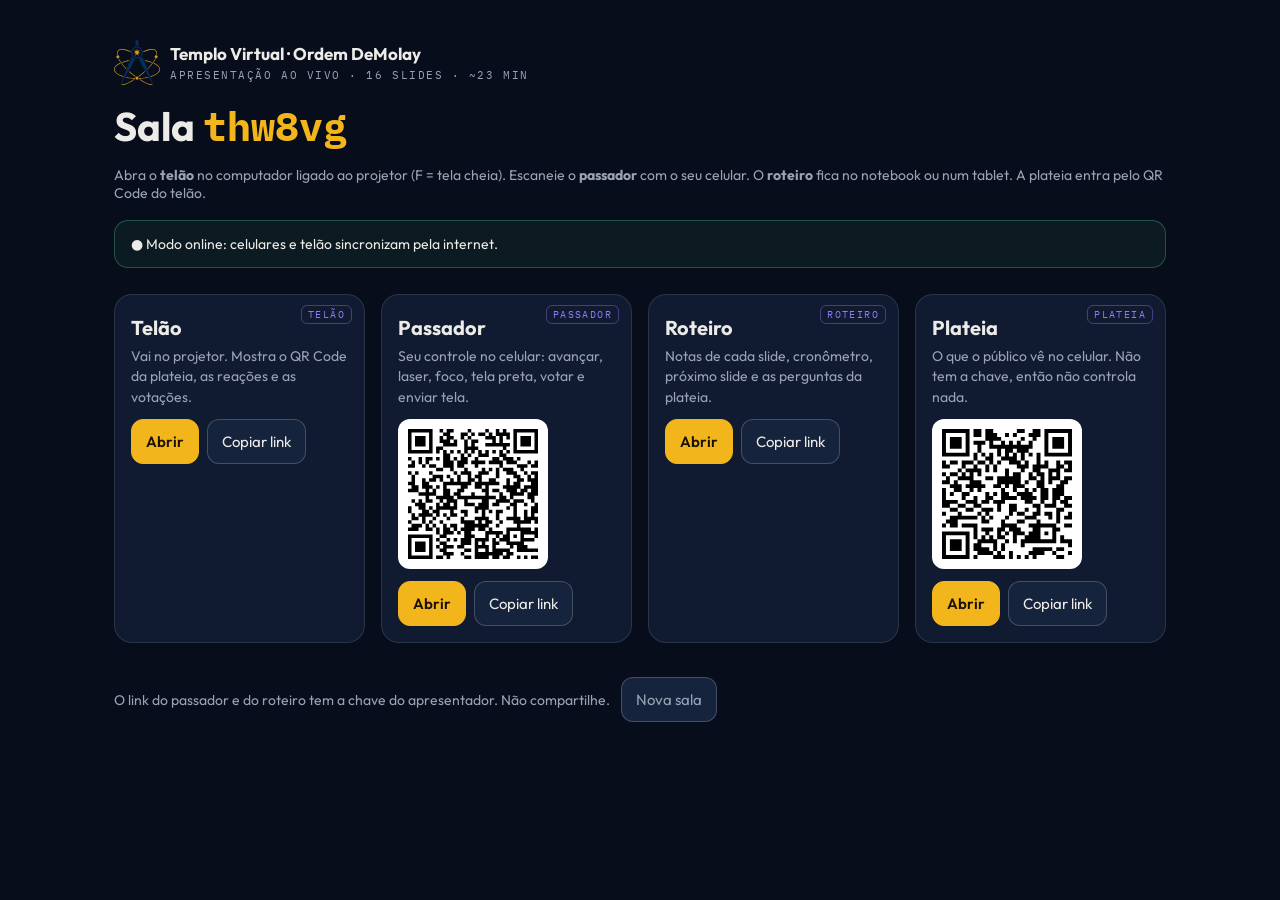
==== commit 76f46b2a: "Celular: PDF no fim, toque sem seleção e passador otimizado - Plateia: botão Baixar em PDF liberado " ====
--- a/demolay.html
+++ b/demolay.html
@@ -231,6 +231,35 @@
 .rt-nav .btn{flex:1;height:58px;font-size:18px}
 .prog{height:6px;background:var(--inset);border-radius:9px;overflow:hidden;margin-top:10px}
 .prog i{display:block;height:100%;background:var(--gold);width:0;transition:width .4s}
+
+/* ---- toque: sem seleção, sem zoom por toque duplo, sem puxar-para-recarregar ---- */
+body.v-plateia,body.v-passador,body.v-telao,body.v-roteiro{-webkit-user-select:none;user-select:none;-webkit-touch-callout:none;-webkit-tap-highlight-color:transparent;-webkit-text-size-adjust:100%}
+body.v-plateia textarea,body.v-plateia input{-webkit-user-select:text;user-select:text;-webkit-touch-callout:default}
+body.v-roteiro .notes,body.v-roteiro .qs{-webkit-user-select:text;user-select:text}
+button,a,.btn,.pad,.vopts button,.react-bar button{touch-action:manipulation}
+img,svg{-webkit-user-drag:none;user-drag:none}
+html:has(body.v-passador),body.v-passador{overscroll-behavior:none}
+html:has(body.v-plateia),body.v-plateia{overscroll-behavior-y:contain}
+body.v-passador .app{padding-bottom:calc(110px + env(safe-area-inset-bottom))}
+.btn:active{transform:scale(.97)}
+.navrow .btn:active{transform:scale(.96)}
+.swipe-hint{text-align:center;font-family:var(--m);font-size:10px;letter-spacing:.14em;color:var(--mut);margin:-2px 0 8px;text-transform:uppercase}
+.pdf-panel{border-color:var(--gold2);background:linear-gradient(160deg,var(--acc-soft),var(--card) 65%)}
+.pdf-panel.pop{animation:glow 1.6s ease-out}
+.pdf-panel b{display:block;font-size:18px;margin-bottom:4px}
+.pdf-panel .btn{display:flex;align-items:center;justify-content:center;gap:8px;text-decoration:none;margin-top:12px;height:54px;font-size:16px}
+.toast{position:fixed;left:50%;top:calc(12px + env(safe-area-inset-top));transform:translate(-50%,-140%);background:var(--card);border:1px solid var(--gold2);border-radius:14px;padding:10px 16px;font-size:14px;z-index:30;transition:transform .35s cubic-bezier(.2,.8,.2,1);box-shadow:0 10px 30px rgba(0,0,0,.35);white-space:nowrap}
+.toast.on{transform:translate(-50%,0)}
+
+/* ---- versão para PDF ---- */
+body.v-pdf{background:#fff}
+body.v-pdf *{animation:none!important;transition:none!important}
+.pdf-page{width:1600px;height:900px;position:relative;overflow:hidden;break-after:page;page-break-after:always}
+.pdf-page .stage{position:relative}
+.stage .pdf-opts{display:flex;flex-wrap:wrap;gap:14px;justify-content:center;margin-top:30px}
+.stage .vote-side .pdf-opts{justify-content:flex-start}
+.stage .pdf-opts span{border:1.5px solid var(--gold2);border-radius:14px;padding:16px 26px;font-size:26px;color:var(--tx)}
+@media print{@page{size:1600px 900px;margin:0}}
 
 /* launcher */
 .launch{max-width:1100px;margin:0 auto;padding:40px 24px 60px}
@@ -2882,13 +2911,13 @@
   {
     title: 'Obrigado', time: 120, links: [L.site, L.doc, L.repo],
     notes: `Agradeça e abra para perguntas. As perguntas enviadas pela plateia aparecem aqui no roteiro.
-Lembre que todos os links da apresentação continuam no celular de cada um.
+Lembre que os links e o PDF da apresentação ficam liberados no celular de cada um.
 Pedro Bossle: pedro.bossle.s@gmail.com · Lucas Borges: lucasboeiraborges@gmail.com`,
     html: `<div class="cover">
   <div class="cover-l">
     <div class="kicker">OBRIGADO</div>
     <h1>Perguntas?</h1>
-    <p class="lead">Mande pelo celular ou levante a mão. Todos os links desta apresentação continuam no seu celular.</p>
+    <p class="lead">Mande pelo celular ou levante a mão. Os links e o PDF desta apresentação estão no seu celular.</p>
     <div class="contacts">
       <div><b>Pedro Bossle</b><span>programador e cofundador</span><span class="mono">pedro.bossle.s@gmail.com</span></div>
       <div><b>Lucas Borges</b><span>programador e cofundador</span><span class="mono">lucasboeiraborges@gmail.com</span></div>
@@ -2965,7 +2994,8 @@
 const QR_CACHE = {};
 function fillQR(el){
   el.querySelectorAll('[data-qr]').forEach(q => {
-    const t = q.dataset.qr === 'site' ? (META.siteUrl || 'https://www.templovirtual.app') : (ROOM ? urlFor('plateia') : 'https://www.templovirtual.app');
+    const site = META.siteUrl || 'https://www.templovirtual.app';
+    const t = q.dataset.qr === 'site' ? site : (ROOM && VIEW !== 'pdf' ? urlFor('plateia') : site);
     q.innerHTML = QR_CACHE[t] || (QR_CACHE[t] = qrSvg(t));
   });
 }
@@ -3004,6 +3034,26 @@
     fit,
   };
 }
+
+/* ---------- utilidades de celular ---------- */
+const PDF_URL = BASE.replace(/\.html?$/i, '') + '.pdf';
+const PDF_NAME = 'Templo Virtual - ' + META.name + '.pdf';
+let wakeLock = null;
+async function keepAwake(){
+  try { if ('wakeLock' in navigator && document.visibilityState === 'visible' && !wakeLock) { wakeLock = await navigator.wakeLock.request('screen'); wakeLock.addEventListener('release', () => wakeLock = null); } } catch {}
+}
+function stayAwake(){
+  keepAwake();
+  document.addEventListener('visibilitychange', keepAwake);
+  addEventListener('pointerdown', keepAwake, { passive:true });
+}
+let toastT;
+function toast(msg){
+  let t = $('.toast'); if (!t) { t = h('<div class="toast" role="status"></div>'); document.body.appendChild(t); }
+  t.textContent = msg; requestAnimationFrame(() => t.classList.add('on'));
+  clearTimeout(toastT); toastT = setTimeout(() => t.classList.remove('on'), 2600);
+}
+const buzz = ms => { try { navigator.vibrate && navigator.vibrate(ms); } catch {} };
 
 /* ======================= TELÃO (autoridade do estado) ======================= */
 function viewTelao(){
@@ -3111,7 +3161,7 @@
     else if (e.key === 'Home') go(0); else if (e.key === 'End') go(N-1);
   });
   addEventListener('click', e => { if (e.target.closest('.telao-hint')) return; go(S.i+1); });
-  drawPtr(); draw();
+  drawPtr(); draw(); stayAwake();
   window.__telao = { S, cmd, go };
 }
 
@@ -3126,6 +3176,8 @@
   const hb = () => T.send({ t:'hb', uid:UID, role });
   setInterval(hb, 5000); setTimeout(hb, 600);
   setInterval(() => { if (Date.now() - last > 9000) T.send({ t:'hello' }); }, 4000);
+  document.addEventListener('visibilitychange', () => { if (document.visibilityState === 'visible') { T.send({ t:'hello' }); hb(); } });
+  addEventListener('online', () => { T.send({ t:'hello' }); hb(); });
   return { T, get S(){ return S; }, alive: () => Date.now() - last < 10000 };
 }
 
@@ -3136,6 +3188,8 @@
   root.innerHTML = `<div class="app">
     <div class="top"><img src="${LOGO}" alt=""><div class="t"><b>Templo Virtual</b><span>apresentação ao vivo</span></div><span class="dot" id="conn">conectando</span></div>
     <div class="panel"><span class="tag">CELULAR DA PLATEIA</span><div class="nowbox"><small>agora na tela</small><b id="nowT">Aguardando o telão…</b></div></div>
+    <div class="panel pdf-panel hide" id="pdfP"><div class="lbl">Fim da apresentação</div><b>Leve a apresentação com você</b><span class="muted">Todos os slides num PDF, para rever depois ou repassar a quem não veio.</span>
+      <a class="btn gold" id="pdfA" href="${PDF_URL}" download="${esc(PDF_NAME)}">⬇ Baixar em PDF</a></div>
     <div id="voteBox"></div>
     <div class="panel hide" id="sentP"><div class="lbl">Telas enviadas pelo apresentador</div><div class="gallery" id="gal"></div></div>
     <div class="panel"><div class="lbl">Links citados</div><div class="links" id="links"><p class="muted">Os links aparecem aqui conforme a apresentação avança.</p></div></div>
@@ -3146,8 +3200,13 @@
   </div>
   <div class="react-bar"><div class="in">${EMOJIS.map(e=>`<button data-e="${e}" aria-label="Reagir ${e}">${e}</button>`).join('')}</div></div>`;
   const myVotes = JSON.parse(store.get('tv-votes-'+ROOM) || '{}');
-  let shownLinks = new Set(), lastSentLen = -1, firstLinks = true;
+  let shownLinks = new Set(), lastSentLen = -1, firstLinks = true, pdfShown = false, lastOpen = '';
   const c = client('p', S => {
+    // PDF: liberado quando a apresentação chega ao último slide
+    if (!pdfShown && S.max >= N-1) {
+      pdfShown = true; const pp = $('#pdfP'); pp.classList.remove('hide');
+      if (S.i === N-1) { pp.classList.add('pop'); buzz([30,60,30]); toast('📄 O PDF da apresentação está liberado'); }
+    }
     $('#conn').className = 'dot on'; $('#conn').textContent = S.n + ' na sala';
     $('#nowT').textContent = SLIDES[S.i].title;
     // votação
@@ -3157,6 +3216,9 @@
       const key = S.i + ':' + v.open + ':' + v.counts.join(',') + ':' + mine;
       if (vb.dataset.k !== key) {
         vb.dataset.k = key;
+        const ok = S.i + ':' + v.open;
+        if (v.open && lastOpen !== ok) { buzz([20,40,20]); if (mine === undefined) toast('🗳️ Votação aberta: escolha uma opção'); setTimeout(() => vb.scrollIntoView({ behavior:'smooth', block:'center' }), 60); }
+        lastOpen = ok;
         vb.innerHTML = `<div class="panel vote-panel"><div class="lbl">${v.open ? '● Votação aberta' : 'Votação encerrada'}</div><b style="font-size:18px">${esc(sv.q)}</b>
           <div class="vopts">${sv.opts.map((o,k)=>{ const p = tot ? Math.round(v.counts[k]*100/tot) : 0; const show = mine!==undefined;
             return `<button data-o="${k}" class="${mine===k?'sel':''}" ${v.open?'':'disabled'}><div class="f" style="width:${show?p:0}%"></div><span>${esc(o)}</span>${show?`<em>${p}%</em>`:''}</button>`; }).join('')}</div></div>`;
@@ -3177,21 +3239,25 @@
       [...S.sent].reverse().forEach(i => { const b = h('<div class="mini"></div>'); gal.appendChild(b); mountStage(b).set(i, S); });
     }
   });
-  client.onSent = () => navigator.vibrate?.(40);
+  client.onSent = () => { buzz(40); toast('📲 Nova tela enviada pelo apresentador'); };
   $('#voteBox').addEventListener('click', e => {
     const b = e.target.closest('button[data-o]'); if (!b || !c.S) return;
     const o = +b.dataset.o; myVotes[c.S.i] = o; store.set('tv-votes-'+ROOM, JSON.stringify(myVotes));
-    c.T.send({ t:'v', i:c.S.i, o, uid:UID }); navigator.vibrate?.(20);
+    c.T.send({ t:'v', i:c.S.i, o, uid:UID }); buzz(20);
+    vb_sel(b);
   });
+  // marca o voto na hora, sem esperar o telão responder
+  function vb_sel(b){ b.parentElement.querySelectorAll('button').forEach(x => x.classList.toggle('sel', x === b)); }
+  $('#pdfA').addEventListener('click', () => { buzz(15); toast('Baixando o PDF…'); });
   let lastR = 0;
   document.querySelector('.react-bar').addEventListener('click', e => {
     const b = e.target.closest('button'); if (!b) return;
     const now = Date.now(); if (now - lastR < 350) return; lastR = now;
-    c.T.send({ t:'r', e:b.dataset.e }); b.classList.add('pop'); setTimeout(()=>b.classList.remove('pop'),150); navigator.vibrate?.(15);
+    c.T.send({ t:'r', e:b.dataset.e }); b.classList.add('pop'); setTimeout(()=>b.classList.remove('pop'),150); buzz(15);
   });
   $('#qsend').onclick = () => {
     const t = $('#q').value.trim(); if (!t) return;
-    c.T.send({ t:'q', txt:t.slice(0,280) }); $('#q').value = ''; $('#qok').textContent = 'Enviada ✓';
+    c.T.send({ t:'q', txt:t.slice(0,280) }); $('#q').value = ''; $('#q').blur(); buzz(15); toast('Pergunta enviada ✓'); $('#qok').textContent = 'Enviada ✓';
     setTimeout(()=> $('#qok').textContent = '', 3000);
   };
   setInterval(() => { if (!c.alive()) { $('#conn').className = 'dot'; $('#conn').textContent = 'sem telão'; } }, 3000);
@@ -3219,6 +3285,8 @@
     <p class="muted" id="nokey"></p>
   </div>
   <div class="navrow"><button class="btn" id="bPrev" aria-label="Voltar">◀</button><button class="btn gold" id="bNext">avançar ▶</button></div>`;
+  $('.grid4').insertAdjacentHTML('afterend', '<div class="swipe-hint">deslize para os lados fora da tela do slide para avançar ou voltar</div>');
+  stayAwake();
   if (!KEY) $('#nokey').textContent = 'Este link não tem a chave do apresentador (k=). Abra o passador pela página inicial.';
   const stage = mountStage($('#pad .stage-box'));
   const c = client('a', S => {
@@ -3241,8 +3309,19 @@
     const S = c.S; if (S) $('#tm').textContent = S.started ? fmt((Date.now() - S.started)/1000) : '0:00';
     if (!c.alive()) { $('#conn').className = 'dot'; $('#conn').textContent = 'sem telão'; }
   }, 500);
-  const send = (a, x={}) => { c.T.send({ t:'c', k:KEY, a, ...x }); navigator.vibrate?.(12); };
-  $('#bNext').onclick = () => send('next'); $('#bPrev').onclick = () => send('prev');
+  const send = (a, x={}) => { c.T.send({ t:'c', k:KEY, a, ...x }); buzz(12); };
+  // evita pular dois slides com toque duplo
+  let lastNav = 0;
+  const nav = a => { const now = Date.now(); if (now - lastNav < 350) return; lastNav = now; send(a); };
+  $('#bNext').onclick = () => nav('next'); $('#bPrev').onclick = () => nav('prev');
+  // deslizar para os lados (fora do touchpad) avança/volta
+  let sx = 0, sy = 0, st = 0;
+  document.addEventListener('touchstart', e => { if (e.target.closest && e.target.closest('#pad, textarea, input')) { st = 0; return; } const t = e.touches[0]; sx = t.clientX; sy = t.clientY; st = Date.now(); }, { passive:true });
+  document.addEventListener('touchend', e => {
+    if (!st) return; const t = e.changedTouches[0], dx = t.clientX - sx, dy = t.clientY - sy;
+    if (Date.now() - st < 600 && Math.abs(dx) > 70 && Math.abs(dy) < 60) nav(dx < 0 ? 'next' : 'prev');
+    st = 0;
+  }, { passive:true });
   $('#bLaser').onclick = () => send('laser'); $('#bFocus').onclick = () => send('focus'); $('#bBlack').onclick = () => send('black');
   $('#bVote').onclick = () => send('vote'); $('#bSend').onclick = () => send('send'); $('#bTimer').onclick = () => send('timer');
   // touchpad
@@ -3281,6 +3360,7 @@
       <div class="rt-nav"><button class="btn" id="bp">◀ voltar</button><button class="btn" id="bv">🗳️ votar</button><button class="btn" id="bb">⬛ preta</button><button class="btn gold" id="bn">avançar ▶</button></div>
     </div></div>`;
   const cur = mountStage($('#cur')), nxt = mountStage($('#nxt'));
+  stayAwake();
   let lastQ = -1, lastI = -1;
   const c = client('a', S => {
     $('#conn').className = 'dot on'; $('#conn').textContent = 'telão ok';
@@ -3319,6 +3399,21 @@
   });
 }
 
+/* ======================= PDF (usado pelo render_pdf.py) ======================= */
+function viewPdf(){
+  document.body.className = 'v-pdf';
+  const root = $('#root');
+  root.innerHTML = SLIDES.map((_, i) => `<div class="pdf-page">${slideHTML(i)}</div>`).join('');
+  fillQR(root);
+  const host = (META.siteUrl || 'https://www.templovirtual.app').replace(/^https?:\/\/(www\.)?/, '');
+  root.querySelectorAll('[data-qr="plateia"] + .qr-cap').forEach(c => c.textContent = host);
+  root.querySelectorAll('[data-vote]').forEach(box => {
+    const i = [...root.children].indexOf(box.closest('.pdf-page'));
+    box.innerHTML = `<div class="pdf-opts">${SLIDES[i].vote.opts.map(o => `<span>${esc(o)}</span>`).join('')}</div>`;
+  });
+  (document.fonts ? document.fonts.ready : Promise.resolve()).then(() => setTimeout(() => document.body.dataset.ready = '1', 300));
+}
+
 /* ======================= INÍCIO (lançador) ======================= */
 function viewInicio(){
   document.body.className = 'v-inicio';
@@ -3349,8 +3444,8 @@
   $('#newRoom').onclick = () => { store.set('tv-room-'+META.key,''); store.set('tv-key-'+META.key,''); location.href = BASE; };
 }
 
-if (VIEW !== 'inicio' && !ROOM) { viewInicio(); return; }
-({ telao:viewTelao, plateia:viewPlateia, passador:viewPassador, roteiro:viewRoteiro }[VIEW] || viewInicio)();
+if (VIEW !== 'inicio' && VIEW !== 'pdf' && !ROOM) { viewInicio(); return; }
+({ telao:viewTelao, plateia:viewPlateia, passador:viewPassador, roteiro:viewRoteiro, pdf:viewPdf }[VIEW] || viewInicio)();
 })();
 </script>
 </body>
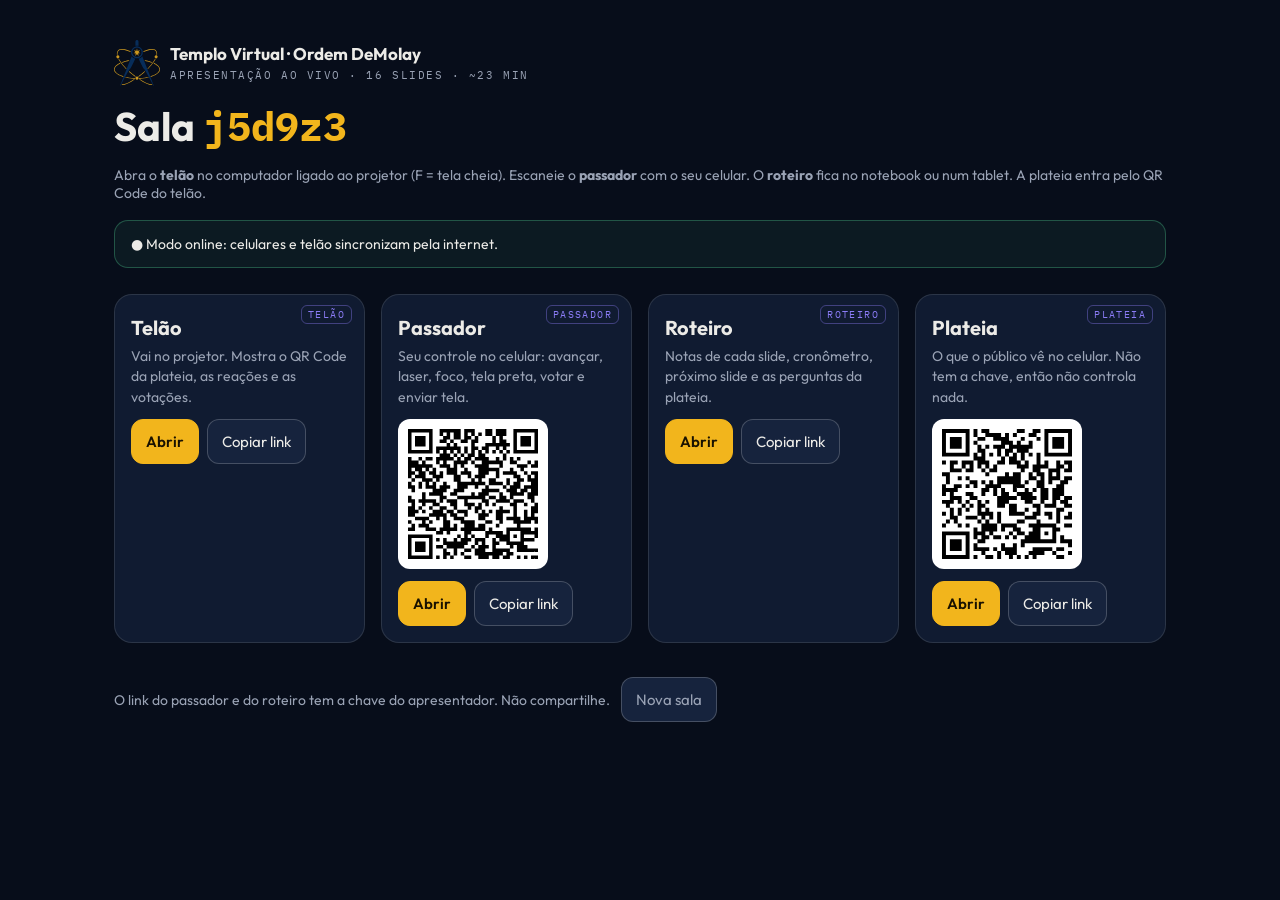
==== commit 4f627547: "Para quem é: APJ, Arco-Íris e Estrela do Oriente em expansão Selos com espaço para as logos (src/img" ====
--- a/demolay.html
+++ b/demolay.html
@@ -137,6 +137,12 @@
 .stage .star5{filter:drop-shadow(0 30px 60px rgba(0,0,0,.45));animation:spin 60s linear infinite}
 @keyframes spin{to{transform:rotate(360deg)}}
 
+.stage .expand{display:flex;align-items:center;justify-content:center;gap:18px;margin-top:4px}
+.stage .expand>span{font-size:18px;letter-spacing:.18em;color:var(--mut);margin-right:6px}
+.stage .exp{display:flex;align-items:center;gap:14px;background:var(--card);border:1.5px dashed var(--line2);border-radius:99px;padding:8px 26px 8px 8px}
+.stage .exp img{width:64px;height:64px;object-fit:contain}
+.stage .exp i{width:64px;height:64px;border-radius:50%;display:grid;place-items:center;background:var(--inset);border:1px solid var(--line2);font-style:normal;font-family:var(--m);font-size:18px;color:var(--gold)}
+.stage .exp b{font-size:24px;font-weight:500}
 /* live layers on the projector */
 .layer{position:absolute;inset:0;pointer-events:none}
 .layer.black{background:#000;opacity:0;transition:opacity .35s}
@@ -2626,6 +2632,10 @@
     return `<path d="M${cx} ${cy}L${l[0]} ${l[1]}L${p[0]} ${p[1]}L${rt[0]} ${rt[1]}Z" fill="${cols[j]}"/>`; }).join('');
   return `<svg class="star5" width="${size}" height="${size}" viewBox="0 0 100 100" aria-hidden="true">${tris}<path d="M${pts.map(p=>p.join(' ')).join('L')}Z" fill="none" stroke="rgba(255,255,255,.35)" stroke-width=".6"/></svg>`;
 };
+
+// Selo de organização "em expansão": usa a logo de src/img (apj/arco/oes) quando existir.
+const expOrg = (key, sigla, nome) =>
+  `<div class="exp">${IMG[key] ? `<img src="${IMG[key]}" alt="Emblema ${nome}">` : `<i>${sigla}</i>`}<b>${nome}</b></div>`;
 
 const META = { key:'odm', name:'Ordem DeMolay', footTag:'', siteUrl:'https://www.templovirtual.app' };
 // Conteúdo da apresentação. Cada slide: título, tempo previsto (s), notas do roteiro,
@@ -2836,7 +2846,7 @@
     notes: `<b>Ordem DeMolay:</b> capítulos, Escudeiros, Cavalaria e Alumni (odm.templovirtual.app).
 <b>Filhas de Jó:</b> gestão pensada para os Bethéis (fdj.templovirtual.app).
 <b>Lojas Maçônicas:</b> projeto sob medida (loja.templovirtual.app).
-Arco-Íris e Ação Paramaçônica estão em expansão.
+Em expansão: Ação Paramaçônica Juvenil (APJ), Arco-Íris e Estrela do Oriente.
 Os três links já estão no celular de vocês.`,
     html: `<div class="center">
   <div class="kicker">PARA QUEM É</div>
@@ -2846,7 +2856,7 @@
     <div class="org"><img src="${IMG.fdj}" alt="Emblema Filhas de Jó"><h3>Filhas de Jó</h3><p>Gestão pensada para os Bethéis</p><span class="mono">fdj.templovirtual.app</span></div>
     <div class="org"><img src="${IMG.loja}" alt="Emblema maçônico"><h3>Lojas Maçônicas</h3><p>Projeto sob medida</p><span class="mono">loja.templovirtual.app</span></div>
   </div>
-  <p class="small mono">ARCO-ÍRIS E AÇÃO PARAMAÇÔNICA · EM EXPANSÃO</p>
+  <div class="expand"><span class="mono">EM EXPANSÃO</span>${expOrg('apj', 'APJ', 'Ação Paramaçônica Juvenil')}${expOrg('arco', 'AI', 'Arco-Íris')}${expOrg('oes', 'EO', 'Estrela do Oriente')}</div>
 </div>`,
   },
   {
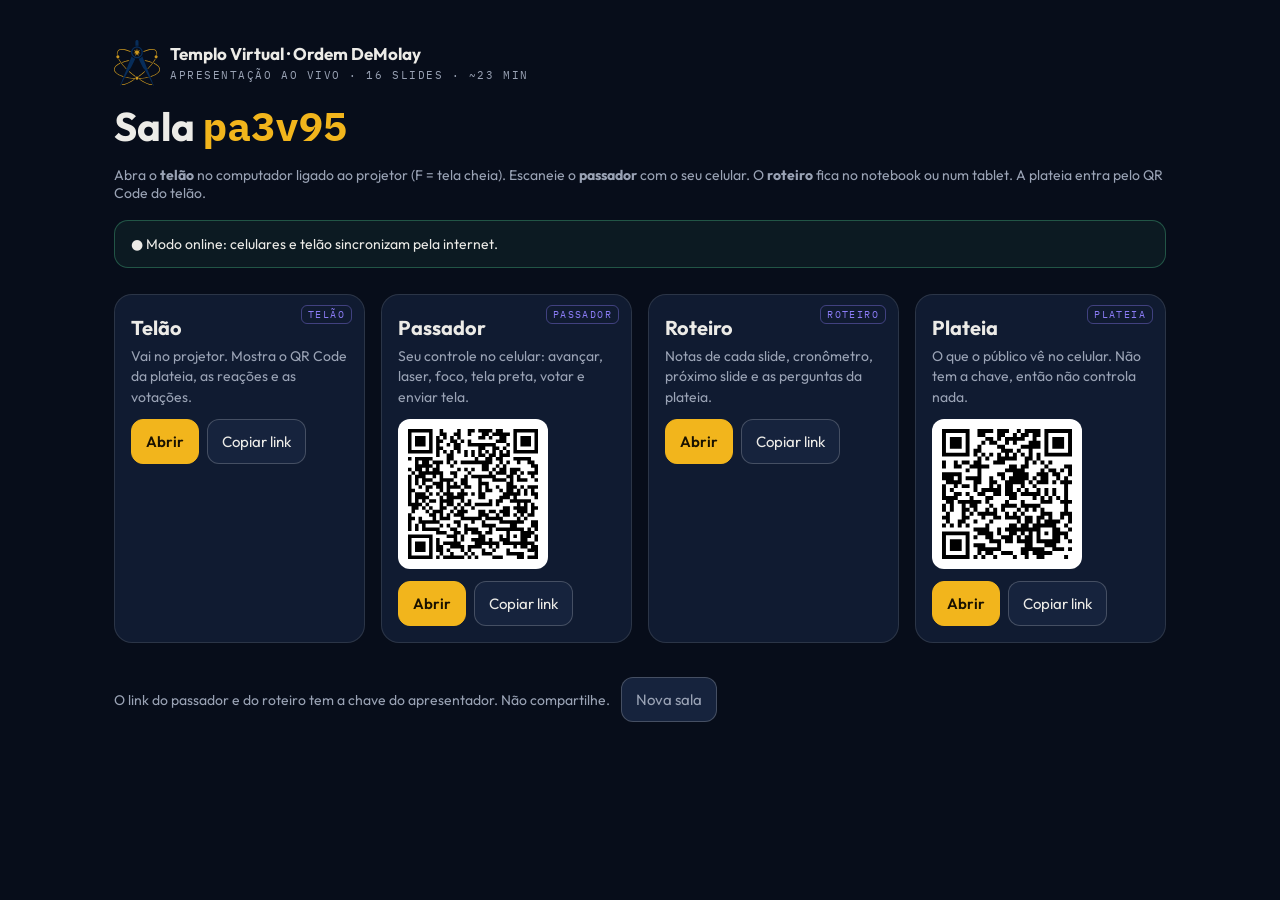
==== commit 1d647225: "Extra: Escola de Iniciáticos (Ordem DeMolay · linha do tempo) com presença e quiz - Nova apresentaçã" ====
--- a/demolay.html
+++ b/demolay.html
@@ -279,6 +279,56 @@
 .okbox{background:rgba(76,195,138,.08);border:1px solid rgba(76,195,138,.35);border-radius:14px;padding:14px 16px;font-size:14px;margin-top:18px}
 code{font-family:var(--m);font-size:.92em;background:var(--inset);border:1px solid var(--line);border-radius:6px;padding:1px 6px}
 @media (max-width:860px){body.v-roteiro .rt{grid-template-columns:1fr;height:auto}.notes{font-size:19px}}
+
+/* ============ QUIZ AO VIVO (slides com quiz:{...}) ============ */
+:root{--qa:#e5484d;--qb:#2f6fdb;--qc:#e5a50a;--qd:#2f9e5b}
+.stage .quiz{width:100%;display:grid;grid-template-columns:1fr 300px;gap:50px;align-items:center}
+.stage .quiz h2{font-size:58px}
+.stage .qopts{display:grid;grid-template-columns:1fr 1fr;gap:22px;margin-top:10px}
+.stage .qopt{display:flex;align-items:center;gap:22px;border-radius:22px;padding:26px 28px;font-size:31px;line-height:1.2;color:#fff;font-weight:500;position:relative;overflow:hidden;min-height:124px;transition:opacity .4s,transform .4s,filter .4s}
+.stage .qopt i{flex:none;width:62px;height:62px;border-radius:14px;background:rgba(255,255,255,.22);display:grid;place-items:center;font-style:normal;font-weight:700;font-size:30px}
+.stage .qopt .qbar{position:absolute;left:0;bottom:0;height:10px;background:rgba(255,255,255,.75);width:0;transition:width .6s}
+.stage .qopt b{margin-left:auto;font-family:var(--m);font-size:26px;font-weight:500}
+.stage .qopt.k0{background:var(--qa)} .stage .qopt.k1{background:var(--qb)} .stage .qopt.k2{background:var(--qc)} .stage .qopt.k3{background:var(--qd)}
+.stage .qopts.done .qopt{opacity:.28;filter:saturate(.4)}
+.stage .qopts.done .qopt.ok{opacity:1;filter:none;transform:scale(1.03);box-shadow:0 0 0 5px var(--tx),0 20px 50px rgba(0,0,0,.25)}
+.stage .qopts.done .qopt.ok::after{content:'✓';position:absolute;right:22px;top:12px;font-size:34px}
+.stage .qside{text-align:center}
+.stage .qring{width:260px;height:260px;margin:0 auto 20px;position:relative}
+.stage .qring svg{width:100%;height:100%;transform:rotate(-90deg)}
+.stage .qring span{position:absolute;inset:0;display:grid;place-items:center;font-family:var(--m);font-size:86px;color:var(--tx)}
+.stage .qring span.small{font-size:30px;letter-spacing:.1em}
+.stage .qcount{font-family:var(--m);font-size:22px;letter-spacing:.1em;color:var(--mut);text-transform:uppercase}
+.stage .qcount b{display:block;font-size:64px;color:var(--gold);letter-spacing:0;font-weight:500}
+.stage .qexp{margin-top:26px;font-size:26px;line-height:1.4;color:var(--tx2);background:var(--card);border:1px solid var(--line);border-left:6px solid var(--gold);border-radius:16px;padding:18px 24px;opacity:0;transition:opacity .5s}
+.stage .qexp.on{opacity:1}
+.stage .rank{width:100%;max-width:1150px;display:grid;gap:12px;margin-top:16px}
+.stage .rank div{display:grid;grid-template-columns:70px 1fr auto 150px;align-items:center;gap:20px;background:var(--card);border:1px solid var(--line);border-radius:16px;padding:14px 26px;font-size:30px;text-align:left}
+.stage .rank div i{font-style:normal;font-family:var(--m);color:var(--mut)}
+.stage .rank div small{font-size:20px;color:var(--mut)}
+.stage .rank div b{font-family:var(--m);font-weight:500;color:var(--gold);text-align:right}
+.stage .rank div.p1{border-color:var(--gold);background:linear-gradient(90deg,var(--acc-soft),var(--card) 70%);font-size:36px}
+.stage .rank div.p1 i,.stage .rank div.p2 i,.stage .rank div.p3 i{font-size:34px}
+.stage .rank .empty{display:block;text-align:center;color:var(--mut);font-size:26px;padding:40px}
+/* plateia: entrada com nome e quiz */
+.join-panel{border-color:var(--gold2)}
+.join-panel input{margin-top:8px}
+.qbtns{display:grid;grid-template-columns:1fr 1fr;gap:10px;margin-top:12px}
+.qbtns button{min-height:96px;border:0;border-radius:16px;color:#fff;font-size:16px;font-weight:600;padding:12px;display:flex;flex-direction:column;align-items:flex-start;justify-content:space-between;text-align:left;transition:transform .1s,opacity .3s}
+.qbtns button i{font-style:normal;font-size:22px;opacity:.85}
+.qbtns button.k0{background:var(--qa)} .qbtns button.k1{background:var(--qb)} .qbtns button.k2{background:var(--qc)} .qbtns button.k3{background:var(--qd)}
+.qbtns.locked button{opacity:.3} .qbtns.locked button.sel{opacity:1;box-shadow:0 0 0 3px var(--tx)}
+.qbtns.done button.ok{opacity:1;box-shadow:0 0 0 3px var(--ok)}
+.qfeed{margin-top:12px;font-size:17px;line-height:1.4}
+.qfeed b{font-size:22px;display:block}
+.qtime{height:6px;background:var(--inset);border-radius:9px;overflow:hidden;margin-top:10px}
+.qtime i{display:block;height:100%;background:var(--gold);transition:width .25s linear}
+.myscore{display:flex;justify-content:space-between;align-items:center;font-family:var(--m);font-size:13px;color:var(--mut)}
+.myscore b{color:var(--gold);font-size:18px}
+.report{width:100%;border-collapse:collapse;font-size:14px;margin-top:10px}
+.report th,.report td{text-align:left;padding:8px 10px;border-bottom:1px solid var(--line)}
+.report th{font-family:var(--m);font-size:11px;letter-spacing:.12em;color:var(--mut);text-transform:uppercase}
+.report td.n{font-family:var(--m);text-align:right}
 </style>
 <style></style>
 </head>
@@ -2956,7 +3006,12 @@
 const h = (html) => { const t = document.createElement('template'); t.innerHTML = html.trim(); return t.content.firstElementChild; };
 const fmt = s => { s = Math.max(0, Math.round(s)); return Math.floor(s/60) + ':' + String(s%60).padStart(2,'0'); };
 const TOTAL_PLAN = SLIDES.reduce((a,s)=>a+s.time,0);
-const EMOJIS = ['👏','❤️','🔥','🤯'];
+const EMOJIS = META.emojis || ['👏','❤️','🔥','🤯'];
+const BRAND = META.brand || 'Templo Virtual';
+const HOST = META.host || 'TEMPLOVIRTUAL.APP';
+const QUIZ = SLIDES.some(s => s.quiz);
+const LETTERS = ['A','B','C','D','E','F'];
+const quizPts = (ok, ms, lim) => ok ? Math.round(500 + 500 * Math.max(0, 1 - ms / (lim * 1000))) : 0;
 
 let ROOM = (qs.get('s') || '').toLowerCase().replace(/[^a-z0-9]/g,'').slice(0,12);
 let KEY = (qs.get('k') || '').replace(/[^a-zA-Z0-9]/g,'').slice(0,32);
@@ -2986,7 +3041,7 @@
       });
     };
     Promise.resolve(sb.realtime.setAuth && sb.realtime.setAuth()).catch(() => {}).then(() => open(true));
-    return { mode:'online', send: m => { if (ok && ch) ch.send({ type:'broadcast', event:'m', payload:m }); } };
+    return { mode:'online', sb, send: m => { if (ok && ch) ch.send({ type:'broadcast', event:'m', payload:m }); } };
   }
   const bc = new BroadcastChannel('templo-apres-' + META.key + '-' + ROOM);
   bc.onmessage = e => onMsg(e.data);
@@ -2998,8 +3053,50 @@
 const DECO = `<svg class="deco" viewBox="0 0 1100 420" fill="none"><path d="M0 400 C 380 380 700 250 1100 60" stroke="var(--deco1)" stroke-width="2.5" opacity=".9"/><path d="M80 420 C 460 395 760 285 1100 120" stroke="var(--deco2)" stroke-width="1.5" opacity=".55"/><path d="M200 420 C 560 405 830 320 1100 185" stroke="var(--deco1)" stroke-width="1" opacity=".35"/></svg>`;
 function slideHTML(i){
   const s = SLIDES[i];
-  return `<div class="stage">${DECO}<div class="body">${s.html}</div>
-    <div class="foot"><img src="${LOGO}" alt=""><span>TEMPLO VIRTUAL${META.footTag ? ' · ' + META.footTag : ''}</span><span class="sp"></span><span>TEMPLOVIRTUAL.APP · ${String(i+1).padStart(2,'0')}/${String(N).padStart(2,'0')}</span>${i===0||i===N-1?'':'<div class="qr-mini" data-qr="plateia"></div>'}</div></div>`;
+  return `<div class="stage${s.cls ? ' ' + s.cls : ''}">${DECO}<div class="body">${s.quiz ? quizHTML(i) : s.html}</div>
+    <div class="foot"><img src="${LOGO}" alt=""><span>${BRAND.toUpperCase()}${META.footTag ? ' · ' + META.footTag : ''}</span><span class="sp"></span><span>${HOST} · ${String(i+1).padStart(2,'0')}/${String(N).padStart(2,'0')}</span>${i===0||i===N-1?'':'<div class="qr-mini" data-qr="plateia"></div>'}</div></div>`;
+}
+/* Slide de quiz: pergunta + 4 alternativas coloridas + relógio. O estado vem do telão. */
+function quizHTML(i){
+  const z = SLIDES[i].quiz, nq = SLIDES.filter(s => s.quiz).length, k = SLIDES.slice(0, i+1).filter(s => s.quiz).length;
+  return `<div class="quiz" data-quiz="${i}"><div>
+    <div class="kicker">FIXAÇÃO DE CONTEÚDO · PERGUNTA ${k} DE ${nq}</div>
+    <h2>${z.q}</h2>
+    <div class="qopts">${z.opts.map((o,j) => `<div class="qopt k${j}${j===z.ok?' ok':''}"><i>${LETTERS[j]}</i><span>${o}</span><b></b><div class="qbar"></div></div>`).join('')}</div>
+    <div class="qexp">${z.exp || ''}</div></div>
+    <div class="qside"><div class="qring"><svg viewBox="0 0 100 100"><circle cx="50" cy="50" r="44" fill="none" stroke="var(--line2)" stroke-width="8"/><circle class="qarc" cx="50" cy="50" r="44" fill="none" stroke="var(--gold)" stroke-width="8" stroke-linecap="round" stroke-dasharray="276.5" stroke-dashoffset="0"/></svg><span>${z.t || 20}</span></div>
+    <div class="qcount"><b>0</b>respostas</div></div></div>`;
+}
+/* Atualiza um slide de quiz já montado. off = diferença de relógio (telão - este aparelho). */
+function renderQuiz(el, i, st, off=0){
+  const box = el.querySelector('[data-quiz]'); if (!box) return;
+  const z = SLIDES[i].quiz, lim = z.t || 20;
+  const q = (st && st.quiz && st.quiz[i]) || { st:'idle', counts: z.opts.map(()=>0), n:0 };
+  const left = q.st === 'open' ? Math.max(0, (q.ends - (Date.now() + off)) / 1000) : (q.st === 'done' ? 0 : lim);
+  const sp = box.querySelector('.qring span'), arc = box.querySelector('.qarc');
+  if (q.st === 'done') { sp.textContent = 'FIM'; sp.className = 'small'; }
+  else if (q.st === 'idle') { sp.textContent = lim + 's'; sp.className = 'small'; }
+  else { sp.textContent = Math.ceil(left); sp.className = ''; }
+  arc.style.strokeDashoffset = (276.5 * (1 - left / lim)).toFixed(1);
+  arc.style.stroke = q.st === 'open' && left <= 5 ? 'var(--bad)' : 'var(--gold)';
+  box.querySelector('.qcount b').textContent = q.n;
+  const opts = box.querySelector('.qopts'); opts.classList.toggle('done', q.st === 'done');
+  const tot = q.counts.reduce((a,b)=>a+b,0);
+  box.querySelectorAll('.qopt').forEach((o,j) => {
+    const p = q.st === 'done' && tot ? Math.round(q.counts[j]*100/tot) : 0;
+    o.querySelector('.qbar').style.width = p + '%';
+    o.querySelector('b').textContent = q.st === 'done' ? q.counts[j] : '';
+  });
+  box.querySelector('.qexp').classList.toggle('on', q.st === 'done' && !!z.exp);
+}
+function renderRank(el, st){
+  el.querySelectorAll('[data-rank]').forEach(box => {
+    const r = (st && st.rank) || [];
+    const sig = JSON.stringify(r); if (box.dataset.sig === sig) return; box.dataset.sig = sig;
+    const lim = +box.dataset.rank || 10, md = ['🥇','🥈','🥉'];
+    box.innerHTML = r.length ? r.slice(0, lim).map((p,k) => `<div class="p${k+1}"><i>${md[k] || (k+1)+'º'}</i><span>${esc(p.n)}</span><small>${p.c ? esc(p.c) + ' · ' : ''}${p.h} ${p.h===1?'acerto':'acertos'}</small><b>${p.p}</b></div>`).join('')
+      : '<span class="empty">O ranking aparece aqui conforme as respostas chegam.</span>';
+  });
 }
 const QR_CACHE = {};
 function fillQR(el){
@@ -3038,7 +3135,7 @@
         box.innerHTML = slideHTML(i); keep.forEach(k => box.firstElementChild.appendChild(k));
         fillQR(box); cur = i; fit();
       }
-      if (st) renderVote(box, i, st);
+      if (st) { renderVote(box, i, st); if (SLIDES[i].quiz) renderQuiz(box, i, st, st._off || 0); renderRank(box, st); }
     },
     get stage(){ return box.firstElementChild; },
     fit,
@@ -3047,7 +3144,7 @@
 
 /* ---------- utilidades de celular ---------- */
 const PDF_URL = BASE.replace(/\.html?$/i, '') + '.pdf';
-const PDF_NAME = 'Templo Virtual - ' + META.name + '.pdf';
+const PDF_NAME = BRAND + ' - ' + META.name + '.pdf';
 let wakeLock = null;
 async function keepAwake(){
   try { if ('wakeLock' in navigator && document.visibilityState === 'visible' && !wakeLock) { wakeLock = await navigator.wakeLock.request('screen'); wakeLock.addEventListener('release', () => wakeLock = null); } } catch {}
@@ -3077,6 +3174,70 @@
   SLIDES.forEach((s,i) => { if (s.vote) S.votes[i] = { open:false, counts:s.vote.opts.map(()=>0) }; });
   EMOJIS.forEach(e => S.rx[e] = 0);
 
+  /* ---- quiz e lista de presença (só nos decks que usam) ---- */
+  S.quiz = {}; S.rank = []; S.sc = {}; S.np = 0;
+  SLIDES.forEach((s,i) => { if (s.quiz) S.quiz[i] = { st:'idle', ends:0, at:0, counts:s.quiz.opts.map(()=>0), n:0 }; });
+  const players = {};   // uid -> { n, c, p, h }
+  const answers = {};   // slide -> { uid: {o, ms, ok, pts} }
+  const qPend = { p:{}, r:[] }; // fila para o banco
+  const DB = !!(META.db && ONLINE);
+  let sessOk = false;
+  const rerank = () => {
+    const arr = Object.entries(players).map(([u,p]) => ({ u, n:p.n, c:p.c || '', p:p.p, h:p.h }))
+      .sort((a,b) => b.p - a.p || b.h - a.h || a.n.localeCompare(b.n));
+    S.sc = {}; arr.forEach((p,k) => S.sc[p.u] = [p.p, k+1]);
+    S.rank = arr.slice(0, 10).map(({n,c,p,h}) => ({n,c,p,h})); S.np = arr.length;
+  };
+  const addPlayer = (uid, n, c, fromDb) => {
+    uid = String(uid).slice(0,16); n = String(n || '').trim().slice(0,60); c = String(c || '').trim().slice(0,60);
+    if (uid.length < 4 || !n) return false;
+    const p = players[uid];
+    if (p && p.n === n && p.c === c) return false;
+    if (p) { p.n = n; p.c = c; } else players[uid] = { n, c, p:0, h:0 };
+    if (!fromDb) qPend.p[uid] = { uid, nome:n, capitulo:c };
+    rerank(); return true;
+  };
+  const quizToggle = () => {
+    const q = S.quiz[S.i]; if (!q) return false;
+    const lim = (SLIDES[S.i].quiz.t || 20) * 1000;
+    if (q.st === 'idle') { q.st = 'open'; q.at = Date.now(); q.ends = q.at + lim; }
+    else if (q.st === 'open') quizClose(S.i);
+    push(); return true;
+  };
+  const quizClose = i => { const q = S.quiz[i]; if (q && q.st === 'open') { q.st = 'done'; q.ends = Date.now(); rerank(); push(); } };
+  const quizAnswer = m => {
+    const i = +m.i|0, q = S.quiz[i], o = +m.o|0, uid = typeof m.uid === 'string' ? m.uid.slice(0,16) : '';
+    if (!q || q.st !== 'open' || !players[uid] || o < 0 || o >= q.counts.length) return;
+    const a = answers[i] || (answers[i] = {}); if (a[uid]) return;
+    const z = SLIDES[i].quiz, ms = Math.max(0, Date.now() - q.at), ok = o === z.ok, pts = quizPts(ok, ms, z.t || 20);
+    a[uid] = { o, ms, ok, pts }; q.counts[o]++; q.n++;
+    players[uid].p += pts; if (ok) players[uid].h++;
+    qPend.r.push({ uid, q:i, o, ok, ms, pts });
+    if (q.n >= S.np && S.np > 0) quizClose(i); else push();
+  };
+  // Retoma presença e respostas do banco (se o telão for recarregado no meio da aula)
+  async function dbRestore(){
+    try {
+      const { data, error } = await T.sb.rpc('escola_resultado', { p_sala:ROOM, p_chave:KEY });
+      if (error) throw error; sessOk = true;
+      (data.participantes || []).forEach(p => addPlayer(p.uid, p.nome, p.capitulo, true));
+      (data.respostas || []).forEach(r => {
+        const q = S.quiz[r.q], pl = players[r.uid]; if (!q || !pl) return;
+        const a = answers[r.q] || (answers[r.q] = {}); if (a[r.uid]) return;
+        a[r.uid] = { o:r.o, ms:r.ms, ok:r.ok, pts:r.pts }; q.counts[r.o] = (q.counts[r.o]||0) + 1; q.n++; q.st = 'done';
+        pl.p += r.pts; if (r.ok) pl.h++;
+      });
+      rerank(); push();
+    } catch (e) { console.warn('[escola] banco indisponível:', e && e.message || e); }
+  }
+  async function dbFlush(){
+    const p = Object.values(qPend.p), r = qPend.r.splice(0);
+    if (!sessOk || (!p.length && !r.length)) { qPend.r.unshift(...r); return; }
+    qPend.p = {};
+    const { error } = await T.sb.rpc('escola_salvar', { p_sala:ROOM, p_chave:KEY, p_participantes:p, p_respostas:r });
+    if (error) { console.warn('[escola] não gravou, tento de novo:', error.message); p.forEach(x => qPend.p[x.uid] = qPend.p[x.uid] || x); qPend.r.unshift(...r); }
+  }
+
   const layers = {
     black: h('<div class="layer black"></div>'),
     focus: h('<svg class="layer focus" viewBox="0 0 1600 900" preserveAspectRatio="none"><defs><mask id="fm"><rect width="1600" height="900" fill="#fff"/><circle id="fc" cx="800" cy="450" r="190" fill="#000"/></mask></defs><rect width="1600" height="900" fill="rgba(0,0,0,.78)" mask="url(#fm)"/><circle id="fr" cx="800" cy="450" r="190" fill="none" stroke="var(--gold)" stroke-width="3" opacity=".8"/></svg>'),
@@ -3104,7 +3265,11 @@
     ['fc','fr'].forEach(id => { const c = layers.focus.querySelector('#'+id); c.setAttribute('cx',x); c.setAttribute('cy',y); });
   };
 
-  const publicState = () => ({ t:'st', i:S.i, max:S.max, black:S.black, focus:S.focus, laser:S.laser, votes:S.votes, sent:S.sent, started:S.started, slideAt:S.slideAt, n:S.n, rx:S.rx, qs:S.qs, now:Date.now() });
+  const publicState = () => {
+    const o = { t:'st', i:S.i, max:S.max, black:S.black, focus:S.focus, laser:S.laser, votes:S.votes, sent:S.sent, started:S.started, slideAt:S.slideAt, n:S.n, rx:S.rx, qs:S.qs, now:Date.now() };
+    if (QUIZ || META.names) Object.assign(o, { quiz:S.quiz, rank:S.rank, sc:S.sc, np:S.np });
+    return o;
+  };
   let pend; const push = () => { draw(); clearTimeout(pend); pend = setTimeout(() => T.send(publicState()), 60); };
 
   const go = i => {
@@ -3131,7 +3296,7 @@
       case 'laser': S.laser = !S.laser; if (S.laser) S.focus = false; push(); break;
       case 'focus': S.focus = !S.focus; if (S.focus) S.laser = false; push(); break;
       case 'ptr': S.px = Math.max(0,Math.min(1,+m.x||0)); S.py = Math.max(0,Math.min(1,+m.y||0)); drawPtr(); break;
-      case 'vote': { const v = S.votes[S.i]; if (v) { v.open = !v.open; push(); } break; }
+      case 'vote': { if (quizToggle()) break; const v = S.votes[S.i]; if (v) { v.open = !v.open; push(); } break; }
       case 'send': if (!S.sent.includes(S.i)) S.sent.push(S.i); push(); T.send({ t:'sent', i:S.i }); break;
       case 'timer': S.started = Date.now(); S.slideAt = Date.now(); push(); break;
       case 'clearq': S.qs = []; push(); break;
@@ -3141,7 +3306,12 @@
     if (!m || typeof m !== 'object') return;
     if (m.t === 'c') { if (KEY && m.k === KEY) cmd(m); return; }
     if (m.t === 'hello') { T.send(publicState()); return; }
-    if (m.t === 'hb' && typeof m.uid === 'string') { if (m.role === 'p') seen.set(m.uid.slice(0,16), Date.now()); return; }
+    if (m.t === 'hb' && typeof m.uid === 'string') {
+      if (m.role === 'p') seen.set(m.uid.slice(0,16), Date.now());
+      if (META.names && typeof m.nm === 'string' && m.nm.trim()) { if (addPlayer(m.uid, m.nm, m.cp)) push(); }
+      return;
+    }
+    if (m.t === 'a') { quizAnswer(m); return; }
     if (m.t === 'r') { spawn(m.e); clearTimeout(pend); pend = setTimeout(() => T.send(publicState()), 400); return; }
     if (m.t === 'v') {
       const i = +m.i|0, v = S.votes[i], opt = +m.o|0;
@@ -3162,6 +3332,11 @@
     if (n !== S.n) { S.n = n; draw(); }
     T.send(publicState());
   }, 3000);
+  if (QUIZ) setInterval(() => {
+    const q = S.quiz[S.i]; if (!q || q.st !== 'open') return;
+    if (Date.now() >= q.ends) quizClose(S.i); else renderQuiz(stage.stage, S.i, S);
+  }, 200);
+  if (DB && T.sb && KEY) { dbRestore(); setInterval(dbFlush, 4000); addEventListener('pagehide', dbFlush); }
 
   addEventListener('keydown', e => {
     if (['ArrowRight','PageDown',' ','Enter'].includes(e.key)) { e.preventDefault(); go(S.i+1); }
@@ -3180,15 +3355,15 @@
   let S = null, last = 0;
   const T = transport(m => {
     if (!m || typeof m !== 'object') return;
-    if (m.t === 'st') { S = m; last = Date.now(); onState(S, m); }
+    if (m.t === 'st') { m._off = (m.now || Date.now()) - Date.now(); S = m; last = Date.now(); onState(S, m); }
     else if (m.t === 'sent' && client.onSent) client.onSent(m.i);
   }, ok => { if (ok) T.send({ t:'hello' }); });
-  const hb = () => T.send({ t:'hb', uid:UID, role });
+  const hb = () => { const x = { t:'hb', uid:UID, role }; if (role === 'p' && META.names && store.get('tv-nome')) { x.nm = store.get('tv-nome'); x.cp = store.get('tv-cap') || ''; } T.send(x); };
   setInterval(hb, 5000); setTimeout(hb, 600);
   setInterval(() => { if (Date.now() - last > 9000) T.send({ t:'hello' }); }, 4000);
   document.addEventListener('visibilitychange', () => { if (document.visibilityState === 'visible') { T.send({ t:'hello' }); hb(); } });
   addEventListener('online', () => { T.send({ t:'hello' }); hb(); });
-  return { T, get S(){ return S; }, alive: () => Date.now() - last < 10000 };
+  return { T, hb, get S(){ return S; }, alive: () => Date.now() - last < 10000 };
 }
 
 /* ======================= PLATEIA ======================= */
@@ -3196,8 +3371,10 @@
   document.body.className = 'v-plateia';
   const root = $('#root');
   root.innerHTML = `<div class="app">
-    <div class="top"><img src="${LOGO}" alt=""><div class="t"><b>Templo Virtual</b><span>apresentação ao vivo</span></div><span class="dot" id="conn">conectando</span></div>
+    <div class="top"><img src="${LOGO}" alt=""><div class="t"><b>${esc(BRAND)}</b><span>apresentação ao vivo</span></div><span class="dot" id="conn">conectando</span></div>
     <div class="panel"><span class="tag">CELULAR DA PLATEIA</span><div class="nowbox"><small>agora na tela</small><b id="nowT">Aguardando o telão…</b></div></div>
+    ${META.names ? `<div class="panel join-panel" id="joinP"></div>` : ''}
+    <div id="quizBox"></div>
     <div class="panel pdf-panel hide" id="pdfP"><div class="lbl">Fim da apresentação</div><b>Leve a apresentação com você</b><span class="muted">Todos os slides num PDF, para rever depois ou repassar a quem não veio.</span>
       <a class="btn gold" id="pdfA" href="${PDF_URL}" download="${esc(PDF_NAME)}">⬇ Baixar em PDF</a></div>
     <div id="voteBox"></div>
@@ -3206,7 +3383,7 @@
     <div class="panel"><div class="lbl">Pergunte ou comente este slide</div>
       <textarea id="q" rows="2" maxlength="280" placeholder="Sua pergunta vai pro roteiro do apresentador"></textarea>
       <div class="row" style="margin-top:8px"><span class="muted" id="qok" style="flex:1"></span><button class="btn gold" id="qsend">Enviar</button></div></div>
-    <p class="muted" style="text-align:center;margin-top:18px"><a href="https://www.templovirtual.app" target="_blank" rel="noopener">templovirtual.app</a></p>
+    <p class="muted" style="text-align:center;margin-top:18px"><a href="${esc(META.siteUrl || 'https://www.templovirtual.app')}" target="_blank" rel="noopener">${esc((META.siteUrl || 'https://www.templovirtual.app').replace(/^https?:\/\/(www\.)?/,'').replace(/\/$/,''))}</a></p>
   </div>
   <div class="react-bar"><div class="in">${EMOJIS.map(e=>`<button data-e="${e}" aria-label="Reagir ${e}">${e}</button>`).join('')}</div></div>`;
   const myVotes = JSON.parse(store.get('tv-votes-'+ROOM) || '{}');
@@ -3219,6 +3396,7 @@
     }
     $('#conn').className = 'dot on'; $('#conn').textContent = S.n + ' na sala';
     $('#nowT').textContent = SLIDES[S.i].title;
+    renderJoin(); renderMyQuiz(S);
     // votação
     const v = S.votes[S.i], sv = SLIDES[S.i].vote, vb = $('#voteBox');
     if (v && sv && (v.open || myVotes[S.i] !== undefined)) {
@@ -3258,6 +3436,75 @@
   });
   // marca o voto na hora, sem esperar o telão responder
   function vb_sel(b){ b.parentElement.querySelectorAll('button').forEach(x => x.classList.toggle('sel', x === b)); }
+  /* ---- nome (lista de presença) e quiz no celular ---- */
+  const myAns = JSON.parse(store.get('tv-quiz-'+ROOM) || '{}');
+  let joinEdit = false, lastQKey = '', lastQOpen = '';
+  function renderJoin(){
+    const jp = $('#joinP'); if (!jp) return;
+    const nm = store.get('tv-nome') || '', cp = store.get('tv-cap') || '';
+    const S = c && c.S, me = S && S.sc && S.sc[UID];
+    const key = [joinEdit, nm, cp, me ? me.join(':') : '', S ? S.np : ''].join('|');
+    if (jp.dataset.k === key) return; jp.dataset.k = key;
+    if (!nm || joinEdit) {
+      if (jp.dataset.mode === 'form') return; // não apaga o que a pessoa está digitando
+      jp.dataset.mode = 'form';
+      jp.innerHTML = `<div class="lbl">Lista de presença</div><b style="font-size:18px">Como você se chama?</b>
+        <span class="muted" style="display:block;margin-top:2px">Seu nome entra na presença e no ranking do quiz.</span>
+        <input type="text" id="jn" maxlength="60" placeholder="Nome e sobrenome" autocomplete="name" value="${esc(nm)}">
+        <input type="text" id="jc" maxlength="60" placeholder="Capítulo (opcional)" value="${esc(cp)}">
+        <button class="btn gold" id="jok" style="width:100%;margin-top:10px;height:50px">Entrar na sala</button>`;
+      return;
+    }
+    jp.dataset.mode = 'ok';
+    jp.innerHTML = `<div class="myscore"><span>✓ <b style="font-size:15px;color:var(--tx)">${esc(nm)}</b>${cp ? ' · ' + esc(cp) : ''}</span><button class="btn" id="jed" style="padding:4px 10px;font-size:12px">trocar</button></div>
+      ${QUIZ && me ? `<div class="myscore" style="margin-top:8px"><span>quiz</span><span><b>${me[0]}</b> pts · ${me[1]}º de ${S.np}</span></div>` : ''}`;
+  }
+  $('#root').addEventListener('click', e => {
+    if (e.target.id === 'jed') { joinEdit = true; renderJoin(); setTimeout(() => $('#jn') && $('#jn').focus(), 50); }
+    if (e.target.id === 'jok') {
+      const n = $('#jn').value.trim().replace(/\s+/g,' '); if (n.length < 2) { $('#jn').focus(); toast('Digite seu nome'); return; }
+      store.set('tv-nome', n.slice(0,60)); store.set('tv-cap', $('#jc').value.trim().slice(0,60));
+      joinEdit = false; c.hb(); buzz(20); toast('Presença registrada ✓'); renderJoin(); if (c.S) renderMyQuiz(c.S, true);
+    }
+  });
+  function renderMyQuiz(S, force){
+    const qb = $('#quizBox'), z = SLIDES[S.i].quiz, q = S.quiz && S.quiz[S.i];
+    if (!z || !q) { qb.innerHTML = ''; lastQKey = ''; return; }
+    const mine = myAns[S.i], named = !META.names || !!store.get('tv-nome');
+    const key = [S.i, q.st, mine, named, q.st === 'done' && S.sc && S.sc[UID] ? S.sc[UID].join(':') : ''].join('|');
+    if (!force && key === lastQKey) return; lastQKey = key;
+    const ok = S.i + ':' + q.st;
+    if (q.st === 'open' && lastQOpen !== ok && mine === undefined) { buzz([20,40,20]); toast('❓ Pergunta aberta: responda rápido!'); setTimeout(() => qb.scrollIntoView({ behavior:'smooth', block:'start' }), 60); }
+    lastQOpen = ok;
+    const head = `<div class="lbl">${q.st === 'open' ? '● Responda agora' : q.st === 'done' ? 'Resposta' : 'Fixação de conteúdo'}</div><b style="font-size:18px">${z.q}</b>`;
+    if (q.st === 'idle') { qb.innerHTML = `<div class="panel vote-panel">${head}<p class="muted" style="margin:8px 0 0">${named ? 'Prepare-se: a pergunta abre em instantes. Quanto mais rápido acertar, mais pontos.' : 'Coloque seu nome acima para participar.'}</p></div>`; return; }
+    let fb = '';
+    if (q.st === 'done') {
+      const me = S.sc && S.sc[UID];
+      fb = mine === undefined ? `<div class="qfeed"><b>⏱️ Não deu tempo</b>A certa era <b style="display:inline;font-size:17px">${LETTERS[z.ok]}</b>.</div>`
+        : mine === z.ok ? `<div class="qfeed"><b>✅ Acertou!</b>${me ? `Você está em ${me[1]}º lugar, com ${me[0]} pontos.` : ''}</div>`
+        : `<div class="qfeed"><b>❌ Não foi dessa vez</b>A certa era <b style="display:inline;font-size:17px">${LETTERS[z.ok]}</b>.${me ? ` Você está em ${me[1]}º lugar.` : ''}</div>`;
+      if (z.exp) fb += `<p class="muted" style="margin:8px 0 0">${z.exp}</p>`;
+    } else if (mine !== undefined) fb = `<div class="qfeed muted">Resposta registrada. Aguarde o fim do tempo…</div>`;
+    else if (!named) fb = `<div class="qfeed muted">Coloque seu nome acima para responder.</div>`;
+    const cls = q.st === 'done' ? 'locked done' : (mine !== undefined || !named ? 'locked' : '');
+    qb.innerHTML = `<div class="panel vote-panel">${head}
+      ${q.st === 'open' ? '<div class="qtime"><i id="qt"></i></div>' : ''}
+      <div class="qbtns ${cls}">${z.opts.map((o,j) => `<button data-qa="${j}" class="k${j}${mine===j?' sel':''}${j===z.ok && q.st==='done'?' ok':''}" ${cls?'disabled':''}><i>${LETTERS[j]}</i><span>${o}</span></button>`).join('')}</div>${fb}</div>`;
+  }
+  $('#quizBox').addEventListener('click', e => {
+    const b = e.target.closest('button[data-qa]'); const S = c.S; if (!b || !S) return;
+    const q = S.quiz && S.quiz[S.i]; if (!q || q.st !== 'open' || myAns[S.i] !== undefined) return;
+    if (META.names && !store.get('tv-nome')) { toast('Coloque seu nome primeiro'); return; }
+    const o = +b.dataset.qa; myAns[S.i] = o; store.set('tv-quiz-'+ROOM, JSON.stringify(myAns));
+    c.hb(); c.T.send({ t:'a', i:S.i, o, uid:UID }); buzz(25); renderMyQuiz(S, true);
+  });
+  setInterval(() => {
+    const S = c.S, t = $('#qt'); if (!S || !t) return;
+    const q = S.quiz && S.quiz[S.i], z = SLIDES[S.i].quiz; if (!q || !z || q.st !== 'open') return;
+    const left = Math.max(0, q.ends - (Date.now() + (S._off||0))); t.style.width = (left / ((z.t||20)*1000) * 100) + '%';
+  }, 250);
+  renderJoin();
   $('#pdfA').addEventListener('click', () => { buzz(15); toast('Baixando o PDF…'); });
   let lastR = 0;
   document.querySelector('.react-bar').addEventListener('click', e => {
@@ -3307,8 +3554,16 @@
     $('#nx').textContent = S.i < N-1 ? SLIDES[S.i+1].title : 'Fim da apresentação';
     $('#qn').textContent = S.qs.length ? `💬 ${S.qs.length} pergunta(s) no roteiro` : '';
     $('#bLaser').classList.toggle('on', S.laser); $('#bFocus').classList.toggle('on', S.focus); $('#bBlack').classList.toggle('on', S.black);
-    const v = S.votes[S.i]; $('#bVote').disabled = !v; $('#bVote').classList.toggle('on', !!(v && v.open));
-    $('#bVote').lastChild.textContent = v && v.open ? 'fechar' : 'votar';
+    const v = S.votes[S.i], qz = S.quiz && S.quiz[S.i];
+    if (qz) {
+      $('#bVote').disabled = qz.st === 'done'; $('#bVote').classList.toggle('on', qz.st === 'open');
+      $('#bVote').firstChild.textContent = '❓';
+      $('#bVote').lastChild.textContent = qz.st === 'idle' ? 'abrir quiz' : qz.st === 'open' ? `encerrar ${qz.n}/${S.np}` : 'encerrada';
+    } else {
+      $('#bVote').disabled = !v; $('#bVote').classList.toggle('on', !!(v && v.open));
+      $('#bVote').firstChild.textContent = '🗳️';
+      $('#bVote').lastChild.textContent = v && v.open ? 'fechar' : 'votar';
+    }
     $('#bSend').classList.toggle('on', S.sent.includes(S.i));
     $('#pad').classList.toggle('focus', S.focus);
     $('#ptr').style.display = (S.laser || S.focus) ? 'block' : 'none';
@@ -3376,14 +3631,16 @@
     $('#conn').className = 'dot on'; $('#conn').textContent = 'telão ok';
     cur.set(S.i, S); if (S.i < N-1) { nxt.set(S.i+1, S); $('#nxt').classList.remove('hide'); $('#nxT').textContent = SLIDES[S.i+1].title; } else { $('#nxt').classList.add('hide'); $('#nxT').textContent = 'fim'; }
     if (S.i !== lastI) { lastI = S.i; $('#title').textContent = SLIDES[S.i].title; $('#notes').innerHTML = SLIDES[S.i].notes; $('#notes').scrollTop = 0; }
-    $('#step').textContent = `${String(S.i+1).padStart(2,'0')}/${N} · ${SLIDES[S.i].vote ? 'votação · ' : ''}${S.black ? 'tela preta · ' : ''}${S.focus ? 'foco · ' : ''}${S.laser ? 'laser' : ''}`;
+    $('#step').textContent = `${String(S.i+1).padStart(2,'0')}/${N} · ${SLIDES[S.i].vote ? 'votação · ' : ''}${SLIDES[S.i].quiz ? 'quiz · ' : ''}${S.np ? S.np + ' na presença · ' : ''}${S.black ? 'tela preta · ' : ''}${S.focus ? 'foco · ' : ''}${S.laser ? 'laser' : ''}`;
     $('#room').textContent = S.n + ' na sala';
     $('#rx').innerHTML = EMOJIS.map(e => `<span>${e}<b>${S.rx[e]||0}</b></span>`).join('');
     if (S.qs.length !== lastQ) {
       lastQ = S.qs.length;
       $('#qs').innerHTML = S.qs.length ? [...S.qs].reverse().map(q => `<div><small>slide ${q.i+1} · ${new Date(q.ts).toLocaleTimeString('pt-BR',{hour:'2-digit',minute:'2-digit'})}</small>${esc(q.txt)}</div>`).join('') : '<p class="muted">Nenhuma ainda.</p>';
     }
-    $('#bv').disabled = !S.votes[S.i]; $('#bv').textContent = S.votes[S.i] && S.votes[S.i].open ? '🗳️ fechar votação' : '🗳️ votar';
+    const qz = S.quiz && S.quiz[S.i];
+    if (qz) { $('#bv').disabled = qz.st === 'done'; $('#bv').textContent = qz.st === 'idle' ? '❓ abrir pergunta' : qz.st === 'open' ? `❓ encerrar (${qz.n}/${S.np})` : '❓ encerrada'; }
+    else { $('#bv').disabled = !S.votes[S.i]; $('#bv').textContent = S.votes[S.i] && S.votes[S.i].open ? '🗳️ fechar votação' : '🗳️ votar'; }
     $('#bb').classList.toggle('on', S.black);
   });
   const planUntil = i => SLIDES.slice(0, i+1).reduce((a,s)=>a+s.time,0);
@@ -3421,6 +3678,12 @@
     const i = [...root.children].indexOf(box.closest('.pdf-page'));
     box.innerHTML = `<div class="pdf-opts">${SLIDES[i].vote.opts.map(o => `<span>${esc(o)}</span>`).join('')}</div>`;
   });
+  // quiz no PDF: vira material de estudo, com a alternativa certa marcada e a explicação
+  root.querySelectorAll('[data-quiz]').forEach(box => {
+    const i = +box.dataset.quiz; box.querySelector('.qopts').classList.add('done'); box.querySelector('.qexp').classList.add('on');
+    box.querySelector('.qside').innerHTML = `<div class="qcount"><b>${LETTERS[SLIDES[i].quiz.ok]}</b>resposta certa</div>`;
+  });
+  root.querySelectorAll('[data-rank]').forEach(box => box.innerHTML = '<span class="empty">O ranking é montado ao vivo, com as respostas da turma.</span>');
   (document.fonts ? document.fonts.ready : Promise.resolve()).then(() => setTimeout(() => document.body.dataset.ready = '1', 300));
 }
 
@@ -3434,7 +3697,7 @@
     ${qr ? `<div class="qrbox">${qrSvg(urlFor(v,key))}</div>` : ''}
     <div class="row"><a class="btn gold" href="${urlFor(v,key)}" target="_blank" rel="noopener" style="text-decoration:none">Abrir</a><button class="btn" data-copy="${urlFor(v,key)}">Copiar link</button></div></div>`;
   $('#root').innerHTML = `<div class="launch">
-    <div class="top"><img src="${LOGO}" alt="" style="width:46px;height:46px"><div class="t"><b>Templo Virtual · ${esc(META.name)}</b><span>apresentação ao vivo · ${N} slides · ~${Math.round(TOTAL_PLAN/60)} min</span></div></div>
+    <div class="top"><img src="${LOGO}" alt="" style="width:46px;height:46px"><div class="t"><b>${esc(BRAND)} · ${esc(META.name)}</b><span>apresentação ao vivo · ${N} slides · ~${Math.round(TOTAL_PLAN/60)} min</span></div></div>
     <h1>Sala <span class="mono" style="color:var(--gold)">${esc(ROOM)}</span></h1>
     <p class="muted">Abra o <b>telão</b> no computador ligado ao projetor (F = tela cheia). Escaneie o <b>passador</b> com o seu celular. O <b>roteiro</b> fica no notebook ou num tablet. A plateia entra pelo QR Code do telão.</p>
     ${ONLINE ? `<div class="okbox">● Modo online: celulares e telão sincronizam pela internet.</div>` :
@@ -3445,8 +3708,37 @@
       ${card('ROTEIRO', 'Roteiro', 'Notas de cada slide, cronômetro, próximo slide e as perguntas da plateia.', 'roteiro', true, false)}
       ${card('PLATEIA', 'Plateia', 'O que o público vê no celular. Não tem a chave, então não controla nada.', 'plateia', false, true)}
     </div>
+    ${META.db ? `<div class="panel" style="margin-top:16px"><span class="tag">TURMA</span><h3 style="margin:4px 0 6px">Presença e notas do quiz</h3>
+      <p class="muted" style="margin:0 0 10px">Quem entrou pelo celular e quanto fez no quiz de fixação desta sala. Fica salvo no banco do Templo Virtual (tabelas <code>escola_*</code>).</p>
+      <div class="row"><button class="btn gold" id="rpLoad">Ver turma</button><button class="btn" id="rpCsv" disabled>Baixar planilha (CSV)</button></div>
+      <div id="rpOut"></div></div>` : ''}
     <p class="muted" style="margin-top:22px">O link do passador e do roteiro tem a chave do apresentador. Não compartilhe. <button class="btn" id="newRoom" style="margin-left:8px">Nova sala</button></p>
   </div>`;
+  if (META.db) {
+    let rows = [];
+    $('#rpLoad').onclick = async () => {
+      const out = $('#rpOut');
+      if (!ONLINE) { out.innerHTML = '<p class="warn">A turma só é salva no modo online (Supabase configurado).</p>'; return; }
+      out.innerHTML = '<p class="muted">Carregando…</p>';
+      try {
+        const sb = supabase.createClient(CONFIG.supabaseUrl, CONFIG.supabaseKey, { auth:{ persistSession:false } });
+        const { data, error } = await sb.rpc('escola_resultado', { p_sala:ROOM, p_chave:KEY });
+        if (error) throw error;
+        rows = data.participantes || [];
+        $('#rpCsv').disabled = !rows.length;
+        out.innerHTML = rows.length ? `<table class="report"><tr><th>#</th><th>Nome</th><th>Capítulo</th><th>Acertos</th><th>Pontos</th></tr>${rows.map((r,k) => `<tr><td class="n">${k+1}</td><td>${esc(r.nome)}</td><td>${esc(r.capitulo || '')}</td><td class="n">${r.acertos}/${SLIDES.filter(x=>x.quiz).length}</td><td class="n">${r.pontos}</td></tr>`).join('')}</table>`
+          : '<p class="muted">Ninguém entrou nesta sala ainda.</p>';
+      } catch (e) {
+        out.innerHTML = `<p class="warn">Não consegui ler a turma: ${esc(e.message || e)}. Confira se o <code>supabase/escola.sql</code> foi aplicado no projeto.</p>`;
+      }
+    };
+    $('#rpCsv').onclick = () => {
+      const nq = SLIDES.filter(x=>x.quiz).length, cell = v => '"' + String(v ?? '').replace(/"/g,'""') + '"';
+      const csv = ['Posição;Nome;Capítulo;Entrou em;Acertos;Perguntas;Pontos'].concat(rows.map((r,k) => [k+1, r.nome, r.capitulo || '', new Date(r.entrou_em).toLocaleString('pt-BR'), r.acertos, nq, r.pontos].map(cell).join(';'))).join('\r\n');
+      const a = document.createElement('a'); a.href = URL.createObjectURL(new Blob(['\ufeff' + csv], { type:'text/csv;charset=utf-8' }));
+      a.download = `${META.name} - turma ${ROOM}.csv`; a.click(); setTimeout(() => URL.revokeObjectURL(a.href), 2000);
+    };
+  }
   document.addEventListener('click', e => {
     const b = e.target.closest('[data-copy]'); if (!b) return;
     navigator.clipboard?.writeText(b.dataset.copy).then(() => { b.textContent = 'Copiado ✓'; setTimeout(()=> b.textContent='Copiar link', 1500); });
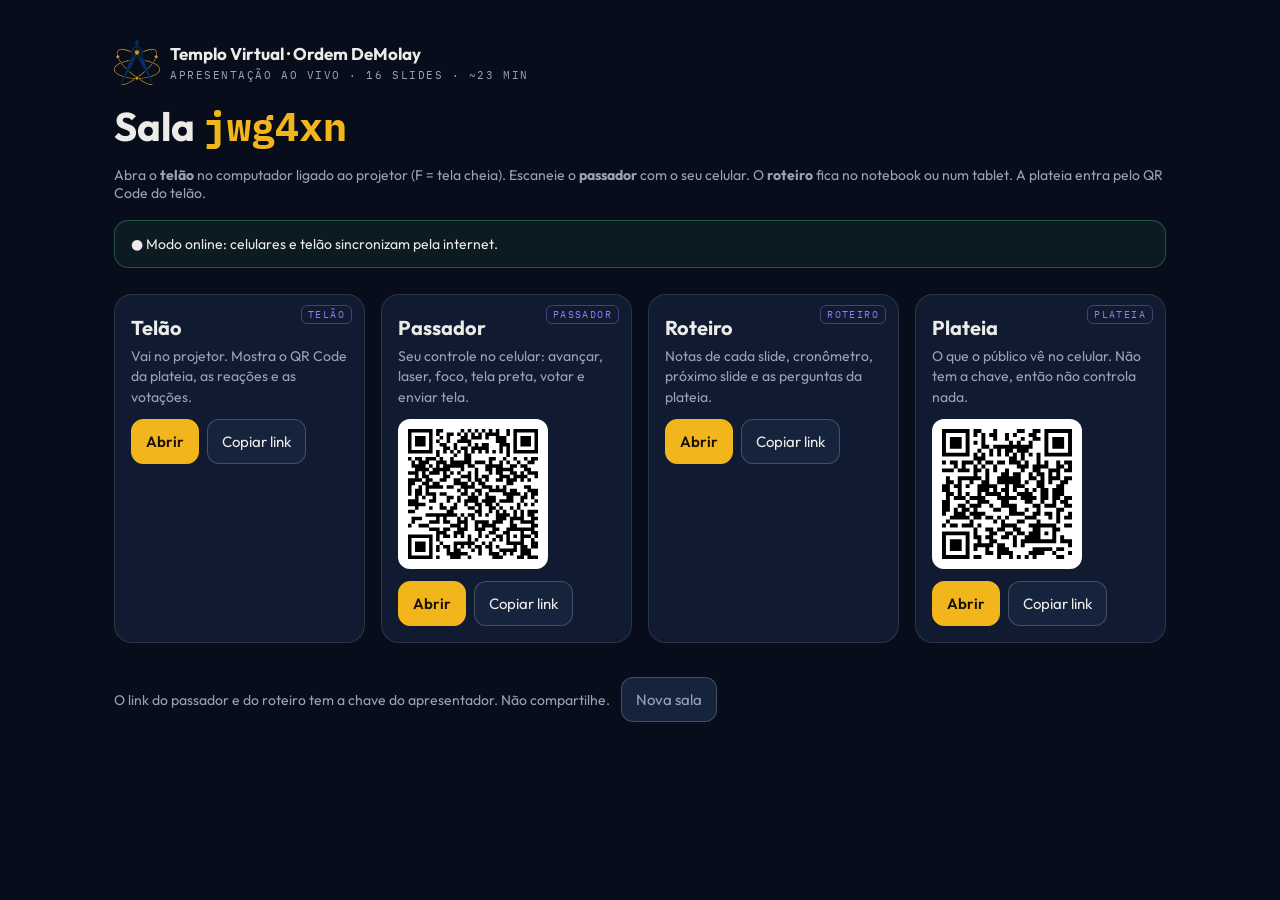
==== commit 5513b013: "Escola: quiz abre sozinho, ano do dispositivo, fotos e ícones revistos - Pergunta do quiz abre 3 s d" ====
--- a/demolay.html
+++ b/demolay.html
@@ -3277,6 +3277,8 @@
     S.i = i; S.max = Math.max(S.max, i); S.slideAt = Date.now(); S.focus = false; S.laser = false;
     if (!S.started && i > 0) S.started = Date.now();
     push();
+    if (META.quizAuto !== undefined && S.quiz && S.quiz[i] && S.quiz[i].st === 'idle')
+      setTimeout(() => { if (S.i === i && S.quiz[i].st === 'idle') quizToggle(); }, META.quizAuto * 1000);
   };
   const spawn = e => {
     if (!EMOJIS.includes(e)) return;
@@ -3477,7 +3479,7 @@
     if (q.st === 'open' && lastQOpen !== ok && mine === undefined) { buzz([20,40,20]); toast('❓ Pergunta aberta: responda rápido!'); setTimeout(() => qb.scrollIntoView({ behavior:'smooth', block:'start' }), 60); }
     lastQOpen = ok;
     const head = `<div class="lbl">${q.st === 'open' ? '● Responda agora' : q.st === 'done' ? 'Resposta' : 'Fixação de conteúdo'}</div><b style="font-size:18px">${z.q}</b>`;
-    if (q.st === 'idle') { qb.innerHTML = `<div class="panel vote-panel">${head}<p class="muted" style="margin:8px 0 0">${named ? 'Prepare-se: a pergunta abre em instantes. Quanto mais rápido acertar, mais pontos.' : 'Coloque seu nome acima para participar.'}</p></div>`; return; }
+    if (q.st === 'idle') { qb.innerHTML = `<div class="panel vote-panel">${head}<div class="qbtns locked">${z.opts.map((o,j) => `<button class="k${j}" disabled><i>${LETTERS[j]}</i><span>${o}</span></button>`).join('')}</div><p class="muted" style="margin:10px 0 0">${named ? 'A pergunta abre em instantes. Quanto mais rápido acertar, mais pontos.' : 'Coloque seu nome acima para participar.'}</p></div>`; return; }
     let fb = '';
     if (q.st === 'done') {
       const me = S.sc && S.sc[UID];
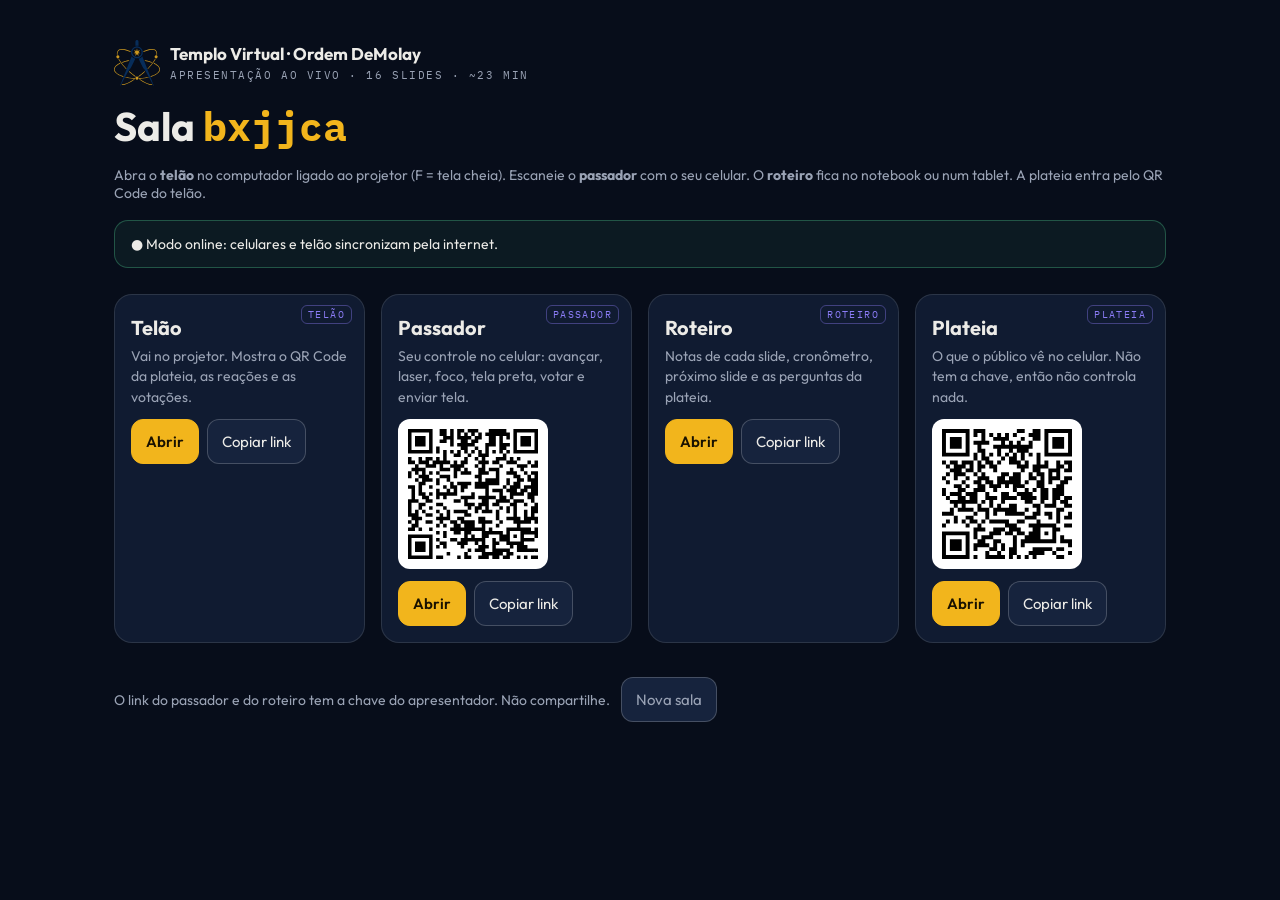
==== commit e83830b8: "Telão: mouse aparece como ponto vermelho enquanto se move O cursor ficava sempre escondido no telão." ====
--- a/demolay.html
+++ b/demolay.html
@@ -158,6 +158,8 @@
 
 /* ============ PROJECTOR VIEW ============ */
 body.v-telao{overflow:hidden;cursor:none}
+/* mouse no telão: vira um ponto vermelho (estilo laser) enquanto se move e some após 3 s parado */
+body.v-telao.mouse{cursor:url("data:image/svg+xml,%3Csvg xmlns='http://www.w3.org/2000/svg' width='32' height='32'%3E%3Ccircle cx='16' cy='16' r='13' fill='%23ff3b30' fill-opacity='.28'/%3E%3Ccircle cx='16' cy='16' r='7' fill='%23ff3b30' stroke='%23fff' stroke-width='2'/%3E%3C/svg%3E") 16 16,auto}
 body.v-telao .stage-wrap{position:fixed;inset:0}
 .telao-hint{position:fixed;left:50%;bottom:18px;transform:translateX(-50%);background:var(--chip);border:1px solid var(--line2);border-radius:12px;padding:10px 16px;font-family:var(--m);font-size:13px;color:var(--mut);z-index:5;cursor:default;transition:opacity .4s}
 
@@ -3249,6 +3251,7 @@
   document.body.appendChild(hint);
   let hintT; const showHint = () => { hint.style.opacity = 1; clearTimeout(hintT); hintT = setTimeout(()=> hint.style.opacity = 0, 4000); };
   addEventListener('mousemove', showHint); showHint();
+  let mouseT; addEventListener('mousemove', () => { document.body.classList.add('mouse'); clearTimeout(mouseT); mouseT = setTimeout(() => document.body.classList.remove('mouse'), 3000); });
 
   const draw = () => {
     stage.set(S.i, S);
